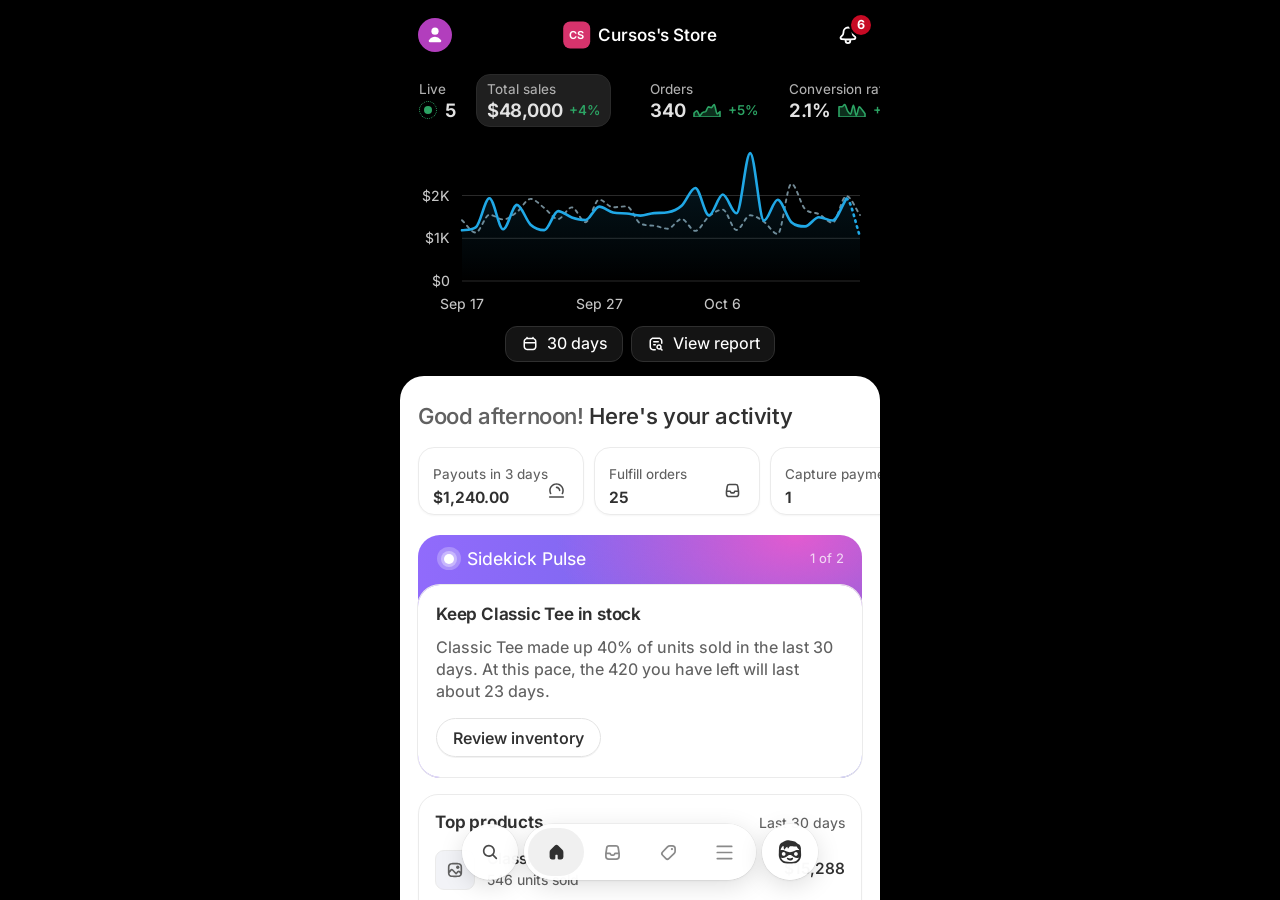
==== ShopifyWeb.bundle/index.html @ 6116a7ec "Add ShopifyWeb.bundle resources" ====
<!DOCTYPE html>
<html lang="en"><head>
<meta charset="utf-8">
<meta name="viewport" content="width=device-width, initial-scale=1, maximum-scale=1, user-scalable=no, viewport-fit=cover">


<meta name="larp-status-bar" content="black-translucent">
<meta name="larp-theme-color" content="#000000">

<meta name="format-detection" content="telephone=no">
<title>Shopify</title>
<link rel="preload" href="./larp-assets/shopify-mobile/fonts/inter-latin.woff2" as="font" type="font/woff2" crossorigin>
<link rel="stylesheet" href="./larp-static/shopify-mobile.css">
<link rel="apple-touch-icon" href="./apple-touch-icon.png"><meta name="theme-color" content="#000000"><meta name="apple-mobile-web-app-capable" content="yes"><meta name="mobile-web-app-capable" content="yes"><meta name="apple-mobile-web-app-status-bar-style" content="black-translucent"><meta name="apple-mobile-web-app-title" content="Shopify"><script>(function(){var N=navigator,W=window,D=document;if(!(N.standalone===true||(W.matchMedia&&matchMedia("(display-mode: standalone)").matches)))return;if(!/iP(hone|od|ad)|Macintosh/.test(N.userAgent)||!("ontouchend" in D))return;var max=innerHeight,tries=0,busy=0,TR=1;function short(){var h=innerHeight;if(h>max)max=h;if(innerWidth>h)return max-h>4;return max-h>4||screen.height-h>(TR?30:75)}function heal(){if(busy||tries>7||!short())return;var b=D.body;if(!b)return;busy=1;tries++;var keep=[],all=b.getElementsByTagName("*");for(var i=0;i<all.length;i++)if(all[i].scrollTop>0)keep.push([all[i],all[i].scrollTop]);var se=D.scrollingElement,sy=se?se.scrollTop:0,prev=b.style.display;b.style.display="none";void b.offsetHeight;b.style.display=prev;for(var j=0;j<keep.length;j++)keep[j][0].scrollTop=keep[j][1];if(se)se.scrollTop=sy;setTimeout(function(){busy=0;if(innerHeight>max)max=innerHeight},400)}function later(ms){setTimeout(heal,ms)}addEventListener("resize",function(){if(innerHeight>max)max=innerHeight});D.addEventListener("focusout",function(e){var t=e.target;if(t&&(t.tagName==="INPUT"||t.tagName==="TEXTAREA"||t.isContentEditable))later(160)});addEventListener("pageshow",function(){later(400)});D.addEventListener("visibilitychange",function(){if(!D.hidden)later(400)});if(D.readyState==="complete")later(600);else addEventListener("load",function(){later(600)})})();</script></head><body>
<div id="app">
  <main id="screens">
    <section class="scr" id="s-home" data-tab="home"></section>
    <section class="scr" id="s-orders" data-tab="orders"></section>
    <section class="scr" id="s-products" data-tab="products"></section>
    <section class="scr" id="s-menu" data-tab="menu"></section>
  </main>
  <nav id="tabbar" aria-label="Tabs">
    <button class="tb-side" data-act="search" aria-label="Search"><i class="ic i-search"></i></button>
    <div class="tb-pill"><span class="tb-ind"></span><button class="tb" data-tab="home" aria-label="Home"><i class="ic i-tab-home"></i></button><button class="tb" data-tab="orders" aria-label="Orders"><i class="ic i-tab-orders"></i></button><button class="tb" data-tab="products" aria-label="Products"><i class="ic i-tab-products"></i></button><button class="tb" data-tab="menu" aria-label="Menu"><i class="ic i-tab-menu"></i></button></div>
    <button class="tb-side" data-act="sidekick" aria-label="Sidekick"><i class="ic i-sidekick"></i></button>
  </nav>
  <div id="layers"></div>
  <div id="banner" aria-live="polite"></div>
  <div id="toast" role="status"></div>
  <div id="splash"><i class="ic i-bag"></i></div>
</div>
<script id="payload" type="application/json">{"st":{"name":"Cursos's Store","ini":"CS","logo":"","cur":"USD","sym":"$","country":"US","loc":"en-US","dec":2,"tag":"USD $","cname":"United States","handle":"cursos-s-store","off":-14400000,"now":1792179109000,"day0":1726545600000,"n":760,"frac":0.6470949074074074,"hist":760,"custTotal":290,"lastN":5325,"payout":124000,"preview":false,"pops":true},"d":{"s":[31657,12097,67217,27380,31196,28194,27726,24563,30523,38134,26594,29352,25865,26903,29489,37279,23045,28481,38440,20000,44528,20667,24651,25049,22559,27444,33554,27242,23021,28043,34287,26834,38846,37265,22769,29458,31397,39672,14568,40681,41408,27299,26452,46025,41546,25119,27097,41337,32822,26468,27368,38504,24599,40065,24757,32124,40838,22924,27934,38403,44664,42185,40834,46488,30557,39034,25482,43370,27959,35608,43279,64405,76600,56754,49489,54462,42760,36140,36409,41214,49211,44928,28975,40169,47757,33868,51028,26523,50349,50073,41157,49694,35465,45918,66081,29031,42475,30168,41057,42909,29160,34147,42604,30217,29704,33501,35598,29213,54651,29375,47150,28077,24091,35856,45609,43705,29451,57704,28902,39901,23205,45724,26127,38425,47538,49795,37714,49251,46656,44660,44393,40329,43829,41909,30278,43724,22651,59449,45460,31359,36821,44533,29449,47317,39139,36858,38909,34588,38725,45041,46723,42191,34875,60811,37026,56364,37243,41553,40931,41581,43094,40164,39599,23325,57998,45872,55562,48559,41584,49315,65030,27811,50543,58627,55245,42973,30188,34745,41550,33678,36977,55028,44419,31498,47453,49032,49589,38212,36833,27306,68242,46761,46022,56083,44467,34321,43075,29717,38599,39243,38789,60489,49578,35268,48000,43548,60556,56157,36292,45427,43968,46665,44171,62280,58648,52476,46619,42984,38231,45396,41796,39605,58496,45946,39071,52920,45372,42600,71198,63780,28046,54409,37973,50307,44389,56403,41543,55938,37118,52773,59459,43890,68260,53651,42778,74503,67852,39851,33104,73448,69256,36350,47903,47603,35981,80356,69091,47598,60774,42146,68014,48949,39551,79070,70609,42841,43562,53170,39186,41001,56719,56061,58260,47492,47186,42253,57642,53879,48238,52171,46049,59658,61239,63363,83593,59867,67353,56812,60726,40798,60070,68451,69527,43124,72918,44755,70895,46433,65349,52438,65649,58388,44275,59357,50567,59345,34701,53016,35406,52610,70234,36723,53968,54202,65461,52799,67061,73201,57944,72739,55944,78971,71778,82381,58647,53678,62108,79620,56140,78720,52846,31069,71401,59807,87641,54003,52831,64018,83829,71190,54922,73146,58181,76573,63082,61281,60948,53555,70390,70425,55264,84916,40812,56422,56053,54785,60460,74911,97549,56970,50378,61290,106410,56276,75128,77123,44511,75750,83439,59804,72912,58612,70716,75872,75848,59945,64392,69389,60392,37385,71268,73923,60235,65072,59323,68481,67203,77595,85747,65711,66724,89096,63532,63039,77745,62771,63793,102178,59805,107949,77834,70091,92397,81446,76217,69500,58758,77524,74384,80084,76377,91462,52499,68385,39931,51577,68280,73643,73253,93469,99310,58085,70447,80583,78303,58494,68054,82121,76943,98808,72153,95916,90233,78099,96320,93319,157503,184836,205980,142938,82668,134562,73633,103820,96186,111779,109790,90934,94547,83868,133054,127357,94612,166982,109484,88877,78572,85845,91677,117958,59844,59714,69584,89877,104612,93384,84446,96203,81331,81953,66358,89879,89325,67425,54717,80902,94415,95489,76375,89419,94430,71903,84961,91151,83350,113103,137312,104394,75409,73895,89728,80730,101105,55738,107866,96099,69244,105382,114444,92619,88083,93917,115020,84686,91662,66485,93699,84231,106858,90722,79422,74781,80890,104896,66638,121742,140522,69830,115577,86683,80003,77613,75329,108518,97741,114114,93385,68195,130530,116531,68118,93324,94468,72612,117186,114530,77148,92159,99654,129794,84588,103658,131789,108053,137501,114893,105603,86788,139906,77551,96052,142256,95138,107838,109629,77942,78664,143189,145176,89616,99473,118038,110033,100512,92214,151393,79846,99435,128409,108004,85221,83058,98837,110132,95601,129814,136286,81391,115436,99976,92185,127438,109672,112710,86540,118466,96087,97039,93252,132714,93630,107368,112089,126211,113164,103972,99197,86247,138065,115865,109170,96283,91686,98234,111884,108752,148818,80420,148416,137010,102020,105199,133280,148582,105328,90138,104958,114063,126132,113220,139408,135563,104995,96203,121150,86529,127409,127410,110837,92390,103247,107722,111538,137435,146119,150915,120916,123349,136961,135258,113737,137013,127166,116555,101254,105448,128967,114384,175493,131664,133220,105012,146935,142375,115148,121983,145880,116356,144054,148940,135879,118988,183156,131044,153354,150046,142685,110622,134862,121399,171475,127984,183017,126809,146207,155152,130878,119663,147848,106679,131375,145258,150942,141352,150963,157504,116629,127119,185917,91751,170843,134309,138870,158865,147110,112239,135633,185968,165140,133563,142361,113159,155122,143920,161174,192056,170628,144794,172274,137464,190416,172470,174675,134392,129300,122445,145040,117111,151472,166987,119298,153767,138649,109923,227492,168244,156619,136212,198840,154407,118527,125315,193805,120878,178089,131801,119187,163629,148828,142804,174054,160257,157997,153051,158944,160925,176135,217701,153433,202282,158355,299214,141215,190180,137454,127845,149353,141629,192515,104598],"g":[29681,11342,63022,25671,29249,26434,25996,23030,28618,35754,24934,27520,24251,25224,27649,34952,21607,26704,36041,18752,41749,19377,23113,23486,21151,25731,31460,25542,21584,26293,32147,25159,36422,34939,21348,27620,29438,37196,13659,38142,38824,25595,24801,43153,38953,23551,25406,38757,30774,24816,25660,36101,23064,37565,23212,30119,38289,21493,26191,36006,41877,39552,38286,43587,28650,36598,23892,40663,26214,33386,40578,60386,71819,53212,46400,51063,40091,33885,34137,38642,46140,42124,27167,37662,44777,31754,47843,24868,47207,46948,38588,46593,33252,43052,61957,27219,39824,28285,38495,40231,27340,32016,39945,28331,27850,31410,33376,27390,51240,27542,44207,26325,22587,33618,42763,40977,27613,54103,27098,37411,21757,42870,24496,36027,44571,46687,35360,46177,43744,41873,41622,37812,41094,39293,28388,40995,21237,55739,42623,29402,34523,41754,27611,44364,36696,34558,36481,32429,36308,42230,43807,39558,32698,57016,34715,52846,34919,38960,38377,38986,40405,37657,37128,21869,54378,43009,52094,45528,38989,46237,60971,26075,47389,54968,51797,40291,28304,32577,38957,31576,34669,51594,41647,29532,44491,45972,46494,35827,34534,25602,63983,43843,43150,52583,41692,32179,40387,27862,36190,36794,36368,56714,46484,33067,45004,40830,56777,52652,34027,42592,41224,43753,41414,58393,54988,49201,43710,40301,35845,42563,39188,37133,54845,43079,36633,49617,42540,39941,66755,59800,26296,51013,35603,47167,41619,52883,38950,52447,34801,49479,55748,41151,64000,50303,40108,69853,63617,37364,31038,68864,64934,34081,44913,44632,33735,75341,64779,44627,56981,39516,63769,45894,37083,74135,66202,40167,40843,49852,36740,38442,53179,52562,54624,44528,44241,39616,54045,50516,45227,48915,43175,55935,57417,59409,78376,56131,63150,53266,56936,38252,56321,64179,65188,40433,68367,41962,66470,43535,61271,49165,61552,54744,41512,55653,47411,55641,32535,49707,33196,49327,65851,34431,50600,50819,61376,49504,62876,68633,54328,68199,52453,74042,67298,77240,54987,50328,58232,74651,52636,73807,49548,29130,66945,56074,82171,50633,49534,60023,78597,66747,51494,68581,54550,71794,59145,57456,57144,50213,65997,66030,51815,79616,38265,52901,52555,51366,56687,70236,91461,53415,47234,57465,99769,52764,70439,72310,41733,71022,78232,56072,68362,54954,66303,71137,71114,56204,60373,65058,56623,35052,66820,69309,56476,61011,55621,64207,63009,72752,80396,61610,62560,83536,59567,59105,72893,58853,59812,95801,56073,101212,72976,65717,86631,76363,71460,65163,55091,72686,69742,75086,71610,85754,49223,64117,37439,48358,64019,69047,68681,87636,93112,54460,66050,75554,73416,54843,63807,76996,72141,92641,67650,89930,84602,73225,90309,87495,147673,173300,193125,134017,77509,126164,69038,97341,90183,104803,102938,85259,88646,78634,124750,119409,88707,156561,102651,83330,73668,80487,85955,110596,56109,55987,65241,84268,98083,87556,79176,90199,76255,76838,62217,84270,83750,63217,51302,75853,88523,89530,71608,83838,88537,67416,79659,85462,78148,106044,128742,97879,70703,69283,84128,75692,94795,52259,101134,90101,64923,98805,107302,86839,82586,88056,107842,79401,85941,62336,87851,78974,100189,85060,74465,70114,75842,98349,62479,114144,131752,65472,108364,81273,75010,72769,70628,101745,91641,106992,87557,63939,122384,109258,63867,87500,88572,68080,109872,107382,72333,86407,93435,121694,79309,97189,123564,101309,128920,107723,99012,81372,131175,72711,90057,133378,89200,101108,102787,73078,73755,134253,136116,84023,93265,110671,103166,94239,86459,141945,74863,93229,120395,101264,79902,77874,92669,103259,89635,121712,127780,76311,108232,93737,86432,119485,102827,105676,81139,111073,90090,90983,87432,124431,87787,100667,105094,118334,106101,97483,93006,80864,129448,108634,102357,90274,85964,92103,104901,101965,139530,75401,139153,128459,95653,98634,124962,139309,98755,84513,98408,106944,118260,106154,130708,127103,98442,90199,113589,81129,119457,119458,103920,86624,96803,100999,104577,128858,137000,141496,113370,115651,128413,126817,106639,128462,119230,109281,94935,98867,120918,107245,164541,123447,124906,98458,137765,133489,107962,114370,136776,109094,135064,139645,127399,111562,171725,122866,143783,140682,133780,103718,126445,113823,160773,119997,171595,118895,137082,145469,122710,112195,138621,100021,123176,136192,141522,132530,141541,147674,109350,119186,174314,86025,160181,125927,130203,148950,137929,105234,127168,174362,154834,125227,133476,106097,145441,134938,151115,180070,159979,135757,161522,128885,178532,161706,163774,126005,121230,114803,135988,109802,142019,156565,111853,144170,129996,103063,213294,157744,146844,127711,186430,144771,111129,117494,181709,113400,170300,124400,111100,150700,142300,132200,168800,147800,146200,142500,151900,147200,163000,211400,145000,192200,148400,278900,129700,175900,130800,121400,139100,132400,176400,96700],"dc":[509,195,1081,440,502,454,446,395,491,613,428,472,416,433,474,600,371,458,618,322,716,332,397,403,363,442,540,438,370,451,552,432,625,600,366,474,505,638,234,654,666,439,426,740,668,404,436,665,528,426,440,619,396,645,398,517,657,369,449,618,719,679,657,748,492,628,410,698,450,573,696,1036,1232,913,796,876,688,581,586,663,792,723,466,646,768,545,821,427,810,806,662,799,571,739,1063,467,683,485,661,690,469,549,685,486,478,539,573,470,879,473,759,452,388,577,734,703,474,928,465,642,373,736,420,618,765,801,607,792,751,718,714,649,705,674,487,703,364,956,731,504,592,716,474,761,630,593,626,556,623,725,752,679,561,978,596,907,599,668,658,669,693,646,637,375,933,738,894,781,669,793,1046,447,813,943,889,691,486,559,668,542,595,885,715,507,763,789,798,615,593,439,1098,752,740,902,715,552,693,478,621,631,624,973,798,567,772,701,974,903,584,731,707,751,711,1002,944,844,750,692,615,730,672,637,941,739,629,851,730,685,1145,1026,451,875,611,809,714,907,668,900,597,849,957,706,1098,863,688,1199,1092,641,533,1182,1114,585,771,766,579,1293,1112,766,978,678,1094,787,636,1272,1136,689,701,855,630,660,912,902,937,764,759,680,927,867,776,839,741,960,985,1019,1345,963,1084,914,977,656,966,1101,1119,694,1173,720,1141,747,1051,844,1056,939,712,955,814,955,558,853,570,846,1130,591,868,872,1053,849,1079,1178,932,1170,900,1270,1155,1325,943,864,999,1281,903,1266,850,500,1149,962,1410,869,850,1030,1349,1145,884,1177,936,1232,1015,986,981,862,1132,1133,889,1366,657,908,902,881,973,1205,1569,917,810,986,1712,905,1209,1241,716,1219,1342,962,1173,943,1138,1221,1220,964,1036,1116,972,601,1147,1189,969,1047,954,1102,1081,1248,1379,1057,1073,1433,1022,1014,1251,1010,1026,1644,962,1737,1252,1128,1486,1310,1226,1118,945,1247,1197,1288,1229,1471,845,1100,642,830,1098,1185,1178,1504,1598,934,1133,1296,1260,941,1095,1321,1238,1590,1161,1543,1452,1256,1550,1501,2534,2974,3314,2300,1330,2165,1185,1670,1547,1798,1766,1463,1521,1349,2141,2049,1522,2686,1761,1430,1264,1381,1475,1898,963,961,1119,1446,1683,1502,1359,1548,1308,1318,1068,1446,1437,1085,880,1302,1519,1536,1229,1439,1519,1157,1367,1466,1341,1820,2209,1679,1213,1189,1444,1299,1627,897,1735,1546,1114,1695,1841,1490,1417,1511,1850,1362,1475,1070,1507,1355,1719,1460,1278,1203,1301,1688,1072,1959,2261,1123,1859,1395,1287,1249,1212,1746,1572,1836,1502,1097,2100,1875,1096,1501,1520,1168,1885,1843,1241,1483,1603,2088,1361,1668,2120,1738,2212,1848,1699,1396,2251,1248,1545,2289,1531,1735,1764,1254,1266,2304,2336,1442,1600,1899,1770,1617,1484,2436,1285,1600,2066,1738,1371,1336,1590,1772,1538,2088,2193,1309,1857,1608,1483,2050,1764,1813,1392,1906,1546,1561,1500,2135,1506,1727,1803,2030,1821,1673,1596,1388,2221,1864,1756,1549,1475,1580,1800,1750,2394,1294,2388,2204,1641,1692,2144,2390,1694,1450,1689,1835,2029,1821,2243,2181,1689,1548,1949,1392,2050,2050,1783,1486,1661,1733,1794,2211,2351,2428,1945,1984,2203,2176,1830,2204,2046,1875,1629,1696,2075,1840,2823,2118,2143,1689,2364,2290,1852,1962,2347,1872,2317,2396,2186,1914,2947,2108,2467,2414,2295,1780,2170,1953,2759,2059,2944,2040,2352,2496,2106,1925,2379,1716,2114,2337,2428,2274,2429,2534,1876,2045,2991,1476,2748,2161,2234,2556,2367,1806,2182,2992,2657,2149,2290,1820,2496,2315,2593,3090,2745,2329,2771,2211,3063,2775,2810,2162,2080,1970,2333,1884,2437,2686,1919,2474,2231,1768,3660,2707,2520,2191,3199,2484,1906,2016,3117,2220,5755,1935,1200,0,6060,470,6670,1010,1010,0,3935,1510,0,9730,4220,6750,2620,2210,0,1935,3590,3450,1290,2610,0,0],"rt":[547,144,1161,322,446,348,518,320,317,361,367,418,486,435,363,528,461,533,669,268,734,314,493,364,462,367,498,280,279,513,488,487,699,722,437,447,600,636,270,413,786,501,426,692,849,427,534,709,335,412,443,750,290,479,487,427,628,248,395,634,560,498,493,831,477,656,325,589,392,382,809,1200,931,710,619,1077,519,627,741,668,632,697,388,737,515,501,559,431,702,970,651,953,654,574,1201,382,862,393,608,491,451,583,798,580,447,342,468,474,872,417,752,474,452,508,770,810,392,987,545,639,425,467,276,581,501,907,695,484,876,812,719,461,622,566,434,754,313,595,529,325,572,619,523,713,506,596,654,370,673,911,543,759,682,1141,758,1144,687,434,590,421,498,780,620,353,1022,568,851,942,835,467,685,570,788,550,884,558,557,667,670,503,437,848,742,500,540,684,583,562,505,424,930,949,531,720,731,473,433,384,781,745,788,1055,535,664,479,839,1185,975,640,606,617,575,650,993,758,654,840,739,404,821,740,772,657,556,461,1007,674,752,746,988,298,611,572,677,860,998,785,879,725,693,970,435,1032,635,719,1268,1189,375,675,1505,931,748,607,596,589,1234,1252,926,1079,678,1298,588,599,831,936,436,484,788,421,643,548,946,851,951,898,804,582,960,612,701,908,1083,605,914,1185,1146,764,1121,972,386,949,1259,1243,797,1058,605,1239,910,851,859,888,554,510,829,506,608,646,878,723,695,1027,423,770,576,1180,660,891,1189,779,1324,845,1008,764,938,571,614,998,1189,720,1125,797,311,1222,1103,1334,536,944,852,1052,880,833,761,611,1514,645,1088,943,842,1072,1057,669,878,411,891,906,682,601,1344,1880,686,1014,1017,1356,880,1236,1244,872,736,1127,1023,1302,999,1417,1431,1460,860,1254,1073,848,662,692,735,649,1045,822,863,911,1231,1322,1108,1115,1285,867,1278,920,1179,856,1625,1024,1486,820,744,956,1259,903,1347,1031,968,910,1378,1063,1460,890,1057,667,858,1406,852,698,1195,1636,677,1375,1468,773,789,877,894,1208,1900,1117,1535,1225,788,1236,1068,2176,2021,2160,1701,1126,1788,909,1112,1766,1815,1936,1063,1479,1261,1772,2346,1392,3274,1585,924,770,1597,1163,1297,753,679,827,1176,1147,1189,1259,1757,1128,1478,965,1835,1791,1102,653,1316,1603,1262,1454,1393,1851,1224,1746,1182,844,1244,1404,1441,819,738,1466,1234,1569,753,1800,1218,1206,1230,1871,1561,844,1233,1581,809,1728,1162,1856,991,1048,1346,1180,917,1026,1632,1257,2088,2708,677,1209,1029,831,1368,1003,1852,1081,1290,1068,1387,1847,2062,746,973,1343,725,1462,2057,1400,1608,1756,1565,1539,1870,2165,1051,2410,1842,1536,1373,2291,1216,1819,2182,1063,1449,2038,1327,1420,2804,2220,1840,1337,2311,1596,1728,1176,1953,1378,1607,1773,1350,1010,1654,1375,1347,1371,2302,2150,872,1144,1011,1693,1607,1488,2068,1766,2171,1315,1563,1822,2291,1386,1098,2178,2588,2052,1190,1499,1428,2469,1698,1246,1110,1212,1387,1580,1199,2236,827,2890,2679,1387,2116,1356,1827,1908,1748,1712,1805,2215,1583,2422,2175,1866,1861,1795,1443,1551,2299,1283,1764,1221,1179,1409,2714,2815,2434,2013,2082,2665,2672,1319,2310,2000,2055,1440,1986,1454,1211,2036,1986,1803,1743,2149,2552,1224,2441,1545,1393,1535,2184,1275,1347,2187,1550,1950,1977,2922,1141,1686,1400,2279,1234,2814,2059,2785,3086,1233,1441,1806,1866,2388,1489,1767,1592,2583,3060,1663,2411,1916,1561,1646,2473,1492,1537,2609,1565,2043,2565,1883,1895,1539,1588,3167,2350,2376,2238,2605,1739,3232,2742,1964,2907,3215,2098,1425,1772,2722,1744,2107,1756,1288,3031,1544,1040,4289,2542,1631,2156,3787,2209,1159,1698,2182,1426,3648,2314,1482,2520,2322,2410,3440,2082,2135,2152,3093,2714,2998,4525,2530,1976,2066,6065,1993,2785,2285,2478,2446,1543,1892,1245],"sh":[179,68,380,155,176,159,157,139,173,216,150,166,146,152,167,211,130,161,217,113,252,117,139,142,128,155,190,154,130,159,194,152,220,211,129,167,178,224,82,230,234,154,150,260,235,142,153,234,186,150,155,218,139,227,140,182,231,130,158,217,253,239,231,263,173,221,144,245,158,201,245,364,433,321,280,308,242,204,206,233,278,254,164,227,270,192,289,150,285,283,233,281,201,260,374,164,240,171,232,243,165,193,241,171,168,189,201,165,309,166,267,159,136,203,258,247,167,326,163,226,131,259,148,217,269,282,213,279,264,253,251,228,248,237,171,247,128,336,257,177,208,252,167,268,221,208,220,196,219,255,264,239,197,344,209,319,211,235,231,235,244,227,224,132,328,259,314,275,235,279,368,157,286,332,312,243,171,196,235,190,209,311,251,178,268,277,280,216,208,154,386,264,260,317,251,194,244,168,218,222,219,342,280,199,271,246,342,318,205,257,249,264,250,352,332,297,264,243,216,257,236,224,331,260,221,299,257,241,403,361,159,308,215,284,251,319,235,316,210,298,336,248,386,303,242,421,384,225,187,415,392,206,271,269,203,454,391,269,344,238,385,277,224,447,399,242,246,301,222,232,321,317,329,269,267,239,326,305,273,295,260,337,346,358,473,339,381,321,343,231,340,387,393,244,412,253,401,263,370,297,371,330,250,336,286,336,196,300,200,297,397,208,305,306,370,299,379,414,328,411,316,447,406,466,332,304,351,450,317,445,299,176,404,338,496,305,299,362,474,403,311,414,329,433,357,347,345,303,398,398,313,480,231,319,317,310,342,424,552,322,285,347,602,318,425,436,252,428,472,338,412,331,400,429,429,339,364,392,342,211,403,418,341,368,335,387,380,439,485,372,377,504,359,356,440,355,361,578,338,610,440,396,522,461,431,393,332,438,421,453,432,517,297,387,226,292,386,416,414,529,562,328,398,456,443,331,385,464,435,559,408,542,510,442,545,528,891,1045,1165,808,467,761,416,587,544,632,621,514,535,474,752,720,535,944,619,503,444,485,518,667,338,338,393,508,592,528,478,544,460,463,375,508,505,381,309,457,534,540,432,506,534,407,480,515,471,640,776,590,426,418,507,457,572,315,610,543,392,596,647,524,498,531,650,479,518,376,530,476,604,513,449,423,457,593,377,688,795,395,654,490,452,439,426,614,553,645,528,386,738,659,385,528,534,411,663,648,436,521,564,734,478,586,745,611,778,650,597,491,791,439,543,804,538,610,620,441,445,810,821,507,562,667,622,568,521,856,452,562,726,611,482,470,559,623,541,734,771,460,653,565,521,721,620,637,489,670,543,549,527,750,529,607,634,714,640,588,561,488,781,655,617,544,518,555,633,615,842,455,839,775,577,595,754,840,596,510,594,645,713,640,788,767,594,544,685,489,720,720,627,522,584,609,631,777,826,853,684,698,774,765,643,775,719,659,573,596,729,647,992,745,753,594,831,805,651,690,825,658,815,842,768,673,1036,741,867,848,807,626,763,686,970,724,1035,717,827,877,740,677,836,603,743,821,854,799,854,891,660,719,1051,519,966,759,785,898,832,635,767,1052,934,755,805,640,877,814,911,1086,965,819,974,777,1077,975,988,760,731,692,820,662,857,944,675,870,784,622,1286,951,886,770,1124,873,670,709,1096,599,599,599,799,1499,0,599,0,599,799,599,0,4495,599,599,799,1797,799,0,1398,2298,0,599,799,1598,2197,0],"tx":[2306,881,4896,1994,2272,2054,2020,1789,2223,2778,1937,2138,1884,1960,2148,2715,1679,2075,2800,1457,3244,1505,1796,1825,1643,1999,2444,1984,1677,2043,2498,1955,2830,2714,1659,2146,2287,2890,1061,2963,3016,1989,1927,3353,3026,1830,1974,3011,2391,1928,1994,2805,1792,2918,1803,2340,2975,1670,2035,2797,3253,3073,2974,3386,2226,2843,1856,3159,2037,2594,3153,4691,5580,4134,3605,3967,3115,2633,2652,3002,3585,3273,2111,2926,3479,2467,3717,1932,3668,3647,2998,3620,2583,3345,4814,2115,3094,2197,2991,3126,2124,2487,3103,2201,2164,2440,2593,2128,3981,2140,3434,2045,1755,2612,3322,3184,2145,4203,2105,2907,1690,3331,1903,2799,3463,3627,2747,3588,3399,3253,3234,2938,3193,3053,2205,3185,1650,4330,3311,2284,2682,3244,2145,3447,2851,2685,2834,2519,2821,3281,3403,3073,2540,4430,2697,4106,2713,3027,2982,3029,3139,2926,2885,1699,4225,3341,4047,3537,3029,3592,4737,2026,3682,4271,4024,3130,2199,2531,3027,2453,2693,4008,3236,2294,3457,3572,3612,2783,2683,1989,4971,3406,3352,4085,3239,2500,3138,2165,2812,2859,2825,4406,3611,2569,3496,3172,4411,4091,2644,3309,3203,3399,3218,4537,4272,3822,3396,3131,2785,3307,3045,2885,4261,3347,2846,3855,3305,3103,5186,4646,2043,3963,2766,3664,3233,4109,3026,4075,2704,3844,4331,3197,4972,3908,3116,5427,4942,2903,2411,5350,5045,2648,3489,3468,2621,5853,5033,3467,4427,3070,4954,3566,2881,5760,5143,3121,3173,3873,2854,2987,4132,4084,4244,3459,3437,3078,4199,3925,3514,3800,3354,4346,4461,4616,6089,4361,4906,4138,4423,2972,4376,4986,5065,3141,5312,3260,5164,3382,4760,3820,4782,4253,3225,4324,3683,4323,2528,3862,2579,3832,5116,2675,3931,3948,4768,3846,4885,5332,4221,5298,4075,5752,5228,6001,4272,3910,4524,5800,4089,5734,3849,2263,5201,4356,6384,3934,3848,4663,6106,5186,4001,5328,4238,5578,4595,4464,4440,3901,5127,5130,4026,6185,2973,4110,4083,3991,4404,5457,7106,4150,3670,4465,7751,4099,5472,5618,3242,5518,6078,4356,5311,4269,5151,5527,5525,4367,4690,5054,4399,2723,5191,5385,4388,4740,4321,4988,4895,5652,6246,4787,4860,6490,4628,4592,5663,4572,4647,7443,4356,7863,5670,5106,6730,5933,5552,5063,4280,5647,5418,5834,5563,6662,3824,4981,2909,3757,4974,5364,5336,6809,7234,4231,5132,5870,5704,4261,4957,5982,5605,7197,5256,6987,6573,5689,7016,6798,11473,13464,15004,10412,6022,9802,5364,7563,7006,8142,7997,6624,6887,6109,9692,9277,6892,12163,7975,6474,5723,6253,6678,8592,4359,4350,5069,6547,7620,6802,6151,7008,5924,5970,4834,6547,6507,4911,3986,5893,6877,6956,5563,6513,6879,5238,6189,6640,6071,8239,10002,7604,5493,5383,6536,5881,7365,4060,7857,7000,5044,7676,8336,6747,6416,6841,8378,6169,6677,4843,6825,6136,7784,6608,5785,5447,5892,7641,4854,8868,10236,5087,8419,6314,5828,5654,5487,7905,7120,8312,6802,4968,9508,8488,4962,6798,6881,5289,8536,8343,5620,6713,7259,9455,6162,7551,9600,7871,10016,8369,7692,6322,10191,5649,6997,10362,6930,7855,7986,5678,5730,10430,10575,6528,7246,8598,8015,7322,6717,11028,5816,7243,9354,7867,6208,6050,7200,8022,6964,9456,9927,5929,8409,7283,6715,9283,7989,8210,6304,8629,6999,7069,6793,9667,6820,7821,8165,9194,8243,7574,7226,6282,10057,8440,7952,7014,6679,7156,8150,7922,10840,5858,10811,9980,7431,7663,9708,10823,7672,6566,7645,8309,9188,8247,10155,9875,7648,7008,8825,6303,9281,9281,8074,6730,7521,7847,8125,10011,10644,10993,8808,8985,9977,9853,8285,9980,9263,8490,7376,7681,9394,8332,12783,9591,9704,7649,10703,10371,8388,8886,10626,8476,10493,10849,9898,8667,13342,9546,11171,10930,10394,8058,9824,8843,12491,9323,13331,9237,10650,11302,9533,8717,10770,7771,9570,10581,10995,10296,10996,11473,8496,9260,13543,6683,12445,9783,10116,11572,10716,8176,9880,13546,12029,9729,10370,8243,11299,10484,11740,13990,12429,10547,12549,10013,13870,12563,12724,9789,9419,8919,10565,8531,11034,12164,8690,11201,10100,8007,16571,12255,11408,9922,14484,11247,8634,9128,14117,9099,12945,8737,8488,11430,12588,10475,11924,12868,12008,9952,10979,10740,12536,15432,11854,15035,11776,22524,10117,13917,10244,9296,10744,10241,13918,7898],"o":[2,1,4,2,2,2,2,2,2,3,2,2,2,2,2,3,2,2,3,2,3,2,2,2,2,2,2,2,2,2,2,2,3,3,2,2,2,3,1,3,3,2,2,3,3,2,2,3,2,2,2,3,2,3,2,2,3,2,2,3,3,3,3,3,2,3,2,3,2,3,3,5,5,5,4,4,3,3,3,3,3,3,2,3,3,3,3,2,4,4,3,4,3,3,4,2,3,2,3,3,2,2,3,2,2,3,3,2,4,2,3,2,2,3,3,3,2,4,2,3,2,3,2,3,3,3,3,3,3,3,3,3,3,3,2,3,2,4,3,2,3,3,2,3,3,3,3,2,3,3,3,3,3,4,3,4,3,3,3,3,3,3,3,2,4,3,4,3,3,4,4,2,4,4,4,3,2,3,3,3,3,4,3,2,3,3,4,3,3,2,5,3,3,4,3,3,3,2,3,3,3,4,3,3,3,3,4,4,3,4,3,3,3,4,4,4,3,3,3,3,3,3,4,3,3,4,3,3,5,5,2,4,3,4,3,4,3,4,3,4,4,3,4,4,3,5,5,3,3,6,4,3,3,3,3,5,5,4,4,3,5,3,3,5,5,3,3,4,3,3,4,4,4,3,4,3,4,4,4,4,3,4,4,4,5,4,4,4,5,3,4,4,5,3,5,4,5,4,5,4,4,4,4,4,3,5,3,4,3,4,5,3,4,4,4,4,4,5,4,5,4,5,5,5,4,4,5,5,4,5,4,3,5,4,6,4,4,4,5,5,4,5,4,5,5,4,4,4,5,5,4,5,3,4,4,4,4,5,6,4,4,4,6,4,5,5,3,5,6,4,5,5,5,5,6,5,5,5,5,3,5,5,4,5,4,5,5,5,6,5,6,6,5,4,5,4,4,7,4,7,5,5,6,6,6,4,4,5,5,5,5,7,4,5,3,5,4,5,5,6,7,5,5,5,6,5,5,5,5,6,5,6,6,6,7,7,10,11,14,10,6,8,7,7,7,7,8,6,8,6,9,9,6,10,8,7,6,6,7,9,5,5,5,6,7,7,6,7,6,5,5,6,6,5,5,6,6,6,6,6,7,6,6,7,6,7,8,7,6,5,6,6,7,5,7,7,5,8,9,7,6,7,8,6,7,5,7,6,6,6,6,5,5,7,5,8,9,5,8,6,6,6,6,7,7,7,6,5,8,9,5,7,7,5,7,8,6,7,7,8,6,8,9,7,9,7,7,5,9,6,6,10,7,7,8,7,6,9,10,7,7,8,7,7,7,9,6,7,8,9,6,8,7,7,7,9,9,6,7,8,7,8,8,8,7,8,8,7,8,9,8,8,8,9,9,7,8,6,9,9,8,8,7,7,7,7,9,7,9,11,8,7,9,9,8,6,10,9,9,9,9,10,7,8,9,6,10,9,7,7,8,9,7,10,11,11,8,8,10,9,8,11,8,8,8,7,9,7,13,9,9,8,11,11,9,10,10,9,10,10,8,9,13,10,10,11,10,8,9,10,12,11,12,10,9,9,10,10,10,8,10,10,10,10,11,10,10,10,14,8,11,9,10,12,9,8,10,14,12,9,11,9,11,10,11,13,11,9,12,10,13,11,12,10,10,9,11,10,12,13,9,10,11,10,15,10,11,9,12,10,9,9,13,10,13,11,8,10,10,10,11,11,12,11,10,14,11,14,11,15,12,18,10,14,10,10,10,12,14,7],"se":[102,86,159,125,92,80,114,79,119,97,102,110,90,80,125,127,98,120,124,127,103,100,115,105,82,90,96,106,89,95,89,107,124,147,93,89,119,121,81,121,116,115,79,147,142,110,104,104,95,112,112,131,105,111,139,91,110,103,122,131,147,158,110,153,109,130,106,120,129,118,153,237,232,271,170,213,147,139,118,129,162,148,127,130,131,129,154,114,203,188,98,196,171,143,157,138,132,122,144,112,100,91,135,87,117,156,131,116,139,131,125,113,127,138,141,114,125,164,117,128,127,126,129,144,121,160,145,155,142,149,160,151,148,121,108,156,105,153,165,127,114,155,143,131,127,169,132,126,143,131,123,147,186,151,181,170,144,166,159,142,135,146,145,128,171,132,206,144,143,185,177,127,190,191,169,164,124,117,149,143,165,156,145,119,132,132,199,128,146,120,213,146,162,178,153,141,120,138,132,141,145,162,136,146,139,165,196,193,132,182,148,157,182,176,174,175,153,158,124,149,156,160,159,154,158,159,154,165,226,205,136,176,168,144,172,193,156,166,178,150,180,144,178,196,143,222,223,193,146,226,177,155,149,159,167,236,234,193,141,178,227,181,175,227,248,152,161,135,157,145,209,156,167,155,203,148,179,185,185,168,170,161,231,169,268,156,209,169,223,160,166,171,225,169,206,238,172,186,246,199,191,179,210,181,152,229,170,189,176,198,217,168,209,178,178,189,176,205,214,230,189,218,226,250,212,180,244,205,177,282,206,132,192,241,250,179,176,184,226,235,200,255,186,256,229,213,165,206,250,244,175,239,148,167,192,211,186,221,277,193,172,223,240,200,236,230,166,244,246,212,230,236,242,284,258,271,277,245,219,157,206,216,226,219,203,215,229,219,285,240,303,238,271,208,185,184,225,270,235,312,256,232,282,266,278,216,177,222,246,220,232,353,209,231,185,219,222,277,208,260,352,291,213,270,251,245,242,217,281,324,243,275,230,273,330,316,521,494,705,510,281,405,333,328,352,375,321,284,397,334,443,483,297,503,350,312,309,273,349,429,280,267,245,237,315,313,327,287,299,270,210,281,246,234,232,301,284,301,289,275,347,313,313,331,297,343,413,311,303,267,252,286,367,236,330,361,220,370,407,314,312,337,365,285,320,254,327,280,320,269,324,233,218,320,224,340,407,275,402,245,252,312,286,325,342,310,324,283,316,489,287,257,347,237,303,327,372,346,324,367,270,407,431,307,419,322,336,272,378,289,286,470,367,300,382,351,316,403,490,390,299,353,291,313,365,468,257,314,408,383,314,349,330,340,303,393,421,311,280,443,343,387,342,352,321,432,359,339,389,401,374,346,385,498,412,358,361,292,419,385,396,358,366,322,321,335,387,385,446,495,422,347,417,474,375,301,425,467,455,413,397,466,332,366,423,275,441,438,318,291,414,385,342,512,471,534,350,378,445,430,378,521,414,359,412,330,464,319,616,377,433,392,518,522,480,421,480,421,503,452,445,403,648,472,445,511,479,409,400,453,562,533,546,436,498,382,524,491,417,429,452,472,451,487,576,440,474,523,578,449,537,448,449,590,423,433,467,651,609,445,600,437,481,511,584,640,483,416,527,541,640,520,571,460,521,403,584,436,631,604,421,546,473,482,743,482,549,475,579,481,411,449,578,471,576,534,384,472,426,476,580,492,647,513,476,591,515,698,503,803,607,836,496,615,517,458,458,602,673,343],"nc":[2,1,3,1,1,1,1,1,2,2,1,1,1,1,1,2,1,1,2,1,2,1,1,1,1,1,1,1,1,1,2,1,2,2,1,1,1,2,1,2,2,1,2,2,2,1,1,2,1,1,1,2,2,2,1,1,2,1,1,2,2,2,2,2,1,2,1,2,1,2,2,4,4,4,3,3,2,2,2,2,2,2,1,2,2,2,2,1,3,3,2,3,2,2,3,2,2,1,2,2,1,2,2,1,1,2,2,1,3,1,2,2,1,2,2,2,2,3,1,2,1,2,1,2,2,2,2,2,2,2,2,2,2,2,1,2,1,3,2,1,2,2,1,2,2,2,2,1,2,2,2,2,2,3,2,3,2,2,2,2,2,2,2,1,3,2,3,2,2,3,3,1,3,3,3,2,2,2,2,2,2,3,2,1,2,2,3,2,2,1,3,2,2,3,2,2,2,1,2,2,2,3,2,2,2,2,3,3,2,3,2,2,2,3,3,3,2,2,2,2,2,2,3,2,2,3,2,2,4,4,1,3,2,3,2,3,2,3,2,3,3,2,3,3,2,3,4,2,2,4,3,2,2,2,2,3,4,3,3,2,4,2,2,4,4,2,2,3,2,2,3,3,3,2,3,2,3,3,3,3,2,3,3,3,4,3,3,3,3,2,3,3,4,2,4,3,4,3,4,3,3,3,3,3,2,4,2,3,2,3,3,2,3,3,3,3,3,4,3,4,3,4,3,4,3,3,4,3,3,4,3,2,3,3,4,3,3,3,3,4,3,4,3,4,3,3,3,3,4,4,3,4,2,3,3,3,3,3,4,3,3,3,4,3,4,4,2,4,4,3,4,4,4,4,4,3,3,3,3,2,4,4,3,4,3,3,4,4,4,4,4,4,3,3,4,3,3,5,3,5,4,4,5,4,4,3,3,4,3,3,4,5,3,4,2,4,3,4,4,4,5,4,3,4,4,3,4,4,4,4,3,4,4,4,5,5,7,8,10,8,4,5,5,5,5,5,5,4,6,4,6,7,5,7,6,5,4,4,5,7,4,3,4,4,5,5,4,5,4,4,4,4,5,4,4,4,4,4,4,5,5,4,5,5,4,5,6,5,4,3,4,5,5,4,5,5,3,6,6,5,4,5,6,5,5,3,5,4,4,4,4,4,3,5,4,6,6,4,6,5,4,4,4,5,5,5,5,4,5,7,3,5,5,4,5,6,4,5,5,5,4,6,7,5,6,5,5,4,7,4,4,7,5,5,6,5,4,6,7,5,5,6,5,5,5,6,4,5,6,7,4,6,5,5,5,7,6,4,5,6,5,6,6,6,5,6,6,5,6,6,5,6,6,7,6,5,6,5,6,6,6,6,5,5,5,5,6,5,6,8,6,5,6,6,6,4,7,7,7,6,6,7,5,6,6,4,7,7,5,5,6,6,5,7,8,8,6,5,7,6,6,8,6,6,6,5,6,5,9,6,7,6,8,8,7,7,7,7,7,8,6,7,9,7,8,8,7,6,6,7,8,8,8,7,7,7,7,7,8,6,7,8,7,8,8,7,8,8,10,5,8,6,7,9,6,6,7,10,9,6,8,6,8,7,8,10,8,6,9,7,9,8,9,7,7,7,8,7,9,9,6,7,8,7,11,7,8,7,9,7,7,6,10,7,10,7,6,7,7,7,8,8,8,8,7,10,8,10,8,11,9,13,7,10,7,7,7,9,10,5],"rc":[0,0,1,1,1,1,1,1,0,1,1,1,1,1,1,1,1,1,1,1,1,1,1,1,1,1,1,1,1,1,0,1,1,1,1,1,1,1,0,1,1,1,0,1,1,1,1,1,1,1,1,1,0,1,1,1,1,1,1,1,1,1,1,1,1,1,1,1,1,1,1,1,1,1,1,1,1,1,1,1,1,1,1,1,1,1,1,1,1,1,1,1,1,1,1,0,1,1,1,1,1,0,1,1,1,1,1,1,1,1,1,0,1,1,1,1,0,1,1,1,1,1,1,1,1,1,1,1,1,1,1,1,1,1,1,1,1,1,1,1,1,1,1,1,1,1,1,1,1,1,1,1,1,1,1,1,1,1,1,1,1,1,1,1,1,1,1,1,1,1,1,1,1,1,1,1,0,1,1,1,1,1,1,1,1,1,1,1,1,1,2,1,1,1,1,1,1,1,1,1,1,1,1,1,1,1,1,1,1,1,1,1,1,1,1,1,1,1,1,1,1,1,1,1,1,1,1,1,1,1,1,1,1,1,1,1,1,1,1,1,1,1,1,1,1,2,1,1,1,2,1,1,1,1,1,2,1,1,1,1,1,1,1,1,1,1,1,1,1,1,1,1,1,1,1,1,1,1,1,1,1,1,1,1,1,1,1,1,2,1,1,1,1,1,1,1,1,1,1,1,1,1,1,1,1,1,1,1,1,1,2,1,1,1,1,1,1,1,1,1,1,1,2,1,1,1,1,2,1,1,1,1,2,1,2,1,1,1,2,1,1,1,1,1,2,1,1,1,1,1,1,1,1,1,1,1,1,2,2,1,1,1,2,1,1,1,1,1,2,1,1,1,1,1,2,2,2,2,2,1,1,1,1,1,1,2,1,1,2,1,2,2,2,1,1,1,1,2,1,2,1,1,1,2,2,1,1,1,2,2,1,2,1,1,1,1,1,1,1,2,2,1,2,1,2,2,1,1,1,2,2,2,2,2,2,2,3,3,4,2,2,3,2,2,2,2,3,2,2,2,3,2,1,3,2,2,2,2,2,2,1,2,1,2,2,2,2,2,2,1,1,2,1,1,1,2,2,2,2,1,2,2,1,2,2,2,2,2,2,2,2,1,2,1,2,2,2,2,3,2,2,2,2,1,2,2,2,2,2,2,2,1,2,2,1,2,3,1,2,1,2,2,2,2,2,2,1,1,3,2,2,2,2,1,2,2,2,2,2,3,2,2,2,2,3,2,2,1,2,2,2,3,2,2,2,2,2,3,3,2,2,2,2,2,2,3,2,2,2,2,2,2,2,2,2,2,3,2,2,2,2,2,2,2,2,2,2,2,2,3,3,2,2,2,3,2,2,1,3,3,2,2,2,2,2,2,3,2,3,3,2,2,3,3,2,2,3,2,2,3,3,3,2,2,3,2,3,2,2,2,2,3,2,3,3,3,2,3,3,3,2,3,2,2,2,2,3,2,4,3,2,2,3,3,2,3,3,2,3,2,2,2,4,3,2,3,3,2,3,3,4,3,4,3,2,2,3,3,2,2,3,2,3,2,3,3,2,2,4,3,3,3,3,3,3,2,3,4,3,3,3,3,3,3,3,3,3,3,3,3,4,3,3,3,3,2,3,3,3,4,3,3,3,3,4,3,3,2,3,3,2,3,3,3,3,4,2,3,3,3,3,3,4,3,3,4,3,4,3,4,3,5,3,4,3,3,3,3,4,2],"u":[8,4,16,8,8,8,8,8,8,12,8,8,8,8,8,12,8,8,12,8,12,8,8,8,8,8,8,8,8,8,8,8,12,12,8,8,8,12,4,12,12,8,8,12,12,8,8,12,8,8,8,12,8,12,8,8,12,8,8,12,12,12,12,12,8,12,8,12,8,12,12,20,20,20,16,16,12,12,12,12,12,12,8,12,12,12,12,8,16,16,12,16,12,12,16,8,12,8,12,12,8,8,12,8,8,12,12,8,16,8,12,8,8,12,12,12,8,16,8,12,8,12,8,12,12,12,12,12,12,12,12,12,12,12,8,12,8,16,12,8,12,12,8,12,12,12,12,8,12,12,12,12,12,16,12,16,12,12,12,12,12,12,12,8,16,12,16,12,12,16,16,8,16,16,16,12,8,12,12,12,12,16,12,8,12,12,16,12,12,8,20,12,12,16,12,12,12,8,12,12,12,16,12,12,12,12,16,16,12,16,12,12,12,16,16,16,12,12,12,12,12,12,16,12,12,16,12,12,20,20,8,16,12,16,12,16,12,16,12,16,16,12,16,16,12,20,20,12,12,24,16,12,12,12,12,20,20,16,16,12,20,12,12,20,20,12,12,16,12,12,16,16,16,12,16,12,16,16,16,16,12,16,16,16,20,16,16,16,20,12,16,16,20,12,20,16,20,16,20,16,16,16,16,16,12,20,12,16,12,16,20,12,16,16,16,16,16,20,16,20,16,20,20,20,16,16,20,20,16,20,16,12,20,16,24,16,16,16,20,20,16,20,16,20,20,16,16,16,20,20,16,20,12,16,16,16,16,20,24,16,16,16,24,16,20,20,12,20,24,16,20,20,20,20,24,20,20,20,20,12,20,20,16,20,16,20,20,20,24,20,24,24,20,16,20,16,16,28,16,28,20,20,24,24,24,16,16,20,20,20,20,28,16,20,12,20,16,20,20,24,28,20,20,20,24,20,20,20,20,24,20,24,24,24,28,28,40,44,56,40,24,32,28,28,28,28,32,24,32,24,36,36,24,40,32,28,24,24,28,36,20,20,20,24,28,28,24,28,24,20,20,24,24,20,20,24,24,24,24,24,28,24,24,28,24,28,32,28,24,20,24,24,28,20,28,28,20,32,36,28,24,28,32,24,28,20,28,24,24,24,24,20,20,28,20,32,36,20,32,24,24,24,24,28,28,28,24,20,32,36,20,28,28,20,28,32,24,28,28,32,24,32,36,28,36,28,28,20,36,24,24,40,28,28,32,28,24,36,40,28,28,32,28,28,28,36,24,28,32,36,24,32,28,28,28,36,36,24,28,32,28,32,32,32,28,32,32,28,32,36,32,32,32,36,36,28,32,24,36,36,32,32,28,28,28,28,36,28,36,44,32,28,36,36,32,24,40,36,36,36,36,40,28,32,36,24,40,36,28,28,32,36,28,40,44,44,32,32,40,36,32,44,32,32,32,28,36,28,52,36,36,32,44,44,36,40,40,36,40,40,32,36,52,40,40,44,40,32,36,40,48,44,48,40,36,36,40,40,40,32,40,40,40,40,44,40,40,40,56,32,44,36,40,48,36,32,40,56,48,36,44,36,44,40,44,52,44,36,48,40,52,44,48,40,40,36,44,40,48,52,36,40,44,40,60,40,44,36,48,40,36,36,52,36,53,39,33,45,42,39,49,44,44,43,47,45,51,64,42,58,47,81,39,55,41,37,44,40,53,30]},"hr":{"y":[[0,0,0,0,0,10999,0,0,5500,10936,8694,0,18881,0,21491,0,31691,9043,0,19774,15992,30635,8879,0],[0,0,0,0,0,1,0,0,1,1,1,0,1,0,2,0,1,1,0,1,1,2,1,0],[12,9,7,5,6,6,12,17,25,30,35,36,38,38,36,37,38,39,44,47,50,47,36,23]],"t":[[0,0,0,0,8121,0,0,0,13806,0,0,13758,52888,16025,0,0,0,0,0,0,0,0,0,0],[0,0,0,0,1,0,0,0,1,0,0,1,3,1,0,0,0,0,0,0,0,0,0,0],[13,9,7,6,5,8,11,18,26,31,36,37,40,39,38,19,0,0,0,0,0,0,0,0]]},"ord":[[5325,1792171947829,4,[[0,2,2800],[2,2,1900],[1,1,5400]],14800,0,"",0,"Free Shipping",1225,0.0825,16025,0,"Paid","Unfulfilled","Online Store","Shopify Payments","visa","5785","San Diego","CA","92100","9822 Lincoln Ave","","",0,"Low",""],[5324,1792169880633,1,[[0,1,2800],[2,1,1900],[1,2,5400]],15500,0,"",0,"Free Shipping",1089,0.07,16589,0,"Paid","Unfulfilled","Online Store","Shopify Payments","mastercard","5186","Tampa","FL","33690","2801 River Rd","","",0,"Low",""],[5323,1792168092882,2,[[0,2,2800],[2,1,1900],[1,1,5400]],12900,0,"",0,"Free Shipping",1325,0.1025,14225,0,"Payment pending","Unfulfilled","Online Store","Shop Pay","visa","0925","Chicago","IL","60610","3057 Maple Ave","","",0,"Low",""],[5322,1792167202397,3,[[2,2,1900],[0,2,2800],[1,2,5400]],20200,0,"",0,"Free Shipping",1874,0.0925,22074,0,"Paid","Unfulfilled","Online Store","Shop Pay","visa","3769","Nashville","TN","37250","1315 Sunset Blvd","","",0,"Low",""],[5321,1792164164024,5,[[1,1,5400],[2,1,1900],[0,2,2800]],12900,0,"",0,"Free Shipping",858,0.06625,13758,0,"Paid","Unfulfilled","Online Store","Shopify Payments","visa","8763","Newark","NJ","07199","1072 Sunset Blvd","","",0,"Low",""],[5320,1792153075223,0,[[2,1,1900],[0,2,2800],[1,1,5400]],12900,0,"",0,"Free Shipping",906,0.07,13806,0,"Authorized","Unfulfilled","TikTok","PayPal","","2882","Tampa","FL","33640","4645 Sunset Blvd","","",0,"Low",""],[5319,1792138921922,2,[[0,2,2800],[2,1,1900]],7500,0,"",0,"Free Shipping",621,0.0825,8121,0,"Paid","Unfulfilled","Online Store","Shop Pay","mastercard","8371","Dallas","TX","75210","3925 Main St","","",0,"Low",""],[5318,1792119135393,13,[[0,1,2800],[1,1,5400]],8200,0,"",0,"Free Shipping",679,0.0825,8879,0,"Paid","Unfulfilled","Shop","Shop Pay","visa","5088","Sacramento","CA","95887","144 Oak St","","",0,"Low",""],[5317,1792114061976,16,[[1,2,5400],[0,1,2800],[2,5,1900]],23100,0,"",0,"Free Shipping",1623,0.07,24723,0,"Paid","Unfulfilled","Online Store","Shop Pay","amex","7797","Tampa","FL","33693","361 Highland Ave","","",0,"Low",""],[5316,1792114012240,9,[[0,1,2800],[2,1,1900]],4700,0,"",799,"Standard Shipping",413,0.075,5912,0,"Paid","Unfulfilled","Shop","Shop Pay","visa","5888","Columbus","OH","43297","4114 Washington St","","",0,"Low",""],[5315,1792111452434,15,[[0,2,2800],[1,1,5400],[2,2,1900]],14800,0,"",0,"Free Shipping",1192,0.0803,15992,0,"Payment pending","Unfulfilled","Online Store","Shopify Payments","mastercard","4178","Minneapolis","MN","55470","5789 Main St","","",0,"Low",""],[5314,1792108052871,3,[[0,2,2800],[1,2,5400],[2,1,1900]],18300,0,"",0,"Free Shipping",1474,0.0803,19774,0,"Paid","Unfulfilled","Online Store","Shopify Payments","visa","2434","Minneapolis","MN","55402","8250 Lakeview Dr","","",0,"Low",""],[5313,1792100985599,7,[[0,1,2800],[1,1,5400]],8200,0,"",0,"Free Shipping",843,0.1025,9043,0,"Paid","Unfulfilled","Online Store","Shopify Payments","visa","1875","Chicago","IL","60667","2850 Cedar Ln","","",0,"Low",""],[5312,1792097686575,1,[[1,4,5400],[0,2,2800],[2,1,1900]],29100,0,"",0,"Free Shipping",2591,0.08875,31691,0,"Paid","Unfulfilled","Online Store","Shopify Payments","visa","5779","New York","NY","10068","7737 Sunset Blvd","","",0,"Low",""],[5311,1792088938710,6,[[1,2,5400],[0,1,2800],[2,2,1900]],17400,0,"",0,"Free Shipping",1441,0.0825,18841,0,"Paid","Unfulfilled","Online Store","Shopify Payments","mastercard","9788","Austin","TX","78751","509 Washington St","","",0,"Low",""],[5310,1792087715446,14,[[2,1,1900]],1900,0,"",599,"Standard Shipping",151,0.06,2650,0,"Paid","Unfulfilled","Online Store","Shopify Payments","visa","7562","Philadelphia","PA","19178","7928 Highland Ave","","",0,"Low",""],[5309,1792081195359,10,[[2,2,1900],[0,3,2800],[1,1,5400]],17600,0,"",0,"Free Shipping",1281,0.0725,18881,0,"Paid","Unfulfilled","Shop","Shop Pay","mastercard","3021","Raleigh","NC","27622","3653 River Rd","","",0,"Low",""],[5308,1792072942961,1,[[0,1,2800],[1,1,5400]],8200,0,"",0,"Free Shipping",494,0.06,8694,0,"Paid","Unfulfilled","Online Store","Shopify Payments","amex","3551","Detroit","MI","48289","7015 Oak St","","",0,"Low",""],[5307,1792070963147,8,[[0,1,2800],[2,1,1900],[1,1,5400]],10100,0,"",0,"Free Shipping",836,0.0825,10936,0,"Paid","Unfulfilled","Google & YouTube","Shop Pay","mastercard","1702","Houston","TX","77070","117 Main St","","",0,"Low",""],[5306,1792067648243,12,[[0,1,2800],[2,1,1900]],4700,0,"",799,"Standard Shipping",1,0,5500,0,"Paid","Unfulfilled","Online Store","Shopify Payments","visa","5986","Portland","OR","97204","6553 Park Ave","","",0,"Low",""],[5305,1792056000377,11,[[0,1,2800],[2,1,1900],[1,1,5400]],10100,0,"",0,"Free Shipping",899,0.08875,10999,0,"Paid","Unfulfilled","Online Store","Shopify Payments","mastercard","3392","Brooklyn","NY","11231","3383 Broadway","","",0,"Low",""],[5304,1792029135516,21,[[0,1,2800],[2,1,1900],[1,1,5400]],10100,0,"",0,"Free Shipping",710,0.07,10810,0,"Paid","Fulfilled","Online Store","Shopify Payments","mastercard","1043","Tampa","FL","33614","3757 Main St","USPS","9400 1087 1639 9307 6485 12",1792145488531,"Low",""],[5303,1792026293859,8,[[2,1,1900],[0,1,2800],[1,1,5400]],10100,0,"",0,"Free Shipping",836,0.0825,10936,0,"Paid","Fulfilled","Online Store","Shopify Payments","visa","7640","San Francisco","CA","94171","4381 Lakeview Dr","USPS","9400 1385 3636 1901 7742 74",1792139864432,"Low",""],[5302,1792025063100,19,[[0,1,2800],[2,1,1900],[1,1,5400]],10100,0,"",0,"Free Shipping",899,0.08875,10999,0,"Paid","Unfulfilled","Online Store","Shopify Payments","visa","6916","New York","NY","10015","9654 Willow Way","","",0,"Low",""],[5301,1792022762188,18,[[2,2,1900],[0,2,2800],[1,1,5400]],14800,0,"",0,"Free Shipping",1040,0.07,15840,0,"Paid","Unfulfilled","Online Store","Shopify Payments","amex","1390","Tampa","FL","33673","1209 Maple Ave","","",0,"Low",""],[5300,1792012121829,9,[[2,2,1900],[0,1,2800],[1,2,5400]],17400,2610,"FRIENDS15",0,"Free Shipping",1225,0.0825,16015,0,"Paid","Unfulfilled","Shop","Shop Pay","visa","1758","Houston","TX","77066","8138 Highland Ave","","",0,"Low",""],[5299,1792012060965,24,[[1,2,5400],[2,1,1900],[0,2,2800]],18300,0,"",0,"Free Shipping",1332,0.0725,19632,0,"Paid","Unfulfilled","Online Store","Shop Pay","mastercard","8834","Raleigh","NC","27632","8538 Cedar Ln","","",0,"Low",""],[5298,1792006596566,23,[[0,1,2800]],2800,0,"",799,"Standard Shipping",298,0.0825,3897,0,"Paid","Fulfilled","Draft Orders","Shop Pay","visa","9043","San Francisco","CA","94171","3044 Lincoln Ave","USPS","9400 1848 2218 8378 5435 87",1792086671373,"Low",""],[5297,1791996222586,20,[[0,2,2800],[2,1,1900],[1,1,5400]],12900,0,"",0,"Free Shipping",1067,0.0825,13967,0,"Paid","Fulfilled","Online Store","Shopify Payments","mastercard","7033","Houston","TX","77025","2318 Willow Way","UPS","1Z667E460461961816",1792115691205,"Low",""],[5296,1791993518652,17,[[0,1,2800],[2,1,1900],[1,1,5400]],10100,0,"",0,"Free Shipping",836,0.0825,10936,0,"Paid","Fulfilled","Online Store","Shopify Payments","visa","5659","Los Angeles","CA","90059","9519 Park Ave","UPS","1Z932E560141149960",1792127532300,"Low",""],[5295,1791993453915,17,[[0,1,2800],[1,1,5400]],8200,0,"",0,"Free Shipping",761,0.0925,8961,0,"Paid","Fulfilled","Online Store","Shopify Payments","mastercard","1449","Nashville","TN","37264","7212 Sunset Blvd","UPS","1Z944E770148371019",1792083233647,"Low",""],[5294,1791981271691,16,[[0,2,2800],[2,1,1900],[1,1,5400]],12900,0,"",0,"Free Shipping",906,0.07,13806,0,"Paid","Fulfilled","Online Store","Shopify Payments","amex","5720","Orlando","FL","32858","2879 River Rd","UPS","1Z627E330973424642",1792095339594,"Low",""],[5293,1791975663138,22,[[0,1,2800],[2,1,1900]],4700,0,"",799,"Standard Shipping",331,0.06,5830,0,"Paid","Fulfilled","Shop","Shop Pay","visa","0198","Detroit","MI","48275","3518 Broadway","UPS","1Z532E390475017792",1792087529299,"Low",""],[5292,1791949702095,25,[[1,1,5400],[0,1,2800],[2,1,1900]],10100,0,"",0,"Free Shipping",836,0.0825,10936,0,"Paid","Fulfilled","Online Store","PayPal","","6430","Austin","TX","78750","5845 River Rd","UPS","1Z984E630750125612",1792035374079,"Low",""],[5291,1791947049531,32,[[0,1,2800],[1,1,5400],[2,1,1900]],10100,0,"",0,"Free Shipping",710,0.07,10810,0,"Paid","Fulfilled","Online Store","PayPal","","7640","Miami","FL","33133","891 Pine St","USPS","9400 1292 5460 4145 1009 73",1792084504651,"Low",""],[5290,1791943848333,29,[[0,1,2800],[1,3,5400],[2,3,1900]],24700,0,"",0,"Free Shipping",2045,0.0825,26745,0,"Paid","Fulfilled","Online Store","Shopify Payments","mastercard","1823","Austin","TX","78763","2941 Broadway","FedEx","922150448430",1792057068299,"Low",""],[5289,1791942079268,30,[[0,1,2800],[1,1,5400]],8200,0,"",0,"Free Shipping",679,0.0825,8879,0,"Paid","Fulfilled","Online Store","Shopify Payments","amex","6423","Los Angeles","CA","90051","6344 Washington St","FedEx","072276523155",1792045427065,"Low",""],[5288,1791917903861,26,[[0,3,2800],[1,1,5400],[2,3,1900]],19500,0,"",0,"Free Shipping",1614,0.0825,21114,0,"Paid","Fulfilled","Facebook","PayPal","","8342","San Francisco","CA","94193","1924 Washington St","FedEx","615568800238",1792033825936,"Low",""],[5287,1791916875909,11,[[0,1,2800],[2,1,1900]],4700,0,"",799,"Standard Shipping",462,0.0838,5961,0,"Paid","Fulfilled","Google & YouTube","Shopify Payments","visa","3195","Las Vegas","NV","89100","6120 Sunset Blvd","UPS","1Z794E420499105452",1792003801020,"Low",""],[5286,1791916498603,31,[[1,1,5400],[0,3,2800],[2,2,1900]],17600,0,"",0,"Free Shipping",1237,0.07,18837,0,"Paid","Fulfilled","Facebook","Shopify Payments","visa","1014","Orlando","FL","32808","7057 Sunset Blvd","USPS","9400 1687 4576 3718 4647 59",1792047557780,"Medium",""],[5285,1791902938750,27,[[0,2,2800],[1,1,5400],[2,1,1900]],12900,1290,"WELCOME10",0,"Free Shipping",961,0.0825,12571,0,"Paid","Fulfilled","Online Store","Shopify Payments","visa","1919","San Francisco","CA","94172","8140 Park Ave","USPS","9400 1990 7536 8393 0107 14",1791998538989,"Low",""],[5284,1791888783527,28,[[1,1,5400],[0,1,2800],[2,3,1900]],13900,0,"",0,"Free Shipping",977,0.07,14877,0,"Paid","Fulfilled","Online Store","Shopify Payments","amex","3512","Orlando","FL","32813","8469 Washington St","FedEx","448254302156",1792036416868,"Low",""],[5283,1791884855599,13,[[1,2,5400],[0,1,2800],[2,2,1900]],17400,0,"",0,"Free Shipping",1223,0.07,18623,0,"Paid","Fulfilled","Online Store","Shopify Payments","mastercard","0781","Tampa","FL","33684","775 River Rd","USPS","9400 1767 1106 2722 3548 91",1791977921605,"Low",""],[5282,1791862820957,40,[[0,2,2800],[1,1,5400],[2,1,1900]],12900,0,"",0,"Free Shipping",906,0.07,13806,0,"Paid","Fulfilled","Instagram","Shopify Payments","visa","2003","Miami","FL","33108","6698 Hillcrest Rd","UPS","1Z664E750869563183",1791952635377,"Low",""],[5281,1791857409088,42,[[2,2,1900],[0,2,2800],[1,2,5400]],20200,0,"",0,"Free Shipping",1742,0.086,21942,0,"Paid","Fulfilled","Online Store","Shopify Payments","visa","3279","Phoenix","AZ","85019","4141 Cedar Ln","FedEx","378616893165",1791952172488,"Low","Can you ship this ASAP? Need it by Friday."],[5280,1791849908186,35,[[0,1,2800],[1,1,5400],[2,2,1900]],12000,0,"",0,"Free Shipping",903,0.075,12903,0,"Paid","Fulfilled","Online Store","Shop Pay","visa","8637","Columbus","OH","43249","634 Washington St","FedEx","292210657470",1791959772368,"Low",""],[5279,1791846806600,34,[[1,1,5400],[0,1,2800],[2,1,1900]],10100,0,"",0,"Free Shipping",710,0.07,10810,0,"Paid","Fulfilled","Online Store","PayPal","","5500","Tampa","FL","33652","2254 Oak St","UPS","1Z120E170838659790",1791988377398,"Low",""],[5278,1791843272304,39,[[0,1,2800],[1,1,5400],[2,2,1900]],12000,0,"",0,"Free Shipping",993,0.0825,12993,0,"Paid","Fulfilled","Online Store","Shop Pay","visa","6606","Austin","TX","78770","5051 Lakeview Dr","UPS","1Z252E290382105911",1791924546818,"Low",""],[5277,1791835039789,41,[[1,1,5400],[0,1,2800]],8200,0,"",0,"Free Shipping",679,0.0825,8879,0,"Paid","Fulfilled","Draft Orders","Shop Pay","amex","9520","San Diego","CA","92105","3683 Sunset Blvd","USPS","9400 1939 6131 2171 8706 87",1791923975556,"Low",""],[5276,1791822376072,37,[[1,1,5400],[0,1,2800],[2,1,1900]],10100,1515,"SAVE15",0,"Free Shipping",711,0.0825,9296,0,"Paid","Fulfilled","Online Store","Shopify Payments","mastercard","1828","San Francisco","CA","94125","1870 Elm St","UPS","1Z953E680438068453",1791914269976,"Low",""],[5275,1791821111569,36,[[0,1,2800]],2800,0,"",599,"Standard Shipping",274,0.0803,3673,0,"Paid","Fulfilled","Online Store","Shop Pay","mastercard","9676","Minneapolis","MN","55485","467 Elm St","USPS","9400 1536 1480 4420 6516 93",1791901124112,"Low",""],[5274,1791815680677,38,[[1,1,5400],[0,2,2800],[2,1,1900]],12900,1935,"SAVE15",0,"Free Shipping",908,0.0825,11873,0,"Paid","Fulfilled","Online Store","Shopify Payments","mastercard","1741","Dallas","TX","75239","4885 Oak St","UPS","1Z182E130377170754",1791900294883,"Low",""],[5273,1791814025573,33,[[0,2,2800],[1,2,5400],[2,2,1900]],20200,0,"",0,"Free Shipping",1470,0.0725,21670,0,"Paid","Fulfilled","Online Store","Shopify Payments","visa","8811","Charlotte","NC","28247","769 River Rd","USPS","9400 1532 4694 1653 7302 03",1791954540914,"Low",""],[5272,1791767072875,46,[[0,2,2800],[2,1,1900],[1,1,5400]],12900,2580,"VIP20",0,"Free Shipping",725,0.07,11045,0,"Paid","Fulfilled","Online Store","Shopify Payments","amex","3056","Orlando","FL","32896","9670 Oak St","USPS","9400 1269 9785 6359 0485 94",1791848950550,"Low",""],[5271,1791756930327,47,[[1,2,5400],[2,2,1900],[0,1,2800]],17400,0,"",0,"Free Shipping",1402,0.0803,18802,0,"Paid","Fulfilled","Online Store","Shopify Payments","visa","9126","Minneapolis","MN","55461","6505 Broadway","UPS","1Z420E400388538622",1791904208044,"Low",""],[5270,1791750985069,2,[[1,2,5400],[0,2,2800],[2,3,1900]],22100,0,"",0,"Free Shipping",1829,0.0825,23929,0,"Paid","Fulfilled","Online Store","Shop Pay","visa","1886","San Diego","CA","92120","1282 Oak St","UPS","1Z409E080165393689",1791855596269,"Low",""],[5269,1791742806562,39,[[0,2,2800],[2,1,1900]],7500,0,"",0,"Free Shipping",621,0.0825,8121,0,"Paid","Fulfilled","Online Store","Shop Pay","amex","5339","Sacramento","CA","95815","777 Lincoln Ave","USPS","9400 1886 0888 2193 1764 53",1791827723078,"Low",""],[5268,1791731827961,24,[[0,2,2800],[2,1,1900],[1,1,5400]],12900,0,"",0,"Free Shipping",1148,0.08875,14048,0,"Paid","Fulfilled","Online Store","Shop Pay","mastercard","9502","Brooklyn","NY","11236","9527 Elm St","USPS","9400 1496 0999 7123 7521 75",1791877404425,"Low",""],[5267,1791731693358,44,[[0,1,2800],[2,1,1900],[1,1,5400]],10100,1010,"SUMMER10",0,"Free Shipping",944,0.1035,10034,0,"Paid","Fulfilled","Online Store","Shop Pay","amex","0461","Seattle","WA","98122","4975 Willow Way","FedEx","786678355755",1791875457064,"Low",""],[5266,1791726232043,15,[[1,1,5400],[0,1,2800],[2,1,1900]],10100,0,"",0,"Free Shipping",634,0.0625,10734,0,"Paid","Fulfilled","Instagram","Shopify Payments","discover","8538","Boston","MA","02106","5450 Hillcrest Rd","USPS","9400 1858 6468 1348 7095 86",1791865639447,"Low",""],[5265,1791724816057,48,[[0,2,2800],[1,1,5400],[2,1,1900]],12900,0,"",0,"Free Shipping",1151,0.089,14051,0,"Paid","Fulfilled","Online Store","Shopify Payments","visa","7297","Atlanta","GA","30387","5003 Pine St","FedEx","424503487634",1791845891520,"Low",""],[5264,1791722996190,43,[[2,1,1900],[0,2,2800],[1,1,5400]],12900,0,"",0,"Free Shipping",1067,0.0825,13967,0,"Paid","Fulfilled","Online Store","Shop Pay","visa","1942","Houston","TX","77084","8753 Cedar Ln","UPS","1Z026E100886373164",1791824529503,"Low",""],[5263,1791696743986,45,[[2,2,1900],[0,1,2800],[1,1,5400]],12000,0,"",0,"Free Shipping",723,0.06,12723,0,"Paid","Fulfilled","Online Store","Shop Pay","visa","6632","Philadelphia","PA","19123","1807 Cedar Ln","UPS","1Z891E440382925477",1791804729504,"Low",""],[5262,1791676899113,0,[[1,1,5400]],5400,0,"",799,"Standard Shipping",435,0.07,6634,0,"Paid","Fulfilled","Online Store","Shopify Payments","visa","3925","Tampa","FL","33607","5036 River Rd","USPS","9400 1814 9790 6432 3427 95",1791760828591,"Low",""],[5261,1791674716638,52,[[2,1,1900],[0,1,2800]],4700,0,"",1499,"Express Shipping",450,0.0725,6649,0,"Paid","Fulfilled","Online Store","Shopify Payments","visa","3782","Charlotte","NC","28278","3563 Elm St","FedEx","899788946268",1791764613208,"Low",""],[5260,1791665287489,49,[[0,3,2800],[1,1,5400],[2,1,1900]],15700,0,"",0,"Free Shipping",946,0.06,16646,0,"Paid","Fulfilled","Shop","Shop Pay","discover","5184","Detroit","MI","48235","155 Park Ave","USPS","9400 1810 3189 6193 0555 57",1791768010629,"Low",""],[5259,1791664648514,50,[[2,1,1900],[0,1,2800],[1,1,5400]],10100,0,"",0,"Free Shipping",836,0.0825,10936,0,"Paid","Fulfilled","Google & YouTube","Shopify Payments","mastercard","0725","San Francisco","CA","94195","4515 Cedar Ln","USPS","9400 1750 6618 8574 1993 19",1791801006290,"Low",""],[5258,1791661382318,51,[[0,2,2800],[2,1,1900],[1,2,5400]],18300,0,"",0,"Free Shipping",1515,0.0825,19815,0,"Paid","Fulfilled","Online Store","Shop Pay","visa","9340","Dallas","TX","75254","6020 Elm St","USPS","9400 1412 0976 3027 3640 24",1791793502934,"Low",""],[5257,1791660397010,6,[[0,2,2800],[2,1,1900],[1,1,5400]],12900,1935,"FRIENDS15",0,"Free Shipping",883,0.0803,11848,0,"Paid","Fulfilled","Shop","Shop Pay","visa","8996","Minneapolis","MN","55408","3437 Pine St","UPS","1Z162E530326929458",1791799947443,"Low",""],[5256,1791655574482,56,[[2,1,1900],[0,1,2800],[1,1,5400]],10100,0,"",0,"Free Shipping",836,0.0825,10936,0,"Paid","Fulfilled","Online Store","Shopify Payments","visa","7533","Austin","TX","78751","2458 Cedar Ln","USPS","9400 1967 4063 3282 9701 72",1791776472380,"Low",""],[5255,1791652806478,23,[[0,2,2800],[2,1,1900],[1,2,5400]],18300,0,"",0,"Free Shipping",1368,0.0745,19668,0,"Paid","Fulfilled","Shop","Shop Pay","visa","1485","Salt Lake City","UT","84184","3636 Oak St","USPS","9400 1056 1737 8220 5178 81",1791740102401,"Low",""],[5254,1791641948647,29,[[1,1,5400],[0,2,2800],[2,3,1900]],16700,0,"",0,"Free Shipping",1257,0.075,17957,0,"Paid","Fulfilled","Online Store","Shop Pay","visa","6723","Columbus","OH","43215","2238 Highland Ave","UPS","1Z051E030984054416",1791768393086,"Low",""],[5253,1791640615049,57,[[2,5,1900],[0,1,2800],[1,1,5400]],17700,0,"",0,"Free Shipping",1819,0.1025,19519,0,"Paid","Fulfilled","Online Store","Shopify Payments","amex","9530","Chicago","IL","60615","3447 Park Ave","USPS","9400 1807 6433 0327 6687 66",1791783971590,"Low",""],[5252,1791637357048,55,[[1,1,5400],[0,1,2800]],8200,0,"",0,"Free Shipping",545,0.06625,8745,0,"Paid","Fulfilled","Online Store","PayPal","","5143","Newark","NJ","07169","940 Sunset Blvd","UPS","1Z748E420638652736",1791760633003,"Low",""],[5251,1791622935747,54,[[0,1,2800],[1,1,5400],[2,1,1900]],10100,0,"",0,"Free Shipping",836,0.0825,10936,0,"Paid","Fulfilled","Online Store","Shopify Payments","visa","8867","Houston","TX","77067","7394 Hillcrest Rd","UPS","1Z742E750921245008",1791720502262,"Low",""],[5250,1791617483192,17,[[0,3,2800],[1,1,5400],[2,2,1900]],17600,0,"",0,"Free Shipping",1519,0.086,19119,0,"Paid","Fulfilled","Online Store","Shopify Payments","visa","9158","Phoenix","AZ","85047","7377 Hillcrest Rd","UPS","1Z428E930670683525",1791760547392,"Low",""],[5249,1791605544614,53,[[1,1,5400],[0,1,2800],[2,1,1900]],10100,0,"",0,"Free Shipping",672,0.06625,10772,0,"Paid","Fulfilled","Online Store","Shopify Payments","discover","9313","Newark","NJ","07125","6028 Broadway","UPS","1Z022E220398683714",1791725906265,"Low",""],[5248,1791596537724,61,[[0,5,2800],[2,1,1900],[1,3,5400]],32100,0,"",0,"Free Shipping",2656,0.0825,34756,0,"Paid","Fulfilled","Online Store","Shopify Payments","mastercard","5854","San Antonio","TX","78297","1332 Pine St","FedEx","507334884850",1791743650684,"Low",""],[5247,1791583424060,34,[[0,4,2800],[2,1,1900],[1,1,5400]],18500,0,"",0,"Free Shipping",1531,0.0825,20031,0,"Paid","Fulfilled","Online Store","Shop Pay","visa","5795","Austin","TX","78775","3478 Sunset Blvd","UPS","1Z929E720891059653",1791673036247,"Low",""],[5246,1791575456085,59,[[0,1,2800],[1,1,5400],[2,1,1900]],10100,0,"",0,"Free Shipping",634,0.0625,10734,0,"Paid","Fulfilled","Online Store","Shopify Payments","mastercard","9790","Boston","MA","02110","2326 Broadway","UPS","1Z724E580300698474",1791711705507,"Low",""],[5245,1791573844269,63,[[2,2,1900],[0,1,2800],[1,2,5400]],17400,0,"",0,"Free Shipping",1441,0.0825,18841,0,"Paid","Fulfilled","Online Store","Shopify Payments","mastercard","3794","Los Angeles","CA","90019","2894 River Rd","USPS","9400 1874 8987 8862 1915 95",1791696888217,"Low",""],[5244,1791573575846,62,[[0,1,2800]],2800,0,"",799,"Standard Shipping",318,0.0881,3917,0,"Paid","Fulfilled","Online Store","Shopify Payments","discover","8782","Denver","CO","80267","5469 Main St","USPS","9400 1854 8820 0338 9472 66",1791684023513,"Low",""],[5243,1791572375535,58,[[1,1,5400],[0,3,2800],[2,1,1900]],15700,0,"",0,"Free Shipping",1142,0.0725,16842,0,"Paid","Fulfilled","Online Store","Shopify Payments","visa","1441","Raleigh","NC","27631","7779 Highland Ave","USPS","9400 1049 5553 9948 1083 73",1791658775523,"Low",""],[5242,1791565315454,26,[[2,1,1900],[0,1,2800]],4700,0,"",599,"Standard Shipping",473,0.089,5772,0,"Paid","Fulfilled","Online Store","Shopify Payments","discover","1115","Atlanta","GA","30373","5407 Lincoln Ave","FedEx","638721264536",1791695279690,"Low",""],[5241,1791557207188,36,[[1,1,5400],[0,1,2800],[2,1,1900]],10100,0,"",0,"Free Shipping",609,0.06,10709,0,"Paid","Fulfilled","Online Store","Shopify Payments","visa","8602","Philadelphia","PA","19142","9253 Hillcrest Rd","USPS","9400 1342 2395 8157 2897 57",1791668556222,"Low",""],[5240,1791544219610,60,[[0,1,2800],[1,1,5400]],8200,0,"",0,"Free Shipping",679,0.0825,8879,0,"Paid","Fulfilled","Facebook","PayPal","","7077","Los Angeles","CA","90064","3418 Hillcrest Rd","USPS","9400 1106 8564 9528 8679 50",1791682598880,"Low",""],[5239,1791532966545,27,[[0,1,2800],[2,1,1900],[1,1,5400]],10100,0,"",0,"Free Shipping",634,0.0625,10734,0,"Paid","Fulfilled","Online Store","Shopify Payments","mastercard","4957","Boston","MA","02169","3573 Main St","FedEx","409671056198",1791630766894,"Low",""],[5238,1791512021710,48,[[2,1,1900],[0,1,2800],[1,1,5400]],10100,0,"",0,"Free Shipping",735,0.0725,10835,0,"Paid","Fulfilled","Online Store","Shopify Payments","visa","1936","Charlotte","NC","28268","1686 Broadway","UPS","1Z299E660476912366",1791638356444,"Low",""],[5237,1791511643968,64,[[0,1,2800],[2,1,1900],[1,1,5400]],10100,0,"",0,"Free Shipping",609,0.06,10709,0,"Paid","Fulfilled","Online Store","Shop Pay","visa","5314","Detroit","MI","48208","5599 Hillcrest Rd","USPS","9400 1510 5416 8594 2569 43",1791617808858,"Low",""],[5236,1791505987156,76,[[1,1,5400],[0,1,2800]],8200,820,"WELCOME10",0,"Free Shipping",552,0.0745,7932,0,"Paid","Fulfilled","Online Store","PayPal","","0585","Salt Lake City","UT","84118","8776 Maple Ave","USPS","9400 1508 9349 8482 1336 44",1791646760466,"Low",""],[5235,1791505599362,69,[[2,1,1900],[0,2,2800],[1,1,5400]],12900,0,"",0,"Free Shipping",906,0.07,13806,0,"Paid","Fulfilled","Online Store","Shopify Payments","mastercard","1563","Orlando","FL","32884","5357 Elm St","UPS","1Z019E540497718376",1791614398685,"Low",""],[5234,1791505078872,58,[[0,2,2800],[2,1,1900],[1,2,5400]],18300,0,"",0,"Free Shipping",1515,0.0825,19815,0,"Paid","Fulfilled","Shop","Shop Pay","visa","5982","San Diego","CA","92112","5212 Oak St","USPS","9400 1047 3850 7626 2714 73",1791583954167,"Low",""],[5233,1791496547863,61,[[2,2,1900],[0,1,2800],[1,1,5400]],12000,0,"",0,"Free Shipping",1113,0.0925,13113,0,"Paid","Fulfilled","Online Store","Shopify Payments","mastercard","5845","Nashville","TN","37287","8913 Lincoln Ave","USPS","9400 1412 5348 0021 5379 10",1791632589080,"Low",""],[5232,1791494237593,68,[[0,3,2800],[2,1,1900],[1,2,5400]],21100,0,"",0,"Free Shipping",1325,0.0625,22425,0,"Paid","Fulfilled","Online Store","Shopify Payments","mastercard","6061","Boston","MA","02144","9466 Main St","USPS","9400 1926 2563 0572 0487 15",1791628567868,"Low","Please gift wrap, it's a birthday present!"],[5231,1791493883329,70,[[0,1,2800],[2,1,1900],[1,2,5400]],15500,0,"",0,"Free Shipping",1283,0.0825,16783,0,"Paid","Fulfilled","Point of Sale","Shop Pay","visa","2352","Austin","TX","78753","1228 Washington St","UPS","1Z361E210132918899",1791574259229,"Low",""],[5230,1791493851388,65,[[0,2,2800],[2,1,1900],[1,1,5400]],12900,0,"",0,"Free Shipping",1338,0.1035,14238,0,"Paid","Fulfilled","Google & YouTube","Shop Pay","visa","5674","Seattle","WA","98191","9237 Willow Way","UPS","1Z900E220641746257",1791636526973,"Low",""],[5229,1791492934793,74,[[0,1,2800],[1,1,5400],[2,3,1900]],13900,1390,"WELCOME10",0,"Free Shipping",1106,0.0881,13616,0,"Paid","Fulfilled","Online Store","PayPal","","8741","Denver","CO","80250","4009 Sunset Blvd","USPS","9400 1670 2077 0736 8704 20",1791606940357,"Low",""],[5228,1791490701419,67,[[0,2,2800],[2,1,1900],[1,2,5400]],18300,0,"",0,"Free Shipping",1629,0.08875,19929,0,"Paid","Fulfilled","Instagram","Shopify Payments","mastercard","8200","Brooklyn","NY","11283","1784 Main St","UPS","1Z749E350364563524",1791612888166,"Low",""],[5227,1791490491673,75,[[0,2,2800],[1,3,5400],[2,1,1900]],23700,0,"",0,"Free Shipping",2044,0.086,25744,0,"Paid","Fulfilled","Shop","Shop Pay","visa","5343","Phoenix","AZ","85084","1268 Highland Ave","UPS","1Z012E500687966648",1791580522216,"Low",""],[5226,1791489905155,66,[[2,1,1900],[0,3,2800],[1,2,5400]],21100,0,"",0,"Free Shipping",1879,0.08875,22979,0,"Paid","Fulfilled","Online Store","Shopify Payments","visa","5749","Brooklyn","NY","11292","395 Maple Ave","USPS","9400 1952 9101 4726 6040 06",1791591108539,"Low",""],[5225,1791480692263,2,[[1,2,5400],[2,2,1900],[0,2,2800]],20200,0,"",0,"Free Shipping",1803,0.089,22003,0,"Paid","Fulfilled","Draft Orders","Shopify Payments","visa","6168","Atlanta","GA","30386","9678 River Rd","FedEx","938641649721",1791581334939,"Low","Leave at the side door please."],[5224,1791478322507,71,[[0,2,2800],[2,1,1900]],7500,0,"",0,"Free Shipping",668,0.08875,8168,0,"Paid","Fulfilled","Shop","Shop Pay","mastercard","4419","Brooklyn","NY","11217","7992 Lincoln Ave","FedEx","731378025280",1791610056368,"Low",""],[5223,1791478174523,55,[[2,1,1900],[0,1,2800],[1,2,5400]],15500,0,"",0,"Free Shipping",1283,0.0825,16783,0,"Paid","Fulfilled","Google & YouTube","Shopify Payments","mastercard","0176","Austin","TX","78797","2571 Oak St","UPS","1Z502E640297068525",1791622811851,"Low",""],[5222,1791457113427,72,[[1,3,5400],[0,2,2800],[2,3,1900]],27500,0,"",0,"Free Shipping",2001,0.0725,29501,0,"Paid","Fulfilled","Online Store","Shopify Payments","discover","2538","Charlotte","NC","28206","534 Broadway","USPS","9400 1424 0491 8875 3706 57",1791565901783,"Low",""],[5221,1791455263676,73,[[1,1,5400],[0,1,2800],[2,1,1900]],10100,0,"",0,"Free Shipping",735,0.0725,10835,0,"Paid","Fulfilled","Instagram","Shop Pay","visa","2905","Charlotte","NC","28280","5947 Elm St","USPS","9400 1701 3835 5746 0104 08",1791571421678,"Low",""],[5220,1791426371842,84,[[2,1,1900],[0,2,2800],[1,2,5400]],18300,0,"",0,"Free Shipping",1378,0.075,19678,0,"Paid","Fulfilled","Online Store","Shop Pay","mastercard","8933","Columbus","OH","43266","3451 Hillcrest Rd","USPS","9400 1805 7837 4955 9172 56",1791504845077,"Low",""],[5219,1791424415082,83,[[1,1,5400],[0,3,2800],[2,2,1900]],17600,0,"",0,"Free Shipping",1171,0.06625,18771,0,"Paid","Fulfilled","TikTok","Shopify Payments","visa","5383","Newark","NJ","07189","4462 Highland Ave","UPS","1Z419E190387304319",1791562519485,"Low",""],[5218,1791421744398,5,[[0,1,2800],[1,1,5400]],8200,820,"SUMMER10",0,"Free Shipping",766,0.1035,8146,0,"Paid","Fulfilled","Online Store","Shopify Payments","visa","2970","Seattle","WA","98120","4378 Washington St","USPS","9400 1929 6342 0571 0002 91",1791504977491,"Low",""],[5217,1791421259333,79,[[0,1,2800],[2,1,1900],[1,1,5400]],10100,0,"",0,"Free Shipping",735,0.0725,10835,0,"Paid","Fulfilled","Online Store","Shopify Payments","mastercard","2374","Charlotte","NC","28252","2553 Lakeview Dr","USPS","9400 1369 0005 1149 2225 40",1791567239046,"Low",""],[5216,1791415566715,77,[[0,3,2800],[2,1,1900],[1,1,5400]],15700,0,"",0,"Free Shipping",1142,0.0725,16842,0,"Paid","Fulfilled","Online Store","Shopify Payments","visa","9516","Raleigh","NC","27610","3975 Pine St","FedEx","414787362111",1791547037729,"Low",""],[5215,1791406847354,82,[[1,2,5400],[0,1,2800],[2,3,1900]],19300,0,"",0,"Free Shipping",1705,0.0881,21005,0,"Paid","Fulfilled","Online Store","Shopify Payments","visa","6277","Denver","CO","80226","3144 Washington St","USPS","9400 1345 3058 9602 4108 21",1791547214039,"Low",""],[5214,1791405625577,85,[[0,2,2800],[2,2,1900],[1,1,5400]],14800,0,"",0,"Free Shipping",1225,0.0825,16025,0,"Paid","Fulfilled","Online Store","Shopify Payments","mastercard","8727","Sacramento","CA","95861","6608 Lakeview Dr","USPS","9400 1564 3205 8262 8418 85",1791515088790,"Low",""],[5213,1791404728445,87,[[0,1,2800],[1,1,5400],[2,2,1900]],12000,1800,"SAVE15",0,"Free Shipping",908,0.08875,11108,0,"Paid","Fulfilled","Online Store","Shop Pay","visa","7740","New York","NY","10034","8881 Lakeview Dr","FedEx","148084065304",1791535253930,"Low",""],[5212,1791403526302,86,[[0,1,2800],[2,1,1900]],4700,0,"",799,"Standard Shipping",345,0.0625,5844,0,"Paid","Fulfilled","Shop","Shop Pay","visa","9905","Boston","MA","02191","6511 Cedar Ln","FedEx","057278018912",1791539949956,"Low",""],[5211,1791402999319,78,[[2,1,1900],[0,1,2800],[1,1,5400]],10100,0,"",0,"Free Shipping",836,0.0825,10936,0,"Paid","Fulfilled","Online Store","Shopify Payments","visa","9732","Houston","TX","77084","6436 Lakeview Dr","UPS","1Z205E070670675364",1791528720350,"Low",""],[5210,1791380314650,80,[[0,2,2800],[2,1,1900]],7500,0,"",0,"Free Shipping",527,0.07,8027,0,"Paid","Fulfilled","Facebook","Shop Pay","visa","1491","Orlando","FL","32824","220 Oak St","USPS","9400 1932 4181 6740 5576 82",1791501620602,"Low",""],[5209,1791364891420,81,[[1,1,5400],[2,1,1900],[0,1,2800]],10100,0,"",0,"Free Shipping",1038,0.1025,11138,0,"Paid","Fulfilled","Online Store","Shopify Payments","visa","3054","Chicago","IL","60664","8754 Pine St","UPS","1Z143E740533364167",1791497135528,"Low",""],[5208,1791344892067,99,[[0,1,2800],[2,1,1900]],4700,0,"",599,"Standard Shipping",438,0.0825,5737,0,"Paid","Fulfilled","Online Store","Shop Pay","mastercard","3001","Dallas","TX","75276","896 Willow Way","UPS","1Z988E070982388993",1791436916946,"Low",""],[5207,1791336502252,89,[[2,3,1900],[0,4,2800],[1,1,5400]],22300,0,"",0,"Free Shipping",2292,0.1025,24592,0,"Paid","Fulfilled","Shop","Shop Pay","visa","5950","Chicago","IL","60643","6080 Pine St","FedEx","847683752098",1791414665775,"Low",""],[5206,1791335802516,92,[[0,2,2800],[1,3,5400],[2,1,1900]],23700,0,"",0,"Free Shipping",2109,0.08875,25809,0,"Paid","Fulfilled","Online Store","Shopify Payments","discover","4702","New York","NY","10088","5851 Main St","USPS","9400 1837 8159 1450 1514 71",1791453003363,"Low",""],[5205,1791331944798,97,[[2,1,1900],[0,2,2800],[1,2,5400]],18300,1830,"SUMMER10",0,"Free Shipping",1364,0.0825,17834,0,"Paid","Fulfilled","Online Store","Shopify Payments","discover","7216","Houston","TX","77088","1517 Main St","FedEx","122401613432",1791410971932,"Low",""],[5204,1791328788341,93,[[0,1,2800]],2800,420,"SAVE15",599,"Standard Shipping",240,0.0803,3219,0,"Paid","Fulfilled","Facebook","Shopify Payments","visa","6678","Minneapolis","MN","55484","8363 Oak St","UPS","1Z622E890706549587",1791439414702,"Low",""],[5203,1791328525470,91,[[1,1,5400],[0,2,2800],[2,2,1900]],14800,0,"",0,"Free Shipping",1318,0.08875,16118,0,"Paid","Fulfilled","Online Store","Shopify Payments","discover","4715","New York","NY","10047","4087 Elm St","FedEx","694204783413",1791433395494,"Low",""],[5202,1791319835591,94,[[1,1,5400]],5400,810,"FRIENDS15",0,"Free Shipping",276,0.06,4866,0,"Paid","Fulfilled","Online Store","Shopify Payments","mastercard","6908","Philadelphia","PA","19194","8160 Washington St","USPS","9400 1672 9763 6401 9982 53",1791451162479,"Low",""],[5201,1791316321981,90,[[2,1,1900],[0,1,2800]],4700,0,"",599,"Standard Shipping",319,0.06,5618,0,"Paid","Fulfilled","Online Store","Apple Pay","apple_pay","3633","Detroit","MI","48202","1471 Washington St","USPS","9400 1617 4216 1229 5102 06",1791411866831,"Medium",""],[5200,1791314534777,63,[[0,2,2800],[1,1,5400]],11000,0,"",0,"Free Shipping",911,0.0825,11911,0,"Paid","Fulfilled","Online Store","Shop Pay","visa","6843","Dallas","TX","75215","9768 Highland Ave","USPS","9400 1302 5792 7515 4467 28",1791448150708,"Low",""],[5199,1791303158490,88,[[2,2,1900],[1,1,5400],[0,1,2800]],12000,2400,"VIP20",0,"Free Shipping",795,0.0825,10395,0,"Paid","Fulfilled","Shop","Shop Pay","visa","3639","Houston","TX","77045","2117 Highland Ave","USPS","9400 1892 1448 4420 6280 40",1791411538353,"Low",""],[5198,1791300527554,96,[[0,2,2800],[2,1,1900],[1,2,5400]],18300,0,"",0,"Free Shipping",1149,0.0625,19449,0,"Paid","Fulfilled","Online Store","Shop Pay","visa","6386","Boston","MA","02141","9604 Elm St","USPS","9400 1490 9697 2013 0614 63",1791443921952,"Low",""],[5197,1791296730730,26,[[1,1,5400],[0,2,2800],[2,1,1900]],12900,1290,"WELCOME10",0,"Free Shipping",700,0.06,12310,0,"Paid","Fulfilled","Shop","Shop Pay","mastercard","4749","Philadelphia","PA","19168","1263 Washington St","USPS","9400 1643 7241 6292 3902 19",1791407707118,"Low",""],[5196,1791290487447,98,[[0,3,2800],[2,1,1900],[1,1,5400]],15700,0,"",0,"Free Shipping",1142,0.0725,16842,0,"Paid","Fulfilled","Instagram","Shop Pay","visa","6294","Raleigh","NC","27687","1339 Pine St","USPS","9400 1797 7314 4995 4707 81",1791421116548,"Low",""],[5195,1791289098013,95,[[0,1,2800],[2,1,1900],[1,1,5400]],10100,0,"",0,"Free Shipping",893,0.0881,10993,0,"Paid","Fulfilled","Facebook","Shopify Payments","mastercard","2032","Denver","CO","80292","5336 Lincoln Ave","USPS","9400 1684 5513 7766 6452 29",1791435173846,"Low",""],[5194,1791274362004,100,[[0,1,2800],[1,2,5400],[2,1,1900]],15500,0,"",0,"Free Shipping",1089,0.07,16589,0,"Paid","Fulfilled","Online Store","Shopify Payments","amex","6444","Miami","FL","33108","4716 Willow Way","UPS","1Z832E460146105485",1791352390556,"Low",""],[5193,1791252492651,103,[[0,1,2800],[1,2,5400],[2,1,1900]],15500,0,"",0,"Free Shipping",1438,0.0925,16938,0,"Paid","Fulfilled","Online Store","Shopify Payments","visa","9838","Nashville","TN","37215","3171 Lincoln Ave","FedEx","615146912229",1791347789530,"Low",""],[5192,1791252185623,101,[[0,2,2800],[1,1,5400],[2,1,1900]],12900,0,"",0,"Free Shipping",1067,0.0825,13967,0,"Paid","Fulfilled","Online Store","Shopify Payments","mastercard","2270","San Francisco","CA","94172","2806 Broadway","FedEx","809148558726",1791334991223,"Low",""],[5191,1791251690001,102,[[1,3,5400],[0,1,2800],[2,1,1900]],20900,0,"",0,"Free Shipping",1861,0.08875,22761,0,"Paid","Fulfilled","TikTok","Shopify Payments","visa","7509","New York","NY","10060","1063 Highland Ave","UPS","1Z726E330857814689",1791356650411,"Low",""],[5190,1791246862187,109,[[0,1,2800],[1,1,5400],[2,1,1900]],10100,0,"",0,"Free Shipping",836,0.0825,10936,0,"Paid","Fulfilled","Online Store","Shopify Payments","amex","2837","San Antonio","TX","78248","9697 Oak St","UPS","1Z342E580423227098",1791340293158,"Low",""],[5189,1791246386381,59,[[0,1,2800]],2800,0,"",799,"Standard Shipping",298,0.0825,3897,0,"Paid","Fulfilled","Online Store","Apple Pay","apple_pay","6090","Sacramento","CA","95832","2927 Pine St","FedEx","209091029797",1791328111817,"Low",""],[5188,1791240624761,106,[[1,1,5400],[2,1,1900],[0,1,2800]],10100,0,"",0,"Free Shipping",849,0.0838,10949,4040,"Partially refunded","Fulfilled","Shop","Shop Pay","discover","5424","Las Vegas","NV","89195","4115 Lincoln Ave","FedEx","307409762413",1791347373162,"Low",""],[5187,1791237720263,107,[[1,1,5400],[0,1,2800],[2,1,1900]],10100,0,"",0,"Free Shipping",735,0.0725,10835,0,"Paid","Fulfilled","Online Store","Shopify Payments","discover","0112","Raleigh","NC","27648","541 Sunset Blvd","USPS","9400 1369 5482 2834 2682 63",1791323042961,"Low",""],[5186,1791233204207,103,[[0,2,2800],[1,1,5400],[2,1,1900]],12900,0,"",0,"Free Shipping",1067,0.0825,13967,0,"Paid","Fulfilled","TikTok","Shop Pay","visa","0966","Sacramento","CA","95887","5271 Main St","USPS","9400 1771 4453 8305 2196 72",1791339632456,"Low",""],[5185,1791223438787,108,[[1,1,5400],[0,3,2800],[2,1,1900]],15700,0,"",0,"Free Shipping",1387,0.0881,17087,0,"Paid","Fulfilled","Facebook","Shop Pay","amex","9109","Denver","CO","80237","4408 Lincoln Ave","USPS","9400 1585 0414 7324 6020 34",1791308383415,"Low",""],[5184,1791221523026,105,[[1,2,5400],[0,3,2800],[2,1,1900]],21100,4220,"VIP20",0,"Free Shipping",1458,0.086,18338,0,"Paid","Fulfilled","Online Store","Shopify Payments","mastercard","3549","Phoenix","AZ","85093","4163 Hillcrest Rd","FedEx","730222576969",1791322986042,"Low",""],[5183,1791216364805,104,[[0,2,2800],[1,1,5400],[2,1,1900]],12900,0,"",0,"Free Shipping",858,0.06625,13758,0,"Paid","Fulfilled","Point of Sale","PayPal","","0412","Newark","NJ","07110","4619 Elm St","UPS","1Z355E580037231868",1791295685896,"Low",""],[5182,1791168987643,113,[[0,1,2800],[2,3,1900],[1,2,5400]],19300,2895,"FRIENDS15",0,"Free Shipping",1416,0.086,17821,0,"Paid","Fulfilled","Online Store","Shopify Payments","amex","3797","Phoenix","AZ","85065","8676 Elm St","UPS","1Z290E430618480773",1791296105504,"Low",""],[5181,1791164796790,112,[[0,1,2800],[2,1,1900],[1,1,5400]],10100,0,"",0,"Free Shipping",836,0.0825,10936,0,"Paid","Fulfilled","Online Store","Shopify Payments","visa","0579","Sacramento","CA","95810","9123 Elm St","USPS","9400 1794 9475 7842 7566 07",1791263819733,"Low",""],[5180,1791164055955,116,[[0,3,2800],[2,1,1900],[1,2,5400]],21100,0,"",0,"Free Shipping",1589,0.075,22689,0,"Paid","Fulfilled","Online Store","Shopify Payments","amex","7204","Columbus","OH","43206","8025 Cedar Ln","USPS","9400 1219 8325 2388 3432 73",1791300394938,"Low",""],[5179,1791159343608,117,[[1,2,5400],[0,1,2800],[2,3,1900]],19300,0,"",0,"Free Shipping",1597,0.0825,20897,0,"Paid","Fulfilled","Online Store","Apple Pay","apple_pay","9986","Austin","TX","78765","6717 Oak St","UPS","1Z954E710877989723",1791265110359,"Low",""],[5178,1791157471285,69,[[1,1,5400],[0,3,2800],[2,2,1900]],17600,3520,"VIP20",0,"Free Shipping",938,0.06625,15018,0,"Paid","Fulfilled","Online Store","Shopify Payments","visa","8910","Newark","NJ","07159","190 Highland Ave","USPS","9400 1517 7172 8712 5144 42",1791258903927,"Low",""],[5177,1791155307011,114,[[0,3,2800],[2,1,1900],[1,1,5400]],15700,0,"",0,"Free Shipping",4,0,15704,0,"Paid","Fulfilled","Online Store","Shopify Payments","mastercard","8123","Portland","OR","97243","7991 Elm St","UPS","1Z700E180588369799",1791246402713,"Low",""],[5176,1791152495699,3,[[2,2,1900],[0,1,2800],[1,1,5400]],12000,0,"",0,"Free Shipping",1068,0.08875,13068,0,"Paid","Fulfilled","Instagram","Shop Pay","visa","2361","Brooklyn","NY","11277","8445 Cedar Ln","UPS","1Z263E020535957055",1791239446403,"Low",""],[5175,1791150549562,87,[[2,2,1900],[0,1,2800],[1,1,5400]],12000,0,"",0,"Free Shipping",993,0.0825,12993,0,"Paid","Fulfilled","Facebook","PayPal","","6997","San Antonio","TX","78290","8047 Elm St","USPS","9400 1250 0072 6059 9954 94",1791257658848,"Low",""],[5174,1791138233621,115,[[0,1,2800],[2,1,1900],[1,3,5400]],20900,0,"",0,"Free Shipping",1730,0.0825,22630,0,"Paid","Fulfilled","Online Store","Shopify Payments","visa","2229","San Antonio","TX","78206","5617 Pine St","UPS","1Z542E410523619243",1791264682985,"Low",""],[5173,1791132786170,110,[[1,1,5400],[0,1,2800]],8200,0,"",0,"Free Shipping",761,0.0925,8961,0,"Paid","Fulfilled","Google & YouTube","Shop Pay","visa","5819","Nashville","TN","37267","1394 Park Ave","UPS","1Z085E880199084088",1791250225184,"Low",""],[5172,1791127872273,24,[[2,1,1900],[0,1,2800],[1,1,5400]],10100,0,"",0,"Free Shipping",761,0.075,10861,0,"Paid","Fulfilled","Online Store","Shopify Payments","amex","2417","Columbus","OH","43255","4954 Main St","FedEx","902593571093",1791246994432,"Low",""],[5171,1791124149417,111,[[2,3,1900],[0,2,2800],[1,2,5400]],22100,3315,"FRIENDS15",0,"Free Shipping",1950,0.1035,20735,0,"Paid","Fulfilled","Online Store","Shopify Payments","visa","9553","Seattle","WA","98197","4125 Hillcrest Rd","USPS","9400 1493 2782 5569 8191 17",1791229830348,"Low",""],[5170,1791118732971,81,[[2,1,1900],[0,1,2800]],4700,0,"",599,"Standard Shipping",457,0.086,5756,0,"Paid","Fulfilled","Online Store","Shop Pay","mastercard","7171","Phoenix","AZ","85063","512 Washington St","UPS","1Z446E550924124865",1791244638497,"Low",""],[5169,1791113621419,65,[[0,2,2800],[2,1,1900],[1,2,5400]],18300,0,"",0,"Free Shipping",1332,0.0725,19632,0,"Paid","Fulfilled","Online Store","Shopify Payments","visa","4054","Raleigh","NC","27638","9377 Broadway","USPS","9400 1079 3866 6922 4184 15",1791196192030,"Low","Can you ship this ASAP? Need it by Friday."],[5168,1791084047910,118,[[0,1,2800]],2800,0,"",599,"Standard Shipping",281,0.0825,3680,0,"Paid","Fulfilled","Online Store","Shopify Payments","visa","1991","San Diego","CA","92110","2350 Highland Ave","USPS","9400 1507 3704 8449 9621 93",1791163430271,"Low",""],[5167,1791083196148,121,[[1,1,5400],[0,1,2800],[2,1,1900]],10100,0,"",0,"Free Shipping",609,0.06,10709,0,"Paid","Fulfilled","Online Store","Shopify Payments","visa","9556","Detroit","MI","48253","3409 Main St","USPS","9400 1742 8987 1045 2653 25",1791174724198,"Low",""],[5166,1791082488481,123,[[0,3,2800],[1,2,5400],[2,3,1900]],24900,0,"",0,"Free Shipping",2559,0.1025,27459,0,"Paid","Fulfilled","Online Store","Shopify Payments","mastercard","0890","Chicago","IL","60670","5323 Willow Way","USPS","9400 1537 0944 4067 1082 25",1791160921477,"Low",""],[5165,1791068074053,126,[[0,1,2800],[1,1,5400],[2,1,1900]],10100,0,"",0,"Free Shipping",937,0.0925,11037,0,"Paid","Fulfilled","Shop","Shop Pay","visa","9473","Nashville","TN","37223","4499 Park Ave","UPS","1Z551E370557015816",1791191179259,"Low",""],[5164,1791067325043,125,[[0,3,2800],[1,2,5400],[2,2,1900]],23000,0,"",0,"Free Shipping",1673,0.0725,24673,0,"Paid","Fulfilled","Google & YouTube","Shopify Payments","visa","8035","Raleigh","NC","27692","545 Pine St","USPS","9400 1473 3603 0148 8202 17",1791189602354,"Low",""],[5163,1791066833181,120,[[1,1,5400],[0,1,2800],[2,2,1900]],12000,0,"",0,"Free Shipping",843,0.07,12843,0,"Paid","Fulfilled","Instagram","Shopify Payments","visa","6244","Miami","FL","33111","6811 Main St","FedEx","753844204324",1791194831129,"Low",""],[5162,1791059854449,119,[[1,1,5400],[2,2,1900],[0,1,2800]],12000,0,"",0,"Free Shipping",723,0.06,12723,0,"Paid","Fulfilled","Online Store","Shopify Payments","mastercard","6527","Philadelphia","PA","19159","6493 Park Ave","UPS","1Z311E950733844119",1791161489624,"Low",""],[5161,1791038543396,16,[[0,2,2800],[1,1,5400],[2,1,1900]],12900,0,"",0,"Free Shipping",858,0.06625,13758,0,"Paid","Fulfilled","Draft Orders","Shopify Payments","visa","1500","Newark","NJ","07172","8245 Broadway","UPS","1Z373E440431255859",1791146272348,"Low",""],[5160,1791036238099,124,[[1,1,5400],[0,2,2800],[2,1,1900]],12900,0,"",0,"Free Shipping",1067,0.0825,13967,0,"Paid","Fulfilled","Online Store","Shopify Payments","mastercard","3781","Houston","TX","77021","6568 Sunset Blvd","FedEx","045407187684",1791149698822,"Low",""],[5159,1791021020102,122,[[0,2,2800],[1,1,5400],[2,2,1900]],14800,0,"",0,"Free Shipping",985,0.06625,15785,0,"Paid","Fulfilled","Online Store","Shopify Payments","mastercard","5182","Newark","NJ","07165","9604 Main St","USPS","9400 1042 9078 9178 4290 85",1791151675528,"Low",""],[5158,1791017824770,104,[[1,3,5400],[0,2,2800],[2,3,1900]],27500,0,"",0,"Free Shipping",2001,0.0725,29501,0,"Paid","Fulfilled","Online Store","Shopify Payments","visa","8412","Raleigh","NC","27618","5939 Maple Ave","UPS","1Z887E640182736899",1791161230126,"Low",""],[5157,1790996547523,137,[[0,2,2800],[1,1,5400],[2,3,1900]],16700,0,"",0,"Free Shipping",1006,0.06,17706,0,"Paid","Fulfilled","Shop","Shop Pay","visa","0129","Detroit","MI","48287","4761 Main St","USPS","9400 1005 3440 9986 5577 74",1791085543721,"Low",""],[5156,1790996516173,129,[[1,1,5400]],5400,0,"",599,"Standard Shipping",361,0.06,6360,0,"Paid","Fulfilled","Online Store","Shop Pay","amex","9003","Detroit","MI","48275","8017 Sunset Blvd","FedEx","956956197582",1791136895854,"Low",""],[5155,1790995325509,131,[[2,1,1900],[0,1,2800]],4700,0,"",1499,"Express Shipping",435,0.07,6634,0,"Paid","Fulfilled","Online Store","Shopify Payments","mastercard","5803","Orlando","FL","32866","4966 Pine St","UPS","1Z382E670674399035",1791094923876,"Low",""],[5154,1790994045475,114,[[1,2,5400],[0,3,2800],[2,1,1900]],21100,0,"",0,"Free Shipping",1747,0.0825,22847,0,"Paid","Fulfilled","Online Store","Apple Pay","apple_pay","5836","Los Angeles","CA","90046","6274 Hillcrest Rd","USPS","9400 1202 9166 0050 2457 63",1791132360203,"Low",""],[5153,1790982885419,43,[[1,1,5400],[0,1,2800]],8200,1230,"SAVE15",799,"Standard Shipping",798,0.1025,8567,0,"Paid","Fulfilled","Online Store","Shopify Payments","mastercard","4277","Chicago","IL","60621","2695 Lakeview Dr","UPS","1Z427E480103495395",1791127893893,"Low",""],[5152,1790979966066,133,[[2,1,1900],[0,3,2800],[1,1,5400]],15700,0,"",0,"Free Shipping",1299,0.0825,16999,0,"Paid","Fulfilled","Online Store","Shop Pay","visa","9339","Sacramento","CA","95834","5574 Park Ave","USPS","9400 1526 0257 2173 4159 81",1791073100593,"Medium",""],[5151,1790975303848,132,[[2,1,1900],[1,1,5400],[0,1,2800]],10100,0,"",0,"Free Shipping",836,0.0825,10936,0,"Paid","Fulfilled","Online Store","Shopify Payments","amex","5431","San Diego","CA","92110","9841 Park Ave","USPS","9400 1508 9399 9829 2745 09",1791117764712,"Low",""],[5150,1790970988054,127,[[0,1,2800],[1,1,5400]],8200,0,"",0,"Free Shipping",545,0.06625,8745,0,"Paid","Fulfilled","Online Store","Shopify Payments","mastercard","1922","Newark","NJ","07111","6365 Pine St","UPS","1Z074E340185593820",1791056260950,"Low",""],[5149,1790969475918,128,[[0,1,2800],[2,1,1900]],4700,0,"",799,"Standard Shipping",443,0.0803,5942,0,"Paid","Fulfilled","Instagram","Apple Pay","apple_pay","0310","Minneapolis","MN","55406","4809 Oak St","USPS","9400 1331 0437 3611 8230 91",1791111406288,"Low",""],[5148,1790965440182,136,[[2,1,1900]],1900,0,"",799,"Standard Shipping",278,0.1025,2977,0,"Paid","Fulfilled","Online Store","Shopify Payments","amex","7157","Chicago","IL","60689","5546 Willow Way","USPS","9400 1163 6358 2769 7888 23",1791109250411,"Low",""],[5147,1790963006126,61,[[0,1,2800],[1,2,5400],[2,2,1900]],17400,0,"",0,"Free Shipping",1789,0.1025,19189,0,"Paid","Fulfilled","Online Store","Shopify Payments","amex","2615","Chicago","IL","60606","7325 River Rd","USPS","9400 1492 7507 3490 0555 88",1791111338471,"Low",""],[5146,1790951613525,135,[[0,1,2800]],2800,280,"WELCOME10",0,"Free Shipping",159,0.0625,2679,0,"Paid","Fulfilled","Online Store","Shop Pay","visa","5226","Boston","MA","02146","7681 Oak St","FedEx","879969748587",1791099698670,"Low",""],[5145,1790940208443,134,[[2,2,1900],[0,1,2800],[1,2,5400]],17400,0,"",0,"Free Shipping",5,0,17405,0,"Paid","Fulfilled","Point of Sale","Shopify Payments","visa","2908","Portland","OR","97240","9064 Lincoln Ave","USPS","9400 1660 4506 9619 3640 76",1791022451614,"Low",""],[5144,1790934001330,130,[[0,2,2800],[2,1,1900],[1,1,5400]],12900,0,"",0,"Free Shipping",1039,0.0803,13939,0,"Paid","Fulfilled","Online Store","Shopify Payments","mastercard","9677","Minneapolis","MN","55455","6322 Park Ave","FedEx","275507251240",1791028652732,"Low",""],[5143,1790904390524,141,[[0,1,2800],[1,3,5400],[2,1,1900]],20900,0,"",0,"Free Shipping",1469,0.07,22369,0,"Paid","Fulfilled","Shop","Shop Pay","mastercard","4618","Orlando","FL","32818","2417 Broadway","UPS","1Z143E740271979081",1791004057643,"Low",""],[5142,1790901846789,138,[[1,1,5400],[0,1,2800],[2,1,1900]],10100,1010,"WELCOME10",0,"Free Shipping",548,0.06,9638,0,"Paid","Fulfilled","Online Store","PayPal","","8495","Philadelphia","PA","19155","1831 Washington St","USPS","9400 1298 1342 9434 4478 66",1791045078363,"Low","Can you ship this ASAP? Need it by Friday."],[5141,1790889424471,140,[[0,3,2800],[1,1,5400],[2,1,1900]],15700,0,"",0,"Free Shipping",1299,0.0825,16999,0,"Paid","Fulfilled","Online Store","Shop Pay","mastercard","1786","San Antonio","TX","78262","635 Sunset Blvd","UPS","1Z401E820242131075",1790983738598,"Low",""],[5140,1790880054783,140,[[0,3,2800],[1,1,5400],[2,3,1900]],19500,2925,"FRIENDS15",0,"Free Shipping",1248,0.075,17823,0,"Paid","Fulfilled","Online Store","Shopify Payments","visa","9576","Columbus","OH","43236","3219 Sunset Blvd","UPS","1Z161E380606638002",1791023858513,"Low",""],[5139,1790877103049,144,[[0,4,2800],[1,1,5400],[2,1,1900]],18500,0,"",0,"Free Shipping",1531,0.0825,20031,0,"Paid","Fulfilled","Online Store","Shopify Payments","mastercard","4399","Austin","TX","78703","8085 Park Ave","USPS","9400 1610 2237 8326 1726 33",1790977317813,"Low",""],[5138,1790870982782,143,[[1,1,5400],[0,1,2800],[2,2,1900]],12000,0,"",0,"Free Shipping",843,0.07,12843,0,"Paid","Fulfilled","Online Store","Shopify Payments","visa","5091","Tampa","FL","33625","6897 Pine St","USPS","9400 1789 6682 2646 3203 13",1790969331018,"Low",""],[5137,1790868595574,145,[[1,1,5400],[0,1,2800],[2,1,1900]],10100,0,"",0,"Free Shipping",710,0.07,10810,0,"Paid","Fulfilled","Google & YouTube","PayPal","","0637","Tampa","FL","33619","2680 Main St","UPS","1Z884E460270058679",1791004103817,"Low",""],[5136,1790859789346,139,[[0,1,2800],[1,1,5400],[2,1,1900]],10100,0,"",0,"Free Shipping",836,0.0825,10936,0,"Paid","Fulfilled","Online Store","Shopify Payments","visa","7064","Austin","TX","78773","3047 Maple Ave","UPS","1Z435E850517906743",1790954717631,"Low",""],[5135,1790858981005,55,[[1,2,5400],[0,2,2800],[2,2,1900]],20200,0,"",0,"Free Shipping",1510,0.0745,21710,0,"Paid","Fulfilled","Online Store","Shopify Payments","visa","1229","Salt Lake City","UT","84188","3334 River Rd","USPS","9400 1596 2143 1601 5445 61",1790965577578,"Medium",""],[5134,1790827517640,142,[[0,2,2800],[1,1,5400],[2,2,1900]],14800,0,"",0,"Free Shipping",985,0.06625,15785,0,"Paid","Fulfilled","Online Store","Shopify Payments","visa","7493","Newark","NJ","07121","2128 Broadway","USPS","9400 1721 2667 7492 0193 61",1790919194469,"Low",""],[5133,1790818517308,150,[[1,1,5400],[0,2,2800],[2,1,1900]],12900,0,"",0,"Free Shipping",3,0,12903,0,"Paid","Fulfilled","Google & YouTube","Shopify Payments","amex","5651","Portland","OR","97237","3287 Oak St","USPS","9400 1306 6774 0116 3009 67",1790964689445,"Low",""],[5132,1790800618210,22,[[0,1,2800]],2800,0,"",0,"Free Shipping",187,0.06625,2987,0,"Paid","Fulfilled","TikTok","Shopify Payments","amex","9854","Newark","NJ","07151","6601 Maple Ave","UPS","1Z743E620968635023",1790935664059,"Low",""],[5131,1790788502757,110,[[2,1,1900],[1,1,5400]],7300,0,"",599,"Standard Shipping",2,0,7901,0,"Paid","Fulfilled","Online Store","Shop Pay","visa","7812","Portland","OR","97288","2705 Washington St","FedEx","070573328145",1790900681915,"Low",""],[5130,1790785885490,151,[[0,1,2800],[1,2,5400],[2,1,1900]],15500,0,"",0,"Free Shipping",1283,0.0825,16783,0,"Paid","Fulfilled","Online Store","Shopify Payments","mastercard","1985","Los Angeles","CA","90074","8363 Sunset Blvd","UPS","1Z857E180963362860",1790877459178,"Low",""],[5129,1790784950780,152,[[0,2,2800],[1,1,5400]],11000,0,"",0,"Free Shipping",925,0.0838,11925,0,"Paid","Fulfilled","Online Store","Shopify Payments","visa","1867","Las Vegas","NV","89136","3437 Main St","USPS","9400 1895 9144 2224 2176 79",1790880332198,"Low",""],[5128,1790783159475,147,[[1,2,5400],[0,2,2800],[2,2,1900]],20200,0,"",0,"Free Shipping",1672,0.0825,21872,0,"Paid","Fulfilled","Online Store","Apple Pay","apple_pay","8864","Austin","TX","78794","8361 Broadway","USPS","9400 1971 7967 0304 0771 41",1790908547035,"Low",""],[5127,1790782715965,149,[[0,2,2800],[1,2,5400],[2,1,1900]],18300,0,"",0,"Free Shipping",1515,0.0825,19815,0,"Paid","Fulfilled","Online Store","Shopify Payments","visa","6578","Sacramento","CA","95890","6919 River Rd","FedEx","446368840990",1790915305899,"Low",""],[5126,1790774680075,75,[[0,2,2800],[2,1,1900]],7500,0,"",0,"Free Shipping",565,0.075,8065,0,"Paid","Fulfilled","Online Store","Apple Pay","apple_pay","7457","Columbus","OH","43216","5100 Main St","FedEx","025361707693",1790912664594,"Low",""],[5125,1790769690510,146,[[1,2,5400],[2,2,1900],[0,2,2800]],20200,0,"",0,"Free Shipping",1672,0.0825,21872,0,"Paid","Fulfilled","Facebook","Shopify Payments","mastercard","3677","Sacramento","CA","95803","7185 Main St","USPS","9400 1447 0613 8710 9842 69",1790907729369,"Medium",""],[5124,1790763174373,100,[[1,1,5400],[0,2,2800],[2,2,1900]],14800,0,"",0,"Free Shipping",1225,0.0825,16025,0,"Paid","Fulfilled","Online Store","Shopify Payments","amex","3971","Sacramento","CA","95889","1254 Park Ave","USPS","9400 1174 6121 9966 7032 95",1790875267584,"Low",""],[5123,1790745555027,148,[[0,1,2800],[1,1,5400],[2,2,1900]],12000,0,"",0,"Free Shipping",903,0.075,12903,0,"Paid","Fulfilled","Online Store","Shop Pay","visa","0866","Columbus","OH","43233","363 River Rd","USPS","9400 1272 3695 7426 5905 62",1790885025836,"Low",""],[5122,1790737281195,162,[[0,1,2800],[1,1,5400],[2,1,1900]],10100,0,"",0,"Free Shipping",899,0.08875,10999,0,"Paid","Fulfilled","Online Store","Shopify Payments","visa","7494","New York","NY","10081","6103 Park Ave","UPS","1Z652E640739477456",1790836348381,"Low",""],[5121,1790734814554,159,[[2,1,1900],[0,1,2800]],4700,0,"",799,"Standard Shipping",345,0.0625,5844,0,"Paid","Fulfilled","Online Store","Shopify Payments","mastercard","9719","Boston","MA","02137","5295 Main St","USPS","9400 1381 0557 5229 7597 59",1790868129992,"Low",""],[5120,1790732368565,158,[[2,1,1900],[1,1,5400],[0,1,2800]],10100,0,"",0,"Free Shipping",902,0.089,11002,0,"Paid","Fulfilled","Online Store","Shopify Payments","amex","6143","Atlanta","GA","30360","4245 Lakeview Dr","USPS","9400 1384 2712 1494 7452 40",1790860329081,"Low",""],[5119,1790729626201,156,[[0,1,2800],[1,1,5400],[2,1,1900]],10100,1010,"SUMMER10",0,"Free Shipping",804,0.0881,9894,0,"Paid","Fulfilled","Instagram","Shopify Payments","visa","3625","Denver","CO","80261","6233 Cedar Ln","FedEx","921260727873",1790873968821,"Low",""],[5118,1790727965577,118,[[1,2,5400],[0,2,2800],[2,1,1900]],18300,0,"",0,"Free Shipping",1515,0.0825,19815,0,"Paid","Fulfilled","Online Store","Shopify Payments","visa","8689","Sacramento","CA","95817","8797 Main St","UPS","1Z741E200042147507",1790868899120,"Low",""],[5117,1790722361312,157,[[0,2,2800],[1,1,5400]],11000,0,"",0,"Free Shipping",773,0.07,11773,0,"Paid","Fulfilled","Online Store","Shop Pay","visa","2157","Miami","FL","33186","8949 Sunset Blvd","USPS","9400 1380 9862 8571 2194 77",1790852382137,"Low",""],[5116,1790721826619,153,[[1,1,5400],[2,1,1900],[0,1,2800]],10100,0,"",0,"Free Shipping",836,0.0825,10936,0,"Paid","Fulfilled","Online Store","Shop Pay","visa","7126","Dallas","TX","75208","1194 Park Ave","USPS","9400 1201 8753 9743 4034 22",1790798595686,"Medium",""],[5115,1790712942122,155,[[1,2,5400],[0,2,2800],[2,1,1900]],18300,0,"",0,"Free Shipping",1515,0.0825,19815,0,"Paid","Fulfilled","Online Store","Shopify Payments","visa","8265","Los Angeles","CA","90080","6218 Park Ave","UPS","1Z355E910233715091",1790792802206,"Low",""],[5114,1790687010219,42,[[0,2,2800],[1,1,5400]],11000,0,"",0,"Free Shipping",911,0.0825,11911,0,"Paid","Fulfilled","Online Store","Shopify Payments","visa","9074","Austin","TX","78785","657 Elm St","UPS","1Z764E280180609244",1790797154555,"Medium",""],[5113,1790686953105,154,[[1,1,5400],[0,2,2800],[2,2,1900]],14800,0,"",0,"Free Shipping",1040,0.07,15840,0,"Paid","Fulfilled","Online Store","Shopify Payments","mastercard","8145","Tampa","FL","33670","8533 Pine St","USPS","9400 1348 9418 4369 7031 43",1790795657348,"Low",""],[5112,1790664061347,161,[[1,1,5400],[0,1,2800],[2,2,1900]],12000,0,"",0,"Free Shipping",1071,0.089,13071,0,"Paid","Fulfilled","Online Store","Shopify Payments","mastercard","0379","Atlanta","GA","30312","8816 River Rd","USPS","9400 1086 4112 5888 0356 56",1790803480826,"Low",""],[5111,1790660348730,160,[[1,1,5400],[2,1,1900],[0,3,2800]],15700,0,"",0,"Free Shipping",1397,0.08875,17097,0,"Paid","Fulfilled","Facebook","Shopify Payments","visa","0768","New York","NY","10098","727 Pine St","UPS","1Z748E920655385630",1790744318898,"Low",""],[5110,1790654066993,166,[[1,1,5400],[0,1,2800]],8200,0,"",0,"Free Shipping",732,0.089,8932,0,"Paid","Fulfilled","Shop","Shop Pay","amex","7813","Atlanta","GA","30374","999 Cedar Ln","FedEx","162943448687",1790740434711,"Low",""],[5109,1790645804302,133,[[0,1,2800],[2,1,1900],[1,1,5400]],10100,0,"",0,"Free Shipping",849,0.0838,10949,0,"Paid","Fulfilled","Online Store","Shopify Payments","mastercard","5743","Las Vegas","NV","89151","920 Lakeview Dr","UPS","1Z282E690293774523",1790757020690,"Low",""],[5108,1790637995449,90,[[2,4,1900],[0,1,2800],[1,3,5400]],26600,0,"",0,"Free Shipping",2202,0.0825,28802,0,"Paid","Fulfilled","Online Store","Shopify Payments","mastercard","9834","Los Angeles","CA","90004","6579 Highland Ave","UPS","1Z679E700470736732",1790722228833,"High",""],[5107,1790632043324,170,[[2,1,1900],[0,1,2800],[1,2,5400]],15500,0,"",0,"Free Shipping",1370,0.0881,16870,0,"Paid","Fulfilled","Online Store","Shopify Payments","mastercard","2522","Denver","CO","80229","785 Broadway","UPS","1Z249E800511006530",1790768884925,"Low",""],[5106,1790631159679,169,[[0,3,2800],[2,1,1900],[1,2,5400]],21100,0,"",0,"Free Shipping",1774,0.0838,22874,0,"Paid","Fulfilled","Online Store","Shopify Payments","visa","7356","Las Vegas","NV","89123","7911 Park Ave","USPS","9400 1623 2834 5843 3823 00",1790753433799,"Low",""],[5105,1790631081219,163,[[2,1,1900],[1,2,5400],[0,1,2800]],15500,0,"",0,"Free Shipping",1283,0.0825,16783,0,"Paid","Fulfilled","Online Store","Shopify Payments","amex","8633","Houston","TX","77080","6803 Washington St","USPS","9400 1824 3426 3540 6235 85",1790764304198,"Low",""],[5104,1790624589841,167,[[2,3,1900],[1,1,5400],[0,1,2800]],13900,0,"",0,"Free Shipping",1429,0.1025,15329,0,"Paid","Fulfilled","Online Store","Shopify Payments","amex","5468","Chicago","IL","60660","3701 Highland Ave","USPS","9400 1624 3306 6968 8967 94",1790719126000,"Low","Can you ship this ASAP? Need it by Friday."],[5103,1790616869678,92,[[0,1,2800],[2,1,1900],[1,1,5400]],10100,0,"",0,"Free Shipping",1038,0.1025,11138,0,"Paid","Fulfilled","Draft Orders","Shopify Payments","mastercard","9993","Chicago","IL","60668","7257 Washington St","UPS","1Z281E770663414170",1790756309553,"Low",""],[5102,1790614835052,168,[[2,1,1900],[0,1,2800],[1,1,5400]],10100,1010,"SUMMER10",0,"Free Shipping",753,0.0825,9843,0,"Paid","Fulfilled","Facebook","Shopify Payments","visa","1881","Sacramento","CA","95894","1620 Oak St","USPS","9400 1933 1716 8121 2051 45",1790705007357,"Low",""],[5101,1790608412494,165,[[1,1,5400],[2,2,1900],[0,1,2800]],12000,0,"",0,"Free Shipping",993,0.0825,12993,0,"Paid","Fulfilled","Online Store","Shopify Payments","visa","9481","San Antonio","TX","78282","1856 Highland Ave","USPS","9400 1812 5932 7024 8813 48",1790755366208,"Medium",""],[5100,1790608001721,164,[[2,1,1900],[0,1,2800]],4700,0,"",599,"Standard Shipping",445,0.0838,5744,0,"Paid","Fulfilled","Online Store","Shopify Payments","amex","8793","Las Vegas","NV","89192","5647 Pine St","USPS","9400 1858 1831 3539 5805 03",1790726027500,"Low",""],[5099,1790565945739,175,[[0,1,2800],[2,1,1900],[1,1,5400]],10100,0,"",0,"Free Shipping",710,0.07,10810,10810,"Refunded","Fulfilled","Shop","Shop Pay","mastercard","1233","Miami","FL","33143","3301 Willow Way","UPS","1Z954E560477842640",1790675833913,"Low",""],[5098,1790562008659,59,[[0,1,2800],[2,1,1900],[1,3,5400]],20900,2090,"SUMMER10",0,"Free Shipping",1624,0.086,20434,0,"Paid","Fulfilled","Online Store","Shopify Payments","visa","8238","Phoenix","AZ","85024","9875 Park Ave","FedEx","164987466431",1790705605189,"Low",""],[5097,1790558686933,173,[[0,2,2800],[2,2,1900],[1,1,5400]],14800,1480,"WELCOME10",0,"Free Shipping",1150,0.086,14470,0,"Paid","Fulfilled","Online Store","Shopify Payments","mastercard","9706","Phoenix","AZ","85029","1817 Washington St","FedEx","419416069535",1790691266739,"Low",""],[5096,1790556289196,174,[[2,1,1900],[0,1,2800],[1,2,5400]],15500,3100,"VIP20",0,"Free Shipping",1105,0.08875,13505,0,"Paid","Fulfilled","Online Store","Shopify Payments","visa","1315","Brooklyn","NY","11232","2089 Elm St","USPS","9400 1351 3836 5982 9991 95",1790650987757,"Low",""],[5095,1790554969170,177,[[1,3,5400],[2,2,1900],[0,3,2800]],28400,0,"",0,"Free Shipping",1782,0.0625,30182,0,"Paid","Fulfilled","Online Store","Shopify Payments","visa","8537","Boston","MA","02144","5838 Oak St","UPS","1Z844E500359282698",1790662389998,"High",""],[5094,1790550989102,71,[[1,1,5400],[0,2,2800],[2,1,1900]],12900,0,"",0,"Free Shipping",1151,0.089,14051,0,"Paid","Fulfilled","Online Store","Shopify Payments","mastercard","7009","Atlanta","GA","30344","2735 Washington St","USPS","9400 1108 9609 4343 7288 52",1790697126199,"Low",""],[5093,1790544122772,171,[[0,2,2800],[2,1,1900],[1,2,5400]],18300,0,"",0,"Free Shipping",1103,0.06,19403,0,"Paid","Fulfilled","Online Store","Shopify Payments","amex","7794","Detroit","MI","48239","5921 Willow Way","USPS","9400 1870 5603 0741 3515 04",1790678281481,"High",""],[5092,1790541407943,178,[[1,1,5400],[0,1,2800],[2,1,1900]],10100,0,"",0,"Free Shipping",710,0.07,10810,0,"Paid","Fulfilled","Online Store","Shopify Payments","visa","0634","Tampa","FL","33662","8875 Sunset Blvd","USPS","9400 1842 5143 7372 1655 72",1790668105837,"Low",""],[5091,1790540967111,176,[[0,2,2800],[2,1,1900]],7500,0,"",0,"Free Shipping",499,0.06625,7999,0,"Paid","Fulfilled","Online Store","Shopify Payments","mastercard","4803","Newark","NJ","07173","4437 Elm St","FedEx","209839184587",1790624762255,"Low","Is it possible to add a gift receipt?"],[5090,1790502375634,173,[[0,1,2800],[1,1,5400],[2,2,1900]],12000,0,"",0,"Free Shipping",873,0.0725,12873,0,"Paid","Fulfilled","Facebook","Shopify Payments","amex","8253","Raleigh","NC","27698","3829 Lincoln Ave","UPS","1Z619E400300877573",1790597054164,"Low",""],[5089,1790500316199,172,[[2,1,1900],[0,2,2800],[1,2,5400]],18300,0,"",0,"Free Shipping",1217,0.06625,19517,0,"Paid","Fulfilled","Online Store","Shopify Payments","visa","5755","Newark","NJ","07106","8161 Lakeview Dr","USPS","9400 1183 1602 4789 4708 31",1790592061458,"Low",""],[5088,1790480843790,183,[[0,1,2800],[2,2,1900],[1,2,5400]],17400,0,"",0,"Free Shipping",1441,0.0825,18841,0,"Paid","Fulfilled","Online Store","Shopify Payments","visa","4400","Houston","TX","77093","3122 Highland Ave","UPS","1Z721E170925159704",1790570656260,"Low",""],[5087,1790471999729,108,[[0,1,2800],[1,1,5400]],8200,0,"",0,"Free Shipping",576,0.07,8776,0,"Paid","Fulfilled","Online Store","Shop Pay","visa","3190","Miami","FL","33129","3432 Broadway","USPS","9400 1398 4262 7967 8319 97",1790558859271,"Low",""],[5086,1790470239666,180,[[0,1,2800],[1,1,5400]],8200,0,"",0,"Free Shipping",689,0.0838,8889,0,"Paid","Fulfilled","Online Store","Shopify Payments","amex","6425","Las Vegas","NV","89174","4468 Pine St","FedEx","481140588211",1790566224424,"Low",""],[5085,1790467038652,26,[[0,3,2800],[1,1,5400],[2,1,1900]],15700,0,"",0,"Free Shipping",1142,0.0725,16842,0,"Paid","Fulfilled","Online Store","Shop Pay","visa","5662","Raleigh","NC","27693","1275 Main St","USPS","9400 1812 8385 5845 0182 90",1790602283754,"Low",""],[5084,1790467030969,156,[[0,1,2800],[2,1,1900]],4700,470,"WELCOME10",599,"Standard Shipping",351,0.0725,5180,0,"Paid","Fulfilled","TikTok","Shop Pay","visa","1008","Charlotte","NC","28289","9829 Main St","USPS","9400 1480 5274 2242 6261 92",1790609422183,"Low",""],[5083,1790465234363,179,[[1,2,5400],[0,1,2800],[2,2,1900]],17400,0,"",0,"Free Shipping",1093,0.0625,18493,0,"Paid","Fulfilled","Online Store","Shop Pay","amex","9719","Boston","MA","02131","5416 Broadway","FedEx","970530212283",1790581450877,"Low",""],[5082,1790458571706,184,[[0,2,2800],[2,1,1900],[1,2,5400]],18300,0,"",0,"Free Shipping",1515,0.0825,19815,0,"Paid","Fulfilled","Online Store","PayPal","","3175","San Francisco","CA","94186","5030 Hillcrest Rd","USPS","9400 1534 2745 2552 1623 75",1790578126118,"Low",""],[5081,1790453271446,182,[[1,1,5400],[0,2,2800],[2,2,1900]],14800,0,"",0,"Free Shipping",1107,0.0745,15907,0,"Paid","Fulfilled","Online Store","Shopify Payments","visa","6904","Salt Lake City","UT","84189","7652 Highland Ave","UPS","1Z400E970225272503",1790545792360,"Low",""],[5080,1790448887118,141,[[2,2,1900],[0,1,2800],[1,2,5400]],17400,0,"",0,"Free Shipping",1806,0.1035,19206,0,"Paid","Fulfilled","Online Store","Shopify Payments","mastercard","1773","Seattle","WA","98105","5825 Pine St","UPS","1Z418E020410802581",1790532446714,"Low",""],[5079,1790437276603,181,[[2,1,1900],[0,1,2800],[1,1,5400]],10100,0,"",0,"Free Shipping",755,0.0745,10855,0,"Paid","Fulfilled","Online Store","PayPal","","3064","Salt Lake City","UT","84102","8410 Broadway","USPS","9400 1495 5229 9373 1956 44",1790554251610,"Low",""],[5078,1790387713432,188,[[0,1,2800],[2,3,1900],[1,3,5400]],24700,2470,"WELCOME10",0,"Free Shipping",2308,0.1035,24538,0,"Paid","Fulfilled","Online Store","Shopify Payments","mastercard","9622","Seattle","WA","98112","3717 Washington St","FedEx","240686521335",1790466592829,"Low",""],[5077,1790387678208,64,[[0,1,2800],[2,1,1900],[1,1,5400]],10100,0,"",0,"Free Shipping",899,0.08875,10999,0,"Paid","Fulfilled","Online Store","Shopify Payments","mastercard","7866","New York","NY","10070","9879 Main St","USPS","9400 1737 4801 6927 0072 37",1790467156364,"Low",""],[5076,1790385589994,90,[[2,1,1900],[0,1,2800],[1,1,5400]],10100,1010,"WELCOME10",0,"Free Shipping",753,0.0825,9843,0,"Paid","Fulfilled","Online Store","Shop Pay","visa","8088","San Francisco","CA","94196","2071 Maple Ave","UPS","1Z178E010705032931",1790504141371,"Low",""],[5075,1790385544303,187,[[0,2,2800],[2,1,1900],[1,1,5400]],12900,0,"",0,"Free Shipping",1139,0.0881,14039,0,"Paid","Fulfilled","Facebook","Shopify Payments","amex","8809","Denver","CO","80223","870 Lincoln Ave","FedEx","273115235533",1790479524138,"Low",""],[5074,1790377801870,185,[[0,2,2800],[2,2,1900],[1,1,5400]],14800,0,"",0,"Free Shipping",1225,0.0825,16025,0,"Paid","Fulfilled","Online Store","PayPal","","7258","San Francisco","CA","94164","2392 Washington St","UPS","1Z340E840222670382",1790470217462,"Low",""],[5073,1790374819508,152,[[0,2,2800],[2,1,1900],[1,1,5400]],12900,2580,"VIP20",0,"Free Shipping",854,0.0825,11174,0,"Paid","Fulfilled","Online Store","Shop Pay","visa","4738","San Diego","CA","92175","2600 Elm St","USPS","9400 1930 8153 8385 1335 51",1790521737827,"Low","Leave at the side door please."],[5072,1790364693778,148,[[0,2,2800],[2,1,1900],[1,1,5400]],12900,0,"",0,"Free Shipping",1067,0.0825,13967,0,"Paid","Fulfilled","Online Store","Shopify Payments","amex","9357","San Antonio","TX","78260","3290 Lakeview Dr","USPS","9400 1959 3238 8934 7418 27",1790487905495,"Medium",""],[5071,1790353987127,141,[[2,1,1900],[0,2,2800],[1,2,5400]],18300,0,"",0,"Free Shipping",1899,0.1035,20199,0,"Paid","Fulfilled","Online Store","Shopify Payments","mastercard","8377","Seattle","WA","98160","594 Willow Way","USPS","9400 1232 3592 3766 6807 71",1790438901469,"Low",""],[5070,1790348738100,189,[[2,1,1900],[0,1,2800],[1,2,5400]],15500,0,"",0,"Free Shipping",1608,0.1035,17108,0,"Paid","Fulfilled","Instagram","PayPal","","7759","Seattle","WA","98158","1258 Broadway","USPS","9400 1473 8692 9365 2103 50",1790485524386,"Low",""],[5069,1790346535256,186,[[2,1,1900],[0,1,2800],[1,1,5400]],10100,0,"",0,"Free Shipping",836,0.0825,10936,0,"Paid","Fulfilled","Online Store","Shopify Payments","mastercard","8073","Austin","TX","78757","1518 Pine St","UPS","1Z439E310955528585",1790468599475,"Low",""],[5068,1790305509599,136,[[1,2,5400],[0,1,2800],[2,2,1900]],17400,0,"",0,"Free Shipping",1267,0.0725,18667,0,"Paid","Fulfilled","Online Store","Shop Pay","visa","9314","Raleigh","NC","27601","7648 Broadway","UPS","1Z160E630507116114",1790384648678,"Low",""],[5067,1790296275343,191,[[0,1,2800],[1,1,5400],[2,1,1900]],10100,0,"",0,"Free Shipping",1048,0.1035,11148,0,"Paid","Fulfilled","Online Store","Shopify Payments","discover","9455","Seattle","WA","98102","587 River Rd","USPS","9400 1798 8319 7574 3373 06",1790410676396,"Low",""],[5066,1790293351998,14,[[0,2,2800],[2,3,1900],[1,4,5400]],32900,0,"",0,"Free Shipping",2460,0.0745,35360,0,"Paid","Fulfilled","Online Store","Shopify Payments","visa","9749","Salt Lake City","UT","84188","279 Main St","USPS","9400 1999 5077 3065 3867 19",1790370402153,"Low",""],[5065,1790282497952,192,[[0,5,2800],[1,1,5400],[2,3,1900]],25100,0,"",0,"Free Shipping",1764,0.07,26864,0,"Paid","Fulfilled","Online Store","Shop Pay","visa","9294","Miami","FL","33197","7786 Broadway","USPS","9400 1024 0281 1345 8061 30",1790415130796,"Low",""],[5064,1790278890248,190,[[0,1,2800],[2,1,1900]],4700,0,"",0,"Free Shipping",419,0.089,5119,0,"Paid","Fulfilled","Online Store","Shopify Payments","mastercard","5422","Atlanta","GA","30390","1171 Washington St","UPS","1Z844E090240926766",1790412744320,"Low",""],[5063,1790278871898,196,[[1,2,5400],[0,3,2800],[2,1,1900]],21100,0,"",0,"Free Shipping",1272,0.06,22372,0,"Paid","Fulfilled","TikTok","PayPal","","1124","Philadelphia","PA","19154","937 Lincoln Ave","UPS","1Z761E760918121923",1790393069866,"Low",""],[5062,1790274568289,195,[[1,3,5400],[2,1,1900],[0,2,2800]],23700,0,"",0,"Free Shipping",1961,0.0825,25661,0,"Paid","Fulfilled","Online Store","Shopify Payments","visa","5358","San Diego","CA","92123","5469 Broadway","USPS","9400 1957 5222 0981 0262 49",1790375662536,"Low",""],[5061,1790270013380,193,[[1,1,5400],[0,1,2800]],8200,0,"",0,"Free Shipping",494,0.06,8694,0,"Paid","Fulfilled","Online Store","Shopify Payments","visa","6835","Philadelphia","PA","19166","4555 Main St","FedEx","865948525406",1790380735852,"Low",""],[5060,1790267261802,194,[[2,1,1900],[0,1,2800]],4700,0,"",0,"Free Shipping",389,0.0825,5089,0,"Paid","Fulfilled","Online Store","Shopify Payments","mastercard","5895","Sacramento","CA","95877","6722 Maple Ave","UPS","1Z639E180727212755",1790397917244,"Low",""],[5059,1790259855594,154,[[0,1,2800]],2800,0,"",1499,"Express Shipping",356,0.0825,4655,0,"Paid","Fulfilled","Shop","Shop Pay","visa","6734","San Antonio","TX","78278","856 Maple Ave","USPS","9400 1961 7967 5612 8152 02",1790354316637,"Low",""],[5058,1790221752239,197,[[1,1,5400],[2,2,1900],[0,1,2800]],12000,0,"",0,"Free Shipping",1068,0.08875,13068,0,"Paid","Fulfilled","Online Store","Shop Pay","mastercard","9332","Brooklyn","NY","11249","6880 Park Ave","FedEx","347543296064",1790350248054,"Low",""],[5057,1790209805199,201,[[1,4,5400],[0,2,2800],[2,1,1900]],29100,0,"",0,"Free Shipping",1936,0.06625,31036,0,"Paid","Fulfilled","Online Store","Shopify Payments","visa","5458","Newark","NJ","07133","8595 Hillcrest Rd","USPS","9400 1405 4677 8297 2476 29",1790350224899,"Medium",""],[5056,1790208780095,46,[[2,1,1900],[0,1,2800]],4700,0,"",799,"Standard Shipping",386,0.07,5885,0,"Paid","Fulfilled","TikTok","Shopify Payments","amex","9466","Tampa","FL","33648","7575 Pine St","UPS","1Z451E020452845155",1790320161684,"Low",""],[5055,1790204456292,198,[[1,1,5400],[0,2,2800],[2,2,1900]],14800,0,"",0,"Free Shipping",1277,0.086,16077,0,"Paid","Fulfilled","TikTok","Shopify Payments","visa","4612","Phoenix","AZ","85033","4619 Broadway","USPS","9400 1113 2510 4625 2026 58",1790339911419,"Low",""],[5054,1790184131271,200,[[2,1,1900],[0,1,2800],[1,1,5400]],10100,0,"",0,"Free Shipping",634,0.0625,10734,0,"Paid","Fulfilled","Online Store","Shopify Payments","visa","2621","Boston","MA","02183","9589 River Rd","FedEx","360360980255",1790288615180,"Low","Please gift wrap, it's a birthday present!"],[5053,1790169914351,203,[[0,2,2800],[1,2,5400],[2,2,1900]],20200,0,"",0,"Free Shipping",1798,0.08875,21998,0,"Paid","Fulfilled","Online Store","Shop Pay","mastercard","5428","New York","NY","10094","1441 Pine St","USPS","9400 1517 3816 7928 5625 40",1790250791414,"Low",""],[5052,1790162125722,202,[[1,1,5400],[0,1,2800],[2,2,1900]],12000,1200,"WELCOME10",0,"Free Shipping",813,0.075,11613,0,"Paid","Fulfilled","Online Store","Shopify Payments","amex","1054","Columbus","OH","43219","4297 River Rd","FedEx","524390893061",1790242608636,"Medium",""],[5051,1790157463684,199,[[1,1,5400],[0,1,2800]],8200,0,"",0,"Free Shipping",576,0.07,8776,0,"Paid","Fulfilled","Online Store","Shopify Payments","mastercard","6594","Tampa","FL","33618","5292 Sunset Blvd","USPS","9400 1688 5333 6149 1400 02",1790305398988,"High",""],[5050,1790131920844,205,[[0,2,2800],[2,1,1900],[1,1,5400]],12900,0,"",0,"Free Shipping",1151,0.089,14051,0,"Paid","Fulfilled","Online Store","Shop Pay","visa","8972","Atlanta","GA","30318","2357 Elm St","USPS","9400 1000 5053 6189 2720 73",1790276118515,"Low",""],[5049,1790126782293,208,[[0,2,2800],[2,1,1900]],7500,0,"",0,"Free Shipping",631,0.0838,8131,0,"Paid","Fulfilled","Online Store","Shopify Payments","visa","6122","Las Vegas","NV","89156","3375 Highland Ave","USPS","9400 1165 9165 0613 3531 88",1790221638935,"Low",""],[5048,1790125331819,206,[[0,2,2800],[2,1,1900],[1,1,5400]],12900,0,"",0,"Free Shipping",1067,0.0825,13967,0,"Paid","Fulfilled","Online Store","Shopify Payments","visa","9832","Los Angeles","CA","90008","2744 Broadway","USPS","9400 1836 4724 9099 8030 73",1790271525478,"Low",""],[5047,1790124876468,204,[[0,1,2800],[1,1,5400]],8200,0,"",0,"Free Shipping",679,0.0825,8879,0,"Paid","Fulfilled","Online Store","PayPal","","3646","San Antonio","TX","78275","3442 Hillcrest Rd","UPS","1Z853E460893718951",1790234819020,"Low",""],[5046,1790121601415,207,[[0,3,2800],[2,2,1900],[1,1,5400]],17600,0,"",0,"Free Shipping",5,0,17605,0,"Paid","Fulfilled","Online Store","Shopify Payments","mastercard","1925","Portland","OR","97243","5204 Lakeview Dr","UPS","1Z859E490103392455",1790231908336,"Low","Is it possible to add a gift receipt?"],[5045,1790109830819,210,[[0,2,2800],[1,1,5400]],11000,0,"",0,"Free Shipping",1142,0.1035,12142,0,"Paid","Fulfilled","Online Store","Shopify Payments","visa","9545","Seattle","WA","98189","5952 Cedar Ln","UPS","1Z767E280443070297",1790228061567,"Low",""],[5044,1790102168816,209,[[1,1,5400],[2,1,1900]],7300,0,"",599,"Standard Shipping",654,0.0825,8553,0,"Paid","Fulfilled","Google & YouTube","Shopify Payments","visa","2453","Los Angeles","CA","90048","787 Highland Ave","UPS","1Z804E740887811607",1790190787142,"Low",""],[5043,1790095809987,211,[[2,1,1900],[1,1,5400],[0,1,2800]],10100,0,"",0,"Free Shipping",836,0.0825,10936,0,"Paid","Fulfilled","Online Store","Shop Pay","mastercard","4332","Sacramento","CA","95818","8366 Sunset Blvd","UPS","1Z140E740142178190",1790200741863,"Low",""],[5042,1790091358694,75,[[2,2,1900],[0,1,2800],[1,1,5400]],12000,0,"",0,"Free Shipping",1068,0.08875,13068,0,"Paid","Fulfilled","Point of Sale","Shopify Payments","visa","3014","New York","NY","10088","3587 Maple Ave","UPS","1Z594E390743499284",1790215197578,"Low",""],[5041,1790083810784,212,[[2,1,1900],[0,2,2800],[1,1,5400]],12900,1935,"SAVE15",0,"Free Shipping",661,0.06,11626,0,"Paid","Fulfilled","Online Store","Shopify Payments","visa","8553","Detroit","MI","48299","7029 Lincoln Ave","USPS","9400 1177 2359 1234 0487 77",1790186383563,"Low",""],[5040,1790072629571,202,[[2,2,1900],[0,1,2800],[1,1,5400]],12000,0,"",0,"Free Shipping",843,0.07,12843,0,"Paid","Fulfilled","Shop","Shop Pay","visa","5691","Orlando","FL","32874","2875 Willow Way","USPS","9400 1845 3542 0745 8928 43",1790180109583,"Low","Can you ship this ASAP? Need it by Friday."],[5039,1790042010861,74,[[0,1,2800],[2,1,1900],[1,1,5400]],10100,1010,"WELCOME10",0,"Free Shipping",753,0.0825,9843,0,"Paid","Fulfilled","Google & YouTube","Shopify Payments","visa","3831","Sacramento","CA","95816","7815 Willow Way","USPS","9400 1737 5876 8103 5000 77",1790163119571,"Low",""],[5038,1790041735471,219,[[0,2,2800],[2,1,1900],[1,1,5400]],12900,0,"",0,"Free Shipping",1325,0.1025,14225,0,"Paid","Fulfilled","Online Store","Shopify Payments","visa","0817","Chicago","IL","60692","7176 Oak St","USPS","9400 1774 5209 7313 3047 64",1790154932185,"Low",""],[5037,1790038292664,221,[[0,1,2800],[2,1,1900],[1,1,5400]],10100,1010,"WELCOME10",0,"Free Shipping",685,0.075,9775,0,"Paid","Fulfilled","Online Store","Shopify Payments","visa","6501","Columbus","OH","43222","6651 Oak St","UPS","1Z794E920099463127",1790172410403,"Low",""],[5036,1790032880865,180,[[2,1,1900],[0,1,2800],[1,1,5400]],10100,0,"",0,"Free Shipping",893,0.0881,10993,0,"Paid","Fulfilled","Online Store","Shopify Payments","visa","9985","Denver","CO","80214","9414 Willow Way","USPS","9400 1084 7504 2642 4787 77",1790166163437,"Low",""],[5035,1790029759626,216,[[0,1,2800],[2,3,1900],[1,2,5400]],19300,0,"",0,"Free Shipping",1404,0.0725,20704,0,"Paid","Fulfilled","Shop","Shop Pay","visa","2402","Charlotte","NC","28238","1079 Lincoln Ave","USPS","9400 1533 4293 8040 6920 23",1790123403939,"Low",""],[5034,1790028238090,218,[[2,2,1900],[0,2,2800],[1,1,5400]],14800,2220,"FRIENDS15",0,"Free Shipping",1042,0.0825,13622,0,"Paid","Fulfilled","Online Store","Shopify Payments","mastercard","6423","San Francisco","CA","94100","4079 Elm St","USPS","9400 1387 0894 3233 5560 54",1790147083273,"Low",""],[5033,1790020517319,215,[[2,1,1900],[0,2,2800],[1,1,5400]],12900,0,"",0,"Free Shipping",1148,0.08875,14048,0,"Paid","Fulfilled","Online Store","Apple Pay","apple_pay","5097","New York","NY","10086","7808 Sunset Blvd","FedEx","242967851654",1790106518859,"Medium",""],[5032,1790017493406,220,[[2,1,1900],[0,1,2800],[1,1,5400]],10100,1515,"FRIENDS15",0,"Free Shipping",604,0.07,9189,0,"Paid","Fulfilled","Online Store","Shop Pay","visa","7773","Orlando","FL","32885","8174 Washington St","USPS","9400 1858 3227 4424 9905 26",1790144276411,"Low",""],[5031,1790002419536,217,[[0,1,2800]],2800,0,"",599,"Standard Shipping",281,0.0825,3680,0,"Paid","Fulfilled","Google & YouTube","Shopify Payments","visa","2160","San Antonio","TX","78268","9146 River Rd","UPS","1Z079E060139396840",1790091368057,"Low","Can you ship this ASAP? Need it by Friday."],[5030,1789981383732,214,[[0,2,2800],[2,3,1900],[1,1,5400]],16700,0,"",0,"Free Shipping",1257,0.075,17957,0,"Paid","Fulfilled","Shop","Shop Pay","visa","6638","Columbus","OH","43249","5884 Main St","UPS","1Z832E490388230623",1790126953369,"Low",""],[5029,1789979109948,213,[[0,1,2800],[2,3,1900],[1,2,5400]],19300,0,"",0,"Free Shipping",1356,0.07,20656,0,"Paid","Fulfilled","Online Store","Shopify Payments","mastercard","9589","Orlando","FL","32817","7330 Washington St","USPS","9400 1447 5798 0441 3385 35",1790104847579,"Low",""],[5028,1789973892083,39,[[1,3,5400],[2,1,1900],[0,2,2800]],23700,0,"",0,"Free Shipping",1576,0.06625,25276,0,"Paid","Fulfilled","Shop","Shop Pay","amex","8194","Newark","NJ","07125","3267 Broadway","USPS","9400 1963 3406 3266 0233 15",1790109881622,"Low",""],[5027,1789967795405,17,[[0,2,2800],[2,1,1900]],7500,0,"",0,"Free Shipping",621,0.0825,8121,0,"Paid","Fulfilled","Online Store","Shopify Payments","amex","2677","San Francisco","CA","94136","4982 Broadway","UPS","1Z420E830786335864",1790081498088,"Low",""],[5026,1789951495398,225,[[0,2,2800],[1,1,5400]],11000,0,"",0,"Free Shipping",729,0.06625,11729,0,"Paid","Fulfilled","Online Store","Shopify Payments","discover","3338","Newark","NJ","07155","6367 Hillcrest Rd","USPS","9400 1552 4445 4895 3735 37",1790065534012,"Low",""],[5025,1789949615845,226,[[2,1,1900],[1,1,5400],[0,1,2800]],10100,0,"",0,"Free Shipping",899,0.089,10999,0,"Paid","Fulfilled","Online Store","Shopify Payments","mastercard","7888","Atlanta","GA","30351","939 Hillcrest Rd","USPS","9400 1388 0147 3046 5946 28",1790085974395,"Low",""],[5024,1789949065735,223,[[0,2,2800],[1,1,5400],[2,1,1900]],12900,0,"",0,"Free Shipping",906,0.07,13806,13806,"Refunded","Unfulfilled","Online Store","Shopify Payments","mastercard","6505","Tampa","FL","33628","6982 Highland Ave","","",0,"Low",""],[5023,1789936721978,224,[[1,1,5400],[0,2,2800],[2,2,1900]],14800,2220,"SAVE15",0,"Free Shipping",1293,0.1025,13873,0,"Paid","Fulfilled","Online Store","PayPal","","7799","Chicago","IL","60690","2031 Sunset Blvd","FedEx","411324983599",1790020865412,"Low",""],[5022,1789935031473,80,[[1,1,5400],[0,2,2800],[2,2,1900]],14800,0,"",0,"Free Shipping",1225,0.0825,16025,0,"Paid","Fulfilled","Online Store","Shop Pay","visa","3293","Sacramento","CA","95834","6279 Willow Way","USPS","9400 1578 8710 6460 6819 40",1790017008562,"Low",""],[5021,1789933923651,228,[[2,1,1900],[0,1,2800]],4700,0,"",599,"Standard Shipping",543,0.1025,5842,0,"Paid","Fulfilled","Online Store","Shopify Payments","visa","6975","Chicago","IL","60644","3476 Willow Way","USPS","9400 1882 0069 9621 1467 85",1790055383410,"Low",""],[5020,1789922610496,118,[[0,2,2800],[1,1,5400],[2,1,1900]],12900,0,"",0,"Free Shipping",1067,0.0825,13967,0,"Paid","Fulfilled","Online Store","Shopify Payments","mastercard","4327","Los Angeles","CA","90025","8873 Park Ave","USPS","9400 1932 4778 8321 7047 07",1790048193057,"Low","Is it possible to add a gift receipt?"],[5019,1789917710839,79,[[0,1,2800],[1,1,5400],[2,2,1900]],12000,0,"",0,"Free Shipping",896,0.0745,12896,0,"Paid","Fulfilled","Online Store","Shopify Payments","visa","1089","Salt Lake City","UT","84180","8487 Highland Ave","USPS","9400 1042 2613 5475 1300 13",1790028520231,"Low",""],[5018,1789905305468,227,[[2,1,1900],[0,1,2800],[1,1,5400]],10100,0,"",0,"Free Shipping",669,0.06625,10769,0,"Paid","Fulfilled","Shop","Shop Pay","mastercard","0295","Newark","NJ","07137","9888 Highland Ave","FedEx","517966987592",1789987658427,"Low",""],[5017,1789898054343,222,[[1,1,5400],[0,1,2800],[2,1,1900]],10100,0,"",0,"Free Shipping",872,0.086,10972,0,"Paid","Fulfilled","Online Store","Shopify Payments","mastercard","4476","Phoenix","AZ","85028","5026 Sunset Blvd","FedEx","668689063919",1789980273016,"Low",""]],"cus":[["Lily Brooks","lily_brooks@gmail.com","+1 275-821-5011","Boston","MA",1780174190699,6,88568,1,["VIP","Newsletter"]],["Olivia Smith","oliviasmith@gmail.com","+1 648-972-9307","Raleigh","NC",1748263375813,4,73908,0,["VIP"]],["Andre Walker","andre824@live.com","+1 823-144-1741","Los Angeles","CA",1761452585164,5,81890,0,["VIP"]],["Omar Moore","omarmoore14@gmail.com","+1 362-096-2114","Tampa","FL",1772144153309,4,67842,1,["VIP"]],["Liam Rodriguez","liamrodriguez@gmail.com","+1 741-291-8722","Newark","NJ",1792171360482,1,16025,1,[]],["Kenji Lopez","kenjilopez@gmail.com","+1 704-605-3498","Raleigh","NC",1784557057779,6,90474,1,["VIP"]],["Ava Williams","avawilliams66@gmail.com","+1 814-250-4850","Salt Lake City","UT",1772504592868,4,63860,0,["VIP"]],["Sofia Novak","sofia482@gmail.com","+1 548-605-0111","Charlotte","NC",1792100519540,1,9043,1,["Newsletter"]],["Lucas Martin","lucas.martin@gmail.com","+1 881-785-6129","Minneapolis","MN",1750370343034,3,38818,1,[]],["Andre Thompson","andre.thompson@outlook.com","+1 296-442-2019","Boston","MA",1738813120219,4,53435,0,["VIP"]],["Emma Jones","emmajones75@gmail.com","+1 650-893-0059","Dallas","TX",1756313767631,3,52513,0,[]],["Wei Smith","wei.smith@icloud.com","+1 587-653-6478","Denver","CO",1776129972367,6,86838,0,["VIP"]],["Priya Bauer","priyabauer47@gmail.com","+1 693-770-6367","Salt Lake City","UT",1792067387012,1,5500,0,[]],["Ava Okafor","ava723@gmail.com","+1 551-027-2856","Detroit","MI",1790926080602,4,56072,1,["VIP"]],["Mia Costa","mia761@gmail.com","+1 593-255-4356","Austin","TX",1751907555308,6,98560,0,["VIP"]],["Harper Fischer","harperfischer@gmail.com","+1 783-905-5389","Miami","FL",1738913193172,3,44692,1,["Newsletter"]],["Liam Patel","liam895@gmail.com","+1 550-340-5055","Nashville","TN",1780910554514,4,67287,1,["VIP"]],["Jordan Taylor","jordan.taylor@gmail.com","+1 430-994-8266","Los Angeles","CA",1776675142290,8,109378,1,["VIP"]],["Mina Reyes","mina_reyes@gmail.com","+1 513-334-9586","Nashville","TN",1792022682529,1,15840,1,["Newsletter"]],["Andre Williams","andre_williams@hotmail.com","+1 970-726-7150","Charlotte","NC",1779342561453,4,43248,0,["VIP"]],["Jordan Miller","jordanmiller@outlook.com","+1 878-099-9254","Miami","FL",1791995784492,1,13967,1,[]],["Kevin Park","kpark62@gmail.com","+1 631-997-0183","San Francisco","CA",1792028595835,1,10810,1,[]],["Jackson Moore","jacksonmoore@gmail.com","+1 721-580-1114","Orlando","FL",1772901526154,4,42307,1,["VIP"]],["Andre Martin","andre893@gmail.com","+1 760-916-4158","San Antonio","TX",1771190872415,4,43546,1,["VIP"]],["Olivia Moore","olivia879@gmail.com","+1 752-393-4377","Brooklyn","NY",1780433149384,7,113012,0,["VIP"]],["Nathan Harris","nathanharris@gmail.com","+1 427-261-7979","New York","NY",1791949562205,1,10936,0,[]],["Elijah Brown","elijah.brown@gmail.com","+1 983-752-7563","Minneapolis","MN",1780443534404,8,113307,0,["VIP"]],["Amelia Hughes","amelia34@gmail.com","+1 211-341-5907","Denver","CO",1778063266381,6,71705,0,["VIP"]],["Jackson Wilson","jacksonwilson32@gmail.com","+1 299-132-5778","New York","NY",1791888193948,1,14877,1,[]],["Sofia Mitchell","sofiamitchell@hotmail.com","+1 671-676-8323","Atlanta","GA",1764767104150,5,85664,0,["VIP"]],["Jordan Hughes","jordan.hughes@gmail.com","+1 765-570-6405","Brooklyn","NY",1791941900670,1,8879,0,[]],["Jordan Clark","jordanclark95@gmail.com","+1 208-709-5219","Detroit","MI",1791916365450,1,18837,1,["Newsletter"]],["Giulia Jackson","giulia.jackson@gmail.com","+1 930-263-0235","Miami","FL",1791946698852,1,10810,0,[]],["Ava Brooks","avabrooks@gmail.com","+1 606-358-3513","Miami","FL",1755331402571,5,74536,1,["VIP"]],["Sofia Rodriguez","sofiarodriguez30@gmail.com","+1 724-535-4709","Minneapolis","MN",1754357271066,6,79841,0,["VIP"]],["Ella Taylor","ella_taylor@gmail.com","+1 925-937-4405","Newark","NJ",1791849385768,1,12903,1,[]],["Diego Martinez","diegomartinez@gmail.com","+1 251-091-3258","Minneapolis","MN",1778057386127,5,55343,1,["VIP"]],["Evelyn Novak","evelynnovak@gmail.com","+1 300-330-2515","Las Vegas","NV",1791822149895,1,9296,1,[]],["Jackson Williams","jacksonwilliams83@gmail.com","+1 943-726-5095","Miami","FL",1791815304728,1,11873,1,[]],["Daniel Adams","danieladams39@yahoo.com","+1 868-762-7362","Salt Lake City","UT",1736983114597,7,89060,0,["VIP"]],["Omar Brooks","obrooks899@gmail.com","+1 236-547-7717","Tampa","FL",1791862263832,1,13806,1,[]],["Abigail Hall","abigailhall@icloud.com","+1 502-718-6593","Charlotte","NC",1791834547012,1,8879,1,["Newsletter"]],["Hannah Brooks","hannah.brooks@gmail.com","+1 315-282-0629","Philadelphia","PA",1757422616390,5,78539,1,["VIP"]],["Marcus Johnson","marcus.johnson@gmail.com","+1 309-687-6402","Los Angeles","CA",1760384831206,3,36675,0,[]],["Aiden Clark","aiden.clark@gmail.com","+1 550-072-5248","Brooklyn","NY",1791731664903,1,10034,1,[]],["Kenji Brooks","kenjibrooks@yahoo.com","+1 507-963-5876","New York","NY",1791696311873,1,12723,1,[]],["Wei Hill","wei.hill@gmail.com","+1 393-313-9379","Philadelphia","PA",1778794697139,5,53182,1,["VIP"]],["Aiden Bauer","aidenbauer38@gmail.com","+1 911-236-5371","Columbus","OH",1791756920923,1,18802,0,[]],["Mia Baker","miabaker14@icloud.com","+1 614-071-4142","Atlanta","GA",1763784951251,4,47307,1,["VIP"]],["Camila Miller","camilamiller@gmail.com","+1 434-045-9516","Las Vegas","NV",1774188029175,2,34139,0,[]],["Luca Williams","luca669@gmail.com","+1 605-740-9240","Raleigh","NC",1791664226366,1,10936,1,[]],["Darius Kim","dariuskim@gmail.com","+1 865-244-5707","Atlanta","GA",1791660848247,1,19815,1,[]],["Liam Kim","lkim247@live.com","+1 620-088-9683","Orlando","FL",1791674252722,1,6649,1,[]],["Jordan Bennett","jordanbennett@gmail.com","+1 955-532-2961","Tampa","FL",1791605104485,1,10772,1,[]],["Arjun Kim","arjun.kim@gmail.com","+1 509-449-9629","San Antonio","TX",1791622483261,1,10936,1,["Newsletter"]],["Yuki Thomas","yukithomas40@gmail.com","+1 411-952-1495","Salt Lake City","UT",1755272991001,6,86034,0,["VIP"]],["Zoe Okafor","zoeokafor32@gmail.com","+1 333-528-7939","Sacramento","CA",1777554115942,3,38122,1,[]],["Sophia Walker","sophiawalker@icloud.com","+1 277-258-7012","Seattle","WA",1791640548042,1,19519,1,["Newsletter"]],["Evelyn Jackson","evelynjackson@gmail.com","+1 542-160-4224","Minneapolis","MN",1778861581829,4,61574,1,["VIP","Newsletter"]],["Mia Jones","miajones13@yahoo.com","+1 552-917-5664","Las Vegas","NV",1742762887434,4,50418,0,["VIP"]],["Jiho Hill","jiho331@gmail.com","+1 843-559-0318","New York","NY",1791543922737,1,8879,1,[]],["Leo Wright","leo_wright@gmail.com","+1 531-303-7349","Salt Lake City","UT",1760192134295,4,82727,1,["VIP","Newsletter"]],["Luca Costa","luca_costa@gmail.com","+1 266-468-4132","Minneapolis","MN",1791573407169,1,3917,0,[]],["Liam Chen","liamchen@gmail.com","+1 567-181-9012","Charlotte","NC",1745920187866,3,44394,0,[]],["Daniel Young","dyoung24@gmail.com","+1 480-964-8760","Newark","NJ",1750897246078,6,89893,1,["VIP"]],["Grace Thomas","gracethomas50@gmail.com","+1 467-690-1394","Orlando","FL",1745218590382,6,99957,1,["VIP"]],["Jessica Taylor","jessica462@live.com","+1 307-794-8647","Brooklyn","NY",1791489589393,1,22979,1,[]],["Sophia Jones","sophia.jones@hotmail.com","+1 288-105-0895","Chicago","IL",1791490670417,1,19929,1,[]],["Yuki Davis","yuki262@outlook.com","+1 724-243-1377","Charlotte","NC",1791493650732,1,22425,0,[]],["Sophia Moore","sophia758@gmail.com","+1 802-590-1025","San Antonio","TX",1763375739115,6,84543,1,["VIP","Newsletter"]],["Diego Wilson","dwilson421@icloud.com","+1 955-608-3227","Boston","MA",1791493521234,1,16783,1,[]],["Megan Singh","megan_singh@gmail.com","+1 895-241-6701","Houston","TX",1765766160657,4,45449,1,["VIP"]],["Jiho Khan","jihokhan@gmail.com","+1 616-528-8967","Detroit","MI",1791456716331,1,29501,1,["Newsletter"]],["Daniel Brooks","dbrooks837@outlook.com","+1 904-587-8669","Las Vegas","NV",1791454956493,1,10835,1,["Newsletter"]],["Luca Thomas","lucathomas@gmail.com","+1 452-626-2999","Brooklyn","NY",1768197461289,4,59678,0,["VIP"]],["Diego Young","diegoyoung@gmail.com","+1 517-153-1492","Miami","FL",1781987407714,4,64725,1,["VIP"]],["Priya Park","priyapark@gmail.com","+1 979-430-0345","Orlando","FL",1791505432571,1,7932,1,[]],["Jiho Nelson","jihonelson88@gmail.com","+1 291-094-6399","San Diego","CA",1791415292224,1,16842,1,[]],["Priya Nguyen","priya847@outlook.com","+1 849-072-4492","Las Vegas","NV",1770776995615,2,21736,0,[]],["Jiho Fischer","jiho.fischer@icloud.com","+1 744-618-3580","Denver","CO",1771338128821,5,67681,1,["VIP","Newsletter"]],["Emma Walker","emmawalker@icloud.com","+1 305-775-6887","Miami","FL",1754949847281,5,64245,0,["VIP"]],["Brianna Harris","brianna_harris@gmail.com","+1 645-945-0990","Las Vegas","NV",1782685479989,6,71930,1,["VIP"]],["Liam Davis","liam890@gmail.com","+1 232-336-8814","Columbus","OH",1791406256004,1,21005,0,[]],["Priya Muller","pmuller707@gmail.com","+1 842-540-9837","Los Angeles","CA",1791424185729,1,18771,0,[]],["Amelia Johnson","ameliajohnson30@yahoo.com","+1 590-179-9896","Boston","MA",1791426330384,1,19678,1,["Newsletter"]],["Amelia Chen","amelia.chen@aol.com","+1 452-382-9044","Columbus","OH",1791405054587,1,16025,1,[]],["Kenji Hughes","kenji_hughes@gmail.com","+1 438-527-6153","Raleigh","NC",1791403482134,1,5844,0,[]],["Tyler Taylor","tyler.taylor@icloud.com","+1 592-999-6991","Portland","OR",1768181647964,4,49151,0,["VIP"]],["Ryan Chen","ryan_chen@gmail.com","+1 275-304-0746","Philadelphia","PA",1791303016328,1,10395,1,[]],["Layla Bennett","lbennett281@gmail.com","+1 478-764-8234","San Francisco","CA",1791336422891,1,24592,0,[]],["Elijah Mitchell","elijahmitchell@gmail.com","+1 762-299-9214","Detroit","MI",1774428436085,4,56727,1,["VIP","Newsletter"]],["Megan Walker","meganwalker36@gmail.com","+1 699-948-7108","Tampa","FL",1791328215981,1,16118,1,[]],["Harper Wilson","harperwilson50@outlook.com","+1 554-633-4547","Denver","CO",1784872378282,4,62688,1,["VIP","Newsletter"]],["Zoe Rossi","zrossi323@gmail.com","+1 891-968-2748","Portland","OR",1791328345046,1,3219,1,[]],["Leo Wilson","leowilson@gmail.com","+1 686-143-0357","Charlotte","NC",1791319642574,1,4866,0,[]],["Lucas Anderson","lucas601@gmail.com","+1 366-079-5530","San Antonio","TX",1791288739807,1,10993,1,["Newsletter"]],["Megan Johnson","megan620@gmail.com","+1 464-734-8854","San Diego","CA",1791300338839,1,19449,1,[]],["Megan Williams","meganwilliams@icloud.com","+1 648-386-1428","Phoenix","AZ",1791331400579,1,17834,1,[]],["Luca Brown","lucabrown@yahoo.com","+1 447-444-1873","New York","NY",1791290086717,1,16842,0,[]],["Noah Hill","noah.hill@gmail.com","+1 909-708-3713","Las Vegas","NV",1791344703445,1,5737,1,["Newsletter"]],["Liam Fischer","liam.fischer@hotmail.com","+1 473-046-3522","Las Vegas","NV",1757489728976,3,47234,1,["Newsletter"]],["Kenji Johnson","kenjijohnson@icloud.com","+1 232-233-2014","Orlando","FL",1746017517314,2,26493,0,[]],["Nathan Young","nathanyoung@gmail.com","+1 705-061-3883","Sacramento","CA",1791251509342,1,22761,0,[]],["Imani Hughes","imani323@gmail.com","+1 689-523-1505","Seattle","WA",1768647931810,6,70643,1,["VIP"]],["Leo Lee","leolee@gmail.com","+1 438-358-4784","Las Vegas","NV",1749635632313,4,64683,0,["VIP"]],["Evelyn Taylor","evelyntaylor31@icloud.com","+1 424-177-2220","Atlanta","GA",1791221089510,1,18338,1,[]],["Camila Green","camila_green@gmail.com","+1 825-963-5559","Columbus","OH",1791240601548,1,6909,1,["Newsletter"]],["Harper White","harper_white@icloud.com","+1 326-240-1943","Phoenix","AZ",1791237581538,1,10835,0,[]],["Aiden Clark","aiden.clark@live.com","+1 800-232-1595","Brooklyn","NY",1766560212864,4,56231,1,["VIP"]],["Harper Okafor","harper707@gmail.com","+1 567-194-2660","Nashville","TN",1791246309391,1,10936,1,[]],["Mina Young","mina.young@yahoo.com","+1 913-588-5857","Austin","TX",1786753506483,6,86783,0,["VIP"]],["Mina Singh","mina466@gmail.com","+1 372-328-0468","Detroit","MI",1791123800938,1,20735,1,[]],["Omar Miller","omar.miller@icloud.com","+1 209-710-5156","Orlando","FL",1748819366494,3,32879,1,["Newsletter"]],["Kevin Park","kevinpark59@gmail.com","+1 868-272-9162","Houston","TX",1791168986126,1,17821,0,[]],["Lily Smith","lilysmith@gmail.com","+1 872-471-9127","Orlando","FL",1763126216034,5,78687,1,["VIP"]],["Liam Hughes","liam.hughes@icloud.com","+1 816-744-5635","San Francisco","CA",1791138023635,1,22630,1,[]],["Brianna Lopez","briannalopez@gmail.com","+1 693-875-9234","San Antonio","TX",1791163841591,1,22689,1,[]],["Chloe Hughes","chloehughes@gmail.com","+1 571-422-7126","Sacramento","CA",1791158897287,1,20897,1,["Newsletter"]],["Olivia Young","oyoung366@gmail.com","+1 707-928-9634","Miami","FL",1767847714306,4,48668,1,["VIP"]],["Omar Lopez","omarlopez@hotmail.com","+1 598-976-5699","Phoenix","AZ",1791059323246,1,12723,0,[]],["Camila Muller","camilamuller45@yahoo.com","+1 596-233-4098","Tampa","FL",1791066243876,1,12843,1,[]],["James Lewis","jameslewis@gmail.com","+1 832-681-3099","Minneapolis","MN",1791083045085,1,10709,0,[]],["Evelyn Kim","evelynkim@gmail.com","+1 514-856-7462","Tampa","FL",1791020444486,1,15785,1,[]],["Leo King","leoking@gmail.com","+1 799-813-9694","Portland","OR",1791082235165,1,27459,1,[]],["Luca Lee","llee380@gmail.com","+1 255-723-1428","Philadelphia","PA",1791036111358,1,13967,0,[]],["Liam Hall","liamhall41@gmail.com","+1 304-021-6480","Detroit","MI",1791067128302,1,24673,1,[]],["Noah Hall","noah.hall@gmail.com","+1 326-106-0952","New York","NY",1791067828503,1,11037,1,["Newsletter"]],["Leo Okafor","leo.okafor@gmail.com","+1 725-724-7607","Chicago","IL",1747367223996,5,69395,0,["VIP"]],["Daniel Williams","dwilliams868@icloud.com","+1 311-655-2892","Charlotte","NC",1790969200154,1,5942,1,[]],["Leo Martinez","leo.martinez@gmail.com","+1 553-989-9440","Detroit","MI",1790995943992,1,6360,1,[]],["Hannah Scott","hannahscott@icloud.com","+1 244-362-6335","Minneapolis","MN",1790933799112,1,13939,0,[]],["Leo Reyes","leo_reyes@outlook.com","+1 953-530-9055","Houston","TX",1790994747897,1,6634,0,[]],["Giulia Chen","giuliachen@icloud.com","+1 854-762-4436","Raleigh","NC",1790974944769,1,10936,1,["Newsletter"]],["Caleb Kim","calebkim33@icloud.com","+1 553-964-0295","Raleigh","NC",1768963880693,6,73090,1,["VIP","Newsletter"]],["Kevin Wilson","kwilson445@live.com","+1 849-409-6966","Austin","TX",1790939649584,1,17405,1,["Newsletter"]],["Daniel Reyes","daniel39@gmail.com","+1 226-675-3942","Portland","OR",1790951472478,1,2679,0,[]],["Liam Jackson","liam.jackson@icloud.com","+1 775-933-4495","Miami","FL",1755451357728,6,80227,0,["VIP"]],["Priya Patel","priyapatel76@yahoo.com","+1 693-521-4741","Denver","CO",1790996484871,1,17706,0,[]],["Jackson Walker","jackson.walker@hotmail.com","+1 558-410-9379","Raleigh","NC",1790901707669,1,9638,1,[]],["Kayla Rodriguez","kayla.rodriguez@gmail.com","+1 921-319-8388","Philadelphia","PA",1790859565077,1,10936,0,[]],["Daniel Miller","danielmiller66@outlook.com","+1 242-856-7990","Portland","OR",1769920277520,4,68154,1,["VIP"]],["Ella Khan","ekhan246@gmail.com","+1 852-176-2998","Los Angeles","CA",1740349588132,6,92353,0,["VIP"]],["Elijah Khan","elijahkhan83@icloud.com","+1 243-045-1274","Salt Lake City","UT",1790827040594,1,15785,1,["Newsletter"]],["Olivia Lewis","olivialewis@gmail.com","+1 294-685-4384","Minneapolis","MN",1790870845286,1,12843,1,[]],["Hannah Thomas","hannah210@gmail.com","+1 874-420-6284","Dallas","TX",1790876820308,1,20031,0,[]],["Ryan Bauer","ryanbauer34@gmail.com","+1 458-512-3869","Raleigh","NC",1790868189839,1,10810,1,[]],["Mateo Smith","mateo_smith@outlook.com","+1 626-629-3681","San Antonio","TX",1790769493873,1,21872,0,[]],["Luca Thomas","lucathomas@gmail.com","+1 983-582-3682","Atlanta","GA",1790782774909,1,21872,1,[]],["Ava Anderson","ava_anderson@gmail.com","+1 825-300-3469","Austin","TX",1768366539796,6,95485,1,["VIP"]],["Zoe Lewis","zlewis605@gmail.com","+1 838-525-1267","Miami","FL",1790782326587,1,19815,1,[]],["Ava Clark","avaclark1@gmail.com","+1 521-445-1488","Tampa","FL",1790818238296,1,12903,0,[]],["Jiho Thomas","jihothomas86@outlook.com","+1 772-789-8325","Austin","TX",1790785811025,1,16783,1,["Newsletter"]],["Ashley Singh","ashley.singh@icloud.com","+1 335-354-6294","Boston","MA",1773130169868,3,36888,0,[]],["Kayla Foster","kayla907@yahoo.com","+1 208-009-2935","Columbus","OH",1790721702445,1,10936,0,[]],["Darius Williams","dariuswilliams76@gmail.com","+1 700-933-8069","Atlanta","GA",1758219887373,4,56859,0,["VIP"]],["Layla Hall","layla384@yahoo.com","+1 937-865-6491","Boston","MA",1790712446123,1,19815,1,["Newsletter"]],["Ryan Rodriguez","ryanrodriguez@yahoo.com","+1 579-841-4854","Miami","FL",1752714687919,3,27039,1,[]],["Kevin Thompson","kevin_thompson@yahoo.com","+1 336-241-4484","Portland","OR",1790721813001,1,11773,1,["Newsletter"]],["Kayla King","kayla_king@gmail.com","+1 503-834-9398","Los Angeles","CA",1790732304530,1,11002,1,[]],["Leo Patel","leopatel54@live.com","+1 553-003-1552","Orlando","FL",1790734517341,1,5844,1,[]],["Jackson Garcia","jackson.garcia@gmail.com","+1 636-176-8231","Atlanta","GA",1790659946433,1,17097,1,["Newsletter"]],["Ava Davis","avadavis@gmail.com","+1 450-503-2855","Minneapolis","MN",1790663858120,1,13071,1,[]],["Evelyn Martin","evelyn.martin@gmail.com","+1 713-378-7688","San Francisco","CA",1790737188694,1,10999,0,[]],["Lily Nelson","lilynelson@gmail.com","+1 433-483-6182","Charlotte","NC",1790630524121,1,16783,1,[]],["Nora Smith","nora88@gmail.com","+1 423-975-7945","Boston","MA",1790607993801,1,5744,0,[]],["Hannah Williams","hannahwilliams13@outlook.com","+1 696-641-1692","Boston","MA",1790607941981,1,12993,1,[]],["Elijah Lewis","elijahlewis@gmail.com","+1 523-305-8031","San Antonio","TX",1790653949177,1,8932,1,[]],["Megan Costa","megan_costa@gmail.com","+1 512-758-5872","Portland","OR",1790624006775,1,15329,1,["Newsletter"]],["Wei Lewis","weilewis@gmail.com","+1 405-510-5834","Los Angeles","CA",1790614546107,1,9843,0,[]],["Nora Walker","nora.walker@gmail.com","+1 869-220-2156","Detroit","MI",1790630828026,1,22874,1,[]],["Arjun Lee","arjun_lee@gmail.com","+1 653-275-4139","Dallas","TX",1790631943831,1,16870,0,[]],["Jessica Kim","jessica.kim@yahoo.com","+1 838-491-9230","San Diego","CA",1790543786550,1,19403,1,["Newsletter"]],["Lily Hughes","lilyhughes50@icloud.com","+1 906-447-9693","San Francisco","CA",1790500244603,1,19517,0,[]],["Ella Moore","ella_moore@hotmail.com","+1 381-331-0758","Columbus","OH",1756841797066,4,62089,0,["VIP"]],["Andre White","andrewhite@gmail.com","+1 559-522-8407","Orlando","FL",1790556232309,1,13505,1,["Newsletter"]],["Mia Green","miagreen49@gmail.com","+1 563-803-8512","Denver","CO",1790565927226,1,0,1,[]],["Diego Foster","diegofoster84@gmail.com","+1 471-514-1416","Austin","TX",1790540953345,1,7999,1,["Newsletter"]],["Harper Nelson","harper.nelson@gmail.com","+1 729-566-4637","Los Angeles","CA",1790554942154,1,30182,1,[]],["Grace Novak","grace575@gmail.com","+1 617-642-2680","Tampa","FL",1790541407509,1,10810,1,[]],["Ryan Park","ryanpark75@gmail.com","+1 566-799-9956","Miami","FL",1790464949074,1,18493,1,[]],["Yuki Novak","yukinovak57@hotmail.com","+1 756-338-5735","Phoenix","AZ",1774268488356,5,56790,1,["VIP"]],["Noah Costa","noahcosta@aol.com","+1 583-640-6126","Houston","TX",1790436764401,1,10855,1,[]],["Brianna Miller","brianna152@gmail.com","+1 221-510-8604","Austin","TX",1790452684474,1,15907,1,[]],["Jessica Okafor","jessica249@outlook.com","+1 372-586-8286","San Antonio","TX",1790480763529,1,18841,0,[]],["Kevin Hernandez","kevin825@yahoo.com","+1 533-841-7891","Dallas","TX",1781198002176,4,50222,1,["VIP","Newsletter"]],["Jessica Garcia","jessica_garcia@gmail.com","+1 921-935-4224","San Diego","CA",1790377416281,1,16025,0,[]],["Leo Wright","leowright96@gmail.com","+1 649-049-5328","San Francisco","CA",1790346015009,1,10936,0,[]],["Olivia Davis","odavis546@gmail.com","+1 706-381-4821","Miami","FL",1790384957211,1,14039,1,["Newsletter"]],["Jackson Rodriguez","jacksonrodriguez21@gmail.com","+1 336-994-5087","Charlotte","NC",1790387309535,1,24538,1,[]],["James Moore","jamesmoore83@gmail.com","+1 838-790-6564","Boston","MA",1790348393678,1,17108,1,[]],["Isaac Hernandez","isaachernandez11@hotmail.com","+1 399-040-8258","Newark","NJ",1749158094590,2,21634,1,["Newsletter"]],["Arjun Hughes","arjunhughes88@gmail.com","+1 606-003-8245","Orlando","FL",1790296182834,1,11148,0,[]],["Aiden Scott","aidenscott78@gmail.com","+1 460-334-4717","Raleigh","NC",1790282387727,1,26864,0,[]],["Taylor Thomas","taylorthomas35@yahoo.com","+1 983-606-6436","Las Vegas","NV",1790269982026,1,8694,1,[]],["Hannah Jackson","hannah.jackson@gmail.com","+1 395-192-1602","Los Angeles","CA",1790267239082,1,5089,0,[]],["Nora Brown","nora307@aol.com","+1 572-866-3549","Columbus","OH",1786500362850,4,65555,1,["VIP","Newsletter"]],["Sofia Mitchell","sofiamitchell@gmail.com","+1 302-926-3985","Dallas","TX",1790278603867,1,22372,1,[]],["Abigail Muller","amuller572@icloud.com","+1 720-132-4699","Atlanta","GA",1790221536980,1,13068,1,[]],["Jiho Lewis","jiholewis@gmail.com","+1 660-765-5739","Los Angeles","CA",1790204071051,1,16077,1,[]],["Isaac Rossi","isaacrossi@gmail.com","+1 789-633-1746","New York","NY",1790157104865,1,8776,1,[]],["Diego Garcia","diego.garcia@gmail.com","+1 320-522-6809","Newark","NJ",1790184089594,1,10734,1,[]],["Jackson Lewis","jacksonlewis@gmail.com","+1 892-125-8192","San Francisco","CA",1790209498959,1,31036,1,["Newsletter"]],["Taylor Hughes","taylorhughes@gmail.com","+1 744-422-5634","Atlanta","GA",1784035469921,5,75206,0,["VIP"]],["Ryan Williams","ryanwilliams@gmail.com","+1 343-824-1099","Los Angeles","CA",1790169627920,1,21998,1,[]],["Luca Nguyen","luca.nguyen@gmail.com","+1 554-844-2944","Phoenix","AZ",1790124692589,1,8879,0,[]],["Grace Wright","grace_wright@gmail.com","+1 735-254-2414","Seattle","WA",1790131642331,1,14051,1,[]],["Taylor Davis","tdavis502@live.com","+1 488-626-2794","Newark","NJ",1790125255853,1,13967,0,[]],["Ava Hernandez","ava.hernandez@gmail.com","+1 944-491-5639","Salt Lake City","UT",1790121129418,1,17605,1,[]],["Felix Wilson","felix93@gmail.com","+1 331-677-2917","Seattle","WA",1790126674509,1,8131,1,["Newsletter"]],["Felix Williams","felixwilliams@gmail.com","+1 592-682-7366","Sacramento","CA",1790101710679,1,8553,0,[]],["Jessica Brooks","jessica197@gmail.com","+1 398-752-7417","Columbus","OH",1790109675573,1,12142,0,[]],["Olivia Bauer","oliviabauer19@gmail.com","+1 593-216-0842","Raleigh","NC",1790095306585,1,10936,1,[]],["Caleb Taylor","ctaylor75@icloud.com","+1 272-446-1016","New York","NY",1790083712344,1,11626,0,[]],["Isaac Harris","isaacharris@gmail.com","+1 339-707-3019","Detroit","MI",1789978831893,1,20656,1,[]],["Amelia Taylor","amelia108@gmail.com","+1 728-415-5851","Chicago","IL",1789980857402,1,17957,1,["Newsletter"]],["Ryan Thomas","ryan.thomas@outlook.com","+1 927-626-5439","Portland","OR",1790019932358,1,14048,1,[]],["Lily Wright","lily.wright@live.com","+1 913-033-5988","Tampa","FL",1790029519227,1,20704,0,[]],["Tyler Martin","tylermartin77@outlook.com","+1 965-935-3337","Los Angeles","CA",1790002393956,1,3680,1,[]],["Kayla Young","kaylayoung25@hotmail.com","+1 694-069-6102","Austin","TX",1790027897434,1,13622,1,["Newsletter"]],["Abigail Scott","abigailscott@gmail.com","+1 336-939-3950","Atlanta","GA",1790041362797,1,14225,1,[]],["Omar Thomas","othomas767@gmail.com","+1 516-097-2701","Raleigh","NC",1790017000672,1,9189,1,["Newsletter"]],["Wei Campbell","wcampbell698@gmail.com","+1 840-362-3809","Columbus","OH",1790037788581,1,9775,1,[]],["Jiho Clark","jihoclark61@hotmail.com","+1 737-916-9260","Philadelphia","PA",1789897875804,1,10972,0,[]],["Harper Brooks","harperbrooks@hotmail.com","+1 667-461-5508","Austin","TX",1789948835261,1,0,1,["Newsletter"]],["Caleb Garcia","calebgarcia@icloud.com","+1 724-114-7978","San Francisco","CA",1789936691923,1,13873,1,[]],["Taylor Williams","taylorwilliams66@gmail.com","+1 691-494-8977","Detroit","MI",1789950996200,1,11729,1,[]],["Diego King","dking17@gmail.com","+1 477-572-2560","Brooklyn","NY",1789949400358,1,10999,0,[]],["Yuki Costa","yuki183@gmail.com","+1 760-735-1087","San Diego","CA",1789904754093,1,10769,1,[]],["Noah Jackson","noah.jackson@hotmail.com","+1 856-145-5815","Austin","TX",1789933888770,1,5842,1,[]]],"pro":[["Classic Tee",2800,0,420,4,["S","M","L","XL"],"T-Shirts","Cursos's Store","CLA-1179","Active",546,1743912000000,233],["Everyday Hoodie",5400,0,180,4,["S","M","L","XL"],"Hoodies","Cursos's Store","EVE-3322","Active",410,1745553600000,122],["Canvas Tote",1900,2499,260,2,["Natural","Black"],"Bags","Cursos's Store","CAN-1775","Active",410,1729224000000,161]],"pay":[[1792429200000,124000,"Scheduled",9,3844,127844],[1792170000000,136106,"In transit",12,3980,140086],[1792083600000,142803,"Paid",10,4104,146907],[1791997200000,121825,"Paid",10,3542,125367],[1791910800000,131371,"Paid",10,3798,135169],[1791824400000,602456,"Paid",42,17310,619766],[1791565200000,151886,"Paid",12,4403,156289],[1791478800000,194673,"Paid",15,5633,200306],[1791392400000,146667,"Paid",11,4236,150903],[1791306000000,207234,"Paid",14,5942,213176],[1791219600000,473538,"Paid",35,13661,487199],[1790960400000,146664,"Paid",11,4235,150899],[1790874000000,151470,"Paid",12,4392,155862],[1790787600000,153750,"Paid",11,4425,158175],[1790701200000,165864,"Paid",11,4750,170614],[1790614800000,435506,"Paid",30,12503,448009],[1790355600000,114417,"Paid",8,3288,117705],[1790269200000,125810,"Paid",11,3677,129487],[1790182800000,169537,"Paid",13,4904,174441],[1790096400000,116064,"Paid",10,3388,119452],[1790010000000,420480,"Paid",31,12128,432608],[1789750800000,147956,"Paid",10,4242,152198],[1789664400000,189638,"Paid",12,5415,195053],[1789578000000,130314,"Paid",9,3742,134056],[1789491600000,150646,"Paid",11,4342,154988],[1789405200000,483851,"Paid",35,13937,497788],[1789146000000,133230,"Paid",11,3875,137105],[1789059600000,146532,"Paid",10,4204,150736],[1788973200000,114687,"Paid",9,3323,118010],[1788886800000,160567,"Paid",13,4664,165231],[1788800400000,395535,"Paid",33,11515,407050],[1788541200000,117280,"Paid",9,3393,120673],[1788454800000,124267,"Paid",10,3608,127875],[1788368400000,128571,"Paid",10,3723,132294],[1788282000000,166661,"Paid",12,4799,171460],[1788195600000,478959,"Paid",34,13778,492737],[1787936400000,164306,"Paid",12,4736,169042],[1787850000000,139078,"Paid",9,3977,143055],[1787763600000,163341,"Paid",11,4682,168023],[1787677200000,184513,"Paid",13,5305,189818]],"live":{"visitors":5,"carts":1,"checkingOut":0,"purchased":7}}</script>
<script>/* checker.shopifyLarp.payload.bootstrap */(function(){var el=document.getElementById("payload");function ok(t){try{var p=JSON.parse(t||"{}");return !!(p&&p.st&&p.d)}catch(e){return false}}try{var bx=new XMLHttpRequest();bx.open("GET","./shopify-larp-base.json",false);bx.send(null);if((bx.status===200||bx.status===0)&&ok(bx.responseText))sessionStorage.setItem("checker.shopifyLarp.baseRaw",bx.responseText)}catch(e){}function take(store){try{var r=store.getItem("checker.shopifyLarp.payload");if(r&&ok(r)){el.textContent=r;return true}}catch(e){}return false}if(take(sessionStorage))return;try{if(ok(window.__LARP_SAVED_PAYLOAD__)){el.textContent=window.__LARP_SAVED_PAYLOAD__;return}}catch(e){}if(take(localStorage))return;if(el&&ok(el.textContent))return;try{var raw=sessionStorage.getItem("checker.shopifyLarp.baseRaw");if(raw&&ok(raw))el.textContent=raw}catch(e){}})();</script>
<script src="./larp-assets/shopify-mobile/app.js"></script>

</body></html>
---- ShopifyWeb.bundle/larp-static/shopify-mobile.css ----
/* Shopify app (2025 design). Sizes are points on a ~393-440pt phone. */
@font-face{font-family:"Inter";font-style:normal;font-weight:100 900;font-display:swap;src:url(../larp-assets/shopify-mobile/fonts/inter-latin.woff2) format("woff2");unicode-range:U+0000-00FF,U+0131,U+0152-0153,U+02BB-02BC,U+02C6,U+02DA,U+02DC,U+0304,U+0308,U+0329,U+2000-206F,U+20AC,U+2122,U+2191,U+2193,U+2212,U+2215,U+FEFF,U+FFFD}
@font-face{font-family:"Inter";font-style:normal;font-weight:100 900;font-display:swap;src:url(../larp-assets/shopify-mobile/fonts/inter-latin-ext.woff2) format("woff2");unicode-range:U+0100-02BA,U+02BD-02C5,U+02C7-02CC,U+02CE-02D7,U+02DD-02FF,U+0304,U+0308,U+0329,U+1D00-1DBF,U+1E00-1E9F,U+1EF2-1EFF,U+2020,U+20A0-20AB,U+20AD-20C0,U+2113,U+2C60-2C7F,U+A720-A7FF}
:root{
  --top:env(safe-area-inset-top,0px);--bot:env(safe-area-inset-bottom,0px);
  --tx:#303030;--tx2:#616161;--tx3:#8a8a8a;--bd:#e3e3e3;--bd2:#ebebeb;--bg:#f1f1f1;--bg2:#f7f7f7;--sf:#fff;
  --blue:#20a8e6;--g:clamp(16px,4.1vw,18px);--green:#2ca464;--red:#e51c00;--crit:#c70a24;
  --ease:cubic-bezier(.32,.72,0,1);
}
*{box-sizing:border-box;-webkit-tap-highlight-color:transparent}
html,body{margin:0;height:100%;background:#000;overscroll-behavior:none}
body{font-family:"Inter",-apple-system,BlinkMacSystemFont,"San Francisco","Segoe UI",Roboto,"Helvetica Neue",sans-serif;font-size:15px;line-height:1.35;color:var(--tx);-webkit-font-smoothing:antialiased;-moz-osx-font-smoothing:grayscale;font-feature-settings:"calt","cv05";-webkit-text-size-adjust:100%;font-weight:450}
button{font:inherit;color:inherit;background:none;border:0;padding:0;margin:0;cursor:pointer;text-align:inherit}
input{font:inherit;color:inherit}
b{font-weight:650}
[hidden]{display:none!important}
#app{position:fixed;inset:0;max-width:480px;margin:0 auto;overflow:hidden;background:#000}
#screens{position:absolute;inset:0;transition:transform .5s var(--ease),filter .5s var(--ease)}
#screens.pushed,.page.pushed{transform:translateX(-30%);filter:brightness(.82)}
.scr{position:absolute;inset:0;overflow-y:auto;overflow-x:hidden;opacity:0;visibility:hidden;transition:opacity .16s ease,visibility 0s .16s;-webkit-overflow-scrolling:touch;overscroll-behavior-y:contain;scrollbar-width:none}
.scr::-webkit-scrollbar,.mets::-webkit-scrollbar,.acts::-webkit-scrollbar,.chips::-webkit-scrollbar,.pl-track::-webkit-scrollbar,.pg-b::-webkit-scrollbar{display:none}
.scr.on{opacity:1;visibility:visible;transition:opacity .16s ease}
.fl{flex:1}

/* Icons are Polaris SVGs used as masks, so they take the text color. */
.ic{display:inline-block;flex:none;width:20px;height:20px;background:currentColor;-webkit-mask:var(--i) center/contain no-repeat;mask:var(--i) center/contain no-repeat}

/* ICONS:START (generated by the session's icons.js from @shopify/polaris-icons 9.3.1) */
:root{--i-home-on:url("data:image/svg+xml,%3Csvg xmlns='http://www.w3.org/2000/svg' viewBox='0 0 20 20'%3E%3Cpath d='M14 16h-2a1 1 0 0 1-1-1v-2.5a.5.5 0 0 0-.5-.5h-1a.5.5 0 0 0-.5.5v2.5a1 1 0 0 1-1 1h-2a2 2 0 0 1-2-2v-4.257a3 3 0 0 1 .879-2.122l3.707-3.707a2 2 0 0 1 2.828 0l3.707 3.707a3 3 0 0 1 .879 2.122v4.257a2 2 0 0 1-2 2Z'/%3E%3C/svg%3E");--i-orders-on:url("data:image/svg+xml,%3Csvg xmlns='http://www.w3.org/2000/svg' viewBox='0 0 20 20'%3E%3Cpath fill-rule='evenodd' d='M4.255 5.847a2.75 2.75 0 0 1 2.72-2.347h6.05a2.75 2.75 0 0 1 2.72 2.347l.66 4.46c.063.425.095.853.095 1.282v1.661a3.25 3.25 0 0 1-3.25 3.25h-6.5a3.25 3.25 0 0 1-3.25-3.25v-1.66c0-.43.032-.858.094-1.283l.661-4.46Zm2.72-.847a1.25 1.25 0 0 0-1.236 1.067l-.583 3.933h2.484a1.25 1.25 0 0 1 1.185.855l.159.474a.25.25 0 0 0 .237.171h1.558a.25.25 0 0 0 .237-.17l.159-.475a1.25 1.25 0 0 1 1.185-.855h2.484l-.583-3.933a1.25 1.25 0 0 0-1.236-1.067h-6.05Z'/%3E%3C/svg%3E");--i-products-on:url("data:image/svg+xml,%3Csvg xmlns='http://www.w3.org/2000/svg' viewBox='0 0 20 20'%3E%3Cpath fill-rule='evenodd' d='M8.575 4.649a3.75 3.75 0 0 1 2.7-1.149h1.975a3.25 3.25 0 0 1 3.25 3.25v2.187a3.25 3.25 0 0 1-.996 2.34l-4.747 4.572a2.5 2.5 0 0 1-3.502-.033l-2.898-2.898a2.75 2.75 0 0 1-.036-3.852l4.254-4.417Zm4.425 3.351a1 1 0 1 0 0-2 1 1 0 0 0 0 2Z'/%3E%3C/svg%3E")}
.i-search{--i:url("data:image/svg+xml,%3Csvg xmlns='http://www.w3.org/2000/svg' viewBox='0 0 20 20'%3E%3Cpath fill-rule='evenodd' d='M12.323 13.383a5.5 5.5 0 1 1 1.06-1.06l2.897 2.897a.75.75 0 1 1-1.06 1.06l-2.897-2.897Zm.677-4.383a4 4 0 1 1-8 0 4 4 0 0 1 8 0Z'/%3E%3C/svg%3E")}
.i-tab-home{--i:url("data:image/svg+xml,%3Csvg xmlns='http://www.w3.org/2000/svg' viewBox='0 0 20 20'%3E%3Cpath fill-rule='evenodd' d='M8.344 3.692a2.25 2.25 0 0 1 3.312 0l3.854 4.19a3.75 3.75 0 0 1 .99 2.538v3.33a2.75 2.75 0 0 1-2.75 2.75h-1.75a1.5 1.5 0 0 1-1.5-1.5v-2h-1v2a1.5 1.5 0 0 1-1.5 1.5h-1.75a2.75 2.75 0 0 1-2.75-2.75v-3.33c0-.94.353-1.847.99-2.539l3.854-4.189Zm2.208 1.016a.75.75 0 0 0-1.104 0l-3.854 4.189a2.25 2.25 0 0 0-.594 1.523v3.33c0 .69.56 1.25 1.25 1.25h1.75v-2a1.5 1.5 0 0 1 1.5-1.5h1a1.5 1.5 0 0 1 1.5 1.5v2h1.75c.69 0 1.25-.56 1.25-1.25v-3.33a2.25 2.25 0 0 0-.594-1.523l-3.854-4.19Z'/%3E%3C/svg%3E")}
.i-tab-orders{--i:url("data:image/svg+xml,%3Csvg xmlns='http://www.w3.org/2000/svg' viewBox='0 0 20 20'%3E%3Cpath fill-rule='evenodd' d='M6.976 3.5a2.75 2.75 0 0 0-2.72 2.347l-.662 4.46a8.75 8.75 0 0 0-.094 1.282v1.661a3.25 3.25 0 0 0 3.25 3.25h6.5a3.25 3.25 0 0 0 3.25-3.25v-1.66c0-.43-.032-.858-.095-1.283l-.66-4.46a2.75 2.75 0 0 0-2.72-2.347h-6.05Zm-1.237 2.567a1.25 1.25 0 0 1 1.237-1.067h6.048c.62 0 1.146.454 1.237 1.067l.583 3.933h-2.484a1.25 1.25 0 0 0-1.185.855l-.159.474a.25.25 0 0 1-.237.171h-1.558a.25.25 0 0 1-.237-.17l-.159-.475a1.25 1.25 0 0 0-1.185-.855h-2.484l.583-3.933Zm-.738 5.433-.001.09v1.66c0 .966.784 1.75 1.75 1.75h6.5a1.75 1.75 0 0 0 1.75-1.75v-1.75h-2.46l-.1.303a1.75 1.75 0 0 1-1.66 1.197h-1.56a1.75 1.75 0 0 1-1.66-1.197l-.1-.303h-2.46Z'/%3E%3C/svg%3E")}
.i-tab-products{--i:url("data:image/svg+xml,%3Csvg xmlns='http://www.w3.org/2000/svg' viewBox='0 0 20 20'%3E%3Cpath d='M13 8a1 1 0 1 0 0-2 1 1 0 0 0 0 2Z'/%3E%3Cpath fill-rule='evenodd' d='M11.276 3.5a3.75 3.75 0 0 0-2.701 1.149l-4.254 4.417a2.75 2.75 0 0 0 .036 3.852l2.898 2.898a2.5 2.5 0 0 0 3.502.033l4.747-4.571a3.25 3.25 0 0 0 .996-2.341v-2.187a3.25 3.25 0 0 0-3.25-3.25h-1.974Zm-1.62 2.19a2.25 2.25 0 0 1 1.62-.69h1.974c.966 0 1.75.784 1.75 1.75v2.187c0 .475-.194.93-.536 1.26l-4.747 4.572a1 1 0 0 1-1.401-.014l-2.898-2.898a1.25 1.25 0 0 1-.016-1.75l4.253-4.418Z'/%3E%3C/svg%3E")}
.i-tab-menu{--i:url("data:image/svg+xml,%3Csvg xmlns='http://www.w3.org/2000/svg' viewBox='0 0 20 20'%3E%3Cpath fill-rule='evenodd' d='M3 4.75a.75.75 0 0 1 .75-.75h12.5a.75.75 0 0 1 0 1.5h-12.5a.75.75 0 0 1-.75-.75Z'/%3E%3Cpath fill-rule='evenodd' d='M3 10a.75.75 0 0 1 .75-.75h12.5a.75.75 0 0 1 0 1.5h-12.5a.75.75 0 0 1-.75-.75Z'/%3E%3Cpath fill-rule='evenodd' d='M3 15.25a.75.75 0 0 1 .75-.75h12.5a.75.75 0 0 1 0 1.5h-12.5a.75.75 0 0 1-.75-.75Z'/%3E%3C/svg%3E")}
.i-sidekick{--i:url("data:image/svg+xml,%3Csvg xmlns='http://www.w3.org/2000/svg' viewBox='0 0 20 20'%3E%3Cpath d='m10.943 14.05-.002.002c-.73.351-1.465.231-2.204-.105-.252-.114-.532-.083-.713.077-.093.082-.158.2-.162.339-.005.138.052.268.146.377.479.552 1.198.91 1.954.923.827.035 1.596-.417 2.027-1.07.077-.116.117-.249.096-.383-.02-.136-.1-.243-.202-.31-.198-.13-.473-.117-.7.02-.08.05-.16.094-.24.13Z'/%3E%3Cpath fill-rule='evenodd' d='M2.893 5.951c-.06.196-.204.817-.204 1.655-.126.729-.078 1.454-.126 2.712l-.06 1.56c-.096 2.547 1.752 5.313 4.276 5.663 1.938.269 3.904.278 5.844.028l.218-.028c.24-.03.383-.049.509-.072 2.335-.424 4.042-3.002 4.074-5.375.002-.127-.003-.271-.012-.513l-.05-1.288c-.027-.722-.048-1.283-.097-1.75l.006-.142c.03-.65.023-.743-.05-1.17-.097-.566-.317-1.16-.506-1.518-.274-.521-.719-1.054-1.407-1.054l-.187-.193c-1.495-1.55-2.192-1.895-5.407-2.209-1.825-.057-2.68.23-3.804.78-1.071.523-2.162 1.245-2.551 1.778-.277.378-.376.838-.466 1.136Zm9.726.323c.711.067 1.364.129 1.883.05 0 0 .283.783.976 1.479.08.08.154.152.224.22.153.15.285.277.392.407.017.123.031.258.044.412-.204-.098-.44-.168-.71-.201-1.064-.076-1.896.336-2.747.758-.818.405-1.654.82-2.73.82-1.075 0-1.911-.415-2.729-.82-.851-.422-1.683-.834-2.746-.758-.26.032-.488.098-.686.189.035-.411.083-.694.165-.943.226-.687.638-1.284 1.178-1.735.071-.03.146-.055.223-.079l.413.015c-.05 1.316.268 2.192.46 2.247.156.044.378-.256.672-.654.105-.142.22-.297.344-.453.147-.186.511-.456 1.002-.738.092.668.28 1.08.408 1.116.157.045.379-.256.672-.653.106-.143.22-.298.344-.454.097-.12.222-.233.379-.334h.089c.275 0 .577.003.893.005.54.004 1.078.055 1.587.104Zm-8.657 7.426c.514 1.351 1.617 2.514 2.975 2.702 1.837.255 3.7.264 5.54.027l.197-.026c.266-.034.47-.065.47-.065 1.27-.23 2.299-1.356 2.8-2.64-.213.124-.463.226-.755.3-.685.17-1.63-.077-2.678-.626-.364-.19-.643-.414-.904-.623-.475-.382-.89-.716-1.655-.716s-1.181.334-1.656.716c-.261.21-.54.433-.904.623-1.048.55-1.992.797-2.678.625-.29-.072-.54-.174-.752-.297Zm1.835-1.137c.687 0 1.244-.557 1.244-1.245 0-.687-.557-1.244-1.244-1.244-.688 0-1.245.557-1.245 1.244 0 .688.557 1.245 1.245 1.245Zm6.9-1.245c0 .688.558 1.245 1.245 1.245s1.244-.557 1.244-1.245c0-.687-.557-1.244-1.244-1.244-.688 0-1.245.557-1.245 1.244Z'/%3E%3C/svg%3E")}
.i-bell{--i:url("data:image/svg+xml,%3Csvg xmlns='http://www.w3.org/2000/svg' viewBox='0 0 20 20'%3E%3Cpath fill-rule='evenodd' d='m7.252 14.424-2.446-.281c-1.855-.213-2.38-2.659-.778-3.616l.065-.038a2.887 2.887 0 0 0 1.407-2.48v-.509a4.5 4.5 0 0 1 9 0v.51c0 1.016.535 1.958 1.408 2.479l.065.038c1.602.957 1.076 3.403-.778 3.616l-2.543.292v.365a2.7 2.7 0 0 1-5.4 0v-.376Zm3.9.076h-2.4v.3a1.2 1.2 0 0 0 2.4 0v-.3Zm-3.152-1.5h4l3.024-.348a.452.452 0 0 0 .18-.837l-.065-.038a4.414 4.414 0 0 1-.747-.562 4.387 4.387 0 0 1-1.392-3.205v-.51a3 3 0 0 0-6 0v.51a4.387 4.387 0 0 1-2.138 3.767l-.065.038a.452.452 0 0 0 .18.838l3.023.347Z'/%3E%3C/svg%3E")}
.i-person{--i:url("data:image/svg+xml,%3Csvg xmlns='http://www.w3.org/2000/svg' viewBox='0 0 20 20'%3E%3Cpath d='M10 9.75a3.25 3.25 0 1 0 0-6.5 3.25 3.25 0 0 0 0 6.5Z'/%3E%3Cpath d='M10 11.5c-1.968 0-3.815.95-4.959 2.552l-.561.786a1.05 1.05 0 0 0 .855 1.662h9.33a1.05 1.05 0 0 0 .855-1.662l-.561-.786a6.094 6.094 0 0 0-4.959-2.552Z'/%3E%3C/svg%3E")}
.i-chev-down{--i:url("data:image/svg+xml,%3Csvg xmlns='http://www.w3.org/2000/svg' viewBox='0 0 20 20'%3E%3Cpath fill-rule='evenodd' d='M5.72 8.47a.75.75 0 0 1 1.06 0l3.47 3.47 3.47-3.47a.75.75 0 1 1 1.06 1.06l-4 4a.75.75 0 0 1-1.06 0l-4-4a.75.75 0 0 1 0-1.06Z'/%3E%3C/svg%3E")}
.i-chev-right{--i:url("data:image/svg+xml,%3Csvg xmlns='http://www.w3.org/2000/svg' viewBox='0 0 20 20'%3E%3Cpath fill-rule='evenodd' d='M7.72 14.53a.75.75 0 0 1 0-1.06l3.47-3.47-3.47-3.47a.75.75 0 0 1 1.06-1.06l4 4a.75.75 0 0 1 0 1.06l-4 4a.75.75 0 0 1-1.06 0Z'/%3E%3C/svg%3E")}
.i-chev-left{--i:url("data:image/svg+xml,%3Csvg xmlns='http://www.w3.org/2000/svg' viewBox='0 0 20 20'%3E%3Cpath fill-rule='evenodd' d='M11.764 5.204a.75.75 0 0 1 .032 1.06l-3.516 3.736 3.516 3.736a.75.75 0 1 1-1.092 1.028l-4-4.25a.75.75 0 0 1 0-1.028l4-4.25a.75.75 0 0 1 1.06-.032Z'/%3E%3C/svg%3E")}
.i-plus-circle{--i:url("data:image/svg+xml,%3Csvg xmlns='http://www.w3.org/2000/svg' viewBox='0 0 20 20'%3E%3Cpath d='M6.25 10a.75.75 0 0 1 .75-.75h2.25v-2.25a.75.75 0 0 1 1.5 0v2.25h2.25a.75.75 0 0 1 0 1.5h-2.25v2.25a.75.75 0 0 1-1.5 0v-2.25h-2.25a.75.75 0 0 1-.75-.75Z'/%3E%3Cpath fill-rule='evenodd' d='M10 17a7 7 0 1 0 0-14 7 7 0 0 0 0 14Zm0-1.5a5.5 5.5 0 1 0 0-11 5.5 5.5 0 0 0 0 11Z'/%3E%3C/svg%3E")}
.i-plus{--i:url("data:image/svg+xml,%3Csvg xmlns='http://www.w3.org/2000/svg' viewBox='0 0 20 20'%3E%3Cpath d='M10.75 5.75c0-.414-.336-.75-.75-.75s-.75.336-.75.75v3.5h-3.5c-.414 0-.75.336-.75.75s.336.75.75.75h3.5v3.5c0 .414.336.75.75.75s.75-.336.75-.75v-3.5h3.5c.414 0 .75-.336.75-.75s-.336-.75-.75-.75h-3.5v-3.5Z'/%3E%3C/svg%3E")}
.i-more{--i:url("data:image/svg+xml,%3Csvg xmlns='http://www.w3.org/2000/svg' viewBox='0 0 20 20'%3E%3Cpath d='M6 10a1.5 1.5 0 1 1-3 0 1.5 1.5 0 0 1 3 0Z'/%3E%3Cpath d='M11.5 10a1.5 1.5 0 1 1-3 0 1.5 1.5 0 0 1 3 0Z'/%3E%3Cpath d='M17 10a1.5 1.5 0 1 1-3 0 1.5 1.5 0 0 1 3 0Z'/%3E%3C/svg%3E")}
.i-location{--i:url("data:image/svg+xml,%3Csvg xmlns='http://www.w3.org/2000/svg' viewBox='0 0 20 20'%3E%3Cpath fill-rule='evenodd' d='M10 11a2.5 2.5 0 1 0 0-5 2.5 2.5 0 0 0 0 5Zm0-1.5a1 1 0 1 0 0-2 1 1 0 0 0 0 2Z'/%3E%3Cpath fill-rule='evenodd' d='M8.827 16h-3.077a.75.75 0 0 0 0 1.5h8.5a.75.75 0 0 0 0-1.5h-3.077l.07-.061a17.427 17.427 0 0 0 1.707-1.758c1.224-1.46 2.55-3.574 2.55-5.954 0-3.167-2.328-5.477-5.5-5.477s-5.5 2.31-5.5 5.477c0 2.38 1.326 4.495 2.55 5.954a17.426 17.426 0 0 0 1.777 1.819Zm1.173-11.75c-2.35 0-4 1.646-4 3.977 0 1.846 1.049 3.618 2.2 4.99a15.919 15.919 0 0 0 1.8 1.816 15.92 15.92 0 0 0 1.8-1.817c1.151-1.371 2.2-3.143 2.2-4.99 0-2.33-1.65-3.976-4-3.976Z'/%3E%3C/svg%3E")}
.i-sort{--i:url("data:image/svg+xml,%3Csvg xmlns='http://www.w3.org/2000/svg' viewBox='0 0 20 20'%3E%3Cpath d='M7.75 6.06v7.69a.75.75 0 0 1-1.5 0v-7.69l-1.72 1.72a.75.75 0 0 1-1.06-1.06l3-3a.75.75 0 0 1 1.06 0l3 3a.75.75 0 1 1-1.06 1.06l-1.72-1.72Z'/%3E%3Cpath d='M13.75 6.25a.75.75 0 0 0-1.5 0v7.69l-1.72-1.72a.75.75 0 1 0-1.06 1.06l3 3a.75.75 0 0 0 1.06 0l3-3a.75.75 0 1 0-1.06-1.06l-1.72 1.72v-7.69Z'/%3E%3C/svg%3E")}
.i-filter{--i:url("data:image/svg+xml,%3Csvg xmlns='http://www.w3.org/2000/svg' viewBox='0 0 20 20'%3E%3Cpath d='M3 6a.75.75 0 0 1 .75-.75h12.5a.75.75 0 0 1 0 1.5h-12.5a.75.75 0 0 1-.75-.75Z'/%3E%3Cpath d='M6.75 14a.75.75 0 0 1 .75-.75h5a.75.75 0 0 1 0 1.5h-5a.75.75 0 0 1-.75-.75Z'/%3E%3Cpath d='M5.5 9.25a.75.75 0 0 0 0 1.5h9a.75.75 0 0 0 0-1.5h-9Z'/%3E%3C/svg%3E")}
.i-payout{--i:url("data:image/svg+xml,%3Csvg xmlns='http://www.w3.org/2000/svg' viewBox='0 0 20 20'%3E%3Cpath d='M10 4.5c-3.038 0-5.5 2.462-5.5 5.5 0 .915.223 1.777.617 2.534.191.368.048.82-.32 1.012-.367.19-.82.048-1.01-.32-.503-.966-.787-2.064-.787-3.226 0-3.866 3.134-7 7-7s7 3.134 7 7c0 1.162-.284 2.26-.786 3.226-.192.368-.644.51-1.012.32-.367-.191-.51-.644-.32-1.012.395-.757.618-1.619.618-2.534 0-3.038-2.462-5.5-5.5-5.5Z'/%3E%3Cpath d='M16.5 15.5c.414 0 .75.336.75.75s-.336.75-.75.75h-13c-.414 0-.75-.336-.75-.75s.336-.75.75-.75h13Z'/%3E%3Cpath d='M10 6.25c-.414 0-.75.336-.75.75s.336.75.75.75c1.243 0 2.25 1.007 2.25 2.25 0 .414.336.75.75.75s.75-.336.75-.75c0-2.071-1.679-3.75-3.75-3.75Z'/%3E%3C/svg%3E")}
.i-capture{--i:url("data:image/svg+xml,%3Csvg xmlns='http://www.w3.org/2000/svg' viewBox='0 0 20 20'%3E%3Cpath fill-rule='evenodd' d='M10.75 3.25a.75.75 0 0 0-1.5 0v2.097l-.756-.661a.75.75 0 1 0-.988 1.128l2 1.75a.75.75 0 0 0 .988 0l2-1.75a.75.75 0 0 0-.988-1.128l-.756.661v-2.097Zm1.682 4.781a2.27 2.27 0 0 1 4.115 1.917l-1.528 3.333a4.75 4.75 0 0 1-2.194 2.27l-2.24 1.12a.75.75 0 0 1-.67-1.342l2.24-1.12a3.25 3.25 0 0 0 1.5-1.553l1.528-3.333a.77.77 0 0 0-1.396-.65l-1.002 2.116a3.75 3.75 0 0 1-1.656 1.72c-.195.119-.41.21-.641.267l-1.806.452-.013.003-.987.247a.75.75 0 0 1-.364-1.456l2.624-.656c.155-.038.303-.093.444-.162a.827.827 0 0 0-.557-1.506l-.822.095a4.25 4.25 0 0 0-3.733 3.715l-.28 2.331a.75.75 0 1 1-1.489-.178l.28-2.331a5.75 5.75 0 0 1 5.05-5.027l.822-.095a2.325 2.325 0 0 1 2.206 1.025l.569-1.202Z'/%3E%3C/svg%3E")}
.i-inventory{--i:url("data:image/svg+xml,%3Csvg xmlns='http://www.w3.org/2000/svg' viewBox='0 0 20 20'%3E%3Cpath d='M11.265 2.952a2.25 2.25 0 0 0-2.53 0l-4.094 2.783a3.75 3.75 0 0 0-1.641 3.101v7.413a.75.75 0 0 0 1.5 0v-7.413c0-.745.369-1.441.985-1.86l4.093-2.784a.75.75 0 0 1 .844 0l4.093 2.784a2.25 2.25 0 0 1 .985 1.86v7.413a.75.75 0 0 0 1.5 0v-7.413a3.75 3.75 0 0 0-1.641-3.1l-4.094-2.784Z'/%3E%3Cpath fill-rule='evenodd' d='M10 16.968a1 1 0 0 1-.25.031h-3a1 1 0 0 1-1-1v-3.5a1 1 0 0 1 1-1h.75v-3a1 1 0 0 1 1-1h3a1 1 0 0 1 1 1v3h.75a1 1 0 0 1 1 1v3.5a1 1 0 0 1-1 1h-3a1 1 0 0 1-.25-.031Zm.75-3.969v2.5h2v-2.5h-2Zm-1.5 2.5v-2.5h-2v2.5h2Zm1.75-4v-2.5h-2v2.5h2Z'/%3E%3C/svg%3E")}
.i-image{--i:url("data:image/svg+xml,%3Csvg xmlns='http://www.w3.org/2000/svg' viewBox='0 0 20 20'%3E%3Cpath d='M12.5 9a1.5 1.5 0 1 0 0-3 1.5 1.5 0 0 0 0 3Z'/%3E%3Cpath fill-rule='evenodd' d='M9.018 3.5h1.964c.813 0 1.469 0 2 .043.546.045 1.026.14 1.47.366a3.75 3.75 0 0 1 1.64 1.639c.226.444.32.924.365 1.47.043.531.043 1.187.043 2v1.964c0 .813 0 1.469-.043 2-.045.546-.14 1.026-.366 1.47a3.75 3.75 0 0 1-1.639 1.64c-.444.226-.924.32-1.47.365-.531.043-1.187.043-2 .043h-1.964c-.813 0-1.469 0-2-.043-.546-.045-1.026-.14-1.47-.366a3.75 3.75 0 0 1-1.64-1.639c-.226-.444-.32-.924-.365-1.47-.043-.531-.043-1.187-.043-2v-1.964c0-.813 0-1.469.043-2 .045-.546.14-1.026.366-1.47a3.75 3.75 0 0 1 1.639-1.64c.444-.226.924-.32 1.47-.365.531-.043 1.187-.043 2-.043Zm-1.877 1.538c-.454.037-.715.107-.912.207a2.25 2.25 0 0 0-.984.984c-.1.197-.17.458-.207.912-.037.462-.038 1.057-.038 1.909v1.428l.723-.867a1.75 1.75 0 0 1 2.582-.117l2.695 2.695 1.18-1.18a1.75 1.75 0 0 1 2.604.145l.216.27v-2.374c0-.852 0-1.447-.038-1.91-.037-.453-.107-.714-.207-.911a2.25 2.25 0 0 0-.984-.984c-.197-.1-.458-.17-.912-.207-.462-.037-1.056-.038-1.909-.038h-1.9c-.852 0-1.447 0-1.91.038Zm-2.103 7.821a7.12 7.12 0 0 1-.006-.08.746.746 0 0 0 .044-.049l1.8-2.159a.25.25 0 0 1 .368-.016l3.226 3.225a.75.75 0 0 0 1.06 0l1.71-1.71a.25.25 0 0 1 .372.021l1.213 1.516c-.021.06-.045.114-.07.165-.216.423-.56.767-.984.983-.197.1-.458.17-.912.207-.462.037-1.056.038-1.909.038h-1.9c-.852 0-1.447 0-1.91-.038-.453-.037-.714-.107-.911-.207a2.25 2.25 0 0 1-.984-.984c-.1-.197-.17-.458-.207-.912Z'/%3E%3C/svg%3E")}
.i-print{--i:url("data:image/svg+xml,%3Csvg xmlns='http://www.w3.org/2000/svg' viewBox='0 0 20 20'%3E%3Cpath d='M8 13.75a.5.5 0 0 1 .5-.5h2a.5.5 0 0 1 0 1h-2a.5.5 0 0 1-.5-.5Z'/%3E%3Cpath d='M8.5 11.25a.5.5 0 0 0 0 1h3a.5.5 0 0 0 0-1h-3Z'/%3E%3Cpath fill-rule='evenodd' d='m14.997 6 .001.08a1.6 1.6 0 0 1 .41.138 2 2 0 0 1 .874.874c.218.428.218.988.218 2.108v.6c0 1.12 0 1.68-.218 2.108a2 2 0 0 1-.874.874c-.237.121-.516.175-.908.199v.46c0 .244 0 .509-.019.738-.02.26-.073.602-.254.956a2.5 2.5 0 0 1-1.092 1.092c-.354.18-.697.233-.956.254-.23.02-.494.02-.739.019h-2.88c-.245 0-.51 0-.739-.019a2.518 2.518 0 0 1-.956-.254 2.5 2.5 0 0 1-1.093-1.092 2.518 2.518 0 0 1-.253-.956c-.02-.23-.02-.494-.019-.739v-.46c-.392-.023-.67-.077-.908-.198a2 2 0 0 1-.874-.874c-.218-.428-.218-.988-.218-2.108v-.6c0-1.12 0-1.68.218-2.108a2 2 0 0 1 .874-.874 1.6 1.6 0 0 1 .41-.139v-.079c.01-.675.049-1.08.216-1.408a2 2 0 0 1 .874-.874c.428-.218.988-.218 2.108-.218h3.6c1.12 0 1.68 0 2.108.218a2 2 0 0 1 .874.874c.167.328.206.733.215 1.408Zm-6.797-1h3.6c.585 0 .933.001 1.191.022.158.013.224.03.242.036a.5.5 0 0 1 .21.209c.005.018.022.084.035.242.01.133.016.29.019.491h-6.994c.003-.201.008-.358.02-.491.012-.158.03-.224.035-.242a.5.5 0 0 1 .209-.21c.018-.005.084-.022.242-.035.258-.02.606-.022 1.191-.022Zm-1.5 2.5h6.6c.585 0 .933.001 1.191.022.158.013.224.03.242.036a.5.5 0 0 1 .21.209c.005.018.022.084.035.242.02.258.022.606.022 1.191v.6c0 .585-.001.933-.022 1.191-.013.158-.03.224-.036.242a.5.5 0 0 1-.209.21 1.23 1.23 0 0 1-.233.034v-.591c0-.053 0-.165-.008-.272a1.753 1.753 0 0 0-.183-.658 1.75 1.75 0 0 0-.764-.765 1.752 1.752 0 0 0-.659-.183c-.106-.008-.22-.008-.272-.008h-5.227c-.054 0-.167 0-.273.008a1.752 1.752 0 0 0-.658.183 1.75 1.75 0 0 0-.765.765c-.14.273-.172.523-.183.658-.008.106-.008.22-.008.272v.591a1.23 1.23 0 0 1-.233-.035.5.5 0 0 1-.21-.209 1.255 1.255 0 0 1-.035-.242c-.02-.258-.022-.606-.022-1.191v-.6c0-.585.001-.933.022-1.191.013-.158.03-.224.036-.242a.5.5 0 0 1 .209-.21c.018-.005.084-.022.242-.035.258-.02.606-.022 1.191-.022Zm6.538-2.44-.003-.002.003.001Zm.203.202v.003-.003Zm-6.882 0v.003-.003Zm.203-.203h.003-.003Zm.265 5.577c-.027.054-.027.124-.027.264v2.5c0 .56 0 .84.109 1.054a1 1 0 0 0 .437.437c.214.109.494.109 1.054.109h2.8c.56 0 .84 0 1.054-.109a1 1 0 0 0 .437-.437c.109-.214.109-.494.109-1.054v-2.5c0-.14 0-.21-.027-.264a.251.251 0 0 0-.11-.109c-.053-.027-.123-.027-.263-.027h-5.2c-.14 0-.21 0-.264.027a.25.25 0 0 0-.109.11Zm7.711-3.077Zm.203.203v.003-.003Zm0 3.476v-.003a.012.012 0 0 1 0 .003Zm-.203.203h-.003.003Zm-9.476 0h.003-.003Zm-.203-.203v-.003.003Zm0-3.476v.003-.003Zm.203-.203Z'/%3E%3C/svg%3E")}
.i-email{--i:url("data:image/svg+xml,%3Csvg xmlns='http://www.w3.org/2000/svg' viewBox='0 0 20 20'%3E%3Cpath fill-rule='evenodd' d='M5.75 4.5c-1.519 0-2.75 1.231-2.75 2.75v5.5c0 1.519 1.231 2.75 2.75 2.75h8.5c1.519 0 2.75-1.231 2.75-2.75v-5.5c0-1.519-1.231-2.75-2.75-2.75h-8.5Zm-1.25 2.75c0-.69.56-1.25 1.25-1.25h8.5c.69 0 1.25.56 1.25 1.25v5.5c0 .69-.56 1.25-1.25 1.25h-8.5c-.69 0-1.25-.56-1.25-1.25v-5.5Zm2.067.32c-.375-.175-.821-.013-.997.363-.175.375-.013.821.363.997l3.538 1.651c.335.156.723.156 1.058 0l3.538-1.651c.376-.176.538-.622.363-.997-.175-.376-.622-.538-.997-.363l-3.433 1.602-3.433-1.602Z'/%3E%3C/svg%3E")}
.i-phone{--i:url("data:image/svg+xml,%3Csvg xmlns='http://www.w3.org/2000/svg' viewBox='0 0 20 20'%3E%3Cpath fill-rule='evenodd' d='M6.75 4.5c-1.283 0-2.213 1.025-2.044 2.127.384 2.498 1.296 4.459 2.707 5.89 1.41 1.43 3.373 2.389 5.96 2.786 1.101.17 2.126-.76 2.126-2.044v-.727a.25.25 0 0 0-.187-.242l-1.9-.498a.25.25 0 0 0-.182.022l-1.067.576c-.69.373-1.638.492-2.422-.056a8.678 8.678 0 0 1-2.071-2.09c-.542-.787-.423-1.735-.045-2.428l.57-1.047a.252.252 0 0 0 .022-.182l-.498-1.9a.25.25 0 0 0-.242-.187h-.726Zm-3.526 2.355c-.334-2.174 1.497-3.856 3.527-3.855h.726a1.75 1.75 0 0 1 1.693 1.306l.498 1.9c.113.43.058.885-.153 1.276l-.001.002-.572 1.05c-.191.351-.169.668-.036.86a7.184 7.184 0 0 0 1.694 1.71c.187.13.498.156.85-.034l1.067-.576a1.75 1.75 0 0 1 1.276-.153l1.9.498a1.75 1.75 0 0 1 1.306 1.693v.727c0 2.03-1.68 3.86-3.854 3.527-2.838-.436-5.12-1.511-6.8-3.216-1.68-1.703-2.701-3.978-3.121-6.715Z'/%3E%3C/svg%3E")}
.i-clipboard{--i:url("data:image/svg+xml,%3Csvg xmlns='http://www.w3.org/2000/svg' viewBox='0 0 20 20'%3E%3Cpath fill-rule='evenodd' d='M6.515 4.75a2 2 0 0 1 1.985-1.75h3a2 2 0 0 1 1.985 1.75h.265a2.25 2.25 0 0 1 2.25 2.25v7.75a2.25 2.25 0 0 1-2.25 2.25h-7.5a2.25 2.25 0 0 1-2.25-2.25v-7.75a2.25 2.25 0 0 1 2.25-2.25h.265Zm1.985-.25h3a.5.5 0 0 1 .5.5v1a.5.5 0 0 1-.5.5h-3a.5.5 0 0 1-.5-.5v-1a.5.5 0 0 1 .5-.5Zm-1.987 1.73.002.02h-.265a.75.75 0 0 0-.75.75v7.75c0 .414.336.75.75.75h7.5a.75.75 0 0 0 .75-.75v-7.75a.75.75 0 0 0-.75-.75h-.265a2 2 0 0 1-1.985 1.75h-3a2 2 0 0 1-1.987-1.77Z'/%3E%3C/svg%3E")}
.i-note{--i:url("data:image/svg+xml,%3Csvg xmlns='http://www.w3.org/2000/svg' viewBox='0 0 20 20'%3E%3Cpath d='M6.55 7.25a.7.7 0 0 1 .7-.7h5.5a.7.7 0 0 1 0 1.4h-5.5a.7.7 0 0 1-.7-.7Z'/%3E%3Cpath d='M7 9.05a.7.7 0 0 0 0 1.4h2.25a.7.7 0 1 0 0-1.4h-2.25Z'/%3E%3Cpath fill-rule='evenodd' d='M3.5 6.25a2.75 2.75 0 0 1 2.75-2.75h7.5a2.75 2.75 0 0 1 2.75 2.75v5.5a.75.75 0 0 1-.22.53l-4 4a.75.75 0 0 1-.53.22h-5.5a2.75 2.75 0 0 1-2.75-2.75v-7.5Zm2.75-1.25c-.69 0-1.25.56-1.25 1.25v7.5c0 .69.56 1.25 1.25 1.25h4.75v-2.25c0-.966.784-1.75 1.75-1.75h2.25v-4.75c0-.69-.56-1.25-1.25-1.25h-7.5Zm7.69 7.5h-1.19a.25.25 0 0 0-.25.25v1.19l1.44-1.44Z'/%3E%3C/svg%3E")}
.i-check{--i:url("data:image/svg+xml,%3Csvg xmlns='http://www.w3.org/2000/svg' viewBox='0 0 20 20'%3E%3Cpath fill-rule='evenodd' d='M15.78 5.97a.75.75 0 0 1 0 1.06l-6.5 6.5a.75.75 0 0 1-1.06 0l-3.25-3.25a.75.75 0 1 1 1.06-1.06l2.72 2.72 5.97-5.97a.75.75 0 0 1 1.06 0Z'/%3E%3C/svg%3E")}
.i-x{--i:url("data:image/svg+xml,%3Csvg xmlns='http://www.w3.org/2000/svg' viewBox='0 0 20 20'%3E%3Cpath d='M13.97 15.03a.75.75 0 1 0 1.06-1.06l-3.97-3.97 3.97-3.97a.75.75 0 0 0-1.06-1.06l-3.97 3.97-3.97-3.97a.75.75 0 0 0-1.06 1.06l3.97 3.97-3.97 3.97a.75.75 0 1 0 1.06 1.06l3.97-3.97 3.97 3.97Z'/%3E%3C/svg%3E")}
.i-analytics{--i:url("data:image/svg+xml,%3Csvg xmlns='http://www.w3.org/2000/svg' viewBox='0 0 20 20'%3E%3Cpath fill-rule='evenodd' d='M9.952 3.5h.096c.182 0 .371 0 .543.034a1.75 1.75 0 0 1 1.375 1.375c.035.172.034.361.034.543v9.096c0 .182 0 .371-.034.543a1.75 1.75 0 0 1-1.375 1.376 2.825 2.825 0 0 1-.543.033h-.096c-.182 0-.371 0-.543-.034a1.75 1.75 0 0 1-1.375-1.375 2.824 2.824 0 0 1-.034-.543v-9.096c0-.182 0-.371.034-.543a1.75 1.75 0 0 1 1.375-1.375c.172-.035.361-.034.543-.034Zm-.253 1.505a.25.25 0 0 0-.194.194 8.217 8.217 0 0 0-.005.3v9.001a8.221 8.221 0 0 0 .005.3.25.25 0 0 0 .194.195l.053.003c.055.002.127.002.248.002s.193 0 .248-.002l.053-.003a.25.25 0 0 0 .194-.194l.003-.053a8.05 8.05 0 0 0 .002-.248v-9a8.046 8.046 0 0 0-.005-.3.25.25 0 0 0-.194-.195 8.217 8.217 0 0 0-.3-.005 8.216 8.216 0 0 0-.302.005Z'/%3E%3Cpath fill-rule='evenodd' d='M5.452 9h.096c.182 0 .371 0 .543.034a1.75 1.75 0 0 1 1.375 1.375c.035.172.034.361.034.543v3.596c0 .182 0 .371-.034.543a1.75 1.75 0 0 1-1.375 1.376 2.825 2.825 0 0 1-.543.033h-.096c-.182 0-.371 0-.543-.034a1.75 1.75 0 0 1-1.375-1.375 2.824 2.824 0 0 1-.034-.543v-3.596c0-.182 0-.371.034-.543a1.75 1.75 0 0 1 1.375-1.375c.172-.035.361-.034.543-.034Zm-.253 1.505a.25.25 0 0 0-.194.194 8.217 8.217 0 0 0-.005.3v3.501a8.221 8.221 0 0 0 .005.3.25.25 0 0 0 .194.195l.053.003c.055.002.127.002.248.002s.193 0 .248-.002l.053-.003a.25.25 0 0 0 .194-.194l.003-.053c.002-.054.002-.127.002-.248v-3.5a8.208 8.208 0 0 0-.005-.3.25.25 0 0 0-.194-.195 8.045 8.045 0 0 0-.3-.005 8.045 8.045 0 0 0-.302.005Z'/%3E%3Cpath fill-rule='evenodd' d='M14.5 6h-.048c-.182 0-.371 0-.543.034a1.75 1.75 0 0 0-1.375 1.375 2.825 2.825 0 0 0-.034.543v6.596c0 .182 0 .371.034.543a1.75 1.75 0 0 0 1.375 1.376c.172.034.361.033.543.033h.096c.182 0 .371 0 .543-.034a1.75 1.75 0 0 0 1.375-1.375c.035-.172.034-.36.034-.543v-6.596c0-.182 0-.371-.034-.543a1.75 1.75 0 0 0-1.375-1.375c-.172-.035-.361-.034-.543-.034h-.048Zm-.495 1.7a.25.25 0 0 1 .194-.195 8.221 8.221 0 0 1 .3-.005 8.217 8.217 0 0 1 .302.005.25.25 0 0 1 .194.194l.003.053c.002.055.002.127.002.248v6.5a8.05 8.05 0 0 1-.005.3.25.25 0 0 1-.194.195l-.053.003a8.046 8.046 0 0 1-.248.002c-.121 0-.193 0-.248-.002l-.053-.003a.25.25 0 0 1-.194-.194l-.003-.053a8.05 8.05 0 0 1-.002-.248v-6.5c0-.121 0-.193.002-.248l.003-.053v.002-.002Z'/%3E%3C/svg%3E")}
.i-marketing{--i:url("data:image/svg+xml,%3Csvg xmlns='http://www.w3.org/2000/svg' viewBox='0 0 20 20'%3E%3Cpath d='M4.75 10a5.25 5.25 0 0 1 10.5 0 .75.75 0 0 0 1.5 0 6.75 6.75 0 1 0-6.75 6.75.75.75 0 0 0 0-1.5 5.25 5.25 0 0 1-5.25-5.25Z'/%3E%3Cpath d='M11.537 9.805a.75.75 0 0 0 1.486-.208 3 3 0 1 0-3.492 3.372.75.75 0 0 0 .26-1.478 1.5 1.5 0 1 1 1.746-1.686Z'/%3E%3Cpath d='M11.611 10.973a.5.5 0 0 0-.638.638l2.121 6.01a.5.5 0 0 0 .871.135l1.172-1.558 1.038 1.037a.5.5 0 0 0 .707 0l.353-.353a.5.5 0 0 0 0-.707l-1.037-1.038 1.558-1.172a.5.5 0 0 0-.135-.87l-6.01-2.122Z'/%3E%3C/svg%3E")}
.i-discount{--i:url("data:image/svg+xml,%3Csvg xmlns='http://www.w3.org/2000/svg' viewBox='0 0 20 20'%3E%3Cpath d='M12.78 8.28a.75.75 0 0 0-1.06-1.06l-4.5 4.5a.75.75 0 1 0 1.06 1.06l4.5-4.5Z'/%3E%3Cpath d='M9 8a1 1 0 1 1-2 0 1 1 0 0 1 2 0Z'/%3E%3Cpath d='M12 13a1 1 0 1 0 0-2 1 1 0 0 0 0 2Z'/%3E%3Cpath fill-rule='evenodd' d='M12.094 3.514c-.822-1.79-3.366-1.79-4.188 0a.804.804 0 0 1-1.011.42c-1.848-.686-3.647 1.113-2.962 2.96a.804.804 0 0 1-.419 1.012c-1.79.822-1.79 3.366 0 4.188a.805.805 0 0 1 .42 1.011c-.686 1.848 1.113 3.647 2.96 2.962a.805.805 0 0 1 1.012.419c.822 1.79 3.366 1.79 4.188 0a.805.805 0 0 1 1.011-.42c1.848.686 3.647-1.113 2.962-2.96a.805.805 0 0 1 .419-1.012c1.79-.822 1.79-3.366 0-4.188a.805.805 0 0 1-.42-1.011c.686-1.848-1.113-3.647-2.96-2.962a.805.805 0 0 1-1.012-.419Zm-2.825.626a.804.804 0 0 1 1.462 0 2.304 2.304 0 0 0 2.896 1.2.804.804 0 0 1 1.034 1.034 2.304 2.304 0 0 0 1.199 2.895.804.804 0 0 1 0 1.462 2.304 2.304 0 0 0-1.2 2.896.805.805 0 0 1-1.034 1.034 2.304 2.304 0 0 0-2.895 1.199.804.804 0 0 1-1.462 0 2.304 2.304 0 0 0-2.896-1.2.804.804 0 0 1-1.033-1.034 2.305 2.305 0 0 0-1.2-2.895.804.804 0 0 1 0-1.462 2.304 2.304 0 0 0 1.2-2.896.804.804 0 0 1 1.033-1.033 2.304 2.304 0 0 0 2.896-1.2Z'/%3E%3C/svg%3E")}
.i-content{--i:url("data:image/svg+xml,%3Csvg xmlns='http://www.w3.org/2000/svg' viewBox='0 0 20 20'%3E%3Cpath d='M12 8a1 1 0 1 0 0-2 1 1 0 0 0 0 2Z'/%3E%3Cpath fill-rule='evenodd' d='M7.42 3.5h5.16c.535 0 .98 0 1.345.03.38.03.736.098 1.073.27a2.75 2.75 0 0 1 1.202 1.202c.172.337.24.693.27 1.073.03.365.03.81.03 1.345v1.91c0 .535 0 .98-.03 1.345-.03.38-.098.736-.27 1.073a2.751 2.751 0 0 1-1.201 1.202c-.338.172-.694.24-1.074.27-.365.03-.81.03-1.345.03h-5.16c-.535 0-.98 0-1.345-.03-.38-.03-.736-.098-1.073-.27a2.75 2.75 0 0 1-1.202-1.201c-.172-.338-.24-.694-.27-1.074-.03-.365-.03-.81-.03-1.345v-1.91c0-.535 0-.98.03-1.345.03-.38.098-.736.27-1.073a2.75 2.75 0 0 1 1.202-1.202c.337-.172.693-.24 1.073-.27.365-.03.81-.03 1.345-.03Zm-1.223 1.525c-.287.023-.424.065-.514.111a1.25 1.25 0 0 0-.547.547c-.046.09-.088.227-.111.514-.024.296-.025.68-.025 1.253v1.548l.908-1.073a1.75 1.75 0 0 1 2.68.01l2.412 2.894 1.086-1.304a1.75 1.75 0 0 1 2.778.116l.135.192.001-.533v-1.85c0-.572 0-.957-.025-1.253-.023-.287-.065-.424-.111-.514a1.25 1.25 0 0 0-.546-.547c-.091-.046-.228-.088-.515-.111-.296-.024-.68-.025-1.253-.025h-5.1c-.572 0-.957 0-1.253.025Zm-.514 6.589a1.25 1.25 0 0 1-.516-.49l1.886-2.23a.25.25 0 0 1 .383.001l2.38 2.855h-2.366c-.572 0-.957 0-1.253-.025-.287-.023-.424-.065-.514-.111Zm6.867.136h-.365l1.054-1.265a.25.25 0 0 1 .397.017l.751 1.073a1.274 1.274 0 0 1-.07.039c-.09.046-.227.088-.514.111-.296.024-.68.025-1.253.025Z'/%3E%3Cpath d='M4 15.75a.75.75 0 0 1 .75-.75h5.5a.75.75 0 0 1 0 1.5h-5.5a.75.75 0 0 1-.75-.75Z'/%3E%3Cpath d='M12.75 15a.75.75 0 0 0 0 1.5h2.5a.75.75 0 0 0 0-1.5h-2.5Z'/%3E%3C/svg%3E")}
.i-store{--i:url("data:image/svg+xml,%3Csvg xmlns='http://www.w3.org/2000/svg' viewBox='0 0 20 20'%3E%3Cpath fill-rule='evenodd' d='M12.278 3a2.75 2.75 0 0 1 2.162 1.051l2.087 2.656c.073.093.136.193.19.298l.079.159c.662 1.324.103 2.824-1.052 3.488a.75.75 0 0 1 .006.098v.75a2.75 2.75 0 0 1-2.75 2.75h-.5v1.25h.75a.75.75 0 0 1 0 1.5h-6.5a.75.75 0 0 1 0-1.5h.75v-1.25h-.5a2.75 2.75 0 0 1-2.75-2.75v-.75c0-.033.002-.066.006-.098-1.155-.664-1.714-2.164-1.051-3.488l.079-.159a1.75 1.75 0 0 1 .189-.298l2.087-2.656a2.75 2.75 0 0 1 2.162-1.051h4.556Zm-6.528 7.994v.506c0 .69.56 1.25 1.25 1.25h6c.69 0 1.25-.56 1.25-1.25v-.506a2.651 2.651 0 0 1-1.955-1.066 2.99 2.99 0 0 1-4.59 0 2.651 2.651 0 0 1-1.955 1.066Zm2.602-3.192a.747.747 0 0 0-.855-.258.747.747 0 0 0-.418.37l-.474.95a1.15 1.15 0 1 1-2.059-1.03l.08-.158a.25.25 0 0 1 .026-.042l2.087-2.656c.237-.302.6-.478.983-.478h4.556c.383 0 .746.176.983.478l2.087 2.656c.01.013.019.027.027.042l.079.159a1.15 1.15 0 0 1-2.059 1.029l-.474-.95a.746.746 0 0 0-1.006-.335.747.747 0 0 0-.394.496l-.074.295a1.491 1.491 0 0 1-2.894 0l-.074-.295a.75.75 0 0 0-.127-.273Zm.648 6.448v1.25h2v-1.25h-2Z'/%3E%3C/svg%3E")}
.i-apps{--i:url("data:image/svg+xml,%3Csvg xmlns='http://www.w3.org/2000/svg' viewBox='0 0 20 20'%3E%3Cpath fill-rule='evenodd' d='M3.5 5.75a2.25 2.25 0 0 1 2.25-2.25h2.75a1 1 0 0 1 1 1v4a1 1 0 0 1-1 1h-4a1 1 0 0 1-1-1v-2.75Zm2.25-.75a.75.75 0 0 0-.75.75v2.25h3v-3h-2.25Z'/%3E%3Cpath fill-rule='evenodd' d='M3.5 14.25a2.25 2.25 0 0 0 2.25 2.25h2.75a1 1 0 0 0 1-1v-4a1 1 0 0 0-1-1h-4a1 1 0 0 0-1 1v2.75Zm2.25.75a.75.75 0 0 1-.75-.75v-2.25h3v3h-2.25Z'/%3E%3Cpath fill-rule='evenodd' d='M14.25 16.5a2.25 2.25 0 0 0 2.25-2.25v-2.75a1 1 0 0 0-1-1h-4a1 1 0 0 0-1 1v4a1 1 0 0 0 1 1h2.75Zm.75-2.25a.75.75 0 0 1-.75.75h-2.25v-3h3v2.25Z'/%3E%3Cpath d='M13.5 3.5a.75.75 0 0 1 .75.75v1.5h1.5a.75.75 0 0 1 0 1.5h-1.5v1.5a.75.75 0 0 1-1.5 0v-1.5h-1.5a.75.75 0 0 1 0-1.5h1.5v-1.5a.75.75 0 0 1 .75-.75Z'/%3E%3C/svg%3E")}
.i-settings{--i:url("data:image/svg+xml,%3Csvg xmlns='http://www.w3.org/2000/svg' viewBox='0 0 20 20'%3E%3Cpath fill-rule='evenodd' d='M12.5 10a2.5 2.5 0 1 1-5 0 2.5 2.5 0 0 1 5 0Zm-1.5 0a1 1 0 1 1-2 0 1 1 0 0 1 2 0Z'/%3E%3Cpath fill-rule='evenodd' d='M9.377 2.5c-.926 0-1.676.75-1.676 1.676v.688c0 .056-.043.17-.198.251-.153.08-.303.168-.448.262-.147.097-.268.076-.318.048l-.6-.346a1.676 1.676 0 0 0-2.29.613l-.622 1.08a1.676 1.676 0 0 0 .613 2.289l.648.374c.048.028.124.12.119.29a5.484 5.484 0 0 0 .005.465c.009.175-.07.27-.119.299l-.653.377a1.676 1.676 0 0 0-.613 2.29l.623 1.08a1.676 1.676 0 0 0 2.29.613l.7-.405c.048-.028.166-.048.312.043.115.071.233.139.353.202.155.08.198.195.198.251v.811c0 .926.75 1.676 1.676 1.676h1.246c.926 0 1.676-.75 1.676-1.676v-.81c0-.057.042-.171.197-.252.121-.063.239-.13.354-.202.146-.091.264-.07.312-.043l.7.405a1.676 1.676 0 0 0 2.29-.614l.623-1.08a1.676 1.676 0 0 0-.613-2.289l-.653-.377c-.05-.029-.128-.123-.119-.3a5.494 5.494 0 0 0 .005-.463c-.005-.171.07-.263.12-.291l.647-.374a1.676 1.676 0 0 0 .613-2.29l-.623-1.079a1.676 1.676 0 0 0-2.29-.613l-.6.346c-.049.028-.17.048-.318-.048a5.4 5.4 0 0 0-.448-.262c-.155-.081-.197-.195-.197-.251v-.688c0-.926-.75-1.676-1.676-1.676h-1.246Zm-.176 1.676c0-.097.078-.176.176-.176h1.246c.097 0 .176.079.176.176v.688c0 .728.462 1.298 1.003 1.58.11.058.219.122.323.19.517.337 1.25.458 1.888.09l.6-.346a.176.176 0 0 1 .24.064l.623 1.08a.176.176 0 0 1-.064.24l-.648.374c-.623.36-.888 1.034-.868 1.638a4.184 4.184 0 0 1-.004.337c-.032.615.23 1.31.867 1.677l.653.377a.176.176 0 0 1 .064.24l-.623 1.08a.176.176 0 0 1-.24.065l-.701-.405c-.624-.36-1.341-.251-1.855.069a3.91 3.91 0 0 1-.255.145c-.54.283-1.003.853-1.003 1.581v.811a.176.176 0 0 1-.176.176h-1.246a.176.176 0 0 1-.176-.176v-.81c0-.73-.462-1.3-1.003-1.582a3.873 3.873 0 0 1-.255-.146c-.514-.32-1.23-.428-1.855-.068l-.7.405a.176.176 0 0 1-.241-.065l-.623-1.08a.176.176 0 0 1 .064-.24l.653-.377c.637-.368.899-1.062.867-1.677a3.97 3.97 0 0 1-.004-.337c.02-.604-.245-1.278-.868-1.638l-.648-.374a.176.176 0 0 1-.064-.24l.623-1.08a.176.176 0 0 1 .24-.064l.6.346c.638.368 1.37.247 1.888-.09a3.85 3.85 0 0 1 .323-.19c.54-.282 1.003-.852 1.003-1.58v-.688Z'/%3E%3C/svg%3E")}
.i-globe{--i:url("data:image/svg+xml,%3Csvg xmlns='http://www.w3.org/2000/svg' viewBox='0 0 20 20'%3E%3Cpath fill-rule='evenodd' d='M3 10a7 7 0 1 1 14 0 7 7 0 0 1-14 0Zm7-5.5a5.497 5.497 0 0 0-4.737 2.703l2 1.999c.472.472.737 1.113.737 1.78v.518a.5.5 0 0 0 .5.5 2 2 0 0 1 2 2v1.478a5.504 5.504 0 0 0 4.52-3.228h-1.02a.75.75 0 0 1-.75-.75v-.5a.75.75 0 0 0-.75-.75h-2.5a1.755 1.755 0 0 1-1.07-3.144l.463-.356a.393.393 0 0 0 .152-.312v-.04c0-.885.62-1.624 1.449-1.808a5.531 5.531 0 0 0-.994-.09Zm2.875.81a1.85 1.85 0 0 1-1.477.735.352.352 0 0 0-.353.353v.04c0 .587-.271 1.14-.736 1.499l-.462.356a.256.256 0 0 0 .153.457h2.5a2.25 2.25 0 0 1 2.236 2h.713a5.497 5.497 0 0 0-2.574-5.44Zm-8.375 4.69c0-.443.052-.875.152-1.288l1.55 1.55c.19.191.298.45.298.72v.518a2 2 0 0 0 2 2 .5.5 0 0 1 .5.5v1.41a5.502 5.502 0 0 1-4.5-5.41Z'/%3E%3C/svg%3E")}
.i-help{--i:url("data:image/svg+xml,%3Csvg xmlns='http://www.w3.org/2000/svg' viewBox='0 0 20 20'%3E%3Cpath fill-rule='evenodd' d='M10 7.25c-.69 0-1.25.56-1.25 1.25a.75.75 0 0 1-1.5 0 2.75 2.75 0 1 1 3.758 2.56.61.61 0 0 0-.226.147.154.154 0 0 0-.032.046.75.75 0 0 1-1.5-.003c0-.865.696-1.385 1.208-1.586a1.25 1.25 0 0 0-.458-2.414Z'/%3E%3Cpath d='M10 14.5a1 1 0 1 0 0-2 1 1 0 0 0 0 2Z'/%3E%3Cpath fill-rule='evenodd' d='M10 17a7 7 0 1 0 0-14 7 7 0 0 0 0 14Zm0-1.5a5.5 5.5 0 1 0 0-11 5.5 5.5 0 0 0 0 11Z'/%3E%3C/svg%3E")}
.i-pos{--i:url("data:image/svg+xml,%3Csvg xmlns='http://www.w3.org/2000/svg' viewBox='0 0 20 20'%3E%3Cpath d='M9.5 13.5a.75.75 0 0 0 0 1.5h1a.75.75 0 0 0 0-1.5h-1Z'/%3E%3Cpath fill-rule='evenodd' d='M4.604 4.907a1.75 1.75 0 0 1 1.716-1.407h7.36a1.75 1.75 0 0 1 1.716 1.407l.6 3a1.75 1.75 0 0 1-1.716 2.093h-1.272l.688 1.722.011.028h1.293c.966 0 1.75.784 1.75 1.75v1.5a1.75 1.75 0 0 1-1.75 1.75h-10a1.75 1.75 0 0 1-1.75-1.75v-1.5c0-.966.784-1.75 1.75-1.75h1.293a.728.728 0 0 1 .01-.028l.69-1.722h-1.273a1.75 1.75 0 0 1-1.716-2.093l.6-3Zm7.488 6.843h-4.184l.7-1.75h2.784l.7 1.75Zm-5.772-6.75a.25.25 0 0 0-.245.201l-.6 3a.25.25 0 0 0 .245.299h8.56a.25.25 0 0 0 .245-.299l-.6-3a.25.25 0 0 0-.245-.201h-7.36Zm-1.32 8.25a.25.25 0 0 0-.25.25v1.5c0 .138.112.25.25.25h10a.25.25 0 0 0 .25-.25v-1.5a.25.25 0 0 0-.25-.25h-10Z'/%3E%3C/svg%3E")}
.i-shop{--i:url("data:image/svg+xml,%3Csvg xmlns='http://www.w3.org/2000/svg' viewBox='0 0 20 20'%3E%3Cpath fill-rule='evenodd' d='M13.257 3h-6.514a1.25 1.25 0 0 0-.983.478l-2.386 3.037a1.75 1.75 0 0 0-.374 1.08v.655a2.75 2.75 0 0 0 1.5 2.45v4.55c0 .966.784 1.75 1.75 1.75h7.5a1.75 1.75 0 0 0 1.75-1.75v-4.55a2.75 2.75 0 0 0 1.5-2.45v-.481c0-.504-.17-.994-.48-1.39l-2.28-2.901a1.25 1.25 0 0 0-.983-.478Zm-.257 12.5h.75a.25.25 0 0 0 .25-.25v-4.25a2.742 2.742 0 0 1-2-.863 2.742 2.742 0 0 1-2 .863 2.742 2.742 0 0 1-2-.863 2.742 2.742 0 0 1-2 .863v4.25c0 .138.112.25.25.25h3.75v-2.5a1 1 0 0 1 1-1h1a1 1 0 0 1 1 1v2.5Zm-7-6h-.25c-.69 0-1.25-.56-1.25-1.25v-.654a.25.25 0 0 1 .053-.155l2.312-2.941h6.27l2.205 2.805a.75.75 0 0 1 .16.464v.481c0 .69-.56 1.25-1.25 1.25h-.25c-.69 0-1.25-.56-1.25-1.25v-.5a.75.75 0 0 0-1.5 0v.5a1.25 1.25 0 1 1-2.5 0v-.5a.75.75 0 0 0-1.5 0v.5c0 .69-.56 1.25-1.25 1.25Z'/%3E%3C/svg%3E")}
.i-truck{--i:url("data:image/svg+xml,%3Csvg xmlns='http://www.w3.org/2000/svg' viewBox='0 0 20 20'%3E%3Cpath fill-rule='evenodd' d='M4 5.25a.75.75 0 0 1 .75-.75h6.991a2.75 2.75 0 0 1 2.645 1.995l.427 1.494a.25.25 0 0 0 .18.173l1.681.421a1.75 1.75 0 0 1 1.326 1.698v1.219a1.75 1.75 0 0 1-1.032 1.597 2.5 2.5 0 1 1-4.955.153h-3.025a2.5 2.5 0 1 1-4.78-.75h-.458a.75.75 0 0 1 0-1.5h2.5c.03 0 .06.002.088.005a2.493 2.493 0 0 1 1.947.745h4.43a2.493 2.493 0 0 1 1.785-.75c.698 0 1.33.286 1.783.748a.25.25 0 0 0 .217-.248v-1.22a.25.25 0 0 0-.19-.242l-1.682-.42a1.75 1.75 0 0 1-1.258-1.217l-.427-1.494a1.25 1.25 0 0 0-1.202-.907h-6.991a.75.75 0 0 1-.75-.75Zm2.5 9.25a1 1 0 1 0 0-2 1 1 0 0 0 0 2Zm8 0a1 1 0 1 0 0-2 1 1 0 0 0 0 2Z'/%3E%3Cpath d='M3.25 8a.75.75 0 0 0 0 1.5h5a.75.75 0 0 0 0-1.5h-5Z'/%3E%3C/svg%3E")}
.i-cart{--i:url("data:image/svg+xml,%3Csvg xmlns='http://www.w3.org/2000/svg' viewBox='0 0 20 20'%3E%3Cpath fill-rule='evenodd' d='M2.5 3.75a.75.75 0 0 1 .75-.75h1.612a1.75 1.75 0 0 1 1.732 1.5h9.656a.75.75 0 0 1 .748.808l-.358 4.653a2.75 2.75 0 0 1-2.742 2.539h-6.351l.093.78a.25.25 0 0 0 .248.22h6.362a.75.75 0 0 1 0 1.5h-6.362a1.75 1.75 0 0 1-1.738-1.543l-1.04-8.737a.25.25 0 0 0-.248-.22h-1.612a.75.75 0 0 1-.75-.75Zm4.868 7.25h6.53a1.25 1.25 0 0 0 1.246-1.154l.296-3.846h-8.667l.595 5Z'/%3E%3Cpath d='M10 17a1 1 0 1 1-2 0 1 1 0 0 1 2 0Z'/%3E%3Cpath d='M15 17a1 1 0 1 1-2 0 1 1 0 0 1 2 0Z'/%3E%3C/svg%3E")}
.i-clock{--i:url("data:image/svg+xml,%3Csvg xmlns='http://www.w3.org/2000/svg' viewBox='0 0 20 20'%3E%3Cpath d='M10.75 6a.75.75 0 0 0-1.5 0v4c0 .199.079.39.22.53l2 2a.75.75 0 1 0 1.06-1.06l-1.78-1.78v-3.69Z'/%3E%3Cpath fill-rule='evenodd' d='M17 10a7 7 0 1 1-14 0 7 7 0 0 1 14 0Zm-1.5 0a5.5 5.5 0 1 1-11 0 5.5 5.5 0 0 1 11 0Z'/%3E%3C/svg%3E")}
.i-calendar{--i:url("data:image/svg+xml,%3Csvg xmlns='http://www.w3.org/2000/svg' viewBox='0 0 20 20'%3E%3Cpath fill-rule='evenodd' d='M7.75 3.5a.75.75 0 0 0-1.5 0v.407a3.075 3.075 0 0 0-.702.252 3.75 3.75 0 0 0-1.64 1.639c-.226.444-.32.924-.365 1.47-.043.531-.043 1.187-.043 2v1.464c0 .813 0 1.469.043 2 .045.546.14 1.026.366 1.47a3.75 3.75 0 0 0 1.639 1.64c.444.226.924.32 1.47.365.531.043 1.187.043 2 .043h3.383c.323 0 .542 0 .735-.02a3.75 3.75 0 0 0 3.344-3.344c.02-.193.02-.412.02-.735v-2.883c0-.813 0-1.469-.043-2-.045-.546-.14-1.026-.366-1.47a3.75 3.75 0 0 0-1.639-1.64 3.076 3.076 0 0 0-.702-.251v-.407a.75.75 0 0 0-1.5 0v.259c-.373-.009-.794-.009-1.268-.009h-1.964c-.474 0-.895 0-1.268.009v-.259Zm-1.521 1.995c.197-.1.458-.17.912-.207.462-.037 1.057-.038 1.909-.038h1.9c.853 0 1.447 0 1.91.038.453.037.714.107.912.207.423.216.767.56.983.984.1.197.17.458.207.912.014.18.024.38.029.609h-9.982c.006-.228.015-.429.03-.61.036-.453.106-.714.206-.911a2.25 2.25 0 0 1 .984-.984Zm-1.229 4.005v1.2c0 .853 0 1.447.038 1.91.037.453.107.714.207.912.216.423.56.767.984.983.197.1.458.17.912.207.462.037 1.057.038 1.909.038h3.306c.385 0 .52-.001.626-.012a2.25 2.25 0 0 0 2.006-2.006c.011-.106.012-.241.012-.626v-2.606h-10Z'/%3E%3C/svg%3E")}
.i-mic{--i:url("data:image/svg+xml,%3Csvg xmlns='http://www.w3.org/2000/svg' viewBox='0 0 20 20'%3E%3Cpath fill-rule='evenodd' d='M10 3a3.25 3.25 0 0 0-3.25 3.25v2a3.25 3.25 0 0 0 6.5 0v-2a3.25 3.25 0 0 0-3.25-3.25Zm1.75 5.25a1.75 1.75 0 1 1-3.5 0v-2a1.75 1.75 0 1 1 3.5 0v2Z'/%3E%3Cpath d='M5.5 8a.75.75 0 0 0-1.5 0v.25c0 3.06 2.29 5.585 5.25 5.954v1.546h-1.25a.75.75 0 0 0 0 1.5h4a.75.75 0 0 0 0-1.5h-1.25v-1.546a6.001 6.001 0 0 0 5.25-5.954v-.25a.75.75 0 0 0-1.5 0v.25a4.5 4.5 0 1 1-9 0v-.25Z'/%3E%3C/svg%3E")}
.i-share{--i:url("data:image/svg+xml,%3Csvg xmlns='http://www.w3.org/2000/svg' viewBox='0 0 20 20'%3E%3Cpath d='M10.75 12.75a.75.75 0 0 1-1.5 0v-6.69l-1.22 1.22a.75.75 0 0 1-1.06-1.06l2.5-2.5a.75.75 0 0 1 1.06 0l2.5 2.5a.75.75 0 0 1-1.06 1.06l-1.22-1.22v6.69Z'/%3E%3Cpath d='M16.5 10.25a2.25 2.25 0 0 0-2.25-2.25h-.07a.75.75 0 0 0 0 1.5h.07a.75.75 0 0 1 .75.75v4a.75.75 0 0 1-.75.75h-8.5a.75.75 0 0 1-.75-.75v-4a.75.75 0 0 1 .75-.75h.07a.75.75 0 0 0 0-1.5h-.07a2.25 2.25 0 0 0-2.25 2.25v4a2.25 2.25 0 0 0 2.25 2.25h8.5a2.25 2.25 0 0 0 2.25-2.25v-4Z'/%3E%3C/svg%3E")}
.i-edit{--i:url("data:image/svg+xml,%3Csvg xmlns='http://www.w3.org/2000/svg' viewBox='0 0 20 20'%3E%3Cpath fill-rule='evenodd' d='M15.655 4.344a2.695 2.695 0 0 0-3.81 0l-.599.599-.009-.009-1.06 1.06.008.01-5.88 5.88a2.75 2.75 0 0 0-.805 1.944v1.922a.75.75 0 0 0 .75.75h1.922a2.75 2.75 0 0 0 1.944-.806l7.54-7.539a2.695 2.695 0 0 0 0-3.81Zm-4.409 2.72-5.88 5.88a1.25 1.25 0 0 0-.366.884v1.172h1.172c.331 0 .65-.132.883-.366l5.88-5.88-1.689-1.69Zm2.75.629.599-.599a1.195 1.195 0 1 0-1.69-1.689l-.598.599 1.69 1.689Z'/%3E%3C/svg%3E")}
.i-exit{--i:url("data:image/svg+xml,%3Csvg xmlns='http://www.w3.org/2000/svg' viewBox='0 0 20 20'%3E%3Cpath d='M9.75 3c-1.243 0-2.25 1.007-2.25 2.25 0 .414.336.75.75.75s.75-.336.75-.75.336-.75.75-.75h3.5c.69 0 1.25.56 1.25 1.25v8.5c0 .69-.56 1.25-1.25 1.25h-3.5c-.414 0-.75-.336-.75-.75s-.336-.75-.75-.75-.75.336-.75.75c0 1.243 1.007 2.25 2.25 2.25h3.5c1.519 0 2.75-1.231 2.75-2.75v-8.5c0-1.519-1.231-2.75-2.75-2.75h-3.5Z'/%3E%3Cpath d='M12.25 10.75c.414 0 .75-.336.75-.75s-.336-.75-.75-.75h-5.69l.97-.97c.293-.293.293-.767 0-1.06-.293-.293-.767-.293-1.06 0l-2.25 2.25c-.141.14-.22.331-.22.53s.079.39.22.53l2.25 2.25c.293.293.767.293 1.06 0 .293-.293.293-.767 0-1.06l-.97-.97h5.69Z'/%3E%3C/svg%3E")}
.i-barcode{--i:url("data:image/svg+xml,%3Csvg xmlns='http://www.w3.org/2000/svg' viewBox='0 0 20 20'%3E%3Cpath d='M4.5 6.25a.75.75 0 0 1 .75-.75h.487a.75.75 0 1 0 0-1.5h-.487a2.25 2.25 0 0 0-2.25 2.25v.5a.75.75 0 0 0 1.5 0v-.5Z'/%3E%3Cpath d='M4.5 13.76c0 .414.336.75.75.75h.5a.75.75 0 0 1 0 1.5h-.5a2.25 2.25 0 0 1-2.25-2.25v-.5a.75.75 0 0 1 1.5 0v.5Z'/%3E%3Cpath d='M14.75 5.5a.75.75 0 0 1 .75.75v.5a.75.75 0 0 0 1.5 0v-.5a2.25 2.25 0 0 0-2.25-2.25h-.5a.75.75 0 0 0 0 1.5h.5Z'/%3E%3Cpath d='M15.5 13.76a.75.75 0 0 1-.75.75h-.5a.75.75 0 0 0 0 1.5h.5a2.25 2.25 0 0 0 2.25-2.25v-.5a.75.75 0 0 0-1.5 0v.5Z'/%3E%3Cpath d='M6 7.5a.5.5 0 0 1 1 0v5a.5.5 0 0 1-1 0v-5Z'/%3E%3Cpath d='M10.5 7a.5.5 0 0 0-.5.5v5a.5.5 0 0 0 1 0v-5a.5.5 0 0 0-.5-.5Z'/%3E%3Cpath d='M8 7.625a.625.625 0 1 1 1.25 0v4.75a.625.625 0 1 1-1.25 0v-4.75Z'/%3E%3Cpath d='M13 7a1 1 0 0 0-1 1v4a1 1 0 1 0 2 0v-4a1 1 0 0 0-1-1Z'/%3E%3C/svg%3E")}
.i-report{--i:url("data:image/svg+xml,%3Csvg xmlns='http://www.w3.org/2000/svg' viewBox='0 0 20 20'%3E%3Cpath d='M9.018 3.5h1.964c.813 0 1.469 0 2 .043.546.045 1.026.14 1.47.366a3.75 3.75 0 0 1 1.64 1.639c.226.444.32.924.365 1.47.043.531.043 1.187.043 2v.232a.75.75 0 0 1-1.5 0v-.2c0-.852 0-1.447-.038-1.91-.037-.453-.107-.714-.207-.911a2.25 2.25 0 0 0-.984-.984c-.197-.1-.458-.17-.912-.207-.462-.037-1.056-.038-1.909-.038h-1.9c-.852 0-1.447 0-1.91.038-.453.037-.714.107-.911.207a2.25 2.25 0 0 0-.984.984c-.1.197-.17.458-.207.912-.037.462-.038 1.057-.038 1.909v1.9c0 .853 0 1.447.038 1.91.037.453.107.714.207.912.216.423.56.767.984.983.197.1.458.17.912.207.462.037 1.057.038 1.909.038h.2a.75.75 0 0 1 0 1.5h-.232c-.813 0-1.469 0-2-.043-.546-.045-1.026-.14-1.47-.366a3.75 3.75 0 0 1-1.64-1.639c-.226-.444-.32-.924-.365-1.47-.043-.531-.043-1.187-.043-2v-1.964c0-.813 0-1.469.043-2 .045-.546.14-1.026.366-1.47a3.75 3.75 0 0 1 1.639-1.64c.444-.226.924-.32 1.47-.365.531-.043 1.187-.043 2-.043Z'/%3E%3Cpath fill-rule='evenodd' d='M10.25 13a2.75 2.75 0 1 1 5.152 1.34l1.128 1.13a.75.75 0 1 1-1.06 1.06l-1.13-1.129a2.75 2.75 0 0 1-4.09-2.402Zm2.75-1.25a1.25 1.25 0 1 0 0 2.5 1.25 1.25 0 0 0 0-2.5Z'/%3E%3Cpath d='M7 7.75a.75.75 0 0 1 .75-.75h4.5a.75.75 0 0 1 0 1.5h-4.5a.75.75 0 0 1-.75-.75Z'/%3E%3Cpath d='M7.75 10a.75.75 0 0 0 0 1.5h1.5a.75.75 0 0 0 0-1.5h-1.5Z'/%3E%3C/svg%3E")}
.i-recent{--i:url("data:image/svg+xml,%3Csvg xmlns='http://www.w3.org/2000/svg' viewBox='0 0 20 20'%3E%3Cpath d='M9.75 6.5a.75.75 0 0 0-1.5 0v2.5c0 .284.16.544.415.67l1.5.75a.75.75 0 1 0 .67-1.34l-1.085-.544v-2.036Z'/%3E%3Cpath fill-rule='evenodd' d='M9 14.5c1.248 0 2.4-.416 3.323-1.117l2.897 2.897a.75.75 0 1 0 1.06-1.06l-2.897-2.897a5.5 5.5 0 1 0-4.383 2.177Zm0-1.5a4 4 0 1 0 0-8 4 4 0 0 0 0 8Z'/%3E%3C/svg%3E")}
.i-arrow-up{--i:url("data:image/svg+xml,%3Csvg xmlns='http://www.w3.org/2000/svg' viewBox='0 0 20 20'%3E%3Cpath fill-rule='evenodd' d='M10 16.5a.75.75 0 0 1-.75-.75v-9.69l-2.72 2.72a.75.75 0 1 1-1.06-1.06l4-4a.75.75 0 0 1 1.06 0l4 4a.75.75 0 1 1-1.06 1.06l-2.72-2.72v9.69a.75.75 0 0 1-.75.75Z'/%3E%3C/svg%3E")}
.i-compose{--i:url("data:image/svg+xml,%3Csvg xmlns='http://www.w3.org/2000/svg' viewBox='0 0 20 20'%3E%3Cpath d='M14.666 3.603a.5.5 0 0 1 .707 0l1.06 1.061a.5.5 0 0 1 0 .707l-.957.957-1.767-1.767.957-.958Z'/%3E%3Cpath d='m13.002 5.268 1.767 1.767-3.83 3.831a2 2 0 0 1-1.348.585l-.772.025a.25.25 0 0 1-.258-.258l.025-.772a2 2 0 0 1 .585-1.348l3.83-3.83Z'/%3E%3Cpath d='M5 7.25a2.25 2.25 0 0 1 2.25-2.25h1.83a.75.75 0 1 0 0-1.5h-1.83a3.75 3.75 0 0 0-3.75 3.75v5.5a3.75 3.75 0 0 0 3.75 3.75h5.5a3.75 3.75 0 0 0 3.75-3.75v-1.83a.75.75 0 0 0-1.5 0v1.83a2.25 2.25 0 0 1-2.25 2.25h-5.5a2.25 2.25 0 0 1-2.25-2.25v-5.5Z'/%3E%3C/svg%3E")}
.i-thumb-up{--i:url("data:image/svg+xml,%3Csvg xmlns='http://www.w3.org/2000/svg' viewBox='0 0 20 20'%3E%3Cpath fill-rule='evenodd' d='M12.539 14.57a9.25 9.25 0 0 1-4.074-.838l-.307-.141a3.751 3.751 0 0 0-1.158-.32v-5.222a1.5 1.5 0 0 0 .15-.099 6.489 6.489 0 0 0 2.475-3.95 1.41 1.41 0 0 1 1.378 1.557l-.133 1.26a1.75 1.75 0 0 0 1.74 1.933h1.595c.758 0 1.342.67 1.239 1.42l-.338 2.449a2.25 2.25 0 0 1-2.176 1.942l-.391.01Zm-7.039-6.32h-1v5h1v-5Zm2.34 6.845a10.75 10.75 0 0 0 4.735.975l.391-.01a3.75 3.75 0 0 0 3.626-3.236l.337-2.448a2.75 2.75 0 0 0-2.724-3.126h-1.594a.25.25 0 0 1-.249-.276l.133-1.26a2.91 2.91 0 0 0-2.894-3.214h-.364c-.5 0-.928.357-1.017.849l-.055.303a4.989 4.989 0 0 1-1.915 3.098h-2c-.69 0-1.25.56-1.25 1.25v5.5c0 .69.56 1.25 1.25 1.25h2.345c.324 0 .644.07.938.205l.307.14Z'/%3E%3C/svg%3E")}
.i-thumb-down{--i:url("data:image/svg+xml,%3Csvg xmlns='http://www.w3.org/2000/svg' viewBox='0 0 20 20'%3E%3Cpath fill-rule='evenodd' d='M12.16 4.904a10.75 10.75 0 0 0-4.735-.974l-.391.01a3.75 3.75 0 0 0-3.626 3.236l-.337 2.448a2.75 2.75 0 0 0 2.724 3.126h1.594a.25.25 0 0 1 .249.276l-.133 1.26a2.91 2.91 0 0 0 2.894 3.214h.364c.5 0 .928-.358 1.017-.85l.055-.302a4.989 4.989 0 0 1 1.915-3.098h2c.69 0 1.25-.56 1.25-1.25v-5.5c0-.69-.56-1.25-1.25-1.25h-2.345a2.25 2.25 0 0 1-.938-.205l-.307-.14Zm-4.699.525a9.25 9.25 0 0 1 4.074.839l.307.14a3.75 3.75 0 0 0 1.158.32v5.223c-.052.03-.102.062-.15.098a6.49 6.49 0 0 0-2.475 3.95 1.41 1.41 0 0 1-1.378-1.557l.133-1.26a1.75 1.75 0 0 0-1.74-1.932h-1.595a1.25 1.25 0 0 1-1.238-1.421l.337-2.448a2.25 2.25 0 0 1 2.176-1.942l.391-.01Zm7.039 6.32h1v-5h-1v5Z'/%3E%3C/svg%3E")}
.i-person-o{--i:url("data:image/svg+xml,%3Csvg xmlns='http://www.w3.org/2000/svg' viewBox='0 0 20 20'%3E%3Cpath fill-rule='evenodd' d='M10 3a3.5 3.5 0 1 0 0 7 3.5 3.5 0 0 0 0-7Zm-2 3.5a2 2 0 1 1 4 0 2 2 0 0 1-4 0Z'/%3E%3Cpath fill-rule='evenodd' d='M15.484 14.227a6.274 6.274 0 0 0-10.968 0l-.437.786a1.338 1.338 0 0 0 1.17 1.987h9.502a1.338 1.338 0 0 0 1.17-1.987l-.437-.786Zm-9.657.728a4.773 4.773 0 0 1 8.346 0l.302.545h-8.95l.302-.545Z'/%3E%3C/svg%3E")}
.i-cash{--i:url("data:image/svg+xml,%3Csvg xmlns='http://www.w3.org/2000/svg' viewBox='0 0 20 20'%3E%3Cpath d='M9.5 6.5a.75.75 0 0 1 1.5 0v.25h.75a.75.75 0 0 1 0 1.5h-2.25a.5.5 0 0 0 0 1h1a2 2 0 1 1 0 4v.25a.75.75 0 0 1-1.5 0v-.25h-.75a.75.75 0 0 1 0-1.5h2.25a.5.5 0 0 0 0-1h-1a2 2 0 1 1 0-4v-.25Z'/%3E%3Cpath fill-rule='evenodd' d='M17 10a7 7 0 1 1-14 0 7 7 0 0 1 14 0Zm-1.5 0a5.5 5.5 0 1 1-11 0 5.5 5.5 0 0 1 11 0Z'/%3E%3C/svg%3E")}
.i-finance{--i:url("data:image/svg+xml,%3Csvg xmlns='http://www.w3.org/2000/svg' viewBox='0 0 20 20'%3E%3Cpath fill-rule='evenodd' d='m15.066 7.322-.808-2.25-.417-.999c-.45-1.077-1.651-1.63-2.763-1.274l-4.76 1.527c-1.25.401-1.892 1.784-1.393 2.998-.964.254-1.675 1.132-1.675 2.176v5c0 1.243 1.007 2.25 2.25 2.25h9c1.243 0 2.25-1.007 2.25-2.25v-5c0-1.047-.715-1.927-1.684-2.178Zm-8.754-.568c-.166-.405.048-.866.465-1l4.759-1.526c.37-.12.77.065.921.424l.094.225-6.198 1.976-.04-.099Zm7.135.496-.35-.973-3.052.973h3.402Zm-8.697 2.25c0-.414.336-.75.75-.75h9c.414 0 .75.336.75.75v5c0 .414-.336.75-.75.75h-9c-.414 0-.75-.336-.75-.75v-5Z'/%3E%3C/svg%3E")}
.i-channels{--i:url("data:image/svg+xml,%3Csvg xmlns='http://www.w3.org/2000/svg' viewBox='0 0 20 20'%3E%3Cpath fill-rule='evenodd' d='M6.25 3.5a1 1 0 0 0-1 1v2a1 1 0 0 0 1 1h.25v1.5h-.25a2.75 2.75 0 0 0-2.75 2.75v2a2.75 2.75 0 0 0 2.75 2.75h2a2.75 2.75 0 0 0 2.75-2.75v-.25h1.5v.25a1 1 0 0 0 1 1h2a1 1 0 0 0 1-1v-2a1 1 0 0 0-1-1h-2a1 1 0 0 0-1 1v.25h-1.5v-.25c0-.487-.127-.944-.348-1.34l2.909-2.91h1.939a1 1 0 0 0 1-1v-2a1 1 0 0 0-1-1h-2a1 1 0 0 0-1 1v1.94l-2.91 2.908a2.738 2.738 0 0 0-1.34-.348h-.25v-1.5h.25a1 1 0 0 0 1-1v-2a1 1 0 0 0-1-1h-2Zm.5 1.5v1h1v-1h-1Zm-.5 5.5c-.69 0-1.25.56-1.25 1.25v2c0 .69.56 1.25 1.25 1.25h2c.69 0 1.25-.56 1.25-1.25v-2c0-.69-.56-1.25-1.25-1.25h-2Zm7.75-4.5v-1h1v1h-1Zm0 6.25v1h1v-1h-1Z'/%3E%3C/svg%3E")}
.i-d-home{--i:url("data:image/svg+xml,%3Csvg xmlns='http://www.w3.org/2000/svg' viewBox='0 0 20 20'%3E%3Cpath d='M14 16h-2a1 1 0 0 1-1-1v-2.5a.5.5 0 0 0-.5-.5h-1a.5.5 0 0 0-.5.5v2.5a1 1 0 0 1-1 1h-2a2 2 0 0 1-2-2v-4.257a3 3 0 0 1 .879-2.122l3.707-3.707a2 2 0 0 1 2.828 0l3.707 3.707a3 3 0 0 1 .879 2.122v4.257a2 2 0 0 1-2 2Z'/%3E%3C/svg%3E")}
.i-d-orders{--i:url("data:image/svg+xml,%3Csvg xmlns='http://www.w3.org/2000/svg' viewBox='0 0 20 20'%3E%3Cpath fill-rule='evenodd' d='M4.255 5.847a2.75 2.75 0 0 1 2.72-2.347h6.05a2.75 2.75 0 0 1 2.72 2.347l.66 4.46c.063.425.095.853.095 1.282v1.661a3.25 3.25 0 0 1-3.25 3.25h-6.5a3.25 3.25 0 0 1-3.25-3.25v-1.66c0-.43.032-.858.094-1.283l.661-4.46Zm2.72-.847a1.25 1.25 0 0 0-1.236 1.067l-.583 3.933h2.484a1.25 1.25 0 0 1 1.185.855l.159.474a.25.25 0 0 0 .237.171h1.558a.25.25 0 0 0 .237-.17l.159-.475a1.25 1.25 0 0 1 1.185-.855h2.484l-.583-3.933a1.25 1.25 0 0 0-1.236-1.067h-6.05Z'/%3E%3C/svg%3E")}
.i-d-products{--i:url("data:image/svg+xml,%3Csvg xmlns='http://www.w3.org/2000/svg' viewBox='0 0 20 20'%3E%3Cpath fill-rule='evenodd' d='M8.575 4.649a3.75 3.75 0 0 1 2.7-1.149h1.975a3.25 3.25 0 0 1 3.25 3.25v2.187a3.25 3.25 0 0 1-.996 2.34l-4.747 4.572a2.5 2.5 0 0 1-3.502-.033l-2.898-2.898a2.75 2.75 0 0 1-.036-3.852l4.254-4.417Zm4.425 3.351a1 1 0 1 0 0-2 1 1 0 0 0 0 2Z'/%3E%3C/svg%3E")}
.i-d-customers{--i:url("data:image/svg+xml,%3Csvg xmlns='http://www.w3.org/2000/svg' viewBox='0 0 20 20'%3E%3Cpath d='M10 9.75a3.25 3.25 0 1 0 0-6.5 3.25 3.25 0 0 0 0 6.5Z'/%3E%3Cpath d='M10 11.5c-1.968 0-3.815.95-4.959 2.552l-.561.786a1.05 1.05 0 0 0 .855 1.662h9.33a1.05 1.05 0 0 0 .855-1.662l-.561-.786a6.094 6.094 0 0 0-4.959-2.552Z'/%3E%3C/svg%3E")}
.i-d-growth{--i:url("data:image/svg+xml,%3Csvg xmlns='http://www.w3.org/2000/svg' viewBox='0 0 20 20'%3E%3Cpath d='M4.5 11.5a5.5 5.5 0 0 1 7.434-5.15l.456-.981a1.5 1.5 0 0 1 .234-.36 7 7 0 0 0-8.766 9.852.75.75 0 0 0 1.315-.722 5.472 5.472 0 0 1-.673-2.639Z'/%3E%3Cpath d='m15.084 6.689-.695 1.496a5.475 5.475 0 0 1 1.111 3.315c0 .958-.244 1.857-.673 2.64a.75.75 0 1 0 1.315.72 6.972 6.972 0 0 0 .858-3.36 6.976 6.976 0 0 0-1.916-4.811Z'/%3E%3Cpath fill-rule='evenodd' d='M10 16a2 2 0 0 0 1.485-3.34l2.945-6.344a.75.75 0 1 0-1.36-.632l-2.935 6.32a2 2 0 1 0-.135 3.995Zm0-1.5a.5.5 0 1 0 0-1 .5.5 0 0 0 0 1Z'/%3E%3C/svg%3E")}
.i-d-discounts{--i:url("data:image/svg+xml,%3Csvg xmlns='http://www.w3.org/2000/svg' viewBox='0 0 20 20'%3E%3Cpath fill-rule='evenodd' d='M11.527 3.327c-.6-1.306-2.455-1.306-3.054 0a1.68 1.68 0 0 1-2.112.874c-1.347-.5-2.66.813-2.16 2.16a1.68 1.68 0 0 1-.874 2.112c-1.306.6-1.306 2.455 0 3.054a1.68 1.68 0 0 1 .874 2.112c-.5 1.347.813 2.659 2.16 2.16a1.68 1.68 0 0 1 2.112.874c.6 1.306 2.455 1.306 3.054 0a1.68 1.68 0 0 1 2.112-.874c1.347.499 2.66-.813 2.16-2.16a1.68 1.68 0 0 1 .874-2.112c1.306-.6 1.306-2.455 0-3.054a1.68 1.68 0 0 1-.874-2.112c.5-1.347-.813-2.66-2.16-2.16a1.68 1.68 0 0 1-2.112-.874Zm-2.527 4.923a1 1 0 1 1-2 0 1 1 0 0 1 2 0Zm3.53.53-4 4a.75.75 0 1 1-1.06-1.06l4-4a.75.75 0 1 1 1.06 1.06Zm.47 3.47a1 1 0 1 1-2 0 1 1 0 0 1 2 0Z'/%3E%3C/svg%3E")}
.i-d-content{--i:url("data:image/svg+xml,%3Csvg xmlns='http://www.w3.org/2000/svg' viewBox='0 0 20 20'%3E%3Cpath d='M12 8a1 1 0 1 0 0-2 1 1 0 0 0 0 2Z'/%3E%3Cpath fill-rule='evenodd' d='M7.42 3.5h5.16c.535 0 .98 0 1.345.03.38.03.736.098 1.073.27a2.75 2.75 0 0 1 1.202 1.202c.172.337.24.693.27 1.073.03.365.03.81.03 1.345v1.91c0 .535 0 .98-.03 1.345-.03.38-.098.736-.27 1.073a2.751 2.751 0 0 1-1.201 1.202c-.338.172-.694.24-1.074.27a6.052 6.052 0 0 1-.288.017.744.744 0 0 1-.137.013h-6.08c-.535 0-.98 0-1.345-.03-.38-.03-.736-.098-1.073-.27a2.75 2.75 0 0 1-1.047-.934.75.75 0 0 1-.176-.31c-.157-.324-.22-.667-.25-1.031-.029-.365-.029-.81-.029-1.345v-1.91c0-.535 0-.98.03-1.345.03-.38.098-.736.27-1.073a2.75 2.75 0 0 1 1.202-1.202c.337-.172.693-.24 1.073-.27.365-.03.81-.03 1.345-.03Zm7.58 5.8-.001.533-.135-.192a1.75 1.75 0 0 0-2.778-.116l-1.086 1.303-2.411-2.893a1.75 1.75 0 0 0-2.68-.01l-.909 1.073v-1.548c0-.572 0-.957.025-1.253.023-.287.065-.424.111-.514a1.25 1.25 0 0 1 .547-.547c.09-.046.227-.088.514-.111.296-.024.68-.025 1.253-.025h5.1c.572 0 .957 0 1.252.025.288.023.425.065.516.111.235.12.426.311.546.547.046.09.088.227.111.514.024.296.025.68.025 1.253v1.85Z'/%3E%3Cpath d='M4 15.75a.75.75 0 0 1 .75-.75h5.5a.75.75 0 0 1 0 1.5h-5.5a.75.75 0 0 1-.75-.75Z'/%3E%3Cpath d='M12.75 15a.75.75 0 0 0 0 1.5h2.5a.75.75 0 0 0 0-1.5h-2.5Z'/%3E%3C/svg%3E")}
.i-d-markets{--i:url("data:image/svg+xml,%3Csvg xmlns='http://www.w3.org/2000/svg' viewBox='0 0 20 20'%3E%3Cpath fill-rule='evenodd' d='M3 10a7 7 0 1 1 14 0 7 7 0 0 1-14 0Zm2.019-2.335 1.89 1.89c.378.379.591.892.591 1.427v.518a1 1 0 0 0 1 1 1.5 1.5 0 0 1 1.5 1.5v1.5a5.502 5.502 0 0 0 5.216-3.75h-1.216a.25.25 0 0 1-.25-.25v-.5c0-.69-.56-1.25-1.25-1.25h-2.5a1.255 1.255 0 0 1-.764-2.248l.462-.357a.89.89 0 0 0 .347-.707v-.04c0-.747.606-1.353 1.353-1.353h.057c.193 0 .37-.069.509-.184a5.5 5.5 0 0 0-6.945 2.804Z'/%3E%3C/svg%3E")}
.i-d-finance{--i:url("data:image/svg+xml,%3Csvg xmlns='http://www.w3.org/2000/svg' viewBox='0 0 20 20'%3E%3Cpath fill-rule='evenodd' d='m15.066 7.322-.808-2.25-.417-.999c-.45-1.077-1.651-1.63-2.763-1.274l-4.76 1.527c-1.25.401-1.892 1.784-1.393 2.998-.964.254-1.675 1.132-1.675 2.176v5c0 1.243 1.007 2.25 2.25 2.25h9c1.243 0 2.25-1.007 2.25-2.25v-5c0-1.047-.715-1.927-1.684-2.178Zm-8.754-.568c-.166-.405.048-.866.465-1l4.759-1.526c.37-.12.77.065.921.424l.094.225-6.198 1.976-.04-.099Zm7.135.496-.35-.973-3.052.973h3.402Z'/%3E%3C/svg%3E")}
.i-d-analytics{--i:url("data:image/svg+xml,%3Csvg xmlns='http://www.w3.org/2000/svg' viewBox='0 0 20 20'%3E%3Cpath d='M9.971 4c-.204 0-.344 0-.465.024a1.25 1.25 0 0 0-.982.982c-.024.121-.024.26-.024.465v9.058c0 .204 0 .344.024.465.099.496.486.883.982.982a2.5 2.5 0 0 0 .465.024h.058c.204 0 .344 0 .465-.024a1.25 1.25 0 0 0 .982-.982 2.5 2.5 0 0 0 .024-.465v-9.058c0-.204 0-.344-.024-.465a1.25 1.25 0 0 0-.982-.982 2.504 2.504 0 0 0-.465-.024h-.058Z'/%3E%3Cpath d='M5.471 9.5c-.204 0-.344 0-.465.024a1.25 1.25 0 0 0-.982.982c-.024.121-.024.26-.024.465v3.558c0 .204 0 .344.024.465.099.496.486.883.982.982a2.5 2.5 0 0 0 .465.024h.058c.204 0 .344 0 .465-.024a1.25 1.25 0 0 0 .982-.982c.024-.121.024-.26.024-.465v-3.558c0-.204 0-.344-.024-.465a1.25 1.25 0 0 0-.982-.982 2.503 2.503 0 0 0-.465-.024h-.058Z'/%3E%3Cpath d='M14.471 6.5c-.204 0-.344 0-.465.024a1.25 1.25 0 0 0-.982.982c-.024.121-.024.26-.024.465v6.558c0 .204 0 .344.024.465.099.496.486.883.982.982.121.024.26.024.465.024h.058c.204 0 .344 0 .465-.024a1.25 1.25 0 0 0 .982-.982c.024-.121.024-.26.024-.465v-6.558c0-.204 0-.344-.024-.465a1.25 1.25 0 0 0-.982-.982 2.504 2.504 0 0 0-.465-.024h-.058Z'/%3E%3C/svg%3E")}
.i-d-store{--i:url("data:image/svg+xml,%3Csvg xmlns='http://www.w3.org/2000/svg' viewBox='0 0 20 20'%3E%3Cpath d='M12.278 3a2.75 2.75 0 0 1 2.162 1.051l2.16 2.75.01.013c.736 1.03.238 2.396-.831 2.811h-1.17c-.475 0-.915-.244-1.166-.646l-.663-1.06a.624.624 0 0 0-1.137.184l-.075.298a1.616 1.616 0 0 1-3.136 0l-.075-.298a.628.628 0 0 0-.637-.477.624.624 0 0 0-.5.293l-.662 1.06a1.375 1.375 0 0 1-1.166.646h-1.17c-1.07-.415-1.568-1.781-.832-2.81l.01-.015 2.16-2.749a2.75 2.75 0 0 1 2.162-1.051h4.556Z'/%3E%3Cpath fill-rule='evenodd' d='M4.5 10.875v4.375c0 .966.784 1.75 1.75 1.75h7.5a1.75 1.75 0 0 0 1.75-1.75v-4.375h-.892a2.625 2.625 0 0 1-2.226-1.234l-.012-.02a2.866 2.866 0 0 1-4.74 0l-.012.02a2.625 2.625 0 0 1-2.226 1.234h-.892Zm8.5 2.475a1 1 0 0 0-1-1h-1a1 1 0 0 0-1 1v2.4c0 .138.112.25.25.25h2.5a.25.25 0 0 0 .25-.25v-2.4Z'/%3E%3C/svg%3E")}
.i-d-pos{--i:url("data:image/svg+xml,%3Csvg xmlns='http://www.w3.org/2000/svg' viewBox='0 0 20 20'%3E%3Cpath d='M9.5 13.5a.75.75 0 0 0 0 1.5h1a.75.75 0 0 0 0-1.5h-1Z'/%3E%3Cpath fill-rule='evenodd' d='M4.604 4.907a1.75 1.75 0 0 1 1.716-1.407h7.36a1.75 1.75 0 0 1 1.716 1.407l.6 3a1.75 1.75 0 0 1-1.716 2.093h-1.272l.688 1.722.011.028h1.293c.966 0 1.75.784 1.75 1.75v1.5a1.75 1.75 0 0 1-1.75 1.75h-10a1.75 1.75 0 0 1-1.75-1.75v-1.5c0-.966.784-1.75 1.75-1.75h1.293a.728.728 0 0 1 .01-.028l.69-1.722h-1.273a1.75 1.75 0 0 1-1.716-2.093l.6-3Zm7.488 6.843h-4.184l.7-1.75h2.784l.7 1.75Zm-5.772-6.75a.25.25 0 0 0-.245.201l-.6 3a.25.25 0 0 0 .245.299h8.56a.25.25 0 0 0 .245-.299l-.6-3a.25.25 0 0 0-.245-.201h-7.36Zm-1.32 8.25a.25.25 0 0 0-.25.25v1.5c0 .138.112.25.25.25h10a.25.25 0 0 0 .25-.25v-1.5a.25.25 0 0 0-.25-.25h-10Z'/%3E%3C/svg%3E")}
.i-d-shop{--i:url("data:image/svg+xml,%3Csvg xmlns='http://www.w3.org/2000/svg' viewBox='0 0 20 20'%3E%3Cpath fill-rule='evenodd' d='M13.257 3h-6.514a1.25 1.25 0 0 0-.983.478l-2.386 3.037a1.75 1.75 0 0 0-.374 1.08v.655a2.75 2.75 0 0 0 1.5 2.45v4.55c0 .966.784 1.75 1.75 1.75h7.5a1.75 1.75 0 0 0 1.75-1.75v-4.55a2.75 2.75 0 0 0 1.5-2.45v-.481c0-.504-.17-.994-.48-1.39l-2.28-2.901a1.25 1.25 0 0 0-.983-.478Zm-.257 12.5h.75a.25.25 0 0 0 .25-.25v-4.25a2.742 2.742 0 0 1-2-.863 2.742 2.742 0 0 1-2 .863 2.742 2.742 0 0 1-2-.863 2.742 2.742 0 0 1-2 .863v4.25c0 .138.112.25.25.25h3.75v-2.5a1 1 0 0 1 1-1h1a1 1 0 0 1 1 1v2.5Zm-7-6h-.25c-.69 0-1.25-.56-1.25-1.25v-.654a.25.25 0 0 1 .053-.155l2.312-2.941h6.27l2.205 2.805a.75.75 0 0 1 .16.464v.481c0 .69-.56 1.25-1.25 1.25h-.25c-.69 0-1.25-.56-1.25-1.25v-.5a.75.75 0 0 0-1.5 0v.5a1.25 1.25 0 1 1-2.5 0v-.5a.75.75 0 0 0-1.5 0v.5c0 .69-.56 1.25-1.25 1.25Z'/%3E%3C/svg%3E")}
.i-d-social{--i:url("data:image/svg+xml,%3Csvg xmlns='http://www.w3.org/2000/svg' viewBox='0 0 20 20'%3E%3Cpath fill-rule='evenodd' d='M6.25 3.5a1 1 0 0 0-1 1v2a1 1 0 0 0 1 1h.25v1.5h-.25a2.75 2.75 0 0 0-2.75 2.75v2a2.75 2.75 0 0 0 2.75 2.75h2a2.75 2.75 0 0 0 2.75-2.75v-.25h1.5v.25a1 1 0 0 0 1 1h2a1 1 0 0 0 1-1v-2a1 1 0 0 0-1-1h-2a1 1 0 0 0-1 1v.25h-1.5v-.25c0-.487-.127-.944-.348-1.34l2.909-2.91h1.939a1 1 0 0 0 1-1v-2a1 1 0 0 0-1-1h-2a1 1 0 0 0-1 1v1.94l-2.91 2.908a2.738 2.738 0 0 0-1.34-.348h-.25v-1.5h.25a1 1 0 0 0 1-1v-2a1 1 0 0 0-1-1h-2Zm.5 1.5v1h1v-1h-1Zm-.5 5.5c-.69 0-1.25.56-1.25 1.25v2c0 .69.56 1.25 1.25 1.25h2c.69 0 1.25-.56 1.25-1.25v-2c0-.69-.56-1.25-1.25-1.25h-2Zm7.75-4.5v-1h1v1h-1Zm0 6.25v1h1v-1h-1Z'/%3E%3C/svg%3E")}
.i-d-inbox{--i:url("data:image/svg+xml,%3Csvg xmlns='http://www.w3.org/2000/svg' viewBox='0 0 20 20'%3E%3Cpath fill-rule='evenodd' d='M7 15v-2.291a3 3 0 0 1-2.5-2.959v-1.25a3 3 0 0 1 3-3h5a3 3 0 0 1 3 3v1.25a3 3 0 0 1-3 3h-2.461l-3.039 2.25Zm3.534-.75h1.966a4.5 4.5 0 0 0 4.5-4.5v-1.25a4.5 4.5 0 0 0-4.5-4.5h-5a4.5 4.5 0 0 0-4.5 4.5v1.25a4.498 4.498 0 0 0 2.5 4.032v1.218a1.5 1.5 0 0 0 2.393 1.206l2.64-1.956Zm-4.534-6.5a.75.75 0 0 1 .75-.75h5.5a.75.75 0 0 1 0 1.5h-5.5a.75.75 0 0 1-.75-.75Zm.75 2a.75.75 0 0 0 0 1.5h3.5a.75.75 0 0 0 0-1.5h-3.5Z'/%3E%3C/svg%3E")}
.i-tap{--i:url("data:image/svg+xml,%3Csvg xmlns='http://www.w3.org/2000/svg' viewBox='0 0 20 20'%3E%3Cpath d='M10 4.25c-1.795 0-3.25 1.455-3.25 3.25 0 .414-.336.75-.75.75s-.75-.336-.75-.75c0-2.623 2.127-4.75 4.75-4.75s4.75 2.127 4.75 4.75c0 .414-.336.75-.75.75s-.75-.336-.75-.75c0-1.795-1.455-3.25-3.25-3.25Z'/%3E%3Cpath fill-rule='evenodd' d='M5.25 17c-.414 0-.75-.336-.75-.75v-5c0-1.243 1.007-2.25 2.25-2.25h6.5c1.243 0 2.25 1.007 2.25 2.25v5c0 .414-.336.75-.75.75h-9.5Zm2.75-1.5h-2v-4.25c0-.414.336-.75.75-.75h1.25v5Zm2-5h3.25c.414 0 .75.336.75.75v4.25h-4v-5Z'/%3E%3Cpath d='M9.25 7.5c0-.414.336-.75.75-.75s.75.336.75.75.336.75.75.75.75-.336.75-.75c0-1.243-1.007-2.25-2.25-2.25s-2.25 1.007-2.25 2.25c0 .414.336.75.75.75s.75-.336.75-.75Z'/%3E%3C/svg%3E")}
.i-view{--i:url("data:image/svg+xml,%3Csvg xmlns='http://www.w3.org/2000/svg' viewBox='0 0 20 20'%3E%3Cpath fill-rule='evenodd' d='M13 10a3 3 0 1 1-6 0 3 3 0 0 1 6 0Zm-1.5 0a1.5 1.5 0 1 1-3 0 1.5 1.5 0 0 1 3 0Z'/%3E%3Cpath fill-rule='evenodd' d='M10 4c-2.476 0-4.348 1.23-5.577 2.532a9.266 9.266 0 0 0-1.4 1.922 5.98 5.98 0 0 0-.37.818c-.082.227-.153.488-.153.728s.071.501.152.728c.088.246.213.524.371.818.317.587.784 1.27 1.4 1.922 1.229 1.302 3.1 2.532 5.577 2.532 2.476 0 4.348-1.23 5.577-2.532a9.265 9.265 0 0 0 1.4-1.922 5.98 5.98 0 0 0 .37-.818c.082-.227.153-.488.153-.728s-.071-.501-.152-.728a5.984 5.984 0 0 0-.371-.818 9.269 9.269 0 0 0-1.4-1.922c-1.229-1.302-3.1-2.532-5.577-2.532Zm-5.999 6.002v-.004c.004-.02.017-.09.064-.223a4.5 4.5 0 0 1 .278-.608 7.768 7.768 0 0 1 1.17-1.605c1.042-1.104 2.545-2.062 4.487-2.062 1.942 0 3.445.958 4.486 2.062a7.77 7.77 0 0 1 1.17 1.605c.13.24.221.447.279.608.047.132.06.203.064.223v.004c-.004.02-.017.09-.064.223a4.503 4.503 0 0 1-.278.608 7.768 7.768 0 0 1-1.17 1.605c-1.042 1.104-2.545 2.062-4.487 2.062-1.942 0-3.445-.958-4.486-2.062a7.766 7.766 0 0 1-1.17-1.605 4.5 4.5 0 0 1-.279-.608c-.047-.132-.06-.203-.064-.223Z'/%3E%3C/svg%3E")}
.i-bag{--i:url("data:image/svg+xml,%3Csvg viewBox='0 0 24 24' xmlns='http://www.w3.org/2000/svg'%3E%3Cpath d='M15.337 23.979l7.216-1.561s-2.604-17.613-2.625-17.73c-.018-.116-.114-.192-.211-.192s-1.929-.136-1.929-.136-1.275-1.274-1.439-1.411c-.045-.037-.075-.057-.121-.074l-.914 21.104h.023zM11.71 11.305s-.81-.424-1.774-.424c-1.447 0-1.504.906-1.504 1.141 0 1.232 3.24 1.715 3.24 4.629 0 2.295-1.44 3.76-3.406 3.76-2.354 0-3.54-1.465-3.54-1.465l.646-2.086s1.245 1.066 2.28 1.066c.675 0 .975-.545.975-.932 0-1.619-2.654-1.694-2.654-4.359-.034-2.237 1.571-4.416 4.827-4.416 1.257 0 1.875.361 1.875.361l-.945 2.715-.02.01zM11.17.83c.136 0 .271.038.405.135-.984.465-2.064 1.639-2.508 3.992-.656.213-1.293.405-1.889.578C7.697 3.75 8.951.84 11.17.84V.83zm1.235 2.949v.135c-.754.232-1.583.484-2.394.736.466-1.777 1.333-2.645 2.085-2.971.193.501.309 1.176.309 2.1zm.539-2.234c.694.074 1.141.867 1.429 1.755-.349.114-.735.231-1.158.366v-.252c0-.752-.096-1.371-.271-1.871v.002zm2.992 1.289c-.02 0-.06.021-.078.021s-.289.075-.714.21c-.423-1.233-1.176-2.37-2.508-2.37h-.115C12.135.209 11.669 0 11.265 0 8.159 0 6.675 3.877 6.21 5.846c-1.194.365-2.063.636-2.16.674-.675.213-.694.232-.772.87-.075.462-1.83 14.063-1.83 14.063L15.009 24l.927-21.166z'/%3E%3C/svg%3E")}
.ic.i-bag-color{background:url("data:image/svg+xml,%3Csvg viewBox='0 0 24 24' xmlns='http://www.w3.org/2000/svg'%3E%3Cpath fill='%2395BF47' d='M15.337 23.979l7.216-1.561s-2.604-17.613-2.625-17.73c-.018-.116-.114-.192-.211-.192s-1.929-.136-1.929-.136-1.275-1.274-1.439-1.411c-.045-.037-.075-.057-.121-.074l-.914 21.104h.023zM11.71 11.305s-.81-.424-1.774-.424c-1.447 0-1.504.906-1.504 1.141 0 1.232 3.24 1.715 3.24 4.629 0 2.295-1.44 3.76-3.406 3.76-2.354 0-3.54-1.465-3.54-1.465l.646-2.086s1.245 1.066 2.28 1.066c.675 0 .975-.545.975-.932 0-1.619-2.654-1.694-2.654-4.359-.034-2.237 1.571-4.416 4.827-4.416 1.257 0 1.875.361 1.875.361l-.945 2.715-.02.01zM11.17.83c.136 0 .271.038.405.135-.984.465-2.064 1.639-2.508 3.992-.656.213-1.293.405-1.889.578C7.697 3.75 8.951.84 11.17.84V.83zm1.235 2.949v.135c-.754.232-1.583.484-2.394.736.466-1.777 1.333-2.645 2.085-2.971.193.501.309 1.176.309 2.1zm.539-2.234c.694.074 1.141.867 1.429 1.755-.349.114-.735.231-1.158.366v-.252c0-.752-.096-1.371-.271-1.871v.002zm2.992 1.289c-.02 0-.06.021-.078.021s-.289.075-.714.21c-.423-1.233-1.176-2.37-2.508-2.37h-.115C12.135.209 11.669 0 11.265 0 8.159 0 6.675 3.877 6.21 5.846c-1.194.365-2.063.636-2.16.674-.675.213-.694.232-.772.87-.075.462-1.83 14.063-1.83 14.063L15.009 24l.927-21.166z'/%3E%3C/svg%3E") center/contain no-repeat;-webkit-mask:none;mask:none}
/* ICONS:END */




/* в”Ђв”Ђ Splash в”Ђв”Ђ */
#splash{position:absolute;inset:0;z-index:90;background:#000;display:flex;align-items:center;justify-content:center;transition:opacity .4s ease}
#splash .ic{width:64px;height:64px;color:#95bf47}
#splash.out{opacity:0}

/* в”Ђв”Ђ Tab bar в”Ђв”Ђ */
#tabbar{position:absolute;left:0;right:0;bottom:max(20px,calc(var(--bot) + 2px));z-index:40;display:flex;justify-content:center;gap:6px;pointer-events:none;transition:transform .45s var(--ease),opacity .3s}
#tabbar.hide{transform:translateY(140%);opacity:0}
#tabbar>*{pointer-events:auto}
.tb-side,.tb-pill{background:rgba(255,255,255,.94);-webkit-backdrop-filter:saturate(180%) blur(20px);backdrop-filter:saturate(180%) blur(20px);box-shadow:0 0 0 .5px rgba(0,0,0,.07),0 6px 24px rgba(0,0,0,.13),0 1px 3px rgba(0,0,0,.06)}
.tb-side{width:56px;height:56px;border-radius:50%;display:flex;align-items:center;justify-content:center;color:#4a4a4a;transition:transform .2s}
.tb-side:active{transform:scale(.92)}
.tb-side .ic{width:22px;height:22px}
.tb-side .i-sidekick{width:30px;height:30px;color:#303030}
.tb-pill{position:relative;height:56px;border-radius:28px;padding:4px;display:flex}
.tb-ind{position:absolute;left:0;top:4px;width:56px;height:48px;border-radius:24px;background:#f0f0f0;transition:transform .42s cubic-bezier(.34,1.3,.5,1)}
.tb{position:relative;width:56px;height:48px;display:flex;align-items:center;justify-content:center;color:#8a8a8a;transition:color .2s}
.tb .ic{width:23px;height:23px;transition:transform .25s}
.tb:active .ic{transform:scale(.88)}
.tb.on{color:#303030}
.tb[data-tab=home].on .ic{--i:var(--i-home-on)}
.tb[data-tab=orders].on .ic{--i:var(--i-orders-on)}
.tb[data-tab=products].on .ic{--i:var(--i-products-on)}

/* в”Ђв”Ђ Home в”Ђв”Ђ */
#s-home{background:linear-gradient(#000 0,#000 60%,#fff 60%)}
.hm-top{position:relative;background:#000;color:#e3e3e3;padding-top:var(--top)}
.hm-hd{display:flex;align-items:center;height:56px;margin-top:7px;padding:0 var(--g);position:relative}
.av{width:34px;height:34px;border-radius:50%;background:#b23ebd;color:#fff;display:flex;align-items:center;justify-content:center;flex:none}
.av .ic{width:22px;height:22px}
.av.lg{width:64px;height:64px}
.av.lg .ic{width:36px;height:36px}
.store{position:absolute;left:50%;top:50%;transform:translate(-50%,-50%);display:flex;align-items:center;gap:8px;max-width:58%;color:#fff}
.store b{font-size:17px;font-weight:550;white-space:nowrap;overflow:hidden;text-overflow:ellipsis;letter-spacing:-.1px}
.logo{flex:none;width:27px;height:27px;border-radius:7px;background:#b2c9db;color:#1c2833;font-size:11px;font-weight:700;display:flex;align-items:center;justify-content:center;overflow:hidden;letter-spacing:-.2px}
.logo img{width:100%;height:100%;object-fit:cover}
.logo.ini{color:#fff;font-weight:650}
.logo.big{width:40px;height:40px;border-radius:10px;font-size:14px}
.bell{margin-left:auto;position:relative;width:40px;height:40px;display:flex;align-items:center;justify-content:center;color:#fff;margin-right:-6px}
.bell .ic{width:24px;height:24px}
.nb{position:absolute;top:0;right:-3px;min-width:20px;height:20px;padding:0 6px;border-radius:10px;background:var(--crit);color:#fff;font-size:12.5px;font-weight:700;display:flex;align-items:center;justify-content:center;box-shadow:0 0 0 2px #000;animation:pop .35s cubic-bezier(.34,1.56,.64,1)}
@keyframes pop{0%{transform:scale(.4)}100%{transform:scale(1)}}
.mets{display:flex;gap:9px;overflow-x:auto;padding:11px 8px 4px}
.met{flex:none;padding:6px 10px 5px;border-radius:14px;border:1px solid transparent;text-align:left;transition:background .25s,border-color .25s}
.met>span{display:block;font-size:13.5px;line-height:17px;color:#b0b0b0;white-space:nowrap}
.met>b{display:flex;align-items:center;gap:7px;margin-top:1px;font-size:18.5px;line-height:22px;font-weight:650;color:#e3e3e3;white-space:nowrap;letter-spacing:-.2px}
.met.on{background:#1f1f1f;border-color:#2a2a2a;margin-right:19px}
.met.live b{gap:8px}
.met em,.an-v em{font-style:normal;font-size:13.5px;font-weight:550;letter-spacing:0}
em.up{color:#2ca464}
em.dn{color:#8a8a8a}
em.flat{color:#8a8a8a}
.an-v em.up{color:#29845a}
.an-v em.dn{color:#616161}
.spk path{stroke-width:1.6;stroke-linecap:round;stroke-linejoin:round}
.spk.up path{stroke:#2ca464;fill:rgba(44,164,100,.28)}
.spk.dn path{stroke:#6b6b6b;fill:rgba(107,107,107,.25)}
.spk.fl path{stroke:#5c5c5c;stroke-width:3.5;fill:none}
.met.bump .mv{animation:bump .7s ease}
@keyframes bump{0%{color:#e3e3e3}20%{color:#36d27a;transform:translateY(-1px)}100%{color:#e3e3e3}}
.radar{position:relative;width:18px;height:18px;border-radius:50%;border:1.6px dotted #2ca464;display:inline-flex;align-items:center;justify-content:center;animation:spin 6s linear infinite}
.radar>i{width:8px;height:8px;border-radius:50%;background:#2ca464;animation:breathe 2s ease-in-out infinite}
@keyframes spin{to{transform:rotate(360deg)}}
@keyframes breathe{50%{transform:scale(.7);opacity:.7}}
.met.live b.tick span{animation:bump .4s}
.hchart{position:relative;height:172px;margin:11px var(--g) 0;touch-action:pan-y;user-select:none;-webkit-user-select:none}
.hchart svg{display:block;overflow:visible}
.hchart .gl{stroke:#2a2a2a;stroke-width:1}
.hchart .yl,.hchart .xl{fill:#c6c6c6;font-size:14px;font-weight:450;font-family:inherit}
.hchart .ln.tail,.an-ch .ln.tail{stroke-dasharray:1.5 4.5}
.hchart .ln{fill:none;stroke:var(--blue);stroke-width:2.6;stroke-linecap:round;stroke-linejoin:round}

.hchart .pv{fill:none;stroke:#738a95;stroke-width:1.9;stroke-dasharray:3 4.5;stroke-linecap:round;opacity:.85}
.hair{stroke:#6b6b6b;stroke-width:1;opacity:0}
.cdot{fill:var(--blue);stroke:#000;stroke-width:2.5;opacity:0}
.scrub .hair{opacity:1}
.tip{position:absolute;left:0;top:calc(var(--top) + 60px);z-index:3;width:210px;padding:9px 11px;border-radius:12px;background:#1f1f1f;border:1px solid #333;font-size:13px;color:#e3e3e3;opacity:0;pointer-events:none;transition:opacity .15s}
.tip.on{opacity:1}
.tip>div{display:flex;align-items:center;gap:7px}
.tip>div+div{margin-top:4px;color:#b0b0b0}
.tip span{flex:1;white-space:nowrap;overflow:hidden;text-overflow:ellipsis}
.tip b{font-weight:600}
.sw{width:10px;height:3px;border-radius:2px;flex:none}
.sw.cur{background:var(--blue)}
.sw.prv{background:repeating-linear-gradient(90deg,#8a8a8a 0 3px,transparent 3px 5px)}
.hpills{display:flex;justify-content:center;gap:8px;margin-top:12px;transition:margin .3s}
.hpill{display:inline-flex;align-items:center;gap:7px;height:36px;padding:0 14px;border-radius:12px;background:#141414;border:1px solid #2f2f2f;color:#fff;font-size:16px;font-weight:450}
.hpill .ic{width:20px;height:20px}
.hpill:active{background:#222}
.hchart{transition:height .35s var(--ease),opacity .25s,margin .35s var(--ease)}
.hm-top.fold .hchart{height:0!important;opacity:0;margin-top:0}
.rng{display:inline-flex;align-items:center;gap:4px;margin:6px 0 0 16px;padding:6px 10px 6px 12px;border-radius:999px;background:#1a1a1a;color:#c6c6c6;font-size:13.5px;font-weight:550}
.rng .ic{width:16px;height:16px}
.rng.lt{background:var(--bg);color:var(--tx);margin:0 0 12px}
.ptr{position:absolute;left:50%;top:calc(var(--top) + 6px);width:26px;height:26px;margin-left:-13px;opacity:0;z-index:2;pointer-events:none}
.ptr i{position:absolute;inset:0;border-radius:50%;border:2.5px solid rgba(255,255,255,.25);border-top-color:#fff}
.ptr.spin i{animation:spin .7s linear infinite}

.hm-sheet{position:relative;background:#fff;border-radius:24px 24px 0 0;margin-top:14px;padding:27px 0 0;min-height:60vh}
.greet{margin:0 var(--g);font-size:min(22px,5.15vw);line-height:1.25;font-weight:550;color:var(--tx);letter-spacing:-.35px}
.greet span{color:var(--tx2)}
.acts{display:flex;gap:10px;overflow-x:auto;padding:16px var(--g) 4px;scroll-snap-type:x mandatory;scroll-padding:0 var(--g)}
.act{position:relative;flex:none;width:166px;height:68.5px;padding:13px 14px 0;border-radius:16px;border:1px solid var(--bd2);background:#fff;box-shadow:0 1px 2px rgba(0,0,0,.04);scroll-snap-align:start;transition:transform .15s}
.act:active{transform:scale(.97)}
.act span{display:block;font-size:13.5px;line-height:17px;color:var(--tx2);white-space:nowrap}
.act b{display:block;margin-top:5px;font-size:15.5px;line-height:20px;font-weight:650;letter-spacing:-.1px}
.act .ic{position:absolute;right:16px;bottom:13px;width:21px;height:21px;color:#4a4a4a}
.pulse{margin:16px var(--g) 0;border-radius:22px;background:radial-gradient(120% 140% at 85% 0%,#e25bd0 0%,rgba(226,91,208,0) 45%),linear-gradient(100deg,#916bfc,#6a64e0);padding-bottom:1px}
.pl-h{display:flex;align-items:center;gap:6.5px;height:50px;padding:0 18px 3px 19px;color:#fff;font-size:17.5px;font-weight:450}
.pl-n{margin-left:auto;font-size:13px;opacity:.75}
.pl-dot{position:relative;width:23.5px;height:23.5px;border-radius:50%;background:rgba(255,255,255,.25);display:inline-flex;align-items:center;justify-content:center}
.pl-dot>i{width:10px;height:10px;border-radius:50%;background:#fff;box-shadow:0 0 0 3px rgba(255,255,255,.35);animation:breathe 2.4s ease-in-out infinite}
.pl-track{display:flex;overflow-x:auto;scroll-snap-type:x mandatory;border-radius:22px;background:#fff;box-shadow:0 0 0 1px var(--bd2)}
.pl-card{flex:none;width:100%;scroll-snap-align:start;padding:18px 18px 20px}
.pl-card h3{margin:0;font-size:17px;font-weight:650;letter-spacing:-.2px}
.pl-card p{margin:10px 0 16px;font-size:16px;line-height:1.38;color:var(--tx2)}
.pl-btn{display:inline-block;padding:7.5px 16px;line-height:22px;border-radius:999px;border:1px solid var(--bd);font-size:16px;font-weight:550;box-shadow:0 1px 0 rgba(0,0,0,.05)}
.pl-btn:active{background:var(--bg)}
.card{margin:16px var(--g) 0;border-radius:20px;border:1px solid var(--bd2);background:#fff;padding:16px;box-shadow:0 1px 2px rgba(0,0,0,.03)}
.card h3{margin:0;font-size:17px;font-weight:650;letter-spacing:-.2px}
.card-h{display:flex;align-items:baseline;justify-content:space-between;margin-bottom:6px}
.card-h span{font-size:14px;color:var(--tx2)}
.tp-r{display:flex;align-items:center;gap:12px;width:100%;padding:9px 0}
.tp-r div{flex:1;min-width:0}
.tp-r b{display:block;font-size:15.5px;font-weight:550;white-space:nowrap;overflow:hidden;text-overflow:ellipsis}
.tp-r span{font-size:14px;color:var(--tx2)}
.tp-r em{font-style:normal;font-size:15.5px;font-weight:550}
.lv{display:flex;align-items:center;gap:12px;cursor:pointer}
.lv-l{flex:1}
.lv p{margin:4px 0 0;color:var(--tx2);font-size:15px}
.globe .gd{animation:ping 2.2s ease-out infinite}
.globe .gd.d2{animation-delay:.7s}
.globe .gd.d3{animation-delay:1.4s}
@keyframes ping{0%{opacity:1}70%{opacity:.25}100%{opacity:1}}
.spacer{height:calc(110px + var(--bot))}

/* Product thumbnails: the admin's image placeholder. */
.th{flex:none;width:44px;height:44px;border-radius:9px;border:1px solid var(--bd2);background:hsl(var(--h,200) 25% 96%);display:inline-flex;align-items:center;justify-content:center;color:hsl(var(--h,200) 12% 62%)}
.th .ic{width:22px;height:22px}
.tp-r .th{width:40px;height:40px}
.li .th{width:52px;height:52px;border-radius:10px}

/* в”Ђв”Ђ Tab screens with a black title bar в”Ђв”Ђ */
.tab-top{background:#000;color:#fff;padding-top:var(--top)}
.th-hd{display:flex;align-items:center;height:70px;padding:0 5px 0 var(--g);gap:0}
.tt{display:flex;align-items:center;gap:3px;font-size:25px;font-weight:700;letter-spacing:-.5px;color:#fff;min-width:0}
.tt .ic{width:20px;height:20px;margin-top:4px}
.store-tt{font-size:20px;gap:10px;letter-spacing:-.3px;white-space:nowrap;overflow:hidden}
.store-tt span{overflow:hidden;text-overflow:ellipsis}
.hb{width:44px;height:44px;display:flex;align-items:center;justify-content:center;color:#fff}
.hb .ic{width:25px;height:25px}
.hb.txt{width:auto;padding:0 12px;font-size:17px;font-weight:550}
.sheet-body{background:#fff;border-radius:24px 24px 0 0;min-height:calc(100% - var(--top) - 70px);padding:18px 0 calc(110px + var(--bot))}
.scr[data-tab=orders],.scr[data-tab=products],.scr[data-tab=menu]{background:linear-gradient(#000 0,#000 40%,#fff 40%)}
.sbar{display:flex;gap:9.5px;padding:0 var(--g)}
.sfield{flex:1;display:flex;align-items:center;gap:9px;height:45px;padding:0 13px;border-radius:12px;background:#f0f0f0;color:#8a8a8a;min-width:0}
.sfield .ic{width:20px;height:20px}
.sfield input{flex:1;min-width:0;border:0;outline:0;background:none;font-size:16.5px;color:var(--tx);-webkit-appearance:none}
.sfield input::placeholder{color:#b5b5b5}
.sfield input::-webkit-search-cancel-button{display:none}
.sfield.in{margin:0 16px 12px}
.sfield.big{height:48px}
.cb{position:relative;width:44.5px;height:44.5px;border-radius:50%;background:#f0f0f0;display:flex;align-items:center;justify-content:center;color:#4a4a4a;flex:none}
.cb .ic{width:21px;height:21px}
.cb.dot::after{content:"";position:absolute;top:0;right:1px;width:11px;height:11px;border-radius:50%;background:#4a4a4a;box-shadow:0 0 0 2px #fff}
.chips{display:flex;gap:3.5px;overflow-x:auto;padding:12px var(--g) 8px}
.chip{flex:none;height:35px;padding:0 18px;border-radius:999px;font-size:15px;font-weight:500;color:var(--tx);transition:background .2s}
.chip.on{background:#f0f0f0}
.dgrp{height:35.5px;display:flex;align-items:center;padding:0 var(--g);background:#f5f5f5;color:var(--tx2);font-size:14px;font-weight:500}
.orow{display:block;width:100%;padding:15px var(--g) 15px;position:relative}
.orow+.orow::before{content:"";position:absolute;left:var(--g);right:0;top:0;height:1px;background:var(--bd2)}
.orow:active{background:#f7f7f7}
.orow.fresh{animation:fresh 2.4s ease}
@keyframes fresh{0%{background:#e8f7ee;transform:translateY(-8px);opacity:0}15%{transform:none;opacity:1}100%{background:#fff}}
.or1{display:flex;justify-content:space-between;align-items:baseline;font-size:17px;line-height:21px}
.or1 b:first-child{font-weight:650;letter-spacing:-.2px}
.or1 b:last-child{font-weight:450;font-size:16.5px}
.or2{margin-top:7px;font-size:15px;line-height:20px;color:var(--tx);white-space:nowrap;overflow:hidden;text-overflow:ellipsis}
.or3{display:flex;align-items:center;gap:5px;margin-top:5px}
.or3 .ic.on{color:#4a4a4a;width:20px;height:20px}
.or4{margin-top:6px;font-size:13.5px;line-height:18px;color:var(--tx)}
.bdg{display:inline-flex;align-items:center;height:22.5px;padding:0 8.5px;border-radius:8px;font-size:13.5px;font-weight:550;white-space:nowrap}
.bdg.ok{background:#affebf;color:#014b40}
.bdg.att{background:#ffeb78;color:#4f4700}
.bdg.neu{background:#e3e3e3;color:#303030}
.bdg.warn{background:#ffd6a4;color:#5e4200}
.bdg.info{background:#e0f0ff;color:#00527c}
.empty{display:flex;flex-direction:column;align-items:center;gap:6px;padding:60px 24px;color:var(--tx2);text-align:center}
.empty .ic{width:36px;height:36px;color:#b5b5b5}
.empty b{color:var(--tx);font-size:17px}
.prow{display:flex;align-items:center;gap:12px;width:100%;padding:12px 16px;position:relative}
.prow+.prow::before{content:"";position:absolute;left:72px;right:0;top:0;height:1px;background:var(--bd2)}
.prow:active{background:#f7f7f7}
.pr-t{flex:1;min-width:0}
.pr-t b{display:block;font-size:17px;font-weight:550;white-space:nowrap;overflow:hidden;text-overflow:ellipsis}
.pr-t span{display:block;margin-top:3px;font-size:15px;color:var(--tx2)}
.neg{color:#8e1f0b}

/* в”Ђв”Ђ Menu в”Ђв”Ђ */
.menu{padding-top:8px}
.mgroup{margin:8px 16px 0;border-radius:16px;background:#fff;border:1px solid var(--bd2);overflow:hidden}
.mrow{display:flex;align-items:center;gap:14px;width:100%;height:54px;padding:0 6px 0 14px;position:relative;font-size:17px;cursor:pointer}
.mitem+.mitem>.mrow::before{content:"";position:absolute;left:50px;right:0;top:0;height:1px;background:var(--bd2)}
.mx{width:44px;height:44px;display:flex;align-items:center;justify-content:center;color:#8a8a8a}
.mx .ic{width:18px;height:18px;transition:transform .3s var(--ease)}
.mitem.open .mx .ic{transform:rotate(180deg)}
.msub{height:0;overflow:hidden;transition:height .32s var(--ease)}
.mrow.sub{height:46px;padding-left:50px;font-size:16px;color:var(--tx)}
.qsale{display:flex;align-items:center;gap:12px;width:calc(100% - 2*var(--g));margin:6px var(--g) 4px;height:54px;padding:0 14px;border-radius:16px;background:#303030;color:#fff;font-size:17px;font-weight:550}
.qsale span{flex:1}
.qsale .ic{width:22px;height:22px}
.qsale .chev{width:18px;height:18px;opacity:.6}
.mh-add{width:32px;height:32px;display:flex;align-items:center;justify-content:center;color:#4a4a4a}
.mrow.sub+.mrow.sub::before{content:"";position:absolute;left:50px;right:0;top:0;height:1px;background:var(--bd2)}
.mrow .ic{width:22px;height:22px;color:#4a4a4a}
.mrow span{flex:1}
.mrow .chev{width:18px;height:18px;color:#b5b5b5;margin-right:10px}
.mrow:active{background:#f7f7f7}
.mh{display:flex;align-items:center;justify-content:space-between;margin:22px var(--g) 4px;font-size:15px;color:var(--tx2);font-weight:550}
.ver{text-align:center;color:#b5b5b5;font-size:13px;margin:22px 0 0}

/* в”Ђв”Ђ Menu drawer в”Ђв”Ђ */
#drawer{position:absolute;inset:0;z-index:70;pointer-events:auto}
.dr-bg{position:absolute;inset:0;background:rgba(0,0,0,.86);-webkit-backdrop-filter:blur(26px) saturate(140%);backdrop-filter:blur(26px) saturate(140%);opacity:0;transition:opacity .32s ease}
#drawer.on .dr-bg{opacity:1}
.dr-list{position:absolute;inset:0;overflow-y:auto;padding:calc(var(--top) + 18px) 10px calc(120px + var(--bot));scrollbar-width:none}
.dr-list::-webkit-scrollbar{display:none}
.dr-item,.dr-head,.dr-add{opacity:0;transform:translateY(10px);transition:opacity .3s ease var(--d,0ms),transform .4s var(--ease) var(--d,0ms)}
#drawer.on .dr-item,#drawer.on .dr-head,#drawer.on .dr-add{opacity:1;transform:none}
.dr-row{display:flex;align-items:center;gap:14px;height:46px;padding:0 6px 0 14px;border-radius:14px;color:#fff;font-size:19px;font-weight:600;letter-spacing:-.2px;cursor:pointer}
.dr-row .ic{width:22px;height:22px}
.dr-row span{flex:1}
.dr-item.cur>.dr-row{background:#1f1f1f}
.dr-row:active{background:#262626}
.dr-x{width:42px;height:42px;display:flex;align-items:center;justify-content:center;color:#b5b5b5}
.dr-x .ic{width:18px;height:18px;transition:transform .3s var(--ease)}
.dr-item.open .dr-x .ic{transform:rotate(180deg)}
.dr-sub{height:0;overflow:hidden;transition:height .32s var(--ease)}
.dr-srow{display:flex;align-items:center;gap:10px;width:100%;height:44px;padding-left:50px;color:#b5b5b5;font-size:18px;font-weight:450}
.dr-srow.scan .ic{width:20px;height:20px;margin-left:-2px}
.dr-head{display:flex;align-items:center;gap:4px;margin:18px 0 4px 14px;color:#b5b5b5;font-size:18px;font-weight:500}
.dr-head .ic{width:16px;height:16px}
.dr-add{display:flex;align-items:center;gap:10px;height:42px;padding-left:14px;color:#b5b5b5;font-size:16px;font-weight:500}
.dr-add .ic{width:20px;height:20px}
.dr-bot{position:absolute;left:0;right:0;bottom:max(20px,calc(var(--bot) + 2px));display:flex;justify-content:center;align-items:center;gap:10px;opacity:0;transform:translateY(16px) scale(.96);transition:opacity .3s ease .08s,transform .45s var(--ease) .08s}
#drawer.on .dr-bot{opacity:1;transform:none}
.dr-c{width:50px;height:50px;border-radius:50%;background:#262626;color:#e3e3e3;display:flex;align-items:center;justify-content:center;box-shadow:0 0 0 .5px rgba(255,255,255,.08)}
.dr-c .ic{width:20px;height:20px}
.dr-qs{display:flex;align-items:center;gap:9px;height:50px;padding:0 22px 0 18px;border-radius:25px;background:linear-gradient(180deg,#2a52e8,#1534b3);color:#fff;font-size:18px;font-weight:550;box-shadow:inset 0 1px 0 rgba(255,255,255,.18)}
.dr-qs .ic{width:22px;height:22px}
#drawer:not(.on) .dr-bg{pointer-events:none}
#s-menu.grey{background:linear-gradient(#000 0,#000 40%,#f1f1f1 40%)}

/* Store popover */
.spop{position:absolute;inset:0;z-index:75}
.sp-scrim{position:absolute;inset:0;background:rgba(0,0,0,.35);opacity:0;transition:opacity .25s}
.spop.on .sp-scrim{opacity:1}
.sp-card{position:absolute;left:10px;right:10px;top:calc(var(--top) + 8px);border-radius:20px;background:#fff;padding:8px;box-shadow:0 18px 50px rgba(0,0,0,.3);transform:translateY(-12px) scale(.97);transform-origin:50% 0;opacity:0;transition:transform .35s var(--ease),opacity .2s}
.spop.on .sp-card{transform:none;opacity:1}
.sp-r{display:flex;align-items:center;gap:14px;width:100%;min-height:48px;padding:6px 12px;border-radius:12px;font-size:17px}
.sp-r.on{background:#f1f1f1}
.sp-r .ic{width:22px;height:22px;color:#4a4a4a;margin:0 9px}
.sp-r b{display:block;font-weight:550}
.sp-r>div span{font-size:14px;color:var(--tx2)}

/* в”Ђв”Ђ Pages в”Ђв”Ђ */
#layers{position:absolute;inset:0;z-index:50;pointer-events:none}
.page{position:absolute;inset:0;background:#fff;pointer-events:auto;transform:translateX(100%);transition:transform .5s var(--ease),filter .5s var(--ease);box-shadow:-10px 0 30px rgba(0,0,0,.12);display:flex;flex-direction:column}
.page.on{transform:none}
.page.modal{transform:translateY(100%);box-shadow:0 -10px 30px rgba(0,0,0,.15);border-radius:14px 14px 0 0}
.page.modal.on{transform:none}
.pg-nav{flex:none;display:flex;align-items:center;gap:8px;padding:calc(var(--top) + 6px) 16px 6px;min-height:calc(var(--top) + 58px);background:#fff;position:relative;z-index:2}
.pg-nav.titled .pg-t{flex:1;margin:0;font-size:17px;font-weight:650;text-align:center;white-space:nowrap;overflow:hidden;text-overflow:ellipsis;display:flex;align-items:center;justify-content:center;gap:4px}
.pg-t .ic{width:16px;height:16px}
.nb-c{width:40px;height:40px;border-radius:50%;background:#f1f1f1;display:flex;align-items:center;justify-content:center;color:var(--tx);flex:none;transition:transform .15s}
.nb-c:active{transform:scale(.92)}
.nb-c .ic{width:20px;height:20px}
.pg-b{flex:1;overflow-y:auto;overflow-x:hidden;-webkit-overflow-scrolling:touch;padding-bottom:calc(120px + var(--bot));overscroll-behavior-y:contain}
.page.dark{background:#000;color:#e3e3e3}
.page.dark .pg-nav{background:#000}
.page.dark .nb-c{background:#1f1f1f;color:#e3e3e3}
.oh{padding:6px 16px 14px}
.oh-t{display:flex;align-items:center;flex-wrap:wrap;gap:8px}
.oh h1{margin:0 4px 0 0;font-size:30px;font-weight:700;letter-spacing:-.6px}
.oh-s{margin:6px 0 0;color:var(--tx2);font-size:15.5px}
.sec{border-top:8px solid #f3f3f3;padding:16px}
.sec-h{display:flex;align-items:center;gap:8px;margin-bottom:10px}
.sec-h h3{margin:0;font-size:17px;font-weight:550;color:var(--tx)}
.sec-h .ic.sm{width:20px;height:20px;color:#4a4a4a}
.sec-sub{font-size:15px;color:#4f4700;margin:-2px 0 6px}
.li{display:flex;align-items:center;gap:14px;padding:10px 0}
.li-t{flex:1;min-width:0}
.li-t b{display:block;font-size:17px;font-weight:550;letter-spacing:-.15px}
.li-t span{display:block;margin-top:2px;font-size:16px;color:var(--tx2)}
.li-t em{display:block;margin-top:2px;font-style:normal;font-size:15px;color:var(--tx2)}
.li-q{font-size:17px;font-weight:550}
.btn-p{display:flex;align-items:center;justify-content:center;width:100%;height:46px;margin-top:12px;border-radius:12px;background:#303030;color:#fff;font-size:17px;font-weight:550;transition:transform .15s,opacity .2s,background .15s}
.btn-p:active{transform:scale(.985);background:#1a1a1a}
.btn-p.busy{opacity:.75;pointer-events:none}
.btn-p.busy::after{content:"";width:18px;height:18px;margin-left:10px;border-radius:50%;border:2px solid rgba(255,255,255,.35);border-top-color:#fff;animation:spin .7s linear infinite}
.btn-s{display:flex;align-items:center;justify-content:center;width:100%;height:46px;margin-top:12px;border-radius:12px;border:1px solid var(--bd);font-size:17px;font-weight:550}
.btn-o{flex:1;display:flex;align-items:center;justify-content:center;gap:8px;height:46px;border-radius:12px;border:1px solid var(--bd);font-size:16px;font-weight:550;box-shadow:0 1px 0 rgba(0,0,0,.04)}
.btn-o .ic{width:20px;height:20px;color:#4a4a4a}
.two{display:flex;gap:10px}
.addr{display:flex;align-items:center;margin-top:14px}
.addr>div{flex:1}
.lbl{font-size:14px;color:var(--tx2)}
.addr p{margin:4px 0 0;font-size:17px;line-height:1.55}
.cp{width:36px;height:36px;display:flex;align-items:center;justify-content:center;color:#8a8a8a}
.kv>div{display:flex;align-items:baseline;gap:10px;padding:5px 0;font-size:16px}
.kv>div>span:first-child{min-width:92px}
.kv>div>span:nth-child(2){flex:1;color:var(--tx2);font-size:15px}
.kv>div>b{font-weight:450}
.kv .tot{font-weight:650}
.kv .tot b,.kv .tot span{font-weight:650}
.kv.sep{border-top:1px solid var(--bd2);margin-top:8px;padding-top:6px}
.strike{text-decoration:line-through;color:var(--tx2)}
.crow{display:flex;align-items:center;gap:12px;width:100%;padding:10px 0}
.crow>div{flex:1;min-width:0}
.crow b{display:block;font-size:16.5px;font-weight:550}
.crow span{font-size:14.5px;color:var(--tx2)}
.crow em{font-style:normal;font-size:15.5px}
.crow .chev{width:18px;height:18px;color:#b5b5b5}
.cav{flex:none;width:40px;height:40px;border-radius:50%;background:#e3e3e3;color:#303030;font-size:14px;font-weight:650;display:flex;align-items:center;justify-content:center}
.cav.lg{width:72px;height:72px;font-size:24px;margin:0 auto}
.customers .crow{padding:10px var(--g);position:relative}
.customers .crow+.crow::before{content:"";position:absolute;left:68px;right:0;top:0;height:1px;background:var(--bd2)}
.ch-n{padding:14px var(--g) 6px;color:var(--tx2);font-size:15px}
.muted{color:var(--tx2);font-size:15.5px;margin:0}
.cs>div{display:flex;align-items:center;gap:10px;padding:5px 0;font-size:15.5px}
.cs .ic{color:#4a4a4a}
.risk{display:flex;align-items:center;gap:12px;font-size:15.5px}
.rb{display:flex;gap:3px}
.rb i{width:30px;height:6px;border-radius:3px;background:#e3e3e3}
.r-low .rb i:first-child{background:#29845a}
.r-medium .rb i:nth-child(-n+2){background:#e8b200}
.r-high .rb i{background:#e22c38}
.risk b{font-weight:550}
.tl{position:relative;padding-left:22px}
.tl::before{content:"";position:absolute;left:5px;top:8px;bottom:8px;width:2px;background:#e3e3e3}
.tle{position:relative;padding:6px 0 10px;font-size:15px}
.tle>i{position:absolute;left:-22px;top:10px;width:12px;height:12px;border-radius:50%;background:#b5b5b5;box-shadow:0 0 0 3px #fff}
.tle span{display:block}
.tle em{display:block;font-style:normal;color:var(--tx2);font-size:13.5px;margin-top:2px}
.trk{display:flex;align-items:center;gap:12px;margin-top:10px;padding:12px;border-radius:12px;background:var(--bg2)}
.trk>div{flex:1}
.trk b{display:block;font-size:15.5px;font-weight:550}
.trk span{font-size:14px;color:var(--tx2)}
.lnk{color:#005bd3;font-weight:550;font-size:15.5px}
.pimg{margin:0 16px 4px;height:240px;border-radius:16px;background:var(--bg2);border:1px solid var(--bd2);display:flex;align-items:center;justify-content:center;color:#b5b5b5}
.pimg .ic{width:48px;height:48px}
.pt{margin:0 0 8px;font-size:24px;font-weight:700;letter-spacing:-.4px}
.product .sec:first-of-type{border-top:0}
.cnt{margin-left:auto;font-size:14px;color:var(--tx2)}
.vr{display:flex;align-items:center;gap:12px;padding:8px 0}
.vr div{flex:1}
.vr b{display:block;font-weight:550;font-size:16px}
.vr span{font-size:14px;color:var(--tx2)}
.vr em{font-style:normal}
.chs{display:flex;flex-wrap:wrap;gap:8px}
.chs span{display:inline-flex;align-items:center;gap:6px;padding:6px 10px;border-radius:999px;background:var(--bg);font-size:14.5px}
.chs .ic{width:16px;height:16px}
.cust-h{text-align:center;padding:4px 16px 16px}
.cust-h h1{margin:10px 0 2px;font-size:24px;font-weight:700}
.cust-h p{margin:2px 0;color:var(--tx2)}
.stats3{display:flex;margin:0 16px 16px;border-radius:14px;border:1px solid var(--bd2)}
.stats3>div{flex:1;padding:12px;border-left:1px solid var(--bd2)}
.stats3>div:first-child{border-left:0}
.stats3 span{display:block;font-size:13px;color:var(--tx2)}
.stats3 b{display:block;margin-top:4px;font-size:16px}
.customer .orow{padding-left:0;padding-right:0}
.kvl{margin:2px 0 6px;font-size:16px;color:#005bd3}
.tags{display:flex;gap:6px;flex-wrap:wrap}
.tags span{padding:3px 9px;border-radius:8px;background:#e3e3e3;font-size:14px;font-weight:550}

/* Analytics (в‰Ў tab) */
.sheet-body.an{background:#f1f1f1;padding:0 0 calc(110px + var(--bot));overflow:hidden}
.an-pills{display:flex;gap:6px;overflow-x:auto;padding:14px var(--g) 12px;background:#fff;scrollbar-width:none}
.an-pills::-webkit-scrollbar{display:none}
.anp{flex:none;display:flex;align-items:center;gap:6px;height:32px;padding:0 10px;border-radius:9px;background:#f1f1f1;font-size:15px;font-weight:500}
.anp .ic{width:18px;height:18px;color:#4a4a4a}
.an-c{background:#fff;padding:16px var(--g) 14px;margin-top:8px;position:relative}
.an-c.sm{padding-bottom:16px}
.an-t{display:inline-block;font-size:16px;font-weight:550;color:var(--tx);text-decoration:underline dotted #b5b5b5;text-decoration-thickness:1.5px;text-underline-offset:4px;margin-bottom:8px}
.an-v{display:flex;align-items:baseline;gap:8px}
.an-v b{font-size:17px;font-weight:650;letter-spacing:-.2px}
.an-c[data-big] .an-v b{font-size:22px;letter-spacing:-.4px}
.an-v .muted{font-size:15px}
.an-sp{position:absolute;right:var(--g);bottom:16px}
.an-ch{height:170px;margin-top:10px;position:relative}
.an-ch .gl{stroke:#ebebeb}
.an-ch .yl,.an-ch .xl{fill:#616161;font-size:12.5px;font-family:inherit}
.an-ch .ln{fill:none;stroke:#0096de;stroke-width:2.2;stroke-linecap:round;stroke-linejoin:round}
.an-ch .ar{opacity:.55}
.an-ch .pv{fill:none;stroke:#8ecdf0;stroke-width:1.8;stroke-dasharray:2.5 4;stroke-linecap:round}
.an-ch .cdot{stroke:#fff}
.an-lg{display:flex;justify-content:center;gap:18px;margin-top:6px;font-size:13px;color:var(--tx2)}
.an-lg i{display:inline-block;width:8px;height:8px;border-radius:50%;margin-right:6px}
.an-lg i.cur{background:#0096de}
.an-lg i.prv{background:#8ecdf0}
.brk>div{display:grid;grid-template-columns:1fr auto 52px;align-items:center;gap:10px;padding:7px 0;font-size:15.5px}
.brk .lk{color:#005bd3}
.brk b{font-weight:450;text-align:right}
.brk>div.b .lk,.brk>div.b b{font-weight:650}
.brk em{text-align:right}
.an-v em.flat,.brk em.flat{color:#b5b5b5}
.bar-r{display:grid;grid-template-columns:1fr 90px auto;align-items:center;gap:10px;padding:7px 0;font-size:15px}
.bar-r span{white-space:nowrap;overflow:hidden;text-overflow:ellipsis}
.bar-r i{height:8px;border-radius:4px;background:linear-gradient(90deg,#0096de var(--w),#e5f4fb var(--w))}
.bar-r b{font-weight:550;text-align:right;min-width:48px}
.an-c .bar-r:not(:has(i)){grid-template-columns:1fr auto}
.donut{display:flex;align-items:center;gap:22px}
.donut .dn-v{font-size:17px;font-weight:650;fill:#303030;font-family:inherit}
.donut .dn-l{font-size:11.5px;fill:#616161;font-family:inherit}
.donut>div{display:flex;flex-direction:column;gap:8px;flex:1}
.donut span{display:flex;align-items:center;gap:8px;font-size:15px}
.donut span i{width:10px;height:10px;border-radius:3px}
.donut span b{margin-left:auto;font-weight:550}
.lvc{cursor:pointer}

/* Live View */
.liveview .pg-b{padding:0 16px calc(40px + var(--bot))}
.lv-top{position:relative;display:flex;flex-direction:column;align-items:center;padding:8px 0 18px}
.lv-globe{width:100%;display:flex;justify-content:center}
.lv-now{text-align:center;margin-top:-6px}
.lv-now span{font-size:15px;color:var(--tx2)}
.lv-now b{display:block;font-size:40px;font-weight:650;letter-spacing:-1px;color:var(--tx);font-variant-numeric:tabular-nums}
.lv-grid{display:grid;grid-template-columns:1fr 1fr;gap:10px;margin-bottom:12px}
.lv-grid>div,.liveview .an-c{background:#fff;border:1px solid var(--bd2);border-radius:16px;padding:14px;box-shadow:0 1px 2px rgba(0,0,0,.03)}
.liveview .pg-b{background:#f7f7f7}
.lv-grid span,.beh span{display:block;font-size:14px;color:var(--tx2)}
.lv-grid b,.beh b{display:block;margin-top:4px;font-size:20px;font-weight:650;color:var(--tx)}

.beh{display:grid;grid-template-columns:repeat(3,1fr);gap:8px}
.liveview .bar-r i{background:linear-gradient(90deg,#0094d5 var(--w),#e5f4fb var(--w))}

/* Payouts */
.po-next{margin:4px var(--g) 12px;padding:16px;border-radius:16px;background:var(--bg2);border:1px solid var(--bd2)}
.po-next span{font-size:14px;color:var(--tx2)}
.po-next b{display:block;font-size:28px;font-weight:700;letter-spacing:-.5px;margin:4px 0}
.po-next em{font-style:normal;color:var(--tx2);font-size:14.5px}
.payouts .sec,.sec.po{border-top:0}
.po-r{display:flex;align-items:center;width:100%;padding:12px 0;border-bottom:1px solid var(--bd2)}
.po-r>div:first-child{flex:1}
.po-r b{display:block;font-size:16px;font-weight:550}
.po-r span{font-size:14px;color:var(--tx2)}
.po-a{display:flex;flex-direction:column;align-items:flex-end;gap:4px}
.po-d{text-align:center;padding:12px 16px 20px}
.po-d span{color:var(--tx2)}
.po-d h1{margin:6px 0 10px;font-size:34px;font-weight:700;letter-spacing:-.8px}

/* Notifications and banner */
.notifs .pg-b{padding-top:4px}
.nrow{display:flex;gap:12px;width:100%;padding:12px 16px;border-bottom:1px solid var(--bd2)}
.nrow>div{flex:1;min-width:0}
.nrow.unr{background:#f8f7ff}
.nrow.unr .nr1 b::after{content:"";display:inline-block;width:8px;height:8px;border-radius:50%;background:#005bd3;margin-left:7px;vertical-align:2px}
.napp{flex:none;width:38px;height:38px;border-radius:9px;background:#fff;box-shadow:0 0 0 1px rgba(0,0,0,.06);display:flex;align-items:center;justify-content:center}
.napp .ic{width:26px;height:26px}
.nr1{display:flex;align-items:baseline;justify-content:space-between;gap:8px}
.nr1 b{font-size:15.5px;font-weight:650}
.nr1 em{font-style:normal;font-size:13.5px;color:#8a8a8a;white-space:nowrap}
.nrow span,.bn span{display:block;margin-top:2px;font-size:15px;line-height:1.3}
#banner{position:absolute;left:8px;right:8px;top:calc(var(--top) + 6px);z-index:80;pointer-events:none}
.bn{position:absolute;left:0;right:0;top:0;display:flex;gap:11px;width:100%;padding:12px 14px;border-radius:22px;background:rgba(246,246,246,.86);-webkit-backdrop-filter:saturate(180%) blur(24px);backdrop-filter:saturate(180%) blur(24px);box-shadow:0 10px 40px rgba(0,0,0,.28),0 0 0 .5px rgba(0,0,0,.08);color:#000;text-align:left;pointer-events:auto;transform:translateY(calc(-100% - var(--top) - 20px)) scale(.96);opacity:.6;transition:transform .55s cubic-bezier(.2,1.25,.4,1),opacity .3s}
.bn.on{transform:none;opacity:1}
.bn.out{transform:translateY(calc(-100% - var(--top) - 20px)) scale(.98);opacity:0;transition:transform .4s cubic-bezier(.5,0,.75,0),opacity .4s}
.bn>div{flex:1;min-width:0}
.bn .napp{width:38px;height:38px;box-shadow:none}
.bn .nr1 b{font-size:15px;font-weight:600}
.bn .nr1 em{font-size:13px;color:rgba(0,0,0,.45)}
.bn span{font-size:15px}

/* Search */
.search .pg-nav{padding-bottom:0}
.srow{display:flex;align-items:center;gap:12px;width:100%;padding:12px 16px;font-size:16.5px}
.srow .ic{color:#8a8a8a}

/* Sidekick */
.sidekick .pg-b{padding-bottom:0;display:flex;flex-direction:column;background:linear-gradient(180deg,#f8f7ff 0%,#fff 45%)}
.sk{flex:1;display:flex;flex-direction:column;padding:0 var(--g)}
.sk-hi{text-align:center;padding:64px 12px 10px}
.sk-g{margin:14px 0 0;font-size:20px;color:var(--tx2);font-weight:500}
.sk-new{display:inline-flex;align-items:center;gap:7px;margin-top:20px;padding:7px 14px;border-radius:999px;background:#f1f1f1;font-size:15.5px;font-weight:500}
.sk-new i{width:7px;height:7px;border-radius:50%;background:#8051ff}
.sk-hi.gone,.sk-sug.gone{display:none}
.sk-mascot{display:inline-block;width:52px;height:52px;filter:drop-shadow(0 10px 22px rgba(110,63,243,.28));animation:orb 4s ease-in-out infinite}
.sk-mascot svg,.sk-av svg{display:block;width:100%;height:100%}
.sk-hi h1{margin:2px 0 0;font-size:20px;font-weight:650;letter-spacing:-.3px;line-height:1.3}
@keyframes orb{50%{transform:translateY(-3px) rotate(-3deg)}}
.sk-log{display:flex;flex-direction:column;gap:12px;padding:14px 0}
.sk-u{align-self:flex-end;max-width:80%;padding:10px 14px;border-radius:18px;background:#f1f1f1;color:var(--tx);font-size:16px;line-height:1.35}
.sk-a{align-self:flex-start;max-width:94%;font-size:16.5px;line-height:1.5;white-space:pre-wrap}
.sk-a.typing{display:flex;gap:5px;padding:10px 0}
.sk-a.typing i{width:8px;height:8px;border-radius:50%;background:#8051ff;animation:breathe 1s infinite}
.sk-a.typing i:nth-child(2){animation-delay:.15s}
.sk-a.typing i:nth-child(3){animation-delay:.3s}
.sk-fb{display:flex;gap:4px;margin-top:-6px}
.sk-fb button{width:32px;height:32px;display:flex;align-items:center;justify-content:center;color:#8a8a8a;border-radius:8px}
.sk-fb .ic{width:18px;height:18px}
.sk-sug{display:flex;flex-direction:column;gap:8px;margin-top:auto;padding-bottom:10px}
.sk-s{padding:12px 14px;border-radius:14px;border:1px solid var(--bd);background:#fff;font-size:16px;font-weight:500;text-align:left}
.sk-s:active{background:#f7f7f7}
.sk{padding-bottom:calc(10px + var(--bot))!important}
.sk-bar{position:sticky;bottom:calc(10px + var(--bot));display:flex;align-items:center;gap:6px;padding:6px 6px 6px 18px;min-height:56px;border-radius:999px;background:#fff;box-shadow:0 0 0 1px var(--bd),0 8px 24px rgba(0,0,0,.08);margin-top:8px}
.sk-av{width:34px;height:34px;flex:none}
.sk-bar input{flex:1;border:0;outline:0;font-size:16.5px;background:none;min-width:0}
.sk-bar input::placeholder{color:#8a8a8a}
.sk-plus{width:36px;height:36px;display:flex;align-items:center;justify-content:center;color:#4a4a4a}
.sk-go{width:38px;height:38px;border-radius:50%;display:flex;align-items:center;justify-content:center;color:#303030;transition:background .2s,color .2s}
.sk-go.send{background:#303030;color:#fff}
.sk-go .ic{width:20px;height:20px}
.wave{display:flex;align-items:center;gap:2.5px;height:18px}
.wave i{width:3px;border-radius:2px;background:currentColor;animation:wv 1.1s ease-in-out infinite}
.wave i:nth-child(1){height:7px}.wave i:nth-child(2){height:14px;animation-delay:.15s}.wave i:nth-child(3){height:10px;animation-delay:.3s}.wave i:nth-child(4){height:5px;animation-delay:.45s}
@keyframes wv{50%{transform:scaleY(.55)}}

/* Quick sale */
.qs{display:flex;flex-direction:column;align-items:center;padding:24px var(--g) 0}
.qs-amt{font-size:56px;font-weight:650;letter-spacing:-1.5px;font-variant-numeric:tabular-nums;margin-top:20px}
.qs-amt.pop{animation:qpop .18s ease}
@keyframes qpop{50%{transform:scale(1.04)}}
.qs-s{color:var(--tx2);margin:4px 0 22px}
.qs-pad{display:grid;grid-template-columns:repeat(3,1fr);gap:8px;width:100%;margin-bottom:6px}
.qs-pad button{height:58px;border-radius:14px;font-size:24px;font-weight:500;text-align:center}
.qs-pad button:active{background:#f1f1f1}

/* Search */
.search .srch{padding-top:4px}
.search .chips{padding-bottom:6px}
.slinks{display:flex;flex-direction:column;gap:12px;padding:22px var(--g)}

/* Coming-soon pages */
.soon{display:flex;flex-direction:column;align-items:center;text-align:center;gap:8px;padding:90px 30px;color:var(--tx2)}
.soon .ic{width:44px;height:44px;color:#b5b5b5}
.soon b{color:var(--tx);font-size:19px}

/* в”Ђв”Ђ Sheets в”Ђв”Ђ */
.sh-wrap{position:absolute;inset:0;pointer-events:auto}
.sh-scrim{position:absolute;inset:0;background:rgba(0,0,0,.4);opacity:0;transition:opacity .35s}
.sh-wrap.on .sh-scrim{opacity:1}
.sh{position:absolute;left:0;right:0;bottom:0;max-height:88%;display:flex;flex-direction:column;background:#fff;border-radius:22px 22px 0 0;transform:translateY(100%);transition:transform .5s var(--ease);padding-bottom:calc(var(--bot) + 10px)}
.sh-wrap.on .sh{transform:none}
.sh.tall{min-height:70%}
.sh-grab{width:36px;height:5px;border-radius:3px;background:#d4d4d4;margin:7px auto 2px}
.sh-h{display:flex;align-items:center;padding:6px 16px 8px}
.sh-h h2{flex:1;margin:0;font-size:19px;font-weight:650;letter-spacing:-.3px}
.sh-x{width:32px;height:32px;border-radius:50%;background:#f1f1f1;display:flex;align-items:center;justify-content:center}
.sh-x .ic{width:16px;height:16px}
.sh-b{overflow-y:auto;padding:0 16px}
.opt{display:flex;align-items:center;width:100%;height:52px;font-size:17px;border-bottom:1px solid var(--bd2)}
.opt:last-child{border-bottom:0}
.opt span{flex:1}
.opt .ck{width:20px;height:20px;color:#303030}
.ff .fld{display:block;margin-top:14px}
.fld span{display:block;font-size:14px;color:var(--tx2);margin-bottom:6px}
.fld input,.sel{display:flex;align-items:center;width:100%;height:46px;padding:0 12px;border-radius:12px;border:1px solid #8a8a8a;font-size:16.5px;outline:0;background:#fff}
.sel{border-color:var(--bd);justify-content:space-between}
.fld input:focus{border-color:#005bd3;box-shadow:0 0 0 1px #005bd3}
.tg{display:flex;align-items:center;gap:10px;margin:16px 0 4px;font-size:15.5px}
.tg input{display:none}
.tg span{width:20px;height:20px;border-radius:6px;background:#303030;position:relative;flex:none}
.tg span::after{content:"";position:absolute;left:6.5px;top:3px;width:5px;height:10px;border:solid #fff;border-width:0 2px 2px 0;transform:rotate(45deg)}
.cap p{font-size:16.5px;margin:4px 0 6px}
.stores{padding-bottom:6px}
.st-r{display:flex;align-items:center;gap:12px;padding:10px 0}
.st-r div{flex:1}
.st-r b{display:block;font-size:17px;font-weight:550}
.st-r span{font-size:14px;color:var(--tx2)}
.st-r .ck{color:#303030}
.st-add{display:flex;align-items:center;gap:12px;width:100%;height:50px;font-size:16.5px;font-weight:550}
.acct{display:flex;flex-direction:column;align-items:center;gap:4px;padding-bottom:6px}
.acct b{margin-top:8px;font-size:19px}
.acct .mgroup{align-self:stretch;margin:16px 0 0}

/* в”Ђв”Ђ Toast в”Ђв”Ђ */
#toast{position:absolute;left:50%;bottom:calc(max(20px,var(--bot) + 2px) + 72px);z-index:95;transform:translate(-50%,20px);padding:11px 16px;border-radius:12px;background:#303030;color:#fff;font-size:15px;font-weight:550;opacity:0;pointer-events:none;transition:opacity .25s,transform .35s var(--ease);white-space:nowrap;max-width:90%;overflow:hidden;text-overflow:ellipsis}
#toast.on{opacity:1;transform:translate(-50%,0)}

@media (prefers-reduced-motion:reduce){*{animation-duration:.01ms!important;transition-duration:.01ms!important}}

/* IPA / WKWebView: fill the real screen. Home sheet stays white to the bottom edge. */
html.checker-native,html.checker-native body{
  width:100%;height:100%;min-height:100%;min-height:-webkit-fill-available;margin:0;padding:0;background:#000;
}
html.checker-native #app,html.checker-native #screens{
  position:fixed!important;inset:0!important;width:100%!important;height:100%!important;max-width:none!important;margin:0!important;transform:none!important;
}
html.checker-native .scr{inset:0;height:100%;min-height:100%;overscroll-behavior:none}
html.checker-native #s-home{display:block;height:auto;min-height:100%;background:#000!important;overscroll-behavior:none}
html.checker-native .pg-b{overscroll-behavior:none}
html.checker-native .hm-top{display:block;height:auto;background:#000}
html.checker-native .hm-hd{position:relative;top:auto}
html.checker-native .hm-sheet{display:block;min-height:0;background:#fff;margin-top:14px;padding-bottom:calc(88px + var(--bot,0px))!important}
html.checker-native #tabbar{bottom:calc(var(--bot,0px) + 8px)!important}
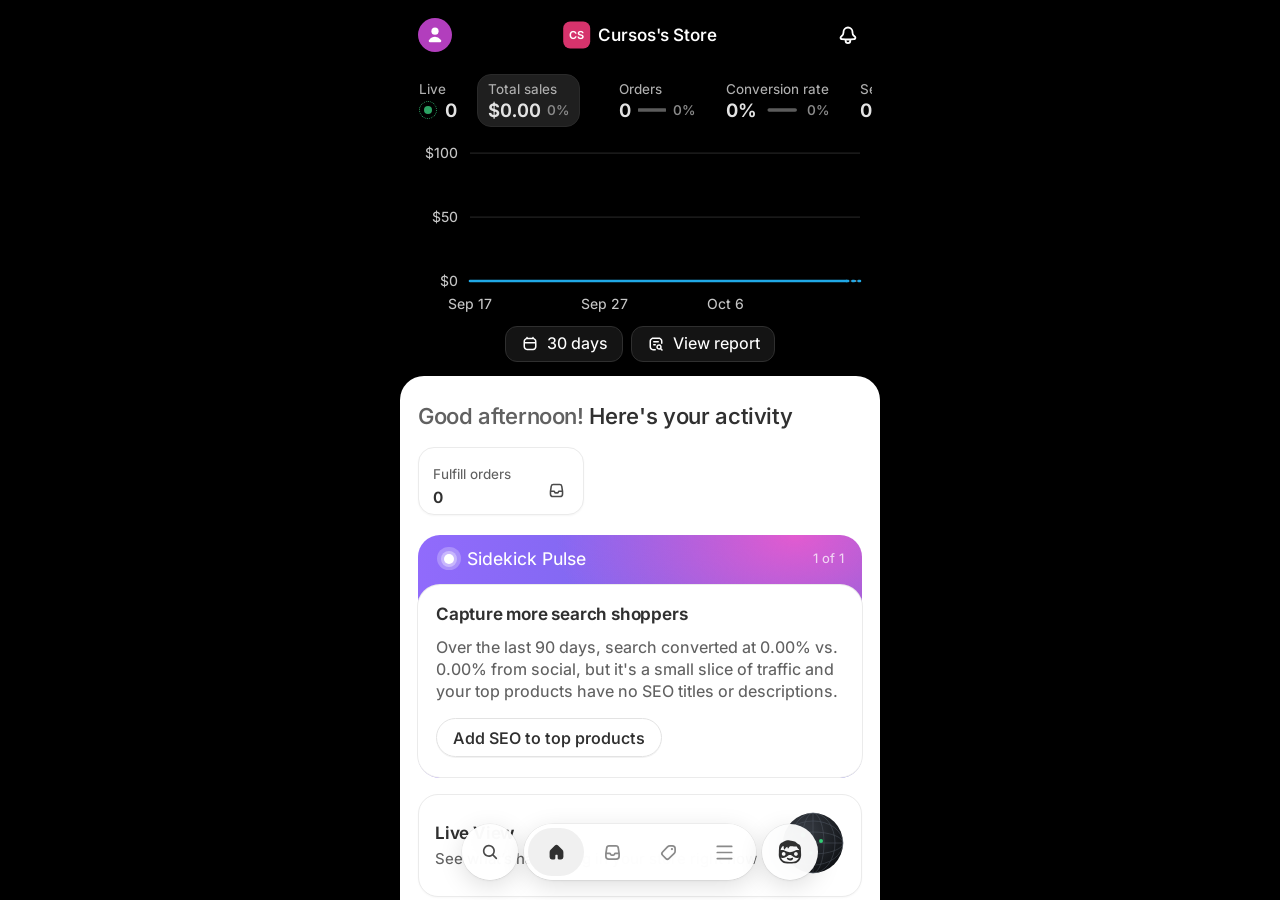
==== commit 588e26d0: "Update index.html" ====
--- a/ShopifyWeb.bundle/index.html
+++ b/ShopifyWeb.bundle/index.html
@@ -27,7 +27,7 @@
   <div id="layers"></div>
   <div id="banner" aria-live="polite"></div>
   <div id="toast" role="status"></div>
-  <div id="splash"><i class="ic i-bag"></i></div>
+  <div id="splash"><img src="[data-uri]" alt="" draggable="false"></div>
 </div>
 <script id="payload" type="application/json">{"st":{"name":"Cursos's Store","ini":"CS","logo":"","cur":"USD","sym":"$","country":"US","loc":"en-US","dec":2,"tag":"USD $","cname":"United States","handle":"cursos-s-store","off":-14400000,"now":1792179109000,"day0":1726545600000,"n":760,"frac":0.6470949074074074,"hist":760,"custTotal":290,"lastN":5325,"payout":124000,"preview":false,"pops":true},"d":{"s":[31657,12097,67217,27380,31196,28194,27726,24563,30523,38134,26594,29352,25865,26903,29489,37279,23045,28481,38440,20000,44528,20667,24651,25049,22559,27444,33554,27242,23021,28043,34287,26834,38846,37265,22769,29458,31397,39672,14568,40681,41408,27299,26452,46025,41546,25119,27097,41337,32822,26468,27368,38504,24599,40065,24757,32124,40838,22924,27934,38403,44664,42185,40834,46488,30557,39034,25482,43370,27959,35608,43279,64405,76600,56754,49489,54462,42760,36140,36409,41214,49211,44928,28975,40169,47757,33868,51028,26523,50349,50073,41157,49694,35465,45918,66081,29031,42475,30168,41057,42909,29160,34147,42604,30217,29704,33501,35598,29213,54651,29375,47150,28077,24091,35856,45609,43705,29451,57704,28902,39901,23205,45724,26127,38425,47538,49795,37714,49251,46656,44660,44393,40329,43829,41909,30278,43724,22651,59449,45460,31359,36821,44533,29449,47317,39139,36858,38909,34588,38725,45041,46723,42191,34875,60811,37026,56364,37243,41553,40931,41581,43094,40164,39599,23325,57998,45872,55562,48559,41584,49315,65030,27811,50543,58627,55245,42973,30188,34745,41550,33678,36977,55028,44419,31498,47453,49032,49589,38212,36833,27306,68242,46761,46022,56083,44467,34321,43075,29717,38599,39243,38789,60489,49578,35268,48000,43548,60556,56157,36292,45427,43968,46665,44171,62280,58648,52476,46619,42984,38231,45396,41796,39605,58496,45946,39071,52920,45372,42600,71198,63780,28046,54409,37973,50307,44389,56403,41543,55938,37118,52773,59459,43890,68260,53651,42778,74503,67852,39851,33104,73448,69256,36350,47903,47603,35981,80356,69091,47598,60774,42146,68014,48949,39551,79070,70609,42841,43562,53170,39186,41001,56719,56061,58260,47492,47186,42253,57642,53879,48238,52171,46049,59658,61239,63363,83593,59867,67353,56812,60726,40798,60070,68451,69527,43124,72918,44755,70895,46433,65349,52438,65649,58388,44275,59357,50567,59345,34701,53016,35406,52610,70234,36723,53968,54202,65461,52799,67061,73201,57944,72739,55944,78971,71778,82381,58647,53678,62108,79620,56140,78720,52846,31069,71401,59807,87641,54003,52831,64018,83829,71190,54922,73146,58181,76573,63082,61281,60948,53555,70390,70425,55264,84916,40812,56422,56053,54785,60460,74911,97549,56970,50378,61290,106410,56276,75128,77123,44511,75750,83439,59804,72912,58612,70716,75872,75848,59945,64392,69389,60392,37385,71268,73923,60235,65072,59323,68481,67203,77595,85747,65711,66724,89096,63532,63039,77745,62771,63793,102178,59805,107949,77834,70091,92397,81446,76217,69500,58758,77524,74384,80084,76377,91462,52499,68385,39931,51577,68280,73643,73253,93469,99310,58085,70447,80583,78303,58494,68054,82121,76943,98808,72153,95916,90233,78099,96320,93319,157503,184836,205980,142938,82668,134562,73633,103820,96186,111779,109790,90934,94547,83868,133054,127357,94612,166982,109484,88877,78572,85845,91677,117958,59844,59714,69584,89877,104612,93384,84446,96203,81331,81953,66358,89879,89325,67425,54717,80902,94415,95489,76375,89419,94430,71903,84961,91151,83350,113103,137312,104394,75409,73895,89728,80730,101105,55738,107866,96099,69244,105382,114444,92619,88083,93917,115020,84686,91662,66485,93699,84231,106858,90722,79422,74781,80890,104896,66638,121742,140522,69830,115577,86683,80003,77613,75329,108518,97741,114114,93385,68195,130530,116531,68118,93324,94468,72612,117186,114530,77148,92159,99654,129794,84588,103658,131789,108053,137501,114893,105603,86788,139906,77551,96052,142256,95138,107838,109629,77942,78664,143189,145176,89616,99473,118038,110033,100512,92214,151393,79846,99435,128409,108004,85221,83058,98837,110132,95601,129814,136286,81391,115436,99976,92185,127438,109672,112710,86540,118466,96087,97039,93252,132714,93630,107368,112089,126211,113164,103972,99197,86247,138065,115865,109170,96283,91686,98234,111884,108752,148818,80420,148416,137010,102020,105199,133280,148582,105328,90138,104958,114063,126132,113220,139408,135563,104995,96203,121150,86529,127409,127410,110837,92390,103247,107722,111538,137435,146119,150915,120916,123349,136961,135258,113737,137013,127166,116555,101254,105448,128967,114384,175493,131664,133220,105012,146935,142375,115148,121983,145880,116356,144054,148940,135879,118988,183156,131044,153354,150046,142685,110622,134862,121399,171475,127984,183017,126809,146207,155152,130878,119663,147848,106679,131375,145258,150942,141352,150963,157504,116629,127119,185917,91751,170843,134309,138870,158865,147110,112239,135633,185968,165140,133563,142361,113159,155122,143920,161174,192056,170628,144794,172274,137464,190416,172470,174675,134392,129300,122445,145040,117111,151472,166987,119298,153767,138649,109923,227492,168244,156619,136212,198840,154407,118527,125315,193805,120878,178089,131801,119187,163629,148828,142804,174054,160257,157997,153051,158944,160925,176135,217701,153433,202282,158355,299214,141215,190180,137454,127845,149353,141629,192515,104598],"g":[29681,11342,63022,25671,29249,26434,25996,23030,28618,35754,24934,27520,24251,25224,27649,34952,21607,26704,36041,18752,41749,19377,23113,23486,21151,25731,31460,25542,21584,26293,32147,25159,36422,34939,21348,27620,29438,37196,13659,38142,38824,25595,24801,43153,38953,23551,25406,38757,30774,24816,25660,36101,23064,37565,23212,30119,38289,21493,26191,36006,41877,39552,38286,43587,28650,36598,23892,40663,26214,33386,40578,60386,71819,53212,46400,51063,40091,33885,34137,38642,46140,42124,27167,37662,44777,31754,47843,24868,47207,46948,38588,46593,33252,43052,61957,27219,39824,28285,38495,40231,27340,32016,39945,28331,27850,31410,33376,27390,51240,27542,44207,26325,22587,33618,42763,40977,27613,54103,27098,37411,21757,42870,24496,36027,44571,46687,35360,46177,43744,41873,41622,37812,41094,39293,28388,40995,21237,55739,42623,29402,34523,41754,27611,44364,36696,34558,36481,32429,36308,42230,43807,39558,32698,57016,34715,52846,34919,38960,38377,38986,40405,37657,37128,21869,54378,43009,52094,45528,38989,46237,60971,26075,47389,54968,51797,40291,28304,32577,38957,31576,34669,51594,41647,29532,44491,45972,46494,35827,34534,25602,63983,43843,43150,52583,41692,32179,40387,27862,36190,36794,36368,56714,46484,33067,45004,40830,56777,52652,34027,42592,41224,43753,41414,58393,54988,49201,43710,40301,35845,42563,39188,37133,54845,43079,36633,49617,42540,39941,66755,59800,26296,51013,35603,47167,41619,52883,38950,52447,34801,49479,55748,41151,64000,50303,40108,69853,63617,37364,31038,68864,64934,34081,44913,44632,33735,75341,64779,44627,56981,39516,63769,45894,37083,74135,66202,40167,40843,49852,36740,38442,53179,52562,54624,44528,44241,39616,54045,50516,45227,48915,43175,55935,57417,59409,78376,56131,63150,53266,56936,38252,56321,64179,65188,40433,68367,41962,66470,43535,61271,49165,61552,54744,41512,55653,47411,55641,32535,49707,33196,49327,65851,34431,50600,50819,61376,49504,62876,68633,54328,68199,52453,74042,67298,77240,54987,50328,58232,74651,52636,73807,49548,29130,66945,56074,82171,50633,49534,60023,78597,66747,51494,68581,54550,71794,59145,57456,57144,50213,65997,66030,51815,79616,38265,52901,52555,51366,56687,70236,91461,53415,47234,57465,99769,52764,70439,72310,41733,71022,78232,56072,68362,54954,66303,71137,71114,56204,60373,65058,56623,35052,66820,69309,56476,61011,55621,64207,63009,72752,80396,61610,62560,83536,59567,59105,72893,58853,59812,95801,56073,101212,72976,65717,86631,76363,71460,65163,55091,72686,69742,75086,71610,85754,49223,64117,37439,48358,64019,69047,68681,87636,93112,54460,66050,75554,73416,54843,63807,76996,72141,92641,67650,89930,84602,73225,90309,87495,147673,173300,193125,134017,77509,126164,69038,97341,90183,104803,102938,85259,88646,78634,124750,119409,88707,156561,102651,83330,73668,80487,85955,110596,56109,55987,65241,84268,98083,87556,79176,90199,76255,76838,62217,84270,83750,63217,51302,75853,88523,89530,71608,83838,88537,67416,79659,85462,78148,106044,128742,97879,70703,69283,84128,75692,94795,52259,101134,90101,64923,98805,107302,86839,82586,88056,107842,79401,85941,62336,87851,78974,100189,85060,74465,70114,75842,98349,62479,114144,131752,65472,108364,81273,75010,72769,70628,101745,91641,106992,87557,63939,122384,109258,63867,87500,88572,68080,109872,107382,72333,86407,93435,121694,79309,97189,123564,101309,128920,107723,99012,81372,131175,72711,90057,133378,89200,101108,102787,73078,73755,134253,136116,84023,93265,110671,103166,94239,86459,141945,74863,93229,120395,101264,79902,77874,92669,103259,89635,121712,127780,76311,108232,93737,86432,119485,102827,105676,81139,111073,90090,90983,87432,124431,87787,100667,105094,118334,106101,97483,93006,80864,129448,108634,102357,90274,85964,92103,104901,101965,139530,75401,139153,128459,95653,98634,124962,139309,98755,84513,98408,106944,118260,106154,130708,127103,98442,90199,113589,81129,119457,119458,103920,86624,96803,100999,104577,128858,137000,141496,113370,115651,128413,126817,106639,128462,119230,109281,94935,98867,120918,107245,164541,123447,124906,98458,137765,133489,107962,114370,136776,109094,135064,139645,127399,111562,171725,122866,143783,140682,133780,103718,126445,113823,160773,119997,171595,118895,137082,145469,122710,112195,138621,100021,123176,136192,141522,132530,141541,147674,109350,119186,174314,86025,160181,125927,130203,148950,137929,105234,127168,174362,154834,125227,133476,106097,145441,134938,151115,180070,159979,135757,161522,128885,178532,161706,163774,126005,121230,114803,135988,109802,142019,156565,111853,144170,129996,103063,213294,157744,146844,127711,186430,144771,111129,117494,181709,113400,170300,124400,111100,150700,142300,132200,168800,147800,146200,142500,151900,147200,163000,211400,145000,192200,148400,278900,129700,175900,130800,121400,139100,132400,176400,96700],"dc":[509,195,1081,440,502,454,446,395,491,613,428,472,416,433,474,600,371,458,618,322,716,332,397,403,363,442,540,438,370,451,552,432,625,600,366,474,505,638,234,654,666,439,426,740,668,404,436,665,528,426,440,619,396,645,398,517,657,369,449,618,719,679,657,748,492,628,410,698,450,573,696,1036,1232,913,796,876,688,581,586,663,792,723,466,646,768,545,821,427,810,806,662,799,571,739,1063,467,683,485,661,690,469,549,685,486,478,539,573,470,879,473,759,452,388,577,734,703,474,928,465,642,373,736,420,618,765,801,607,792,751,718,714,649,705,674,487,703,364,956,731,504,592,716,474,761,630,593,626,556,623,725,752,679,561,978,596,907,599,668,658,669,693,646,637,375,933,738,894,781,669,793,1046,447,813,943,889,691,486,559,668,542,595,885,715,507,763,789,798,615,593,439,1098,752,740,902,715,552,693,478,621,631,624,973,798,567,772,701,974,903,584,731,707,751,711,1002,944,844,750,692,615,730,672,637,941,739,629,851,730,685,1145,1026,451,875,611,809,714,907,668,900,597,849,957,706,1098,863,688,1199,1092,641,533,1182,1114,585,771,766,579,1293,1112,766,978,678,1094,787,636,1272,1136,689,701,855,630,660,912,902,937,764,759,680,927,867,776,839,741,960,985,1019,1345,963,1084,914,977,656,966,1101,1119,694,1173,720,1141,747,1051,844,1056,939,712,955,814,955,558,853,570,846,1130,591,868,872,1053,849,1079,1178,932,1170,900,1270,1155,1325,943,864,999,1281,903,1266,850,500,1149,962,1410,869,850,1030,1349,1145,884,1177,936,1232,1015,986,981,862,1132,1133,889,1366,657,908,902,881,973,1205,1569,917,810,986,1712,905,1209,1241,716,1219,1342,962,1173,943,1138,1221,1220,964,1036,1116,972,601,1147,1189,969,1047,954,1102,1081,1248,1379,1057,1073,1433,1022,1014,1251,1010,1026,1644,962,1737,1252,1128,1486,1310,1226,1118,945,1247,1197,1288,1229,1471,845,1100,642,830,1098,1185,1178,1504,1598,934,1133,1296,1260,941,1095,1321,1238,1590,1161,1543,1452,1256,1550,1501,2534,2974,3314,2300,1330,2165,1185,1670,1547,1798,1766,1463,1521,1349,2141,2049,1522,2686,1761,1430,1264,1381,1475,1898,963,961,1119,1446,1683,1502,1359,1548,1308,1318,1068,1446,1437,1085,880,1302,1519,1536,1229,1439,1519,1157,1367,1466,1341,1820,2209,1679,1213,1189,1444,1299,1627,897,1735,1546,1114,1695,1841,1490,1417,1511,1850,1362,1475,1070,1507,1355,1719,1460,1278,1203,1301,1688,1072,1959,2261,1123,1859,1395,1287,1249,1212,1746,1572,1836,1502,1097,2100,1875,1096,1501,1520,1168,1885,1843,1241,1483,1603,2088,1361,1668,2120,1738,2212,1848,1699,1396,2251,1248,1545,2289,1531,1735,1764,1254,1266,2304,2336,1442,1600,1899,1770,1617,1484,2436,1285,1600,2066,1738,1371,1336,1590,1772,1538,2088,2193,1309,1857,1608,1483,2050,1764,1813,1392,1906,1546,1561,1500,2135,1506,1727,1803,2030,1821,1673,1596,1388,2221,1864,1756,1549,1475,1580,1800,1750,2394,1294,2388,2204,1641,1692,2144,2390,1694,1450,1689,1835,2029,1821,2243,2181,1689,1548,1949,1392,2050,2050,1783,1486,1661,1733,1794,2211,2351,2428,1945,1984,2203,2176,1830,2204,2046,1875,1629,1696,2075,1840,2823,2118,2143,1689,2364,2290,1852,1962,2347,1872,2317,2396,2186,1914,2947,2108,2467,2414,2295,1780,2170,1953,2759,2059,2944,2040,2352,2496,2106,1925,2379,1716,2114,2337,2428,2274,2429,2534,1876,2045,2991,1476,2748,2161,2234,2556,2367,1806,2182,2992,2657,2149,2290,1820,2496,2315,2593,3090,2745,2329,2771,2211,3063,2775,2810,2162,2080,1970,2333,1884,2437,2686,1919,2474,2231,1768,3660,2707,2520,2191,3199,2484,1906,2016,3117,2220,5755,1935,1200,0,6060,470,6670,1010,1010,0,3935,1510,0,9730,4220,6750,2620,2210,0,1935,3590,3450,1290,2610,0,0],"rt":[547,144,1161,322,446,348,518,320,317,361,367,418,486,435,363,528,461,533,669,268,734,314,493,364,462,367,498,280,279,513,488,487,699,722,437,447,600,636,270,413,786,501,426,692,849,427,534,709,335,412,443,750,290,479,487,427,628,248,395,634,560,498,493,831,477,656,325,589,392,382,809,1200,931,710,619,1077,519,627,741,668,632,697,388,737,515,501,559,431,702,970,651,953,654,574,1201,382,862,393,608,491,451,583,798,580,447,342,468,474,872,417,752,474,452,508,770,810,392,987,545,639,425,467,276,581,501,907,695,484,876,812,719,461,622,566,434,754,313,595,529,325,572,619,523,713,506,596,654,370,673,911,543,759,682,1141,758,1144,687,434,590,421,498,780,620,353,1022,568,851,942,835,467,685,570,788,550,884,558,557,667,670,503,437,848,742,500,540,684,583,562,505,424,930,949,531,720,731,473,433,384,781,745,788,1055,535,664,479,839,1185,975,640,606,617,575,650,993,758,654,840,739,404,821,740,772,657,556,461,1007,674,752,746,988,298,611,572,677,860,998,785,879,725,693,970,435,1032,635,719,1268,1189,375,675,1505,931,748,607,596,589,1234,1252,926,1079,678,1298,588,599,831,936,436,484,788,421,643,548,946,851,951,898,804,582,960,612,701,908,1083,605,914,1185,1146,764,1121,972,386,949,1259,1243,797,1058,605,1239,910,851,859,888,554,510,829,506,608,646,878,723,695,1027,423,770,576,1180,660,891,1189,779,1324,845,1008,764,938,571,614,998,1189,720,1125,797,311,1222,1103,1334,536,944,852,1052,880,833,761,611,1514,645,1088,943,842,1072,1057,669,878,411,891,906,682,601,1344,1880,686,1014,1017,1356,880,1236,1244,872,736,1127,1023,1302,999,1417,1431,1460,860,1254,1073,848,662,692,735,649,1045,822,863,911,1231,1322,1108,1115,1285,867,1278,920,1179,856,1625,1024,1486,820,744,956,1259,903,1347,1031,968,910,1378,1063,1460,890,1057,667,858,1406,852,698,1195,1636,677,1375,1468,773,789,877,894,1208,1900,1117,1535,1225,788,1236,1068,2176,2021,2160,1701,1126,1788,909,1112,1766,1815,1936,1063,1479,1261,1772,2346,1392,3274,1585,924,770,1597,1163,1297,753,679,827,1176,1147,1189,1259,1757,1128,1478,965,1835,1791,1102,653,1316,1603,1262,1454,1393,1851,1224,1746,1182,844,1244,1404,1441,819,738,1466,1234,1569,753,1800,1218,1206,1230,1871,1561,844,1233,1581,809,1728,1162,1856,991,1048,1346,1180,917,1026,1632,1257,2088,2708,677,1209,1029,831,1368,1003,1852,1081,1290,1068,1387,1847,2062,746,973,1343,725,1462,2057,1400,1608,1756,1565,1539,1870,2165,1051,2410,1842,1536,1373,2291,1216,1819,2182,1063,1449,2038,1327,1420,2804,2220,1840,1337,2311,1596,1728,1176,1953,1378,1607,1773,1350,1010,1654,1375,1347,1371,2302,2150,872,1144,1011,1693,1607,1488,2068,1766,2171,1315,1563,1822,2291,1386,1098,2178,2588,2052,1190,1499,1428,2469,1698,1246,1110,1212,1387,1580,1199,2236,827,2890,2679,1387,2116,1356,1827,1908,1748,1712,1805,2215,1583,2422,2175,1866,1861,1795,1443,1551,2299,1283,1764,1221,1179,1409,2714,2815,2434,2013,2082,2665,2672,1319,2310,2000,2055,1440,1986,1454,1211,2036,1986,1803,1743,2149,2552,1224,2441,1545,1393,1535,2184,1275,1347,2187,1550,1950,1977,2922,1141,1686,1400,2279,1234,2814,2059,2785,3086,1233,1441,1806,1866,2388,1489,1767,1592,2583,3060,1663,2411,1916,1561,1646,2473,1492,1537,2609,1565,2043,2565,1883,1895,1539,1588,3167,2350,2376,2238,2605,1739,3232,2742,1964,2907,3215,2098,1425,1772,2722,1744,2107,1756,1288,3031,1544,1040,4289,2542,1631,2156,3787,2209,1159,1698,2182,1426,3648,2314,1482,2520,2322,2410,3440,2082,2135,2152,3093,2714,2998,4525,2530,1976,2066,6065,1993,2785,2285,2478,2446,1543,1892,1245],"sh":[179,68,380,155,176,159,157,139,173,216,150,166,146,152,167,211,130,161,217,113,252,117,139,142,128,155,190,154,130,159,194,152,220,211,129,167,178,224,82,230,234,154,150,260,235,142,153,234,186,150,155,218,139,227,140,182,231,130,158,217,253,239,231,263,173,221,144,245,158,201,245,364,433,321,280,308,242,204,206,233,278,254,164,227,270,192,289,150,285,283,233,281,201,260,374,164,240,171,232,243,165,193,241,171,168,189,201,165,309,166,267,159,136,203,258,247,167,326,163,226,131,259,148,217,269,282,213,279,264,253,251,228,248,237,171,247,128,336,257,177,208,252,167,268,221,208,220,196,219,255,264,239,197,344,209,319,211,235,231,235,244,227,224,132,328,259,314,275,235,279,368,157,286,332,312,243,171,196,235,190,209,311,251,178,268,277,280,216,208,154,386,264,260,317,251,194,244,168,218,222,219,342,280,199,271,246,342,318,205,257,249,264,250,352,332,297,264,243,216,257,236,224,331,260,221,299,257,241,403,361,159,308,215,284,251,319,235,316,210,298,336,248,386,303,242,421,384,225,187,415,392,206,271,269,203,454,391,269,344,238,385,277,224,447,399,242,246,301,222,232,321,317,329,269,267,239,326,305,273,295,260,337,346,358,473,339,381,321,343,231,340,387,393,244,412,253,401,263,370,297,371,330,250,336,286,336,196,300,200,297,397,208,305,306,370,299,379,414,328,411,316,447,406,466,332,304,351,450,317,445,299,176,404,338,496,305,299,362,474,403,311,414,329,433,357,347,345,303,398,398,313,480,231,319,317,310,342,424,552,322,285,347,602,318,425,436,252,428,472,338,412,331,400,429,429,339,364,392,342,211,403,418,341,368,335,387,380,439,485,372,377,504,359,356,440,355,361,578,338,610,440,396,522,461,431,393,332,438,421,453,432,517,297,387,226,292,386,416,414,529,562,328,398,456,443,331,385,464,435,559,408,542,510,442,545,528,891,1045,1165,808,467,761,416,587,544,632,621,514,535,474,752,720,535,944,619,503,444,485,518,667,338,338,393,508,592,528,478,544,460,463,375,508,505,381,309,457,534,540,432,506,534,407,480,515,471,640,776,590,426,418,507,457,572,315,610,543,392,596,647,524,498,531,650,479,518,376,530,476,604,513,449,423,457,593,377,688,795,395,654,490,452,439,426,614,553,645,528,386,738,659,385,528,534,411,663,648,436,521,564,734,478,586,745,611,778,650,597,491,791,439,543,804,538,610,620,441,445,810,821,507,562,667,622,568,521,856,452,562,726,611,482,470,559,623,541,734,771,460,653,565,521,721,620,637,489,670,543,549,527,750,529,607,634,714,640,588,561,488,781,655,617,544,518,555,633,615,842,455,839,775,577,595,754,840,596,510,594,645,713,640,788,767,594,544,685,489,720,720,627,522,584,609,631,777,826,853,684,698,774,765,643,775,719,659,573,596,729,647,992,745,753,594,831,805,651,690,825,658,815,842,768,673,1036,741,867,848,807,626,763,686,970,724,1035,717,827,877,740,677,836,603,743,821,854,799,854,891,660,719,1051,519,966,759,785,898,832,635,767,1052,934,755,805,640,877,814,911,1086,965,819,974,777,1077,975,988,760,731,692,820,662,857,944,675,870,784,622,1286,951,886,770,1124,873,670,709,1096,599,599,599,799,1499,0,599,0,599,799,599,0,4495,599,599,799,1797,799,0,1398,2298,0,599,799,1598,2197,0],"tx":[2306,881,4896,1994,2272,2054,2020,1789,2223,2778,1937,2138,1884,1960,2148,2715,1679,2075,2800,1457,3244,1505,1796,1825,1643,1999,2444,1984,1677,2043,2498,1955,2830,2714,1659,2146,2287,2890,1061,2963,3016,1989,1927,3353,3026,1830,1974,3011,2391,1928,1994,2805,1792,2918,1803,2340,2975,1670,2035,2797,3253,3073,2974,3386,2226,2843,1856,3159,2037,2594,3153,4691,5580,4134,3605,3967,3115,2633,2652,3002,3585,3273,2111,2926,3479,2467,3717,1932,3668,3647,2998,3620,2583,3345,4814,2115,3094,2197,2991,3126,2124,2487,3103,2201,2164,2440,2593,2128,3981,2140,3434,2045,1755,2612,3322,3184,2145,4203,2105,2907,1690,3331,1903,2799,3463,3627,2747,3588,3399,3253,3234,2938,3193,3053,2205,3185,1650,4330,3311,2284,2682,3244,2145,3447,2851,2685,2834,2519,2821,3281,3403,3073,2540,4430,2697,4106,2713,3027,2982,3029,3139,2926,2885,1699,4225,3341,4047,3537,3029,3592,4737,2026,3682,4271,4024,3130,2199,2531,3027,2453,2693,4008,3236,2294,3457,3572,3612,2783,2683,1989,4971,3406,3352,4085,3239,2500,3138,2165,2812,2859,2825,4406,3611,2569,3496,3172,4411,4091,2644,3309,3203,3399,3218,4537,4272,3822,3396,3131,2785,3307,3045,2885,4261,3347,2846,3855,3305,3103,5186,4646,2043,3963,2766,3664,3233,4109,3026,4075,2704,3844,4331,3197,4972,3908,3116,5427,4942,2903,2411,5350,5045,2648,3489,3468,2621,5853,5033,3467,4427,3070,4954,3566,2881,5760,5143,3121,3173,3873,2854,2987,4132,4084,4244,3459,3437,3078,4199,3925,3514,3800,3354,4346,4461,4616,6089,4361,4906,4138,4423,2972,4376,4986,5065,3141,5312,3260,5164,3382,4760,3820,4782,4253,3225,4324,3683,4323,2528,3862,2579,3832,5116,2675,3931,3948,4768,3846,4885,5332,4221,5298,4075,5752,5228,6001,4272,3910,4524,5800,4089,5734,3849,2263,5201,4356,6384,3934,3848,4663,6106,5186,4001,5328,4238,5578,4595,4464,4440,3901,5127,5130,4026,6185,2973,4110,4083,3991,4404,5457,7106,4150,3670,4465,7751,4099,5472,5618,3242,5518,6078,4356,5311,4269,5151,5527,5525,4367,4690,5054,4399,2723,5191,5385,4388,4740,4321,4988,4895,5652,6246,4787,4860,6490,4628,4592,5663,4572,4647,7443,4356,7863,5670,5106,6730,5933,5552,5063,4280,5647,5418,5834,5563,6662,3824,4981,2909,3757,4974,5364,5336,6809,7234,4231,5132,5870,5704,4261,4957,5982,5605,7197,5256,6987,6573,5689,7016,6798,11473,13464,15004,10412,6022,9802,5364,7563,7006,8142,7997,6624,6887,6109,9692,9277,6892,12163,7975,6474,5723,6253,6678,8592,4359,4350,5069,6547,7620,6802,6151,7008,5924,5970,4834,6547,6507,4911,3986,5893,6877,6956,5563,6513,6879,5238,6189,6640,6071,8239,10002,7604,5493,5383,6536,5881,7365,4060,7857,7000,5044,7676,8336,6747,6416,6841,8378,6169,6677,4843,6825,6136,7784,6608,5785,5447,5892,7641,4854,8868,10236,5087,8419,6314,5828,5654,5487,7905,7120,8312,6802,4968,9508,8488,4962,6798,6881,5289,8536,8343,5620,6713,7259,9455,6162,7551,9600,7871,10016,8369,7692,6322,10191,5649,6997,10362,6930,7855,7986,5678,5730,10430,10575,6528,7246,8598,8015,7322,6717,11028,5816,7243,9354,7867,6208,6050,7200,8022,6964,9456,9927,5929,8409,7283,6715,9283,7989,8210,6304,8629,6999,7069,6793,9667,6820,7821,8165,9194,8243,7574,7226,6282,10057,8440,7952,7014,6679,7156,8150,7922,10840,5858,10811,9980,7431,7663,9708,10823,7672,6566,7645,8309,9188,8247,10155,9875,7648,7008,8825,6303,9281,9281,8074,6730,7521,7847,8125,10011,10644,10993,8808,8985,9977,9853,8285,9980,9263,8490,7376,7681,9394,8332,12783,9591,9704,7649,10703,10371,8388,8886,10626,8476,10493,10849,9898,8667,13342,9546,11171,10930,10394,8058,9824,8843,12491,9323,13331,9237,10650,11302,9533,8717,10770,7771,9570,10581,10995,10296,10996,11473,8496,9260,13543,6683,12445,9783,10116,11572,10716,8176,9880,13546,12029,9729,10370,8243,11299,10484,11740,13990,12429,10547,12549,10013,13870,12563,12724,9789,9419,8919,10565,8531,11034,12164,8690,11201,10100,8007,16571,12255,11408,9922,14484,11247,8634,9128,14117,9099,12945,8737,8488,11430,12588,10475,11924,12868,12008,9952,10979,10740,12536,15432,11854,15035,11776,22524,10117,13917,10244,9296,10744,10241,13918,7898],"o":[2,1,4,2,2,2,2,2,2,3,2,2,2,2,2,3,2,2,3,2,3,2,2,2,2,2,2,2,2,2,2,2,3,3,2,2,2,3,1,3,3,2,2,3,3,2,2,3,2,2,2,3,2,3,2,2,3,2,2,3,3,3,3,3,2,3,2,3,2,3,3,5,5,5,4,4,3,3,3,3,3,3,2,3,3,3,3,2,4,4,3,4,3,3,4,2,3,2,3,3,2,2,3,2,2,3,3,2,4,2,3,2,2,3,3,3,2,4,2,3,2,3,2,3,3,3,3,3,3,3,3,3,3,3,2,3,2,4,3,2,3,3,2,3,3,3,3,2,3,3,3,3,3,4,3,4,3,3,3,3,3,3,3,2,4,3,4,3,3,4,4,2,4,4,4,3,2,3,3,3,3,4,3,2,3,3,4,3,3,2,5,3,3,4,3,3,3,2,3,3,3,4,3,3,3,3,4,4,3,4,3,3,3,4,4,4,3,3,3,3,3,3,4,3,3,4,3,3,5,5,2,4,3,4,3,4,3,4,3,4,4,3,4,4,3,5,5,3,3,6,4,3,3,3,3,5,5,4,4,3,5,3,3,5,5,3,3,4,3,3,4,4,4,3,4,3,4,4,4,4,3,4,4,4,5,4,4,4,5,3,4,4,5,3,5,4,5,4,5,4,4,4,4,4,3,5,3,4,3,4,5,3,4,4,4,4,4,5,4,5,4,5,5,5,4,4,5,5,4,5,4,3,5,4,6,4,4,4,5,5,4,5,4,5,5,4,4,4,5,5,4,5,3,4,4,4,4,5,6,4,4,4,6,4,5,5,3,5,6,4,5,5,5,5,6,5,5,5,5,3,5,5,4,5,4,5,5,5,6,5,6,6,5,4,5,4,4,7,4,7,5,5,6,6,6,4,4,5,5,5,5,7,4,5,3,5,4,5,5,6,7,5,5,5,6,5,5,5,5,6,5,6,6,6,7,7,10,11,14,10,6,8,7,7,7,7,8,6,8,6,9,9,6,10,8,7,6,6,7,9,5,5,5,6,7,7,6,7,6,5,5,6,6,5,5,6,6,6,6,6,7,6,6,7,6,7,8,7,6,5,6,6,7,5,7,7,5,8,9,7,6,7,8,6,7,5,7,6,6,6,6,5,5,7,5,8,9,5,8,6,6,6,6,7,7,7,6,5,8,9,5,7,7,5,7,8,6,7,7,8,6,8,9,7,9,7,7,5,9,6,6,10,7,7,8,7,6,9,10,7,7,8,7,7,7,9,6,7,8,9,6,8,7,7,7,9,9,6,7,8,7,8,8,8,7,8,8,7,8,9,8,8,8,9,9,7,8,6,9,9,8,8,7,7,7,7,9,7,9,11,8,7,9,9,8,6,10,9,9,9,9,10,7,8,9,6,10,9,7,7,8,9,7,10,11,11,8,8,10,9,8,11,8,8,8,7,9,7,13,9,9,8,11,11,9,10,10,9,10,10,8,9,13,10,10,11,10,8,9,10,12,11,12,10,9,9,10,10,10,8,10,10,10,10,11,10,10,10,14,8,11,9,10,12,9,8,10,14,12,9,11,9,11,10,11,13,11,9,12,10,13,11,12,10,10,9,11,10,12,13,9,10,11,10,15,10,11,9,12,10,9,9,13,10,13,11,8,10,10,10,11,11,12,11,10,14,11,14,11,15,12,18,10,14,10,10,10,12,14,7],"se":[102,86,159,125,92,80,114,79,119,97,102,110,90,80,125,127,98,120,124,127,103,100,115,105,82,90,96,106,89,95,89,107,124,147,93,89,119,121,81,121,116,115,79,147,142,110,104,104,95,112,112,131,105,111,139,91,110,103,122,131,147,158,110,153,109,130,106,120,129,118,153,237,232,271,170,213,147,139,118,129,162,148,127,130,131,129,154,114,203,188,98,196,171,143,157,138,132,122,144,112,100,91,135,87,117,156,131,116,139,131,125,113,127,138,141,114,125,164,117,128,127,126,129,144,121,160,145,155,142,149,160,151,148,121,108,156,105,153,165,127,114,155,143,131,127,169,132,126,143,131,123,147,186,151,181,170,144,166,159,142,135,146,145,128,171,132,206,144,143,185,177,127,190,191,169,164,124,117,149,143,165,156,145,119,132,132,199,128,146,120,213,146,162,178,153,141,120,138,132,141,145,162,136,146,139,165,196,193,132,182,148,157,182,176,174,175,153,158,124,149,156,160,159,154,158,159,154,165,226,205,136,176,168,144,172,193,156,166,178,150,180,144,178,196,143,222,223,193,146,226,177,155,149,159,167,236,234,193,141,178,227,181,175,227,248,152,161,135,157,145,209,156,167,155,203,148,179,185,185,168,170,161,231,169,268,156,209,169,223,160,166,171,225,169,206,238,172,186,246,199,191,179,210,181,152,229,170,189,176,198,217,168,209,178,178,189,176,205,214,230,189,218,226,250,212,180,244,205,177,282,206,132,192,241,250,179,176,184,226,235,200,255,186,256,229,213,165,206,250,244,175,239,148,167,192,211,186,221,277,193,172,223,240,200,236,230,166,244,246,212,230,236,242,284,258,271,277,245,219,157,206,216,226,219,203,215,229,219,285,240,303,238,271,208,185,184,225,270,235,312,256,232,282,266,278,216,177,222,246,220,232,353,209,231,185,219,222,277,208,260,352,291,213,270,251,245,242,217,281,324,243,275,230,273,330,316,521,494,705,510,281,405,333,328,352,375,321,284,397,334,443,483,297,503,350,312,309,273,349,429,280,267,245,237,315,313,327,287,299,270,210,281,246,234,232,301,284,301,289,275,347,313,313,331,297,343,413,311,303,267,252,286,367,236,330,361,220,370,407,314,312,337,365,285,320,254,327,280,320,269,324,233,218,320,224,340,407,275,402,245,252,312,286,325,342,310,324,283,316,489,287,257,347,237,303,327,372,346,324,367,270,407,431,307,419,322,336,272,378,289,286,470,367,300,382,351,316,403,490,390,299,353,291,313,365,468,257,314,408,383,314,349,330,340,303,393,421,311,280,443,343,387,342,352,321,432,359,339,389,401,374,346,385,498,412,358,361,292,419,385,396,358,366,322,321,335,387,385,446,495,422,347,417,474,375,301,425,467,455,413,397,466,332,366,423,275,441,438,318,291,414,385,342,512,471,534,350,378,445,430,378,521,414,359,412,330,464,319,616,377,433,392,518,522,480,421,480,421,503,452,445,403,648,472,445,511,479,409,400,453,562,533,546,436,498,382,524,491,417,429,452,472,451,487,576,440,474,523,578,449,537,448,449,590,423,433,467,651,609,445,600,437,481,511,584,640,483,416,527,541,640,520,571,460,521,403,584,436,631,604,421,546,473,482,743,482,549,475,579,481,411,449,578,471,576,534,384,472,426,476,580,492,647,513,476,591,515,698,503,803,607,836,496,615,517,458,458,602,673,343],"nc":[2,1,3,1,1,1,1,1,2,2,1,1,1,1,1,2,1,1,2,1,2,1,1,1,1,1,1,1,1,1,2,1,2,2,1,1,1,2,1,2,2,1,2,2,2,1,1,2,1,1,1,2,2,2,1,1,2,1,1,2,2,2,2,2,1,2,1,2,1,2,2,4,4,4,3,3,2,2,2,2,2,2,1,2,2,2,2,1,3,3,2,3,2,2,3,2,2,1,2,2,1,2,2,1,1,2,2,1,3,1,2,2,1,2,2,2,2,3,1,2,1,2,1,2,2,2,2,2,2,2,2,2,2,2,1,2,1,3,2,1,2,2,1,2,2,2,2,1,2,2,2,2,2,3,2,3,2,2,2,2,2,2,2,1,3,2,3,2,2,3,3,1,3,3,3,2,2,2,2,2,2,3,2,1,2,2,3,2,2,1,3,2,2,3,2,2,2,1,2,2,2,3,2,2,2,2,3,3,2,3,2,2,2,3,3,3,2,2,2,2,2,2,3,2,2,3,2,2,4,4,1,3,2,3,2,3,2,3,2,3,3,2,3,3,2,3,4,2,2,4,3,2,2,2,2,3,4,3,3,2,4,2,2,4,4,2,2,3,2,2,3,3,3,2,3,2,3,3,3,3,2,3,3,3,4,3,3,3,3,2,3,3,4,2,4,3,4,3,4,3,3,3,3,3,2,4,2,3,2,3,3,2,3,3,3,3,3,4,3,4,3,4,3,4,3,3,4,3,3,4,3,2,3,3,4,3,3,3,3,4,3,4,3,4,3,3,3,3,4,4,3,4,2,3,3,3,3,3,4,3,3,3,4,3,4,4,2,4,4,3,4,4,4,4,4,3,3,3,3,2,4,4,3,4,3,3,4,4,4,4,4,4,3,3,4,3,3,5,3,5,4,4,5,4,4,3,3,4,3,3,4,5,3,4,2,4,3,4,4,4,5,4,3,4,4,3,4,4,4,4,3,4,4,4,5,5,7,8,10,8,4,5,5,5,5,5,5,4,6,4,6,7,5,7,6,5,4,4,5,7,4,3,4,4,5,5,4,5,4,4,4,4,5,4,4,4,4,4,4,5,5,4,5,5,4,5,6,5,4,3,4,5,5,4,5,5,3,6,6,5,4,5,6,5,5,3,5,4,4,4,4,4,3,5,4,6,6,4,6,5,4,4,4,5,5,5,5,4,5,7,3,5,5,4,5,6,4,5,5,5,4,6,7,5,6,5,5,4,7,4,4,7,5,5,6,5,4,6,7,5,5,6,5,5,5,6,4,5,6,7,4,6,5,5,5,7,6,4,5,6,5,6,6,6,5,6,6,5,6,6,5,6,6,7,6,5,6,5,6,6,6,6,5,5,5,5,6,5,6,8,6,5,6,6,6,4,7,7,7,6,6,7,5,6,6,4,7,7,5,5,6,6,5,7,8,8,6,5,7,6,6,8,6,6,6,5,6,5,9,6,7,6,8,8,7,7,7,7,7,8,6,7,9,7,8,8,7,6,6,7,8,8,8,7,7,7,7,7,8,6,7,8,7,8,8,7,8,8,10,5,8,6,7,9,6,6,7,10,9,6,8,6,8,7,8,10,8,6,9,7,9,8,9,7,7,7,8,7,9,9,6,7,8,7,11,7,8,7,9,7,7,6,10,7,10,7,6,7,7,7,8,8,8,8,7,10,8,10,8,11,9,13,7,10,7,7,7,9,10,5],"rc":[0,0,1,1,1,1,1,1,0,1,1,1,1,1,1,1,1,1,1,1,1,1,1,1,1,1,1,1,1,1,0,1,1,1,1,1,1,1,0,1,1,1,0,1,1,1,1,1,1,1,1,1,0,1,1,1,1,1,1,1,1,1,1,1,1,1,1,1,1,1,1,1,1,1,1,1,1,1,1,1,1,1,1,1,1,1,1,1,1,1,1,1,1,1,1,0,1,1,1,1,1,0,1,1,1,1,1,1,1,1,1,0,1,1,1,1,0,1,1,1,1,1,1,1,1,1,1,1,1,1,1,1,1,1,1,1,1,1,1,1,1,1,1,1,1,1,1,1,1,1,1,1,1,1,1,1,1,1,1,1,1,1,1,1,1,1,1,1,1,1,1,1,1,1,1,1,0,1,1,1,1,1,1,1,1,1,1,1,1,1,2,1,1,1,1,1,1,1,1,1,1,1,1,1,1,1,1,1,1,1,1,1,1,1,1,1,1,1,1,1,1,1,1,1,1,1,1,1,1,1,1,1,1,1,1,1,1,1,1,1,1,1,1,1,1,2,1,1,1,2,1,1,1,1,1,2,1,1,1,1,1,1,1,1,1,1,1,1,1,1,1,1,1,1,1,1,1,1,1,1,1,1,1,1,1,1,1,1,2,1,1,1,1,1,1,1,1,1,1,1,1,1,1,1,1,1,1,1,1,1,2,1,1,1,1,1,1,1,1,1,1,1,2,1,1,1,1,2,1,1,1,1,2,1,2,1,1,1,2,1,1,1,1,1,2,1,1,1,1,1,1,1,1,1,1,1,1,2,2,1,1,1,2,1,1,1,1,1,2,1,1,1,1,1,2,2,2,2,2,1,1,1,1,1,1,2,1,1,2,1,2,2,2,1,1,1,1,2,1,2,1,1,1,2,2,1,1,1,2,2,1,2,1,1,1,1,1,1,1,2,2,1,2,1,2,2,1,1,1,2,2,2,2,2,2,2,3,3,4,2,2,3,2,2,2,2,3,2,2,2,3,2,1,3,2,2,2,2,2,2,1,2,1,2,2,2,2,2,2,1,1,2,1,1,1,2,2,2,2,1,2,2,1,2,2,2,2,2,2,2,2,1,2,1,2,2,2,2,3,2,2,2,2,1,2,2,2,2,2,2,2,1,2,2,1,2,3,1,2,1,2,2,2,2,2,2,1,1,3,2,2,2,2,1,2,2,2,2,2,3,2,2,2,2,3,2,2,1,2,2,2,3,2,2,2,2,2,3,3,2,2,2,2,2,2,3,2,2,2,2,2,2,2,2,2,2,3,2,2,2,2,2,2,2,2,2,2,2,2,3,3,2,2,2,3,2,2,1,3,3,2,2,2,2,2,2,3,2,3,3,2,2,3,3,2,2,3,2,2,3,3,3,2,2,3,2,3,2,2,2,2,3,2,3,3,3,2,3,3,3,2,3,2,2,2,2,3,2,4,3,2,2,3,3,2,3,3,2,3,2,2,2,4,3,2,3,3,2,3,3,4,3,4,3,2,2,3,3,2,2,3,2,3,2,3,3,2,2,4,3,3,3,3,3,3,2,3,4,3,3,3,3,3,3,3,3,3,3,3,3,4,3,3,3,3,2,3,3,3,4,3,3,3,3,4,3,3,2,3,3,2,3,3,3,3,4,2,3,3,3,3,3,4,3,3,4,3,4,3,4,3,5,3,4,3,3,3,3,4,2],"u":[8,4,16,8,8,8,8,8,8,12,8,8,8,8,8,12,8,8,12,8,12,8,8,8,8,8,8,8,8,8,8,8,12,12,8,8,8,12,4,12,12,8,8,12,12,8,8,12,8,8,8,12,8,12,8,8,12,8,8,12,12,12,12,12,8,12,8,12,8,12,12,20,20,20,16,16,12,12,12,12,12,12,8,12,12,12,12,8,16,16,12,16,12,12,16,8,12,8,12,12,8,8,12,8,8,12,12,8,16,8,12,8,8,12,12,12,8,16,8,12,8,12,8,12,12,12,12,12,12,12,12,12,12,12,8,12,8,16,12,8,12,12,8,12,12,12,12,8,12,12,12,12,12,16,12,16,12,12,12,12,12,12,12,8,16,12,16,12,12,16,16,8,16,16,16,12,8,12,12,12,12,16,12,8,12,12,16,12,12,8,20,12,12,16,12,12,12,8,12,12,12,16,12,12,12,12,16,16,12,16,12,12,12,16,16,16,12,12,12,12,12,12,16,12,12,16,12,12,20,20,8,16,12,16,12,16,12,16,12,16,16,12,16,16,12,20,20,12,12,24,16,12,12,12,12,20,20,16,16,12,20,12,12,20,20,12,12,16,12,12,16,16,16,12,16,12,16,16,16,16,12,16,16,16,20,16,16,16,20,12,16,16,20,12,20,16,20,16,20,16,16,16,16,16,12,20,12,16,12,16,20,12,16,16,16,16,16,20,16,20,16,20,20,20,16,16,20,20,16,20,16,12,20,16,24,16,16,16,20,20,16,20,16,20,20,16,16,16,20,20,16,20,12,16,16,16,16,20,24,16,16,16,24,16,20,20,12,20,24,16,20,20,20,20,24,20,20,20,20,12,20,20,16,20,16,20,20,20,24,20,24,24,20,16,20,16,16,28,16,28,20,20,24,24,24,16,16,20,20,20,20,28,16,20,12,20,16,20,20,24,28,20,20,20,24,20,20,20,20,24,20,24,24,24,28,28,40,44,56,40,24,32,28,28,28,28,32,24,32,24,36,36,24,40,32,28,24,24,28,36,20,20,20,24,28,28,24,28,24,20,20,24,24,20,20,24,24,24,24,24,28,24,24,28,24,28,32,28,24,20,24,24,28,20,28,28,20,32,36,28,24,28,32,24,28,20,28,24,24,24,24,20,20,28,20,32,36,20,32,24,24,24,24,28,28,28,24,20,32,36,20,28,28,20,28,32,24,28,28,32,24,32,36,28,36,28,28,20,36,24,24,40,28,28,32,28,24,36,40,28,28,32,28,28,28,36,24,28,32,36,24,32,28,28,28,36,36,24,28,32,28,32,32,32,28,32,32,28,32,36,32,32,32,36,36,28,32,24,36,36,32,32,28,28,28,28,36,28,36,44,32,28,36,36,32,24,40,36,36,36,36,40,28,32,36,24,40,36,28,28,32,36,28,40,44,44,32,32,40,36,32,44,32,32,32,28,36,28,52,36,36,32,44,44,36,40,40,36,40,40,32,36,52,40,40,44,40,32,36,40,48,44,48,40,36,36,40,40,40,32,40,40,40,40,44,40,40,40,56,32,44,36,40,48,36,32,40,56,48,36,44,36,44,40,44,52,44,36,48,40,52,44,48,40,40,36,44,40,48,52,36,40,44,40,60,40,44,36,48,40,36,36,52,36,53,39,33,45,42,39,49,44,44,43,47,45,51,64,42,58,47,81,39,55,41,37,44,40,53,30]},"hr":{"y":[[0,0,0,0,0,10999,0,0,5500,10936,8694,0,18881,0,21491,0,31691,9043,0,19774,15992,30635,8879,0],[0,0,0,0,0,1,0,0,1,1,1,0,1,0,2,0,1,1,0,1,1,2,1,0],[12,9,7,5,6,6,12,17,25,30,35,36,38,38,36,37,38,39,44,47,50,47,36,23]],"t":[[0,0,0,0,8121,0,0,0,13806,0,0,13758,52888,16025,0,0,0,0,0,0,0,0,0,0],[0,0,0,0,1,0,0,0,1,0,0,1,3,1,0,0,0,0,0,0,0,0,0,0],[13,9,7,6,5,8,11,18,26,31,36,37,40,39,38,19,0,0,0,0,0,0,0,0]]},"ord":[[5325,1792171947829,4,[[0,2,2800],[2,2,1900],[1,1,5400]],14800,0,"",0,"Free Shipping",1225,0.0825,16025,0,"Paid","Unfulfilled","Online Store","Shopify Payments","visa","5785","San Diego","CA","92100","9822 Lincoln Ave","","",0,"Low",""],[5324,1792169880633,1,[[0,1,2800],[2,1,1900],[1,2,5400]],15500,0,"",0,"Free Shipping",1089,0.07,16589,0,"Paid","Unfulfilled","Online Store","Shopify Payments","mastercard","5186","Tampa","FL","33690","2801 River Rd","","",0,"Low",""],[5323,1792168092882,2,[[0,2,2800],[2,1,1900],[1,1,5400]],12900,0,"",0,"Free Shipping",1325,0.1025,14225,0,"Payment pending","Unfulfilled","Online Store","Shop Pay","visa","0925","Chicago","IL","60610","3057 Maple Ave","","",0,"Low",""],[5322,1792167202397,3,[[2,2,1900],[0,2,2800],[1,2,5400]],20200,0,"",0,"Free Shipping",1874,0.0925,22074,0,"Paid","Unfulfilled","Online Store","Shop Pay","visa","3769","Nashville","TN","37250","1315 Sunset Blvd","","",0,"Low",""],[5321,1792164164024,5,[[1,1,5400],[2,1,1900],[0,2,2800]],12900,0,"",0,"Free Shipping",858,0.06625,13758,0,"Paid","Unfulfilled","Online Store","Shopify Payments","visa","8763","Newark","NJ","07199","1072 Sunset Blvd","","",0,"Low",""],[5320,1792153075223,0,[[2,1,1900],[0,2,2800],[1,1,5400]],12900,0,"",0,"Free Shipping",906,0.07,13806,0,"Authorized","Unfulfilled","TikTok","PayPal","","2882","Tampa","FL","33640","4645 Sunset Blvd","","",0,"Low",""],[5319,1792138921922,2,[[0,2,2800],[2,1,1900]],7500,0,"",0,"Free Shipping",621,0.0825,8121,0,"Paid","Unfulfilled","Online Store","Shop Pay","mastercard","8371","Dallas","TX","75210","3925 Main St","","",0,"Low",""],[5318,1792119135393,13,[[0,1,2800],[1,1,5400]],8200,0,"",0,"Free Shipping",679,0.0825,8879,0,"Paid","Unfulfilled","Shop","Shop Pay","visa","5088","Sacramento","CA","95887","144 Oak St","","",0,"Low",""],[5317,1792114061976,16,[[1,2,5400],[0,1,2800],[2,5,1900]],23100,0,"",0,"Free Shipping",1623,0.07,24723,0,"Paid","Unfulfilled","Online Store","Shop Pay","amex","7797","Tampa","FL","33693","361 Highland Ave","","",0,"Low",""],[5316,1792114012240,9,[[0,1,2800],[2,1,1900]],4700,0,"",799,"Standard Shipping",413,0.075,5912,0,"Paid","Unfulfilled","Shop","Shop Pay","visa","5888","Columbus","OH","43297","4114 Washington St","","",0,"Low",""],[5315,1792111452434,15,[[0,2,2800],[1,1,5400],[2,2,1900]],14800,0,"",0,"Free Shipping",1192,0.0803,15992,0,"Payment pending","Unfulfilled","Online Store","Shopify Payments","mastercard","4178","Minneapolis","MN","55470","5789 Main St","","",0,"Low",""],[5314,1792108052871,3,[[0,2,2800],[1,2,5400],[2,1,1900]],18300,0,"",0,"Free Shipping",1474,0.0803,19774,0,"Paid","Unfulfilled","Online Store","Shopify Payments","visa","2434","Minneapolis","MN","55402","8250 Lakeview Dr","","",0,"Low",""],[5313,1792100985599,7,[[0,1,2800],[1,1,5400]],8200,0,"",0,"Free Shipping",843,0.1025,9043,0,"Paid","Unfulfilled","Online Store","Shopify Payments","visa","1875","Chicago","IL","60667","2850 Cedar Ln","","",0,"Low",""],[5312,1792097686575,1,[[1,4,5400],[0,2,2800],[2,1,1900]],29100,0,"",0,"Free Shipping",2591,0.08875,31691,0,"Paid","Unfulfilled","Online Store","Shopify Payments","visa","5779","New York","NY","10068","7737 Sunset Blvd","","",0,"Low",""],[5311,1792088938710,6,[[1,2,5400],[0,1,2800],[2,2,1900]],17400,0,"",0,"Free Shipping",1441,0.0825,18841,0,"Paid","Unfulfilled","Online Store","Shopify Payments","mastercard","9788","Austin","TX","78751","509 Washington St","","",0,"Low",""],[5310,1792087715446,14,[[2,1,1900]],1900,0,"",599,"Standard Shipping",151,0.06,2650,0,"Paid","Unfulfilled","Online Store","Shopify Payments","visa","7562","Philadelphia","PA","19178","7928 Highland Ave","","",0,"Low",""],[5309,1792081195359,10,[[2,2,1900],[0,3,2800],[1,1,5400]],17600,0,"",0,"Free Shipping",1281,0.0725,18881,0,"Paid","Unfulfilled","Shop","Shop Pay","mastercard","3021","Raleigh","NC","27622","3653 River Rd","","",0,"Low",""],[5308,1792072942961,1,[[0,1,2800],[1,1,5400]],8200,0,"",0,"Free Shipping",494,0.06,8694,0,"Paid","Unfulfilled","Online Store","Shopify Payments","amex","3551","Detroit","MI","48289","7015 Oak St","","",0,"Low",""],[5307,1792070963147,8,[[0,1,2800],[2,1,1900],[1,1,5400]],10100,0,"",0,"Free Shipping",836,0.0825,10936,0,"Paid","Unfulfilled","Google & YouTube","Shop Pay","mastercard","1702","Houston","TX","77070","117 Main St","","",0,"Low",""],[5306,1792067648243,12,[[0,1,2800],[2,1,1900]],4700,0,"",799,"Standard Shipping",1,0,5500,0,"Paid","Unfulfilled","Online Store","Shopify Payments","visa","5986","Portland","OR","97204","6553 Park Ave","","",0,"Low",""],[5305,1792056000377,11,[[0,1,2800],[2,1,1900],[1,1,5400]],10100,0,"",0,"Free Shipping",899,0.08875,10999,0,"Paid","Unfulfilled","Online Store","Shopify Payments","mastercard","3392","Brooklyn","NY","11231","3383 Broadway","","",0,"Low",""],[5304,1792029135516,21,[[0,1,2800],[2,1,1900],[1,1,5400]],10100,0,"",0,"Free Shipping",710,0.07,10810,0,"Paid","Fulfilled","Online Store","Shopify Payments","mastercard","1043","Tampa","FL","33614","3757 Main St","USPS","9400 1087 1639 9307 6485 12",1792145488531,"Low",""],[5303,1792026293859,8,[[2,1,1900],[0,1,2800],[1,1,5400]],10100,0,"",0,"Free Shipping",836,0.0825,10936,0,"Paid","Fulfilled","Online Store","Shopify Payments","visa","7640","San Francisco","CA","94171","4381 Lakeview Dr","USPS","9400 1385 3636 1901 7742 74",1792139864432,"Low",""],[5302,1792025063100,19,[[0,1,2800],[2,1,1900],[1,1,5400]],10100,0,"",0,"Free Shipping",899,0.08875,10999,0,"Paid","Unfulfilled","Online Store","Shopify Payments","visa","6916","New York","NY","10015","9654 Willow Way","","",0,"Low",""],[5301,1792022762188,18,[[2,2,1900],[0,2,2800],[1,1,5400]],14800,0,"",0,"Free Shipping",1040,0.07,15840,0,"Paid","Unfulfilled","Online Store","Shopify Payments","amex","1390","Tampa","FL","33673","1209 Maple Ave","","",0,"Low",""],[5300,1792012121829,9,[[2,2,1900],[0,1,2800],[1,2,5400]],17400,2610,"FRIENDS15",0,"Free Shipping",1225,0.0825,16015,0,"Paid","Unfulfilled","Shop","Shop Pay","visa","1758","Houston","TX","77066","8138 Highland Ave","","",0,"Low",""],[5299,1792012060965,24,[[1,2,5400],[2,1,1900],[0,2,2800]],18300,0,"",0,"Free Shipping",1332,0.0725,19632,0,"Paid","Unfulfilled","Online Store","Shop Pay","mastercard","8834","Raleigh","NC","27632","8538 Cedar Ln","","",0,"Low",""],[5298,1792006596566,23,[[0,1,2800]],2800,0,"",799,"Standard Shipping",298,0.0825,3897,0,"Paid","Fulfilled","Draft Orders","Shop Pay","visa","9043","San Francisco","CA","94171","3044 Lincoln Ave","USPS","9400 1848 2218 8378 5435 87",1792086671373,"Low",""],[5297,1791996222586,20,[[0,2,2800],[2,1,1900],[1,1,5400]],12900,0,"",0,"Free Shipping",1067,0.0825,13967,0,"Paid","Fulfilled","Online Store","Shopify Payments","mastercard","7033","Houston","TX","77025","2318 Willow Way","UPS","1Z667E460461961816",1792115691205,"Low",""],[5296,1791993518652,17,[[0,1,2800],[2,1,1900],[1,1,5400]],10100,0,"",0,"Free Shipping",836,0.0825,10936,0,"Paid","Fulfilled","Online Store","Shopify Payments","visa","5659","Los Angeles","CA","90059","9519 Park Ave","UPS","1Z932E560141149960",1792127532300,"Low",""],[5295,1791993453915,17,[[0,1,2800],[1,1,5400]],8200,0,"",0,"Free Shipping",761,0.0925,8961,0,"Paid","Fulfilled","Online Store","Shopify Payments","mastercard","1449","Nashville","TN","37264","7212 Sunset Blvd","UPS","1Z944E770148371019",1792083233647,"Low",""],[5294,1791981271691,16,[[0,2,2800],[2,1,1900],[1,1,5400]],12900,0,"",0,"Free Shipping",906,0.07,13806,0,"Paid","Fulfilled","Online Store","Shopify Payments","amex","5720","Orlando","FL","32858","2879 River Rd","UPS","1Z627E330973424642",1792095339594,"Low",""],[5293,1791975663138,22,[[0,1,2800],[2,1,1900]],4700,0,"",799,"Standard Shipping",331,0.06,5830,0,"Paid","Fulfilled","Shop","Shop Pay","visa","0198","Detroit","MI","48275","3518 Broadway","UPS","1Z532E390475017792",1792087529299,"Low",""],[5292,1791949702095,25,[[1,1,5400],[0,1,2800],[2,1,1900]],10100,0,"",0,"Free Shipping",836,0.0825,10936,0,"Paid","Fulfilled","Online Store","PayPal","","6430","Austin","TX","78750","5845 River Rd","UPS","1Z984E630750125612",1792035374079,"Low",""],[5291,1791947049531,32,[[0,1,2800],[1,1,5400],[2,1,1900]],10100,0,"",0,"Free Shipping",710,0.07,10810,0,"Paid","Fulfilled","Online Store","PayPal","","7640","Miami","FL","33133","891 Pine St","USPS","9400 1292 5460 4145 1009 73",1792084504651,"Low",""],[5290,1791943848333,29,[[0,1,2800],[1,3,5400],[2,3,1900]],24700,0,"",0,"Free Shipping",2045,0.0825,26745,0,"Paid","Fulfilled","Online Store","Shopify Payments","mastercard","1823","Austin","TX","78763","2941 Broadway","FedEx","922150448430",1792057068299,"Low",""],[5289,1791942079268,30,[[0,1,2800],[1,1,5400]],8200,0,"",0,"Free Shipping",679,0.0825,8879,0,"Paid","Fulfilled","Online Store","Shopify Payments","amex","6423","Los Angeles","CA","90051","6344 Washington St","FedEx","072276523155",1792045427065,"Low",""],[5288,1791917903861,26,[[0,3,2800],[1,1,5400],[2,3,1900]],19500,0,"",0,"Free Shipping",1614,0.0825,21114,0,"Paid","Fulfilled","Facebook","PayPal","","8342","San Francisco","CA","94193","1924 Washington St","FedEx","615568800238",1792033825936,"Low",""],[5287,1791916875909,11,[[0,1,2800],[2,1,1900]],4700,0,"",799,"Standard Shipping",462,0.0838,5961,0,"Paid","Fulfilled","Google & YouTube","Shopify Payments","visa","3195","Las Vegas","NV","89100","6120 Sunset Blvd","UPS","1Z794E420499105452",1792003801020,"Low",""],[5286,1791916498603,31,[[1,1,5400],[0,3,2800],[2,2,1900]],17600,0,"",0,"Free Shipping",1237,0.07,18837,0,"Paid","Fulfilled","Facebook","Shopify Payments","visa","1014","Orlando","FL","32808","7057 Sunset Blvd","USPS","9400 1687 4576 3718 4647 59",1792047557780,"Medium",""],[5285,1791902938750,27,[[0,2,2800],[1,1,5400],[2,1,1900]],12900,1290,"WELCOME10",0,"Free Shipping",961,0.0825,12571,0,"Paid","Fulfilled","Online Store","Shopify Payments","visa","1919","San Francisco","CA","94172","8140 Park Ave","USPS","9400 1990 7536 8393 0107 14",1791998538989,"Low",""],[5284,1791888783527,28,[[1,1,5400],[0,1,2800],[2,3,1900]],13900,0,"",0,"Free Shipping",977,0.07,14877,0,"Paid","Fulfilled","Online Store","Shopify Payments","amex","3512","Orlando","FL","32813","8469 Washington St","FedEx","448254302156",1792036416868,"Low",""],[5283,1791884855599,13,[[1,2,5400],[0,1,2800],[2,2,1900]],17400,0,"",0,"Free Shipping",1223,0.07,18623,0,"Paid","Fulfilled","Online Store","Shopify Payments","mastercard","0781","Tampa","FL","33684","775 River Rd","USPS","9400 1767 1106 2722 3548 91",1791977921605,"Low",""],[5282,1791862820957,40,[[0,2,2800],[1,1,5400],[2,1,1900]],12900,0,"",0,"Free Shipping",906,0.07,13806,0,"Paid","Fulfilled","Instagram","Shopify Payments","visa","2003","Miami","FL","33108","6698 Hillcrest Rd","UPS","1Z664E750869563183",1791952635377,"Low",""],[5281,1791857409088,42,[[2,2,1900],[0,2,2800],[1,2,5400]],20200,0,"",0,"Free Shipping",1742,0.086,21942,0,"Paid","Fulfilled","Online Store","Shopify Payments","visa","3279","Phoenix","AZ","85019","4141 Cedar Ln","FedEx","378616893165",1791952172488,"Low","Can you ship this ASAP? Need it by Friday."],[5280,1791849908186,35,[[0,1,2800],[1,1,5400],[2,2,1900]],12000,0,"",0,"Free Shipping",903,0.075,12903,0,"Paid","Fulfilled","Online Store","Shop Pay","visa","8637","Columbus","OH","43249","634 Washington St","FedEx","292210657470",1791959772368,"Low",""],[5279,1791846806600,34,[[1,1,5400],[0,1,2800],[2,1,1900]],10100,0,"",0,"Free Shipping",710,0.07,10810,0,"Paid","Fulfilled","Online Store","PayPal","","5500","Tampa","FL","33652","2254 Oak St","UPS","1Z120E170838659790",1791988377398,"Low",""],[5278,1791843272304,39,[[0,1,2800],[1,1,5400],[2,2,1900]],12000,0,"",0,"Free Shipping",993,0.0825,12993,0,"Paid","Fulfilled","Online Store","Shop Pay","visa","6606","Austin","TX","78770","5051 Lakeview Dr","UPS","1Z252E290382105911",1791924546818,"Low",""],[5277,1791835039789,41,[[1,1,5400],[0,1,2800]],8200,0,"",0,"Free Shipping",679,0.0825,8879,0,"Paid","Fulfilled","Draft Orders","Shop Pay","amex","9520","San Diego","CA","92105","3683 Sunset Blvd","USPS","9400 1939 6131 2171 8706 87",1791923975556,"Low",""],[5276,1791822376072,37,[[1,1,5400],[0,1,2800],[2,1,1900]],10100,1515,"SAVE15",0,"Free Shipping",711,0.0825,9296,0,"Paid","Fulfilled","Online Store","Shopify Payments","mastercard","1828","San Francisco","CA","94125","1870 Elm St","UPS","1Z953E680438068453",1791914269976,"Low",""],[5275,1791821111569,36,[[0,1,2800]],2800,0,"",599,"Standard Shipping",274,0.0803,3673,0,"Paid","Fulfilled","Online Store","Shop Pay","mastercard","9676","Minneapolis","MN","55485","467 Elm St","USPS","9400 1536 1480 4420 6516 93",1791901124112,"Low",""],[5274,1791815680677,38,[[1,1,5400],[0,2,2800],[2,1,1900]],12900,1935,"SAVE15",0,"Free Shipping",908,0.0825,11873,0,"Paid","Fulfilled","Online Store","Shopify Payments","mastercard","1741","Dallas","TX","75239","4885 Oak St","UPS","1Z182E130377170754",1791900294883,"Low",""],[5273,1791814025573,33,[[0,2,2800],[1,2,5400],[2,2,1900]],20200,0,"",0,"Free Shipping",1470,0.0725,21670,0,"Paid","Fulfilled","Online Store","Shopify Payments","visa","8811","Charlotte","NC","28247","769 River Rd","USPS","9400 1532 4694 1653 7302 03",1791954540914,"Low",""],[5272,1791767072875,46,[[0,2,2800],[2,1,1900],[1,1,5400]],12900,2580,"VIP20",0,"Free Shipping",725,0.07,11045,0,"Paid","Fulfilled","Online Store","Shopify Payments","amex","3056","Orlando","FL","32896","9670 Oak St","USPS","9400 1269 9785 6359 0485 94",1791848950550,"Low",""],[5271,1791756930327,47,[[1,2,5400],[2,2,1900],[0,1,2800]],17400,0,"",0,"Free Shipping",1402,0.0803,18802,0,"Paid","Fulfilled","Online Store","Shopify Payments","visa","9126","Minneapolis","MN","55461","6505 Broadway","UPS","1Z420E400388538622",1791904208044,"Low",""],[5270,1791750985069,2,[[1,2,5400],[0,2,2800],[2,3,1900]],22100,0,"",0,"Free Shipping",1829,0.0825,23929,0,"Paid","Fulfilled","Online Store","Shop Pay","visa","1886","San Diego","CA","92120","1282 Oak St","UPS","1Z409E080165393689",1791855596269,"Low",""],[5269,1791742806562,39,[[0,2,2800],[2,1,1900]],7500,0,"",0,"Free Shipping",621,0.0825,8121,0,"Paid","Fulfilled","Online Store","Shop Pay","amex","5339","Sacramento","CA","95815","777 Lincoln Ave","USPS","9400 1886 0888 2193 1764 53",1791827723078,"Low",""],[5268,1791731827961,24,[[0,2,2800],[2,1,1900],[1,1,5400]],12900,0,"",0,"Free Shipping",1148,0.08875,14048,0,"Paid","Fulfilled","Online Store","Shop Pay","mastercard","9502","Brooklyn","NY","11236","9527 Elm St","USPS","9400 1496 0999 7123 7521 75",1791877404425,"Low",""],[5267,1791731693358,44,[[0,1,2800],[2,1,1900],[1,1,5400]],10100,1010,"SUMMER10",0,"Free Shipping",944,0.1035,10034,0,"Paid","Fulfilled","Online Store","Shop Pay","amex","0461","Seattle","WA","98122","4975 Willow Way","FedEx","786678355755",1791875457064,"Low",""],[5266,1791726232043,15,[[1,1,5400],[0,1,2800],[2,1,1900]],10100,0,"",0,"Free Shipping",634,0.0625,10734,0,"Paid","Fulfilled","Instagram","Shopify Payments","discover","8538","Boston","MA","02106","5450 Hillcrest Rd","USPS","9400 1858 6468 1348 7095 86",1791865639447,"Low",""],[5265,1791724816057,48,[[0,2,2800],[1,1,5400],[2,1,1900]],12900,0,"",0,"Free Shipping",1151,0.089,14051,0,"Paid","Fulfilled","Online Store","Shopify Payments","visa","7297","Atlanta","GA","30387","5003 Pine St","FedEx","424503487634",1791845891520,"Low",""],[5264,1791722996190,43,[[2,1,1900],[0,2,2800],[1,1,5400]],12900,0,"",0,"Free Shipping",1067,0.0825,13967,0,"Paid","Fulfilled","Online Store","Shop Pay","visa","1942","Houston","TX","77084","8753 Cedar Ln","UPS","1Z026E100886373164",1791824529503,"Low",""],[5263,1791696743986,45,[[2,2,1900],[0,1,2800],[1,1,5400]],12000,0,"",0,"Free Shipping",723,0.06,12723,0,"Paid","Fulfilled","Online Store","Shop Pay","visa","6632","Philadelphia","PA","19123","1807 Cedar Ln","UPS","1Z891E440382925477",1791804729504,"Low",""],[5262,1791676899113,0,[[1,1,5400]],5400,0,"",799,"Standard Shipping",435,0.07,6634,0,"Paid","Fulfilled","Online Store","Shopify Payments","visa","3925","Tampa","FL","33607","5036 River Rd","USPS","9400 1814 9790 6432 3427 95",1791760828591,"Low",""],[5261,1791674716638,52,[[2,1,1900],[0,1,2800]],4700,0,"",1499,"Express Shipping",450,0.0725,6649,0,"Paid","Fulfilled","Online Store","Shopify Payments","visa","3782","Charlotte","NC","28278","3563 Elm St","FedEx","899788946268",1791764613208,"Low",""],[5260,1791665287489,49,[[0,3,2800],[1,1,5400],[2,1,1900]],15700,0,"",0,"Free Shipping",946,0.06,16646,0,"Paid","Fulfilled","Shop","Shop Pay","discover","5184","Detroit","MI","48235","155 Park Ave","USPS","9400 1810 3189 6193 0555 57",1791768010629,"Low",""],[5259,1791664648514,50,[[2,1,1900],[0,1,2800],[1,1,5400]],10100,0,"",0,"Free Shipping",836,0.0825,10936,0,"Paid","Fulfilled","Google & YouTube","Shopify Payments","mastercard","0725","San Francisco","CA","94195","4515 Cedar Ln","USPS","9400 1750 6618 8574 1993 19",1791801006290,"Low",""],[5258,1791661382318,51,[[0,2,2800],[2,1,1900],[1,2,5400]],18300,0,"",0,"Free Shipping",1515,0.0825,19815,0,"Paid","Fulfilled","Online Store","Shop Pay","visa","9340","Dallas","TX","75254","6020 Elm St","USPS","9400 1412 0976 3027 3640 24",1791793502934,"Low",""],[5257,1791660397010,6,[[0,2,2800],[2,1,1900],[1,1,5400]],12900,1935,"FRIENDS15",0,"Free Shipping",883,0.0803,11848,0,"Paid","Fulfilled","Shop","Shop Pay","visa","8996","Minneapolis","MN","55408","3437 Pine St","UPS","1Z162E530326929458",1791799947443,"Low",""],[5256,1791655574482,56,[[2,1,1900],[0,1,2800],[1,1,5400]],10100,0,"",0,"Free Shipping",836,0.0825,10936,0,"Paid","Fulfilled","Online Store","Shopify Payments","visa","7533","Austin","TX","78751","2458 Cedar Ln","USPS","9400 1967 4063 3282 9701 72",1791776472380,"Low",""],[5255,1791652806478,23,[[0,2,2800],[2,1,1900],[1,2,5400]],18300,0,"",0,"Free Shipping",1368,0.0745,19668,0,"Paid","Fulfilled","Shop","Shop Pay","visa","1485","Salt Lake City","UT","84184","3636 Oak St","USPS","9400 1056 1737 8220 5178 81",1791740102401,"Low",""],[5254,1791641948647,29,[[1,1,5400],[0,2,2800],[2,3,1900]],16700,0,"",0,"Free Shipping",1257,0.075,17957,0,"Paid","Fulfilled","Online Store","Shop Pay","visa","6723","Columbus","OH","43215","2238 Highland Ave","UPS","1Z051E030984054416",1791768393086,"Low",""],[5253,1791640615049,57,[[2,5,1900],[0,1,2800],[1,1,5400]],17700,0,"",0,"Free Shipping",1819,0.1025,19519,0,"Paid","Fulfilled","Online Store","Shopify Payments","amex","9530","Chicago","IL","60615","3447 Park Ave","USPS","9400 1807 6433 0327 6687 66",1791783971590,"Low",""],[5252,1791637357048,55,[[1,1,5400],[0,1,2800]],8200,0,"",0,"Free Shipping",545,0.06625,8745,0,"Paid","Fulfilled","Online Store","PayPal","","5143","Newark","NJ","07169","940 Sunset Blvd","UPS","1Z748E420638652736",1791760633003,"Low",""],[5251,1791622935747,54,[[0,1,2800],[1,1,5400],[2,1,1900]],10100,0,"",0,"Free Shipping",836,0.0825,10936,0,"Paid","Fulfilled","Online Store","Shopify Payments","visa","8867","Houston","TX","77067","7394 Hillcrest Rd","UPS","1Z742E750921245008",1791720502262,"Low",""],[5250,1791617483192,17,[[0,3,2800],[1,1,5400],[2,2,1900]],17600,0,"",0,"Free Shipping",1519,0.086,19119,0,"Paid","Fulfilled","Online Store","Shopify Payments","visa","9158","Phoenix","AZ","85047","7377 Hillcrest Rd","UPS","1Z428E930670683525",1791760547392,"Low",""],[5249,1791605544614,53,[[1,1,5400],[0,1,2800],[2,1,1900]],10100,0,"",0,"Free Shipping",672,0.06625,10772,0,"Paid","Fulfilled","Online Store","Shopify Payments","discover","9313","Newark","NJ","07125","6028 Broadway","UPS","1Z022E220398683714",1791725906265,"Low",""],[5248,1791596537724,61,[[0,5,2800],[2,1,1900],[1,3,5400]],32100,0,"",0,"Free Shipping",2656,0.0825,34756,0,"Paid","Fulfilled","Online Store","Shopify Payments","mastercard","5854","San Antonio","TX","78297","1332 Pine St","FedEx","507334884850",1791743650684,"Low",""],[5247,1791583424060,34,[[0,4,2800],[2,1,1900],[1,1,5400]],18500,0,"",0,"Free Shipping",1531,0.0825,20031,0,"Paid","Fulfilled","Online Store","Shop Pay","visa","5795","Austin","TX","78775","3478 Sunset Blvd","UPS","1Z929E720891059653",1791673036247,"Low",""],[5246,1791575456085,59,[[0,1,2800],[1,1,5400],[2,1,1900]],10100,0,"",0,"Free Shipping",634,0.0625,10734,0,"Paid","Fulfilled","Online Store","Shopify Payments","mastercard","9790","Boston","MA","02110","2326 Broadway","UPS","1Z724E580300698474",1791711705507,"Low",""],[5245,1791573844269,63,[[2,2,1900],[0,1,2800],[1,2,5400]],17400,0,"",0,"Free Shipping",1441,0.0825,18841,0,"Paid","Fulfilled","Online Store","Shopify Payments","mastercard","3794","Los Angeles","CA","90019","2894 River Rd","USPS","9400 1874 8987 8862 1915 95",1791696888217,"Low",""],[5244,1791573575846,62,[[0,1,2800]],2800,0,"",799,"Standard Shipping",318,0.0881,3917,0,"Paid","Fulfilled","Online Store","Shopify Payments","discover","8782","Denver","CO","80267","5469 Main St","USPS","9400 1854 8820 0338 9472 66",1791684023513,"Low",""],[5243,1791572375535,58,[[1,1,5400],[0,3,2800],[2,1,1900]],15700,0,"",0,"Free Shipping",1142,0.0725,16842,0,"Paid","Fulfilled","Online Store","Shopify Payments","visa","1441","Raleigh","NC","27631","7779 Highland Ave","USPS","9400 1049 5553 9948 1083 73",1791658775523,"Low",""],[5242,1791565315454,26,[[2,1,1900],[0,1,2800]],4700,0,"",599,"Standard Shipping",473,0.089,5772,0,"Paid","Fulfilled","Online Store","Shopify Payments","discover","1115","Atlanta","GA","30373","5407 Lincoln Ave","FedEx","638721264536",1791695279690,"Low",""],[5241,1791557207188,36,[[1,1,5400],[0,1,2800],[2,1,1900]],10100,0,"",0,"Free Shipping",609,0.06,10709,0,"Paid","Fulfilled","Online Store","Shopify Payments","visa","8602","Philadelphia","PA","19142","9253 Hillcrest Rd","USPS","9400 1342 2395 8157 2897 57",1791668556222,"Low",""],[5240,1791544219610,60,[[0,1,2800],[1,1,5400]],8200,0,"",0,"Free Shipping",679,0.0825,8879,0,"Paid","Fulfilled","Facebook","PayPal","","7077","Los Angeles","CA","90064","3418 Hillcrest Rd","USPS","9400 1106 8564 9528 8679 50",1791682598880,"Low",""],[5239,1791532966545,27,[[0,1,2800],[2,1,1900],[1,1,5400]],10100,0,"",0,"Free Shipping",634,0.0625,10734,0,"Paid","Fulfilled","Online Store","Shopify Payments","mastercard","4957","Boston","MA","02169","3573 Main St","FedEx","409671056198",1791630766894,"Low",""],[5238,1791512021710,48,[[2,1,1900],[0,1,2800],[1,1,5400]],10100,0,"",0,"Free Shipping",735,0.0725,10835,0,"Paid","Fulfilled","Online Store","Shopify Payments","visa","1936","Charlotte","NC","28268","1686 Broadway","UPS","1Z299E660476912366",1791638356444,"Low",""],[5237,1791511643968,64,[[0,1,2800],[2,1,1900],[1,1,5400]],10100,0,"",0,"Free Shipping",609,0.06,10709,0,"Paid","Fulfilled","Online Store","Shop Pay","visa","5314","Detroit","MI","48208","5599 Hillcrest Rd","USPS","9400 1510 5416 8594 2569 43",1791617808858,"Low",""],[5236,1791505987156,76,[[1,1,5400],[0,1,2800]],8200,820,"WELCOME10",0,"Free Shipping",552,0.0745,7932,0,"Paid","Fulfilled","Online Store","PayPal","","0585","Salt Lake City","UT","84118","8776 Maple Ave","USPS","9400 1508 9349 8482 1336 44",1791646760466,"Low",""],[5235,1791505599362,69,[[2,1,1900],[0,2,2800],[1,1,5400]],12900,0,"",0,"Free Shipping",906,0.07,13806,0,"Paid","Fulfilled","Online Store","Shopify Payments","mastercard","1563","Orlando","FL","32884","5357 Elm St","UPS","1Z019E540497718376",1791614398685,"Low",""],[5234,1791505078872,58,[[0,2,2800],[2,1,1900],[1,2,5400]],18300,0,"",0,"Free Shipping",1515,0.0825,19815,0,"Paid","Fulfilled","Shop","Shop Pay","visa","5982","San Diego","CA","92112","5212 Oak St","USPS","9400 1047 3850 7626 2714 73",1791583954167,"Low",""],[5233,1791496547863,61,[[2,2,1900],[0,1,2800],[1,1,5400]],12000,0,"",0,"Free Shipping",1113,0.0925,13113,0,"Paid","Fulfilled","Online Store","Shopify Payments","mastercard","5845","Nashville","TN","37287","8913 Lincoln Ave","USPS","9400 1412 5348 0021 5379 10",1791632589080,"Low",""],[5232,1791494237593,68,[[0,3,2800],[2,1,1900],[1,2,5400]],21100,0,"",0,"Free Shipping",1325,0.0625,22425,0,"Paid","Fulfilled","Online Store","Shopify Payments","mastercard","6061","Boston","MA","02144","9466 Main St","USPS","9400 1926 2563 0572 0487 15",1791628567868,"Low","Please gift wrap, it's a birthday present!"],[5231,1791493883329,70,[[0,1,2800],[2,1,1900],[1,2,5400]],15500,0,"",0,"Free Shipping",1283,0.0825,16783,0,"Paid","Fulfilled","Point of Sale","Shop Pay","visa","2352","Austin","TX","78753","1228 Washington St","UPS","1Z361E210132918899",1791574259229,"Low",""],[5230,1791493851388,65,[[0,2,2800],[2,1,1900],[1,1,5400]],12900,0,"",0,"Free Shipping",1338,0.1035,14238,0,"Paid","Fulfilled","Google & YouTube","Shop Pay","visa","5674","Seattle","WA","98191","9237 Willow Way","UPS","1Z900E220641746257",1791636526973,"Low",""],[5229,1791492934793,74,[[0,1,2800],[1,1,5400],[2,3,1900]],13900,1390,"WELCOME10",0,"Free Shipping",1106,0.0881,13616,0,"Paid","Fulfilled","Online Store","PayPal","","8741","Denver","CO","80250","4009 Sunset Blvd","USPS","9400 1670 2077 0736 8704 20",1791606940357,"Low",""],[5228,1791490701419,67,[[0,2,2800],[2,1,1900],[1,2,5400]],18300,0,"",0,"Free Shipping",1629,0.08875,19929,0,"Paid","Fulfilled","Instagram","Shopify Payments","mastercard","8200","Brooklyn","NY","11283","1784 Main St","UPS","1Z749E350364563524",1791612888166,"Low",""],[5227,1791490491673,75,[[0,2,2800],[1,3,5400],[2,1,1900]],23700,0,"",0,"Free Shipping",2044,0.086,25744,0,"Paid","Fulfilled","Shop","Shop Pay","visa","5343","Phoenix","AZ","85084","1268 Highland Ave","UPS","1Z012E500687966648",1791580522216,"Low",""],[5226,1791489905155,66,[[2,1,1900],[0,3,2800],[1,2,5400]],21100,0,"",0,"Free Shipping",1879,0.08875,22979,0,"Paid","Fulfilled","Online Store","Shopify Payments","visa","5749","Brooklyn","NY","11292","395 Maple Ave","USPS","9400 1952 9101 4726 6040 06",1791591108539,"Low",""],[5225,1791480692263,2,[[1,2,5400],[2,2,1900],[0,2,2800]],20200,0,"",0,"Free Shipping",1803,0.089,22003,0,"Paid","Fulfilled","Draft Orders","Shopify Payments","visa","6168","Atlanta","GA","30386","9678 River Rd","FedEx","938641649721",1791581334939,"Low","Leave at the side door please."],[5224,1791478322507,71,[[0,2,2800],[2,1,1900]],7500,0,"",0,"Free Shipping",668,0.08875,8168,0,"Paid","Fulfilled","Shop","Shop Pay","mastercard","4419","Brooklyn","NY","11217","7992 Lincoln Ave","FedEx","731378025280",1791610056368,"Low",""],[5223,1791478174523,55,[[2,1,1900],[0,1,2800],[1,2,5400]],15500,0,"",0,"Free Shipping",1283,0.0825,16783,0,"Paid","Fulfilled","Google & YouTube","Shopify Payments","mastercard","0176","Austin","TX","78797","2571 Oak St","UPS","1Z502E640297068525",1791622811851,"Low",""],[5222,1791457113427,72,[[1,3,5400],[0,2,2800],[2,3,1900]],27500,0,"",0,"Free Shipping",2001,0.0725,29501,0,"Paid","Fulfilled","Online Store","Shopify Payments","discover","2538","Charlotte","NC","28206","534 Broadway","USPS","9400 1424 0491 8875 3706 57",1791565901783,"Low",""],[5221,1791455263676,73,[[1,1,5400],[0,1,2800],[2,1,1900]],10100,0,"",0,"Free Shipping",735,0.0725,10835,0,"Paid","Fulfilled","Instagram","Shop Pay","visa","2905","Charlotte","NC","28280","5947 Elm St","USPS","9400 1701 3835 5746 0104 08",1791571421678,"Low",""],[5220,1791426371842,84,[[2,1,1900],[0,2,2800],[1,2,5400]],18300,0,"",0,"Free Shipping",1378,0.075,19678,0,"Paid","Fulfilled","Online Store","Shop Pay","mastercard","8933","Columbus","OH","43266","3451 Hillcrest Rd","USPS","9400 1805 7837 4955 9172 56",1791504845077,"Low",""],[5219,1791424415082,83,[[1,1,5400],[0,3,2800],[2,2,1900]],17600,0,"",0,"Free Shipping",1171,0.06625,18771,0,"Paid","Fulfilled","TikTok","Shopify Payments","visa","5383","Newark","NJ","07189","4462 Highland Ave","UPS","1Z419E190387304319",1791562519485,"Low",""],[5218,1791421744398,5,[[0,1,2800],[1,1,5400]],8200,820,"SUMMER10",0,"Free Shipping",766,0.1035,8146,0,"Paid","Fulfilled","Online Store","Shopify Payments","visa","2970","Seattle","WA","98120","4378 Washington St","USPS","9400 1929 6342 0571 0002 91",1791504977491,"Low",""],[5217,1791421259333,79,[[0,1,2800],[2,1,1900],[1,1,5400]],10100,0,"",0,"Free Shipping",735,0.0725,10835,0,"Paid","Fulfilled","Online Store","Shopify Payments","mastercard","2374","Charlotte","NC","28252","2553 Lakeview Dr","USPS","9400 1369 0005 1149 2225 40",1791567239046,"Low",""],[5216,1791415566715,77,[[0,3,2800],[2,1,1900],[1,1,5400]],15700,0,"",0,"Free Shipping",1142,0.0725,16842,0,"Paid","Fulfilled","Online Store","Shopify Payments","visa","9516","Raleigh","NC","27610","3975 Pine St","FedEx","414787362111",1791547037729,"Low",""],[5215,1791406847354,82,[[1,2,5400],[0,1,2800],[2,3,1900]],19300,0,"",0,"Free Shipping",1705,0.0881,21005,0,"Paid","Fulfilled","Online Store","Shopify Payments","visa","6277","Denver","CO","80226","3144 Washington St","USPS","9400 1345 3058 9602 4108 21",1791547214039,"Low",""],[5214,1791405625577,85,[[0,2,2800],[2,2,1900],[1,1,5400]],14800,0,"",0,"Free Shipping",1225,0.0825,16025,0,"Paid","Fulfilled","Online Store","Shopify Payments","mastercard","8727","Sacramento","CA","95861","6608 Lakeview Dr","USPS","9400 1564 3205 8262 8418 85",1791515088790,"Low",""],[5213,1791404728445,87,[[0,1,2800],[1,1,5400],[2,2,1900]],12000,1800,"SAVE15",0,"Free Shipping",908,0.08875,11108,0,"Paid","Fulfilled","Online Store","Shop Pay","visa","7740","New York","NY","10034","8881 Lakeview Dr","FedEx","148084065304",1791535253930,"Low",""],[5212,1791403526302,86,[[0,1,2800],[2,1,1900]],4700,0,"",799,"Standard Shipping",345,0.0625,5844,0,"Paid","Fulfilled","Shop","Shop Pay","visa","9905","Boston","MA","02191","6511 Cedar Ln","FedEx","057278018912",1791539949956,"Low",""],[5211,1791402999319,78,[[2,1,1900],[0,1,2800],[1,1,5400]],10100,0,"",0,"Free Shipping",836,0.0825,10936,0,"Paid","Fulfilled","Online Store","Shopify Payments","visa","9732","Houston","TX","77084","6436 Lakeview Dr","UPS","1Z205E070670675364",1791528720350,"Low",""],[5210,1791380314650,80,[[0,2,2800],[2,1,1900]],7500,0,"",0,"Free Shipping",527,0.07,8027,0,"Paid","Fulfilled","Facebook","Shop Pay","visa","1491","Orlando","FL","32824","220 Oak St","USPS","9400 1932 4181 6740 5576 82",1791501620602,"Low",""],[5209,1791364891420,81,[[1,1,5400],[2,1,1900],[0,1,2800]],10100,0,"",0,"Free Shipping",1038,0.1025,11138,0,"Paid","Fulfilled","Online Store","Shopify Payments","visa","3054","Chicago","IL","60664","8754 Pine St","UPS","1Z143E740533364167",1791497135528,"Low",""],[5208,1791344892067,99,[[0,1,2800],[2,1,1900]],4700,0,"",599,"Standard Shipping",438,0.0825,5737,0,"Paid","Fulfilled","Online Store","Shop Pay","mastercard","3001","Dallas","TX","75276","896 Willow Way","UPS","1Z988E070982388993",1791436916946,"Low",""],[5207,1791336502252,89,[[2,3,1900],[0,4,2800],[1,1,5400]],22300,0,"",0,"Free Shipping",2292,0.1025,24592,0,"Paid","Fulfilled","Shop","Shop Pay","visa","5950","Chicago","IL","60643","6080 Pine St","FedEx","847683752098",1791414665775,"Low",""],[5206,1791335802516,92,[[0,2,2800],[1,3,5400],[2,1,1900]],23700,0,"",0,"Free Shipping",2109,0.08875,25809,0,"Paid","Fulfilled","Online Store","Shopify Payments","discover","4702","New York","NY","10088","5851 Main St","USPS","9400 1837 8159 1450 1514 71",1791453003363,"Low",""],[5205,1791331944798,97,[[2,1,1900],[0,2,2800],[1,2,5400]],18300,1830,"SUMMER10",0,"Free Shipping",1364,0.0825,17834,0,"Paid","Fulfilled","Online Store","Shopify Payments","discover","7216","Houston","TX","77088","1517 Main St","FedEx","122401613432",1791410971932,"Low",""],[5204,1791328788341,93,[[0,1,2800]],2800,420,"SAVE15",599,"Standard Shipping",240,0.0803,3219,0,"Paid","Fulfilled","Facebook","Shopify Payments","visa","6678","Minneapolis","MN","55484","8363 Oak St","UPS","1Z622E890706549587",1791439414702,"Low",""],[5203,1791328525470,91,[[1,1,5400],[0,2,2800],[2,2,1900]],14800,0,"",0,"Free Shipping",1318,0.08875,16118,0,"Paid","Fulfilled","Online Store","Shopify Payments","discover","4715","New York","NY","10047","4087 Elm St","FedEx","694204783413",1791433395494,"Low",""],[5202,1791319835591,94,[[1,1,5400]],5400,810,"FRIENDS15",0,"Free Shipping",276,0.06,4866,0,"Paid","Fulfilled","Online Store","Shopify Payments","mastercard","6908","Philadelphia","PA","19194","8160 Washington St","USPS","9400 1672 9763 6401 9982 53",1791451162479,"Low",""],[5201,1791316321981,90,[[2,1,1900],[0,1,2800]],4700,0,"",599,"Standard Shipping",319,0.06,5618,0,"Paid","Fulfilled","Online Store","Apple Pay","apple_pay","3633","Detroit","MI","48202","1471 Washington St","USPS","9400 1617 4216 1229 5102 06",1791411866831,"Medium",""],[5200,1791314534777,63,[[0,2,2800],[1,1,5400]],11000,0,"",0,"Free Shipping",911,0.0825,11911,0,"Paid","Fulfilled","Online Store","Shop Pay","visa","6843","Dallas","TX","75215","9768 Highland Ave","USPS","9400 1302 5792 7515 4467 28",1791448150708,"Low",""],[5199,1791303158490,88,[[2,2,1900],[1,1,5400],[0,1,2800]],12000,2400,"VIP20",0,"Free Shipping",795,0.0825,10395,0,"Paid","Fulfilled","Shop","Shop Pay","visa","3639","Houston","TX","77045","2117 Highland Ave","USPS","9400 1892 1448 4420 6280 40",1791411538353,"Low",""],[5198,1791300527554,96,[[0,2,2800],[2,1,1900],[1,2,5400]],18300,0,"",0,"Free Shipping",1149,0.0625,19449,0,"Paid","Fulfilled","Online Store","Shop Pay","visa","6386","Boston","MA","02141","9604 Elm St","USPS","9400 1490 9697 2013 0614 63",1791443921952,"Low",""],[5197,1791296730730,26,[[1,1,5400],[0,2,2800],[2,1,1900]],12900,1290,"WELCOME10",0,"Free Shipping",700,0.06,12310,0,"Paid","Fulfilled","Shop","Shop Pay","mastercard","4749","Philadelphia","PA","19168","1263 Washington St","USPS","9400 1643 7241 6292 3902 19",1791407707118,"Low",""],[5196,1791290487447,98,[[0,3,2800],[2,1,1900],[1,1,5400]],15700,0,"",0,"Free Shipping",1142,0.0725,16842,0,"Paid","Fulfilled","Instagram","Shop Pay","visa","6294","Raleigh","NC","27687","1339 Pine St","USPS","9400 1797 7314 4995 4707 81",1791421116548,"Low",""],[5195,1791289098013,95,[[0,1,2800],[2,1,1900],[1,1,5400]],10100,0,"",0,"Free Shipping",893,0.0881,10993,0,"Paid","Fulfilled","Facebook","Shopify Payments","mastercard","2032","Denver","CO","80292","5336 Lincoln Ave","USPS","9400 1684 5513 7766 6452 29",1791435173846,"Low",""],[5194,1791274362004,100,[[0,1,2800],[1,2,5400],[2,1,1900]],15500,0,"",0,"Free Shipping",1089,0.07,16589,0,"Paid","Fulfilled","Online Store","Shopify Payments","amex","6444","Miami","FL","33108","4716 Willow Way","UPS","1Z832E460146105485",1791352390556,"Low",""],[5193,1791252492651,103,[[0,1,2800],[1,2,5400],[2,1,1900]],15500,0,"",0,"Free Shipping",1438,0.0925,16938,0,"Paid","Fulfilled","Online Store","Shopify Payments","visa","9838","Nashville","TN","37215","3171 Lincoln Ave","FedEx","615146912229",1791347789530,"Low",""],[5192,1791252185623,101,[[0,2,2800],[1,1,5400],[2,1,1900]],12900,0,"",0,"Free Shipping",1067,0.0825,13967,0,"Paid","Fulfilled","Online Store","Shopify Payments","mastercard","2270","San Francisco","CA","94172","2806 Broadway","FedEx","809148558726",1791334991223,"Low",""],[5191,1791251690001,102,[[1,3,5400],[0,1,2800],[2,1,1900]],20900,0,"",0,"Free Shipping",1861,0.08875,22761,0,"Paid","Fulfilled","TikTok","Shopify Payments","visa","7509","New York","NY","10060","1063 Highland Ave","UPS","1Z726E330857814689",1791356650411,"Low",""],[5190,1791246862187,109,[[0,1,2800],[1,1,5400],[2,1,1900]],10100,0,"",0,"Free Shipping",836,0.0825,10936,0,"Paid","Fulfilled","Online Store","Shopify Payments","amex","2837","San Antonio","TX","78248","9697 Oak St","UPS","1Z342E580423227098",1791340293158,"Low",""],[5189,1791246386381,59,[[0,1,2800]],2800,0,"",799,"Standard Shipping",298,0.0825,3897,0,"Paid","Fulfilled","Online Store","Apple Pay","apple_pay","6090","Sacramento","CA","95832","2927 Pine St","FedEx","209091029797",1791328111817,"Low",""],[5188,1791240624761,106,[[1,1,5400],[2,1,1900],[0,1,2800]],10100,0,"",0,"Free Shipping",849,0.0838,10949,4040,"Partially refunded","Fulfilled","Shop","Shop Pay","discover","5424","Las Vegas","NV","89195","4115 Lincoln Ave","FedEx","307409762413",1791347373162,"Low",""],[5187,1791237720263,107,[[1,1,5400],[0,1,2800],[2,1,1900]],10100,0,"",0,"Free Shipping",735,0.0725,10835,0,"Paid","Fulfilled","Online Store","Shopify Payments","discover","0112","Raleigh","NC","27648","541 Sunset Blvd","USPS","9400 1369 5482 2834 2682 63",1791323042961,"Low",""],[5186,1791233204207,103,[[0,2,2800],[1,1,5400],[2,1,1900]],12900,0,"",0,"Free Shipping",1067,0.0825,13967,0,"Paid","Fulfilled","TikTok","Shop Pay","visa","0966","Sacramento","CA","95887","5271 Main St","USPS","9400 1771 4453 8305 2196 72",1791339632456,"Low",""],[5185,1791223438787,108,[[1,1,5400],[0,3,2800],[2,1,1900]],15700,0,"",0,"Free Shipping",1387,0.0881,17087,0,"Paid","Fulfilled","Facebook","Shop Pay","amex","9109","Denver","CO","80237","4408 Lincoln Ave","USPS","9400 1585 0414 7324 6020 34",1791308383415,"Low",""],[5184,1791221523026,105,[[1,2,5400],[0,3,2800],[2,1,1900]],21100,4220,"VIP20",0,"Free Shipping",1458,0.086,18338,0,"Paid","Fulfilled","Online Store","Shopify Payments","mastercard","3549","Phoenix","AZ","85093","4163 Hillcrest Rd","FedEx","730222576969",1791322986042,"Low",""],[5183,1791216364805,104,[[0,2,2800],[1,1,5400],[2,1,1900]],12900,0,"",0,"Free Shipping",858,0.06625,13758,0,"Paid","Fulfilled","Point of Sale","PayPal","","0412","Newark","NJ","07110","4619 Elm St","UPS","1Z355E580037231868",1791295685896,"Low",""],[5182,1791168987643,113,[[0,1,2800],[2,3,1900],[1,2,5400]],19300,2895,"FRIENDS15",0,"Free Shipping",1416,0.086,17821,0,"Paid","Fulfilled","Online Store","Shopify Payments","amex","3797","Phoenix","AZ","85065","8676 Elm St","UPS","1Z290E430618480773",1791296105504,"Low",""],[5181,1791164796790,112,[[0,1,2800],[2,1,1900],[1,1,5400]],10100,0,"",0,"Free Shipping",836,0.0825,10936,0,"Paid","Fulfilled","Online Store","Shopify Payments","visa","0579","Sacramento","CA","95810","9123 Elm St","USPS","9400 1794 9475 7842 7566 07",1791263819733,"Low",""],[5180,1791164055955,116,[[0,3,2800],[2,1,1900],[1,2,5400]],21100,0,"",0,"Free Shipping",1589,0.075,22689,0,"Paid","Fulfilled","Online Store","Shopify Payments","amex","7204","Columbus","OH","43206","8025 Cedar Ln","USPS","9400 1219 8325 2388 3432 73",1791300394938,"Low",""],[5179,1791159343608,117,[[1,2,5400],[0,1,2800],[2,3,1900]],19300,0,"",0,"Free Shipping",1597,0.0825,20897,0,"Paid","Fulfilled","Online Store","Apple Pay","apple_pay","9986","Austin","TX","78765","6717 Oak St","UPS","1Z954E710877989723",1791265110359,"Low",""],[5178,1791157471285,69,[[1,1,5400],[0,3,2800],[2,2,1900]],17600,3520,"VIP20",0,"Free Shipping",938,0.06625,15018,0,"Paid","Fulfilled","Online Store","Shopify Payments","visa","8910","Newark","NJ","07159","190 Highland Ave","USPS","9400 1517 7172 8712 5144 42",1791258903927,"Low",""],[5177,1791155307011,114,[[0,3,2800],[2,1,1900],[1,1,5400]],15700,0,"",0,"Free Shipping",4,0,15704,0,"Paid","Fulfilled","Online Store","Shopify Payments","mastercard","8123","Portland","OR","97243","7991 Elm St","UPS","1Z700E180588369799",1791246402713,"Low",""],[5176,1791152495699,3,[[2,2,1900],[0,1,2800],[1,1,5400]],12000,0,"",0,"Free Shipping",1068,0.08875,13068,0,"Paid","Fulfilled","Instagram","Shop Pay","visa","2361","Brooklyn","NY","11277","8445 Cedar Ln","UPS","1Z263E020535957055",1791239446403,"Low",""],[5175,1791150549562,87,[[2,2,1900],[0,1,2800],[1,1,5400]],12000,0,"",0,"Free Shipping",993,0.0825,12993,0,"Paid","Fulfilled","Facebook","PayPal","","6997","San Antonio","TX","78290","8047 Elm St","USPS","9400 1250 0072 6059 9954 94",1791257658848,"Low",""],[5174,1791138233621,115,[[0,1,2800],[2,1,1900],[1,3,5400]],20900,0,"",0,"Free Shipping",1730,0.0825,22630,0,"Paid","Fulfilled","Online Store","Shopify Payments","visa","2229","San Antonio","TX","78206","5617 Pine St","UPS","1Z542E410523619243",1791264682985,"Low",""],[5173,1791132786170,110,[[1,1,5400],[0,1,2800]],8200,0,"",0,"Free Shipping",761,0.0925,8961,0,"Paid","Fulfilled","Google & YouTube","Shop Pay","visa","5819","Nashville","TN","37267","1394 Park Ave","UPS","1Z085E880199084088",1791250225184,"Low",""],[5172,1791127872273,24,[[2,1,1900],[0,1,2800],[1,1,5400]],10100,0,"",0,"Free Shipping",761,0.075,10861,0,"Paid","Fulfilled","Online Store","Shopify Payments","amex","2417","Columbus","OH","43255","4954 Main St","FedEx","902593571093",1791246994432,"Low",""],[5171,1791124149417,111,[[2,3,1900],[0,2,2800],[1,2,5400]],22100,3315,"FRIENDS15",0,"Free Shipping",1950,0.1035,20735,0,"Paid","Fulfilled","Online Store","Shopify Payments","visa","9553","Seattle","WA","98197","4125 Hillcrest Rd","USPS","9400 1493 2782 5569 8191 17",1791229830348,"Low",""],[5170,1791118732971,81,[[2,1,1900],[0,1,2800]],4700,0,"",599,"Standard Shipping",457,0.086,5756,0,"Paid","Fulfilled","Online Store","Shop Pay","mastercard","7171","Phoenix","AZ","85063","512 Washington St","UPS","1Z446E550924124865",1791244638497,"Low",""],[5169,1791113621419,65,[[0,2,2800],[2,1,1900],[1,2,5400]],18300,0,"",0,"Free Shipping",1332,0.0725,19632,0,"Paid","Fulfilled","Online Store","Shopify Payments","visa","4054","Raleigh","NC","27638","9377 Broadway","USPS","9400 1079 3866 6922 4184 15",1791196192030,"Low","Can you ship this ASAP? Need it by Friday."],[5168,1791084047910,118,[[0,1,2800]],2800,0,"",599,"Standard Shipping",281,0.0825,3680,0,"Paid","Fulfilled","Online Store","Shopify Payments","visa","1991","San Diego","CA","92110","2350 Highland Ave","USPS","9400 1507 3704 8449 9621 93",1791163430271,"Low",""],[5167,1791083196148,121,[[1,1,5400],[0,1,2800],[2,1,1900]],10100,0,"",0,"Free Shipping",609,0.06,10709,0,"Paid","Fulfilled","Online Store","Shopify Payments","visa","9556","Detroit","MI","48253","3409 Main St","USPS","9400 1742 8987 1045 2653 25",1791174724198,"Low",""],[5166,1791082488481,123,[[0,3,2800],[1,2,5400],[2,3,1900]],24900,0,"",0,"Free Shipping",2559,0.1025,27459,0,"Paid","Fulfilled","Online Store","Shopify Payments","mastercard","0890","Chicago","IL","60670","5323 Willow Way","USPS","9400 1537 0944 4067 1082 25",1791160921477,"Low",""],[5165,1791068074053,126,[[0,1,2800],[1,1,5400],[2,1,1900]],10100,0,"",0,"Free Shipping",937,0.0925,11037,0,"Paid","Fulfilled","Shop","Shop Pay","visa","9473","Nashville","TN","37223","4499 Park Ave","UPS","1Z551E370557015816",1791191179259,"Low",""],[5164,1791067325043,125,[[0,3,2800],[1,2,5400],[2,2,1900]],23000,0,"",0,"Free Shipping",1673,0.0725,24673,0,"Paid","Fulfilled","Google & YouTube","Shopify Payments","visa","8035","Raleigh","NC","27692","545 Pine St","USPS","9400 1473 3603 0148 8202 17",1791189602354,"Low",""],[5163,1791066833181,120,[[1,1,5400],[0,1,2800],[2,2,1900]],12000,0,"",0,"Free Shipping",843,0.07,12843,0,"Paid","Fulfilled","Instagram","Shopify Payments","visa","6244","Miami","FL","33111","6811 Main St","FedEx","753844204324",1791194831129,"Low",""],[5162,1791059854449,119,[[1,1,5400],[2,2,1900],[0,1,2800]],12000,0,"",0,"Free Shipping",723,0.06,12723,0,"Paid","Fulfilled","Online Store","Shopify Payments","mastercard","6527","Philadelphia","PA","19159","6493 Park Ave","UPS","1Z311E950733844119",1791161489624,"Low",""],[5161,1791038543396,16,[[0,2,2800],[1,1,5400],[2,1,1900]],12900,0,"",0,"Free Shipping",858,0.06625,13758,0,"Paid","Fulfilled","Draft Orders","Shopify Payments","visa","1500","Newark","NJ","07172","8245 Broadway","UPS","1Z373E440431255859",1791146272348,"Low",""],[5160,1791036238099,124,[[1,1,5400],[0,2,2800],[2,1,1900]],12900,0,"",0,"Free Shipping",1067,0.0825,13967,0,"Paid","Fulfilled","Online Store","Shopify Payments","mastercard","3781","Houston","TX","77021","6568 Sunset Blvd","FedEx","045407187684",1791149698822,"Low",""],[5159,1791021020102,122,[[0,2,2800],[1,1,5400],[2,2,1900]],14800,0,"",0,"Free Shipping",985,0.06625,15785,0,"Paid","Fulfilled","Online Store","Shopify Payments","mastercard","5182","Newark","NJ","07165","9604 Main St","USPS","9400 1042 9078 9178 4290 85",1791151675528,"Low",""],[5158,1791017824770,104,[[1,3,5400],[0,2,2800],[2,3,1900]],27500,0,"",0,"Free Shipping",2001,0.0725,29501,0,"Paid","Fulfilled","Online Store","Shopify Payments","visa","8412","Raleigh","NC","27618","5939 Maple Ave","UPS","1Z887E640182736899",1791161230126,"Low",""],[5157,1790996547523,137,[[0,2,2800],[1,1,5400],[2,3,1900]],16700,0,"",0,"Free Shipping",1006,0.06,17706,0,"Paid","Fulfilled","Shop","Shop Pay","visa","0129","Detroit","MI","48287","4761 Main St","USPS","9400 1005 3440 9986 5577 74",1791085543721,"Low",""],[5156,1790996516173,129,[[1,1,5400]],5400,0,"",599,"Standard Shipping",361,0.06,6360,0,"Paid","Fulfilled","Online Store","Shop Pay","amex","9003","Detroit","MI","48275","8017 Sunset Blvd","FedEx","956956197582",1791136895854,"Low",""],[5155,1790995325509,131,[[2,1,1900],[0,1,2800]],4700,0,"",1499,"Express Shipping",435,0.07,6634,0,"Paid","Fulfilled","Online Store","Shopify Payments","mastercard","5803","Orlando","FL","32866","4966 Pine St","UPS","1Z382E670674399035",1791094923876,"Low",""],[5154,1790994045475,114,[[1,2,5400],[0,3,2800],[2,1,1900]],21100,0,"",0,"Free Shipping",1747,0.0825,22847,0,"Paid","Fulfilled","Online Store","Apple Pay","apple_pay","5836","Los Angeles","CA","90046","6274 Hillcrest Rd","USPS","9400 1202 9166 0050 2457 63",1791132360203,"Low",""],[5153,1790982885419,43,[[1,1,5400],[0,1,2800]],8200,1230,"SAVE15",799,"Standard Shipping",798,0.1025,8567,0,"Paid","Fulfilled","Online Store","Shopify Payments","mastercard","4277","Chicago","IL","60621","2695 Lakeview Dr","UPS","1Z427E480103495395",1791127893893,"Low",""],[5152,1790979966066,133,[[2,1,1900],[0,3,2800],[1,1,5400]],15700,0,"",0,"Free Shipping",1299,0.0825,16999,0,"Paid","Fulfilled","Online Store","Shop Pay","visa","9339","Sacramento","CA","95834","5574 Park Ave","USPS","9400 1526 0257 2173 4159 81",1791073100593,"Medium",""],[5151,1790975303848,132,[[2,1,1900],[1,1,5400],[0,1,2800]],10100,0,"",0,"Free Shipping",836,0.0825,10936,0,"Paid","Fulfilled","Online Store","Shopify Payments","amex","5431","San Diego","CA","92110","9841 Park Ave","USPS","9400 1508 9399 9829 2745 09",1791117764712,"Low",""],[5150,1790970988054,127,[[0,1,2800],[1,1,5400]],8200,0,"",0,"Free Shipping",545,0.06625,8745,0,"Paid","Fulfilled","Online Store","Shopify Payments","mastercard","1922","Newark","NJ","07111","6365 Pine St","UPS","1Z074E340185593820",1791056260950,"Low",""],[5149,1790969475918,128,[[0,1,2800],[2,1,1900]],4700,0,"",799,"Standard Shipping",443,0.0803,5942,0,"Paid","Fulfilled","Instagram","Apple Pay","apple_pay","0310","Minneapolis","MN","55406","4809 Oak St","USPS","9400 1331 0437 3611 8230 91",1791111406288,"Low",""],[5148,1790965440182,136,[[2,1,1900]],1900,0,"",799,"Standard Shipping",278,0.1025,2977,0,"Paid","Fulfilled","Online Store","Shopify Payments","amex","7157","Chicago","IL","60689","5546 Willow Way","USPS","9400 1163 6358 2769 7888 23",1791109250411,"Low",""],[5147,1790963006126,61,[[0,1,2800],[1,2,5400],[2,2,1900]],17400,0,"",0,"Free Shipping",1789,0.1025,19189,0,"Paid","Fulfilled","Online Store","Shopify Payments","amex","2615","Chicago","IL","60606","7325 River Rd","USPS","9400 1492 7507 3490 0555 88",1791111338471,"Low",""],[5146,1790951613525,135,[[0,1,2800]],2800,280,"WELCOME10",0,"Free Shipping",159,0.0625,2679,0,"Paid","Fulfilled","Online Store","Shop Pay","visa","5226","Boston","MA","02146","7681 Oak St","FedEx","879969748587",1791099698670,"Low",""],[5145,1790940208443,134,[[2,2,1900],[0,1,2800],[1,2,5400]],17400,0,"",0,"Free Shipping",5,0,17405,0,"Paid","Fulfilled","Point of Sale","Shopify Payments","visa","2908","Portland","OR","97240","9064 Lincoln Ave","USPS","9400 1660 4506 9619 3640 76",1791022451614,"Low",""],[5144,1790934001330,130,[[0,2,2800],[2,1,1900],[1,1,5400]],12900,0,"",0,"Free Shipping",1039,0.0803,13939,0,"Paid","Fulfilled","Online Store","Shopify Payments","mastercard","9677","Minneapolis","MN","55455","6322 Park Ave","FedEx","275507251240",1791028652732,"Low",""],[5143,1790904390524,141,[[0,1,2800],[1,3,5400],[2,1,1900]],20900,0,"",0,"Free Shipping",1469,0.07,22369,0,"Paid","Fulfilled","Shop","Shop Pay","mastercard","4618","Orlando","FL","32818","2417 Broadway","UPS","1Z143E740271979081",1791004057643,"Low",""],[5142,1790901846789,138,[[1,1,5400],[0,1,2800],[2,1,1900]],10100,1010,"WELCOME10",0,"Free Shipping",548,0.06,9638,0,"Paid","Fulfilled","Online Store","PayPal","","8495","Philadelphia","PA","19155","1831 Washington St","USPS","9400 1298 1342 9434 4478 66",1791045078363,"Low","Can you ship this ASAP? Need it by Friday."],[5141,1790889424471,140,[[0,3,2800],[1,1,5400],[2,1,1900]],15700,0,"",0,"Free Shipping",1299,0.0825,16999,0,"Paid","Fulfilled","Online Store","Shop Pay","mastercard","1786","San Antonio","TX","78262","635 Sunset Blvd","UPS","1Z401E820242131075",1790983738598,"Low",""],[5140,1790880054783,140,[[0,3,2800],[1,1,5400],[2,3,1900]],19500,2925,"FRIENDS15",0,"Free Shipping",1248,0.075,17823,0,"Paid","Fulfilled","Online Store","Shopify Payments","visa","9576","Columbus","OH","43236","3219 Sunset Blvd","UPS","1Z161E380606638002",1791023858513,"Low",""],[5139,1790877103049,144,[[0,4,2800],[1,1,5400],[2,1,1900]],18500,0,"",0,"Free Shipping",1531,0.0825,20031,0,"Paid","Fulfilled","Online Store","Shopify Payments","mastercard","4399","Austin","TX","78703","8085 Park Ave","USPS","9400 1610 2237 8326 1726 33",1790977317813,"Low",""],[5138,1790870982782,143,[[1,1,5400],[0,1,2800],[2,2,1900]],12000,0,"",0,"Free Shipping",843,0.07,12843,0,"Paid","Fulfilled","Online Store","Shopify Payments","visa","5091","Tampa","FL","33625","6897 Pine St","USPS","9400 1789 6682 2646 3203 13",1790969331018,"Low",""],[5137,1790868595574,145,[[1,1,5400],[0,1,2800],[2,1,1900]],10100,0,"",0,"Free Shipping",710,0.07,10810,0,"Paid","Fulfilled","Google & YouTube","PayPal","","0637","Tampa","FL","33619","2680 Main St","UPS","1Z884E460270058679",1791004103817,"Low",""],[5136,1790859789346,139,[[0,1,2800],[1,1,5400],[2,1,1900]],10100,0,"",0,"Free Shipping",836,0.0825,10936,0,"Paid","Fulfilled","Online Store","Shopify Payments","visa","7064","Austin","TX","78773","3047 Maple Ave","UPS","1Z435E850517906743",1790954717631,"Low",""],[5135,1790858981005,55,[[1,2,5400],[0,2,2800],[2,2,1900]],20200,0,"",0,"Free Shipping",1510,0.0745,21710,0,"Paid","Fulfilled","Online Store","Shopify Payments","visa","1229","Salt Lake City","UT","84188","3334 River Rd","USPS","9400 1596 2143 1601 5445 61",1790965577578,"Medium",""],[5134,1790827517640,142,[[0,2,2800],[1,1,5400],[2,2,1900]],14800,0,"",0,"Free Shipping",985,0.06625,15785,0,"Paid","Fulfilled","Online Store","Shopify Payments","visa","7493","Newark","NJ","07121","2128 Broadway","USPS","9400 1721 2667 7492 0193 61",1790919194469,"Low",""],[5133,1790818517308,150,[[1,1,5400],[0,2,2800],[2,1,1900]],12900,0,"",0,"Free Shipping",3,0,12903,0,"Paid","Fulfilled","Google & YouTube","Shopify Payments","amex","5651","Portland","OR","97237","3287 Oak St","USPS","9400 1306 6774 0116 3009 67",1790964689445,"Low",""],[5132,1790800618210,22,[[0,1,2800]],2800,0,"",0,"Free Shipping",187,0.06625,2987,0,"Paid","Fulfilled","TikTok","Shopify Payments","amex","9854","Newark","NJ","07151","6601 Maple Ave","UPS","1Z743E620968635023",1790935664059,"Low",""],[5131,1790788502757,110,[[2,1,1900],[1,1,5400]],7300,0,"",599,"Standard Shipping",2,0,7901,0,"Paid","Fulfilled","Online Store","Shop Pay","visa","7812","Portland","OR","97288","2705 Washington St","FedEx","070573328145",1790900681915,"Low",""],[5130,1790785885490,151,[[0,1,2800],[1,2,5400],[2,1,1900]],15500,0,"",0,"Free Shipping",1283,0.0825,16783,0,"Paid","Fulfilled","Online Store","Shopify Payments","mastercard","1985","Los Angeles","CA","90074","8363 Sunset Blvd","UPS","1Z857E180963362860",1790877459178,"Low",""],[5129,1790784950780,152,[[0,2,2800],[1,1,5400]],11000,0,"",0,"Free Shipping",925,0.0838,11925,0,"Paid","Fulfilled","Online Store","Shopify Payments","visa","1867","Las Vegas","NV","89136","3437 Main St","USPS","9400 1895 9144 2224 2176 79",1790880332198,"Low",""],[5128,1790783159475,147,[[1,2,5400],[0,2,2800],[2,2,1900]],20200,0,"",0,"Free Shipping",1672,0.0825,21872,0,"Paid","Fulfilled","Online Store","Apple Pay","apple_pay","8864","Austin","TX","78794","8361 Broadway","USPS","9400 1971 7967 0304 0771 41",1790908547035,"Low",""],[5127,1790782715965,149,[[0,2,2800],[1,2,5400],[2,1,1900]],18300,0,"",0,"Free Shipping",1515,0.0825,19815,0,"Paid","Fulfilled","Online Store","Shopify Payments","visa","6578","Sacramento","CA","95890","6919 River Rd","FedEx","446368840990",1790915305899,"Low",""],[5126,1790774680075,75,[[0,2,2800],[2,1,1900]],7500,0,"",0,"Free Shipping",565,0.075,8065,0,"Paid","Fulfilled","Online Store","Apple Pay","apple_pay","7457","Columbus","OH","43216","5100 Main St","FedEx","025361707693",1790912664594,"Low",""],[5125,1790769690510,146,[[1,2,5400],[2,2,1900],[0,2,2800]],20200,0,"",0,"Free Shipping",1672,0.0825,21872,0,"Paid","Fulfilled","Facebook","Shopify Payments","mastercard","3677","Sacramento","CA","95803","7185 Main St","USPS","9400 1447 0613 8710 9842 69",1790907729369,"Medium",""],[5124,1790763174373,100,[[1,1,5400],[0,2,2800],[2,2,1900]],14800,0,"",0,"Free Shipping",1225,0.0825,16025,0,"Paid","Fulfilled","Online Store","Shopify Payments","amex","3971","Sacramento","CA","95889","1254 Park Ave","USPS","9400 1174 6121 9966 7032 95",1790875267584,"Low",""],[5123,1790745555027,148,[[0,1,2800],[1,1,5400],[2,2,1900]],12000,0,"",0,"Free Shipping",903,0.075,12903,0,"Paid","Fulfilled","Online Store","Shop Pay","visa","0866","Columbus","OH","43233","363 River Rd","USPS","9400 1272 3695 7426 5905 62",1790885025836,"Low",""],[5122,1790737281195,162,[[0,1,2800],[1,1,5400],[2,1,1900]],10100,0,"",0,"Free Shipping",899,0.08875,10999,0,"Paid","Fulfilled","Online Store","Shopify Payments","visa","7494","New York","NY","10081","6103 Park Ave","UPS","1Z652E640739477456",1790836348381,"Low",""],[5121,1790734814554,159,[[2,1,1900],[0,1,2800]],4700,0,"",799,"Standard Shipping",345,0.0625,5844,0,"Paid","Fulfilled","Online Store","Shopify Payments","mastercard","9719","Boston","MA","02137","5295 Main St","USPS","9400 1381 0557 5229 7597 59",1790868129992,"Low",""],[5120,1790732368565,158,[[2,1,1900],[1,1,5400],[0,1,2800]],10100,0,"",0,"Free Shipping",902,0.089,11002,0,"Paid","Fulfilled","Online Store","Shopify Payments","amex","6143","Atlanta","GA","30360","4245 Lakeview Dr","USPS","9400 1384 2712 1494 7452 40",1790860329081,"Low",""],[5119,1790729626201,156,[[0,1,2800],[1,1,5400],[2,1,1900]],10100,1010,"SUMMER10",0,"Free Shipping",804,0.0881,9894,0,"Paid","Fulfilled","Instagram","Shopify Payments","visa","3625","Denver","CO","80261","6233 Cedar Ln","FedEx","921260727873",1790873968821,"Low",""],[5118,1790727965577,118,[[1,2,5400],[0,2,2800],[2,1,1900]],18300,0,"",0,"Free Shipping",1515,0.0825,19815,0,"Paid","Fulfilled","Online Store","Shopify Payments","visa","8689","Sacramento","CA","95817","8797 Main St","UPS","1Z741E200042147507",1790868899120,"Low",""],[5117,1790722361312,157,[[0,2,2800],[1,1,5400]],11000,0,"",0,"Free Shipping",773,0.07,11773,0,"Paid","Fulfilled","Online Store","Shop Pay","visa","2157","Miami","FL","33186","8949 Sunset Blvd","USPS","9400 1380 9862 8571 2194 77",1790852382137,"Low",""],[5116,1790721826619,153,[[1,1,5400],[2,1,1900],[0,1,2800]],10100,0,"",0,"Free Shipping",836,0.0825,10936,0,"Paid","Fulfilled","Online Store","Shop Pay","visa","7126","Dallas","TX","75208","1194 Park Ave","USPS","9400 1201 8753 9743 4034 22",1790798595686,"Medium",""],[5115,1790712942122,155,[[1,2,5400],[0,2,2800],[2,1,1900]],18300,0,"",0,"Free Shipping",1515,0.0825,19815,0,"Paid","Fulfilled","Online Store","Shopify Payments","visa","8265","Los Angeles","CA","90080","6218 Park Ave","UPS","1Z355E910233715091",1790792802206,"Low",""],[5114,1790687010219,42,[[0,2,2800],[1,1,5400]],11000,0,"",0,"Free Shipping",911,0.0825,11911,0,"Paid","Fulfilled","Online Store","Shopify Payments","visa","9074","Austin","TX","78785","657 Elm St","UPS","1Z764E280180609244",1790797154555,"Medium",""],[5113,1790686953105,154,[[1,1,5400],[0,2,2800],[2,2,1900]],14800,0,"",0,"Free Shipping",1040,0.07,15840,0,"Paid","Fulfilled","Online Store","Shopify Payments","mastercard","8145","Tampa","FL","33670","8533 Pine St","USPS","9400 1348 9418 4369 7031 43",1790795657348,"Low",""],[5112,1790664061347,161,[[1,1,5400],[0,1,2800],[2,2,1900]],12000,0,"",0,"Free Shipping",1071,0.089,13071,0,"Paid","Fulfilled","Online Store","Shopify Payments","mastercard","0379","Atlanta","GA","30312","8816 River Rd","USPS","9400 1086 4112 5888 0356 56",1790803480826,"Low",""],[5111,1790660348730,160,[[1,1,5400],[2,1,1900],[0,3,2800]],15700,0,"",0,"Free Shipping",1397,0.08875,17097,0,"Paid","Fulfilled","Facebook","Shopify Payments","visa","0768","New York","NY","10098","727 Pine St","UPS","1Z748E920655385630",1790744318898,"Low",""],[5110,1790654066993,166,[[1,1,5400],[0,1,2800]],8200,0,"",0,"Free Shipping",732,0.089,8932,0,"Paid","Fulfilled","Shop","Shop Pay","amex","7813","Atlanta","GA","30374","999 Cedar Ln","FedEx","162943448687",1790740434711,"Low",""],[5109,1790645804302,133,[[0,1,2800],[2,1,1900],[1,1,5400]],10100,0,"",0,"Free Shipping",849,0.0838,10949,0,"Paid","Fulfilled","Online Store","Shopify Payments","mastercard","5743","Las Vegas","NV","89151","920 Lakeview Dr","UPS","1Z282E690293774523",1790757020690,"Low",""],[5108,1790637995449,90,[[2,4,1900],[0,1,2800],[1,3,5400]],26600,0,"",0,"Free Shipping",2202,0.0825,28802,0,"Paid","Fulfilled","Online Store","Shopify Payments","mastercard","9834","Los Angeles","CA","90004","6579 Highland Ave","UPS","1Z679E700470736732",1790722228833,"High",""],[5107,1790632043324,170,[[2,1,1900],[0,1,2800],[1,2,5400]],15500,0,"",0,"Free Shipping",1370,0.0881,16870,0,"Paid","Fulfilled","Online Store","Shopify Payments","mastercard","2522","Denver","CO","80229","785 Broadway","UPS","1Z249E800511006530",1790768884925,"Low",""],[5106,1790631159679,169,[[0,3,2800],[2,1,1900],[1,2,5400]],21100,0,"",0,"Free Shipping",1774,0.0838,22874,0,"Paid","Fulfilled","Online Store","Shopify Payments","visa","7356","Las Vegas","NV","89123","7911 Park Ave","USPS","9400 1623 2834 5843 3823 00",1790753433799,"Low",""],[5105,1790631081219,163,[[2,1,1900],[1,2,5400],[0,1,2800]],15500,0,"",0,"Free Shipping",1283,0.0825,16783,0,"Paid","Fulfilled","Online Store","Shopify Payments","amex","8633","Houston","TX","77080","6803 Washington St","USPS","9400 1824 3426 3540 6235 85",1790764304198,"Low",""],[5104,1790624589841,167,[[2,3,1900],[1,1,5400],[0,1,2800]],13900,0,"",0,"Free Shipping",1429,0.1025,15329,0,"Paid","Fulfilled","Online Store","Shopify Payments","amex","5468","Chicago","IL","60660","3701 Highland Ave","USPS","9400 1624 3306 6968 8967 94",1790719126000,"Low","Can you ship this ASAP? Need it by Friday."],[5103,1790616869678,92,[[0,1,2800],[2,1,1900],[1,1,5400]],10100,0,"",0,"Free Shipping",1038,0.1025,11138,0,"Paid","Fulfilled","Draft Orders","Shopify Payments","mastercard","9993","Chicago","IL","60668","7257 Washington St","UPS","1Z281E770663414170",1790756309553,"Low",""],[5102,1790614835052,168,[[2,1,1900],[0,1,2800],[1,1,5400]],10100,1010,"SUMMER10",0,"Free Shipping",753,0.0825,9843,0,"Paid","Fulfilled","Facebook","Shopify Payments","visa","1881","Sacramento","CA","95894","1620 Oak St","USPS","9400 1933 1716 8121 2051 45",1790705007357,"Low",""],[5101,1790608412494,165,[[1,1,5400],[2,2,1900],[0,1,2800]],12000,0,"",0,"Free Shipping",993,0.0825,12993,0,"Paid","Fulfilled","Online Store","Shopify Payments","visa","9481","San Antonio","TX","78282","1856 Highland Ave","USPS","9400 1812 5932 7024 8813 48",1790755366208,"Medium",""],[5100,1790608001721,164,[[2,1,1900],[0,1,2800]],4700,0,"",599,"Standard Shipping",445,0.0838,5744,0,"Paid","Fulfilled","Online Store","Shopify Payments","amex","8793","Las Vegas","NV","89192","5647 Pine St","USPS","9400 1858 1831 3539 5805 03",1790726027500,"Low",""],[5099,1790565945739,175,[[0,1,2800],[2,1,1900],[1,1,5400]],10100,0,"",0,"Free Shipping",710,0.07,10810,10810,"Refunded","Fulfilled","Shop","Shop Pay","mastercard","1233","Miami","FL","33143","3301 Willow Way","UPS","1Z954E560477842640",1790675833913,"Low",""],[5098,1790562008659,59,[[0,1,2800],[2,1,1900],[1,3,5400]],20900,2090,"SUMMER10",0,"Free Shipping",1624,0.086,20434,0,"Paid","Fulfilled","Online Store","Shopify Payments","visa","8238","Phoenix","AZ","85024","9875 Park Ave","FedEx","164987466431",1790705605189,"Low",""],[5097,1790558686933,173,[[0,2,2800],[2,2,1900],[1,1,5400]],14800,1480,"WELCOME10",0,"Free Shipping",1150,0.086,14470,0,"Paid","Fulfilled","Online Store","Shopify Payments","mastercard","9706","Phoenix","AZ","85029","1817 Washington St","FedEx","419416069535",1790691266739,"Low",""],[5096,1790556289196,174,[[2,1,1900],[0,1,2800],[1,2,5400]],15500,3100,"VIP20",0,"Free Shipping",1105,0.08875,13505,0,"Paid","Fulfilled","Online Store","Shopify Payments","visa","1315","Brooklyn","NY","11232","2089 Elm St","USPS","9400 1351 3836 5982 9991 95",1790650987757,"Low",""],[5095,1790554969170,177,[[1,3,5400],[2,2,1900],[0,3,2800]],28400,0,"",0,"Free Shipping",1782,0.0625,30182,0,"Paid","Fulfilled","Online Store","Shopify Payments","visa","8537","Boston","MA","02144","5838 Oak St","UPS","1Z844E500359282698",1790662389998,"High",""],[5094,1790550989102,71,[[1,1,5400],[0,2,2800],[2,1,1900]],12900,0,"",0,"Free Shipping",1151,0.089,14051,0,"Paid","Fulfilled","Online Store","Shopify Payments","mastercard","7009","Atlanta","GA","30344","2735 Washington St","USPS","9400 1108 9609 4343 7288 52",1790697126199,"Low",""],[5093,1790544122772,171,[[0,2,2800],[2,1,1900],[1,2,5400]],18300,0,"",0,"Free Shipping",1103,0.06,19403,0,"Paid","Fulfilled","Online Store","Shopify Payments","amex","7794","Detroit","MI","48239","5921 Willow Way","USPS","9400 1870 5603 0741 3515 04",1790678281481,"High",""],[5092,1790541407943,178,[[1,1,5400],[0,1,2800],[2,1,1900]],10100,0,"",0,"Free Shipping",710,0.07,10810,0,"Paid","Fulfilled","Online Store","Shopify Payments","visa","0634","Tampa","FL","33662","8875 Sunset Blvd","USPS","9400 1842 5143 7372 1655 72",1790668105837,"Low",""],[5091,1790540967111,176,[[0,2,2800],[2,1,1900]],7500,0,"",0,"Free Shipping",499,0.06625,7999,0,"Paid","Fulfilled","Online Store","Shopify Payments","mastercard","4803","Newark","NJ","07173","4437 Elm St","FedEx","209839184587",1790624762255,"Low","Is it possible to add a gift receipt?"],[5090,1790502375634,173,[[0,1,2800],[1,1,5400],[2,2,1900]],12000,0,"",0,"Free Shipping",873,0.0725,12873,0,"Paid","Fulfilled","Facebook","Shopify Payments","amex","8253","Raleigh","NC","27698","3829 Lincoln Ave","UPS","1Z619E400300877573",1790597054164,"Low",""],[5089,1790500316199,172,[[2,1,1900],[0,2,2800],[1,2,5400]],18300,0,"",0,"Free Shipping",1217,0.06625,19517,0,"Paid","Fulfilled","Online Store","Shopify Payments","visa","5755","Newark","NJ","07106","8161 Lakeview Dr","USPS","9400 1183 1602 4789 4708 31",1790592061458,"Low",""],[5088,1790480843790,183,[[0,1,2800],[2,2,1900],[1,2,5400]],17400,0,"",0,"Free Shipping",1441,0.0825,18841,0,"Paid","Fulfilled","Online Store","Shopify Payments","visa","4400","Houston","TX","77093","3122 Highland Ave","UPS","1Z721E170925159704",1790570656260,"Low",""],[5087,1790471999729,108,[[0,1,2800],[1,1,5400]],8200,0,"",0,"Free Shipping",576,0.07,8776,0,"Paid","Fulfilled","Online Store","Shop Pay","visa","3190","Miami","FL","33129","3432 Broadway","USPS","9400 1398 4262 7967 8319 97",1790558859271,"Low",""],[5086,1790470239666,180,[[0,1,2800],[1,1,5400]],8200,0,"",0,"Free Shipping",689,0.0838,8889,0,"Paid","Fulfilled","Online Store","Shopify Payments","amex","6425","Las Vegas","NV","89174","4468 Pine St","FedEx","481140588211",1790566224424,"Low",""],[5085,1790467038652,26,[[0,3,2800],[1,1,5400],[2,1,1900]],15700,0,"",0,"Free Shipping",1142,0.0725,16842,0,"Paid","Fulfilled","Online Store","Shop Pay","visa","5662","Raleigh","NC","27693","1275 Main St","USPS","9400 1812 8385 5845 0182 90",1790602283754,"Low",""],[5084,1790467030969,156,[[0,1,2800],[2,1,1900]],4700,470,"WELCOME10",599,"Standard Shipping",351,0.0725,5180,0,"Paid","Fulfilled","TikTok","Shop Pay","visa","1008","Charlotte","NC","28289","9829 Main St","USPS","9400 1480 5274 2242 6261 92",1790609422183,"Low",""],[5083,1790465234363,179,[[1,2,5400],[0,1,2800],[2,2,1900]],17400,0,"",0,"Free Shipping",1093,0.0625,18493,0,"Paid","Fulfilled","Online Store","Shop Pay","amex","9719","Boston","MA","02131","5416 Broadway","FedEx","970530212283",1790581450877,"Low",""],[5082,1790458571706,184,[[0,2,2800],[2,1,1900],[1,2,5400]],18300,0,"",0,"Free Shipping",1515,0.0825,19815,0,"Paid","Fulfilled","Online Store","PayPal","","3175","San Francisco","CA","94186","5030 Hillcrest Rd","USPS","9400 1534 2745 2552 1623 75",1790578126118,"Low",""],[5081,1790453271446,182,[[1,1,5400],[0,2,2800],[2,2,1900]],14800,0,"",0,"Free Shipping",1107,0.0745,15907,0,"Paid","Fulfilled","Online Store","Shopify Payments","visa","6904","Salt Lake City","UT","84189","7652 Highland Ave","UPS","1Z400E970225272503",1790545792360,"Low",""],[5080,1790448887118,141,[[2,2,1900],[0,1,2800],[1,2,5400]],17400,0,"",0,"Free Shipping",1806,0.1035,19206,0,"Paid","Fulfilled","Online Store","Shopify Payments","mastercard","1773","Seattle","WA","98105","5825 Pine St","UPS","1Z418E020410802581",1790532446714,"Low",""],[5079,1790437276603,181,[[2,1,1900],[0,1,2800],[1,1,5400]],10100,0,"",0,"Free Shipping",755,0.0745,10855,0,"Paid","Fulfilled","Online Store","PayPal","","3064","Salt Lake City","UT","84102","8410 Broadway","USPS","9400 1495 5229 9373 1956 44",1790554251610,"Low",""],[5078,1790387713432,188,[[0,1,2800],[2,3,1900],[1,3,5400]],24700,2470,"WELCOME10",0,"Free Shipping",2308,0.1035,24538,0,"Paid","Fulfilled","Online Store","Shopify Payments","mastercard","9622","Seattle","WA","98112","3717 Washington St","FedEx","240686521335",1790466592829,"Low",""],[5077,1790387678208,64,[[0,1,2800],[2,1,1900],[1,1,5400]],10100,0,"",0,"Free Shipping",899,0.08875,10999,0,"Paid","Fulfilled","Online Store","Shopify Payments","mastercard","7866","New York","NY","10070","9879 Main St","USPS","9400 1737 4801 6927 0072 37",1790467156364,"Low",""],[5076,1790385589994,90,[[2,1,1900],[0,1,2800],[1,1,5400]],10100,1010,"WELCOME10",0,"Free Shipping",753,0.0825,9843,0,"Paid","Fulfilled","Online Store","Shop Pay","visa","8088","San Francisco","CA","94196","2071 Maple Ave","UPS","1Z178E010705032931",1790504141371,"Low",""],[5075,1790385544303,187,[[0,2,2800],[2,1,1900],[1,1,5400]],12900,0,"",0,"Free Shipping",1139,0.0881,14039,0,"Paid","Fulfilled","Facebook","Shopify Payments","amex","8809","Denver","CO","80223","870 Lincoln Ave","FedEx","273115235533",1790479524138,"Low",""],[5074,1790377801870,185,[[0,2,2800],[2,2,1900],[1,1,5400]],14800,0,"",0,"Free Shipping",1225,0.0825,16025,0,"Paid","Fulfilled","Online Store","PayPal","","7258","San Francisco","CA","94164","2392 Washington St","UPS","1Z340E840222670382",1790470217462,"Low",""],[5073,1790374819508,152,[[0,2,2800],[2,1,1900],[1,1,5400]],12900,2580,"VIP20",0,"Free Shipping",854,0.0825,11174,0,"Paid","Fulfilled","Online Store","Shop Pay","visa","4738","San Diego","CA","92175","2600 Elm St","USPS","9400 1930 8153 8385 1335 51",1790521737827,"Low","Leave at the side door please."],[5072,1790364693778,148,[[0,2,2800],[2,1,1900],[1,1,5400]],12900,0,"",0,"Free Shipping",1067,0.0825,13967,0,"Paid","Fulfilled","Online Store","Shopify Payments","amex","9357","San Antonio","TX","78260","3290 Lakeview Dr","USPS","9400 1959 3238 8934 7418 27",1790487905495,"Medium",""],[5071,1790353987127,141,[[2,1,1900],[0,2,2800],[1,2,5400]],18300,0,"",0,"Free Shipping",1899,0.1035,20199,0,"Paid","Fulfilled","Online Store","Shopify Payments","mastercard","8377","Seattle","WA","98160","594 Willow Way","USPS","9400 1232 3592 3766 6807 71",1790438901469,"Low",""],[5070,1790348738100,189,[[2,1,1900],[0,1,2800],[1,2,5400]],15500,0,"",0,"Free Shipping",1608,0.1035,17108,0,"Paid","Fulfilled","Instagram","PayPal","","7759","Seattle","WA","98158","1258 Broadway","USPS","9400 1473 8692 9365 2103 50",1790485524386,"Low",""],[5069,1790346535256,186,[[2,1,1900],[0,1,2800],[1,1,5400]],10100,0,"",0,"Free Shipping",836,0.0825,10936,0,"Paid","Fulfilled","Online Store","Shopify Payments","mastercard","8073","Austin","TX","78757","1518 Pine St","UPS","1Z439E310955528585",1790468599475,"Low",""],[5068,1790305509599,136,[[1,2,5400],[0,1,2800],[2,2,1900]],17400,0,"",0,"Free Shipping",1267,0.0725,18667,0,"Paid","Fulfilled","Online Store","Shop Pay","visa","9314","Raleigh","NC","27601","7648 Broadway","UPS","1Z160E630507116114",1790384648678,"Low",""],[5067,1790296275343,191,[[0,1,2800],[1,1,5400],[2,1,1900]],10100,0,"",0,"Free Shipping",1048,0.1035,11148,0,"Paid","Fulfilled","Online Store","Shopify Payments","discover","9455","Seattle","WA","98102","587 River Rd","USPS","9400 1798 8319 7574 3373 06",1790410676396,"Low",""],[5066,1790293351998,14,[[0,2,2800],[2,3,1900],[1,4,5400]],32900,0,"",0,"Free Shipping",2460,0.0745,35360,0,"Paid","Fulfilled","Online Store","Shopify Payments","visa","9749","Salt Lake City","UT","84188","279 Main St","USPS","9400 1999 5077 3065 3867 19",1790370402153,"Low",""],[5065,1790282497952,192,[[0,5,2800],[1,1,5400],[2,3,1900]],25100,0,"",0,"Free Shipping",1764,0.07,26864,0,"Paid","Fulfilled","Online Store","Shop Pay","visa","9294","Miami","FL","33197","7786 Broadway","USPS","9400 1024 0281 1345 8061 30",1790415130796,"Low",""],[5064,1790278890248,190,[[0,1,2800],[2,1,1900]],4700,0,"",0,"Free Shipping",419,0.089,5119,0,"Paid","Fulfilled","Online Store","Shopify Payments","mastercard","5422","Atlanta","GA","30390","1171 Washington St","UPS","1Z844E090240926766",1790412744320,"Low",""],[5063,1790278871898,196,[[1,2,5400],[0,3,2800],[2,1,1900]],21100,0,"",0,"Free Shipping",1272,0.06,22372,0,"Paid","Fulfilled","TikTok","PayPal","","1124","Philadelphia","PA","19154","937 Lincoln Ave","UPS","1Z761E760918121923",1790393069866,"Low",""],[5062,1790274568289,195,[[1,3,5400],[2,1,1900],[0,2,2800]],23700,0,"",0,"Free Shipping",1961,0.0825,25661,0,"Paid","Fulfilled","Online Store","Shopify Payments","visa","5358","San Diego","CA","92123","5469 Broadway","USPS","9400 1957 5222 0981 0262 49",1790375662536,"Low",""],[5061,1790270013380,193,[[1,1,5400],[0,1,2800]],8200,0,"",0,"Free Shipping",494,0.06,8694,0,"Paid","Fulfilled","Online Store","Shopify Payments","visa","6835","Philadelphia","PA","19166","4555 Main St","FedEx","865948525406",1790380735852,"Low",""],[5060,1790267261802,194,[[2,1,1900],[0,1,2800]],4700,0,"",0,"Free Shipping",389,0.0825,5089,0,"Paid","Fulfilled","Online Store","Shopify Payments","mastercard","5895","Sacramento","CA","95877","6722 Maple Ave","UPS","1Z639E180727212755",1790397917244,"Low",""],[5059,1790259855594,154,[[0,1,2800]],2800,0,"",1499,"Express Shipping",356,0.0825,4655,0,"Paid","Fulfilled","Shop","Shop Pay","visa","6734","San Antonio","TX","78278","856 Maple Ave","USPS","9400 1961 7967 5612 8152 02",1790354316637,"Low",""],[5058,1790221752239,197,[[1,1,5400],[2,2,1900],[0,1,2800]],12000,0,"",0,"Free Shipping",1068,0.08875,13068,0,"Paid","Fulfilled","Online Store","Shop Pay","mastercard","9332","Brooklyn","NY","11249","6880 Park Ave","FedEx","347543296064",1790350248054,"Low",""],[5057,1790209805199,201,[[1,4,5400],[0,2,2800],[2,1,1900]],29100,0,"",0,"Free Shipping",1936,0.06625,31036,0,"Paid","Fulfilled","Online Store","Shopify Payments","visa","5458","Newark","NJ","07133","8595 Hillcrest Rd","USPS","9400 1405 4677 8297 2476 29",1790350224899,"Medium",""],[5056,1790208780095,46,[[2,1,1900],[0,1,2800]],4700,0,"",799,"Standard Shipping",386,0.07,5885,0,"Paid","Fulfilled","TikTok","Shopify Payments","amex","9466","Tampa","FL","33648","7575 Pine St","UPS","1Z451E020452845155",1790320161684,"Low",""],[5055,1790204456292,198,[[1,1,5400],[0,2,2800],[2,2,1900]],14800,0,"",0,"Free Shipping",1277,0.086,16077,0,"Paid","Fulfilled","TikTok","Shopify Payments","visa","4612","Phoenix","AZ","85033","4619 Broadway","USPS","9400 1113 2510 4625 2026 58",1790339911419,"Low",""],[5054,1790184131271,200,[[2,1,1900],[0,1,2800],[1,1,5400]],10100,0,"",0,"Free Shipping",634,0.0625,10734,0,"Paid","Fulfilled","Online Store","Shopify Payments","visa","2621","Boston","MA","02183","9589 River Rd","FedEx","360360980255",1790288615180,"Low","Please gift wrap, it's a birthday present!"],[5053,1790169914351,203,[[0,2,2800],[1,2,5400],[2,2,1900]],20200,0,"",0,"Free Shipping",1798,0.08875,21998,0,"Paid","Fulfilled","Online Store","Shop Pay","mastercard","5428","New York","NY","10094","1441 Pine St","USPS","9400 1517 3816 7928 5625 40",1790250791414,"Low",""],[5052,1790162125722,202,[[1,1,5400],[0,1,2800],[2,2,1900]],12000,1200,"WELCOME10",0,"Free Shipping",813,0.075,11613,0,"Paid","Fulfilled","Online Store","Shopify Payments","amex","1054","Columbus","OH","43219","4297 River Rd","FedEx","524390893061",1790242608636,"Medium",""],[5051,1790157463684,199,[[1,1,5400],[0,1,2800]],8200,0,"",0,"Free Shipping",576,0.07,8776,0,"Paid","Fulfilled","Online Store","Shopify Payments","mastercard","6594","Tampa","FL","33618","5292 Sunset Blvd","USPS","9400 1688 5333 6149 1400 02",1790305398988,"High",""],[5050,1790131920844,205,[[0,2,2800],[2,1,1900],[1,1,5400]],12900,0,"",0,"Free Shipping",1151,0.089,14051,0,"Paid","Fulfilled","Online Store","Shop Pay","visa","8972","Atlanta","GA","30318","2357 Elm St","USPS","9400 1000 5053 6189 2720 73",1790276118515,"Low",""],[5049,1790126782293,208,[[0,2,2800],[2,1,1900]],7500,0,"",0,"Free Shipping",631,0.0838,8131,0,"Paid","Fulfilled","Online Store","Shopify Payments","visa","6122","Las Vegas","NV","89156","3375 Highland Ave","USPS","9400 1165 9165 0613 3531 88",1790221638935,"Low",""],[5048,1790125331819,206,[[0,2,2800],[2,1,1900],[1,1,5400]],12900,0,"",0,"Free Shipping",1067,0.0825,13967,0,"Paid","Fulfilled","Online Store","Shopify Payments","visa","9832","Los Angeles","CA","90008","2744 Broadway","USPS","9400 1836 4724 9099 8030 73",1790271525478,"Low",""],[5047,1790124876468,204,[[0,1,2800],[1,1,5400]],8200,0,"",0,"Free Shipping",679,0.0825,8879,0,"Paid","Fulfilled","Online Store","PayPal","","3646","San Antonio","TX","78275","3442 Hillcrest Rd","UPS","1Z853E460893718951",1790234819020,"Low",""],[5046,1790121601415,207,[[0,3,2800],[2,2,1900],[1,1,5400]],17600,0,"",0,"Free Shipping",5,0,17605,0,"Paid","Fulfilled","Online Store","Shopify Payments","mastercard","1925","Portland","OR","97243","5204 Lakeview Dr","UPS","1Z859E490103392455",1790231908336,"Low","Is it possible to add a gift receipt?"],[5045,1790109830819,210,[[0,2,2800],[1,1,5400]],11000,0,"",0,"Free Shipping",1142,0.1035,12142,0,"Paid","Fulfilled","Online Store","Shopify Payments","visa","9545","Seattle","WA","98189","5952 Cedar Ln","UPS","1Z767E280443070297",1790228061567,"Low",""],[5044,1790102168816,209,[[1,1,5400],[2,1,1900]],7300,0,"",599,"Standard Shipping",654,0.0825,8553,0,"Paid","Fulfilled","Google & YouTube","Shopify Payments","visa","2453","Los Angeles","CA","90048","787 Highland Ave","UPS","1Z804E740887811607",1790190787142,"Low",""],[5043,1790095809987,211,[[2,1,1900],[1,1,5400],[0,1,2800]],10100,0,"",0,"Free Shipping",836,0.0825,10936,0,"Paid","Fulfilled","Online Store","Shop Pay","mastercard","4332","Sacramento","CA","95818","8366 Sunset Blvd","UPS","1Z140E740142178190",1790200741863,"Low",""],[5042,1790091358694,75,[[2,2,1900],[0,1,2800],[1,1,5400]],12000,0,"",0,"Free Shipping",1068,0.08875,13068,0,"Paid","Fulfilled","Point of Sale","Shopify Payments","visa","3014","New York","NY","10088","3587 Maple Ave","UPS","1Z594E390743499284",1790215197578,"Low",""],[5041,1790083810784,212,[[2,1,1900],[0,2,2800],[1,1,5400]],12900,1935,"SAVE15",0,"Free Shipping",661,0.06,11626,0,"Paid","Fulfilled","Online Store","Shopify Payments","visa","8553","Detroit","MI","48299","7029 Lincoln Ave","USPS","9400 1177 2359 1234 0487 77",1790186383563,"Low",""],[5040,1790072629571,202,[[2,2,1900],[0,1,2800],[1,1,5400]],12000,0,"",0,"Free Shipping",843,0.07,12843,0,"Paid","Fulfilled","Shop","Shop Pay","visa","5691","Orlando","FL","32874","2875 Willow Way","USPS","9400 1845 3542 0745 8928 43",1790180109583,"Low","Can you ship this ASAP? Need it by Friday."],[5039,1790042010861,74,[[0,1,2800],[2,1,1900],[1,1,5400]],10100,1010,"WELCOME10",0,"Free Shipping",753,0.0825,9843,0,"Paid","Fulfilled","Google & YouTube","Shopify Payments","visa","3831","Sacramento","CA","95816","7815 Willow Way","USPS","9400 1737 5876 8103 5000 77",1790163119571,"Low",""],[5038,1790041735471,219,[[0,2,2800],[2,1,1900],[1,1,5400]],12900,0,"",0,"Free Shipping",1325,0.1025,14225,0,"Paid","Fulfilled","Online Store","Shopify Payments","visa","0817","Chicago","IL","60692","7176 Oak St","USPS","9400 1774 5209 7313 3047 64",1790154932185,"Low",""],[5037,1790038292664,221,[[0,1,2800],[2,1,1900],[1,1,5400]],10100,1010,"WELCOME10",0,"Free Shipping",685,0.075,9775,0,"Paid","Fulfilled","Online Store","Shopify Payments","visa","6501","Columbus","OH","43222","6651 Oak St","UPS","1Z794E920099463127",1790172410403,"Low",""],[5036,1790032880865,180,[[2,1,1900],[0,1,2800],[1,1,5400]],10100,0,"",0,"Free Shipping",893,0.0881,10993,0,"Paid","Fulfilled","Online Store","Shopify Payments","visa","9985","Denver","CO","80214","9414 Willow Way","USPS","9400 1084 7504 2642 4787 77",1790166163437,"Low",""],[5035,1790029759626,216,[[0,1,2800],[2,3,1900],[1,2,5400]],19300,0,"",0,"Free Shipping",1404,0.0725,20704,0,"Paid","Fulfilled","Shop","Shop Pay","visa","2402","Charlotte","NC","28238","1079 Lincoln Ave","USPS","9400 1533 4293 8040 6920 23",1790123403939,"Low",""],[5034,1790028238090,218,[[2,2,1900],[0,2,2800],[1,1,5400]],14800,2220,"FRIENDS15",0,"Free Shipping",1042,0.0825,13622,0,"Paid","Fulfilled","Online Store","Shopify Payments","mastercard","6423","San Francisco","CA","94100","4079 Elm St","USPS","9400 1387 0894 3233 5560 54",1790147083273,"Low",""],[5033,1790020517319,215,[[2,1,1900],[0,2,2800],[1,1,5400]],12900,0,"",0,"Free Shipping",1148,0.08875,14048,0,"Paid","Fulfilled","Online Store","Apple Pay","apple_pay","5097","New York","NY","10086","7808 Sunset Blvd","FedEx","242967851654",1790106518859,"Medium",""],[5032,1790017493406,220,[[2,1,1900],[0,1,2800],[1,1,5400]],10100,1515,"FRIENDS15",0,"Free Shipping",604,0.07,9189,0,"Paid","Fulfilled","Online Store","Shop Pay","visa","7773","Orlando","FL","32885","8174 Washington St","USPS","9400 1858 3227 4424 9905 26",1790144276411,"Low",""],[5031,1790002419536,217,[[0,1,2800]],2800,0,"",599,"Standard Shipping",281,0.0825,3680,0,"Paid","Fulfilled","Google & YouTube","Shopify Payments","visa","2160","San Antonio","TX","78268","9146 River Rd","UPS","1Z079E060139396840",1790091368057,"Low","Can you ship this ASAP? Need it by Friday."],[5030,1789981383732,214,[[0,2,2800],[2,3,1900],[1,1,5400]],16700,0,"",0,"Free Shipping",1257,0.075,17957,0,"Paid","Fulfilled","Shop","Shop Pay","visa","6638","Columbus","OH","43249","5884 Main St","UPS","1Z832E490388230623",1790126953369,"Low",""],[5029,1789979109948,213,[[0,1,2800],[2,3,1900],[1,2,5400]],19300,0,"",0,"Free Shipping",1356,0.07,20656,0,"Paid","Fulfilled","Online Store","Shopify Payments","mastercard","9589","Orlando","FL","32817","7330 Washington St","USPS","9400 1447 5798 0441 3385 35",1790104847579,"Low",""],[5028,1789973892083,39,[[1,3,5400],[2,1,1900],[0,2,2800]],23700,0,"",0,"Free Shipping",1576,0.06625,25276,0,"Paid","Fulfilled","Shop","Shop Pay","amex","8194","Newark","NJ","07125","3267 Broadway","USPS","9400 1963 3406 3266 0233 15",1790109881622,"Low",""],[5027,1789967795405,17,[[0,2,2800],[2,1,1900]],7500,0,"",0,"Free Shipping",621,0.0825,8121,0,"Paid","Fulfilled","Online Store","Shopify Payments","amex","2677","San Francisco","CA","94136","4982 Broadway","UPS","1Z420E830786335864",1790081498088,"Low",""],[5026,1789951495398,225,[[0,2,2800],[1,1,5400]],11000,0,"",0,"Free Shipping",729,0.06625,11729,0,"Paid","Fulfilled","Online Store","Shopify Payments","discover","3338","Newark","NJ","07155","6367 Hillcrest Rd","USPS","9400 1552 4445 4895 3735 37",1790065534012,"Low",""],[5025,1789949615845,226,[[2,1,1900],[1,1,5400],[0,1,2800]],10100,0,"",0,"Free Shipping",899,0.089,10999,0,"Paid","Fulfilled","Online Store","Shopify Payments","mastercard","7888","Atlanta","GA","30351","939 Hillcrest Rd","USPS","9400 1388 0147 3046 5946 28",1790085974395,"Low",""],[5024,1789949065735,223,[[0,2,2800],[1,1,5400],[2,1,1900]],12900,0,"",0,"Free Shipping",906,0.07,13806,13806,"Refunded","Unfulfilled","Online Store","Shopify Payments","mastercard","6505","Tampa","FL","33628","6982 Highland Ave","","",0,"Low",""],[5023,1789936721978,224,[[1,1,5400],[0,2,2800],[2,2,1900]],14800,2220,"SAVE15",0,"Free Shipping",1293,0.1025,13873,0,"Paid","Fulfilled","Online Store","PayPal","","7799","Chicago","IL","60690","2031 Sunset Blvd","FedEx","411324983599",1790020865412,"Low",""],[5022,1789935031473,80,[[1,1,5400],[0,2,2800],[2,2,1900]],14800,0,"",0,"Free Shipping",1225,0.0825,16025,0,"Paid","Fulfilled","Online Store","Shop Pay","visa","3293","Sacramento","CA","95834","6279 Willow Way","USPS","9400 1578 8710 6460 6819 40",1790017008562,"Low",""],[5021,1789933923651,228,[[2,1,1900],[0,1,2800]],4700,0,"",599,"Standard Shipping",543,0.1025,5842,0,"Paid","Fulfilled","Online Store","Shopify Payments","visa","6975","Chicago","IL","60644","3476 Willow Way","USPS","9400 1882 0069 9621 1467 85",1790055383410,"Low",""],[5020,1789922610496,118,[[0,2,2800],[1,1,5400],[2,1,1900]],12900,0,"",0,"Free Shipping",1067,0.0825,13967,0,"Paid","Fulfilled","Online Store","Shopify Payments","mastercard","4327","Los Angeles","CA","90025","8873 Park Ave","USPS","9400 1932 4778 8321 7047 07",1790048193057,"Low","Is it possible to add a gift receipt?"],[5019,1789917710839,79,[[0,1,2800],[1,1,5400],[2,2,1900]],12000,0,"",0,"Free Shipping",896,0.0745,12896,0,"Paid","Fulfilled","Online Store","Shopify Payments","visa","1089","Salt Lake City","UT","84180","8487 Highland Ave","USPS","9400 1042 2613 5475 1300 13",1790028520231,"Low",""],[5018,1789905305468,227,[[2,1,1900],[0,1,2800],[1,1,5400]],10100,0,"",0,"Free Shipping",669,0.06625,10769,0,"Paid","Fulfilled","Shop","Shop Pay","mastercard","0295","Newark","NJ","07137","9888 Highland Ave","FedEx","517966987592",1789987658427,"Low",""],[5017,1789898054343,222,[[1,1,5400],[0,1,2800],[2,1,1900]],10100,0,"",0,"Free Shipping",872,0.086,10972,0,"Paid","Fulfilled","Online Store","Shopify Payments","mastercard","4476","Phoenix","AZ","85028","5026 Sunset Blvd","FedEx","668689063919",1789980273016,"Low",""]],"cus":[["Lily Brooks","lily_brooks@gmail.com","+1 275-821-5011","Boston","MA",1780174190699,6,88568,1,["VIP","Newsletter"]],["Olivia Smith","oliviasmith@gmail.com","+1 648-972-9307","Raleigh","NC",1748263375813,4,73908,0,["VIP"]],["Andre Walker","andre824@live.com","+1 823-144-1741","Los Angeles","CA",1761452585164,5,81890,0,["VIP"]],["Omar Moore","omarmoore14@gmail.com","+1 362-096-2114","Tampa","FL",1772144153309,4,67842,1,["VIP"]],["Liam Rodriguez","liamrodriguez@gmail.com","+1 741-291-8722","Newark","NJ",1792171360482,1,16025,1,[]],["Kenji Lopez","kenjilopez@gmail.com","+1 704-605-3498","Raleigh","NC",1784557057779,6,90474,1,["VIP"]],["Ava Williams","avawilliams66@gmail.com","+1 814-250-4850","Salt Lake City","UT",1772504592868,4,63860,0,["VIP"]],["Sofia Novak","sofia482@gmail.com","+1 548-605-0111","Charlotte","NC",1792100519540,1,9043,1,["Newsletter"]],["Lucas Martin","lucas.martin@gmail.com","+1 881-785-6129","Minneapolis","MN",1750370343034,3,38818,1,[]],["Andre Thompson","andre.thompson@outlook.com","+1 296-442-2019","Boston","MA",1738813120219,4,53435,0,["VIP"]],["Emma Jones","emmajones75@gmail.com","+1 650-893-0059","Dallas","TX",1756313767631,3,52513,0,[]],["Wei Smith","wei.smith@icloud.com","+1 587-653-6478","Denver","CO",1776129972367,6,86838,0,["VIP"]],["Priya Bauer","priyabauer47@gmail.com","+1 693-770-6367","Salt Lake City","UT",1792067387012,1,5500,0,[]],["Ava Okafor","ava723@gmail.com","+1 551-027-2856","Detroit","MI",1790926080602,4,56072,1,["VIP"]],["Mia Costa","mia761@gmail.com","+1 593-255-4356","Austin","TX",1751907555308,6,98560,0,["VIP"]],["Harper Fischer","harperfischer@gmail.com","+1 783-905-5389","Miami","FL",1738913193172,3,44692,1,["Newsletter"]],["Liam Patel","liam895@gmail.com","+1 550-340-5055","Nashville","TN",1780910554514,4,67287,1,["VIP"]],["Jordan Taylor","jordan.taylor@gmail.com","+1 430-994-8266","Los Angeles","CA",1776675142290,8,109378,1,["VIP"]],["Mina Reyes","mina_reyes@gmail.com","+1 513-334-9586","Nashville","TN",1792022682529,1,15840,1,["Newsletter"]],["Andre Williams","andre_williams@hotmail.com","+1 970-726-7150","Charlotte","NC",1779342561453,4,43248,0,["VIP"]],["Jordan Miller","jordanmiller@outlook.com","+1 878-099-9254","Miami","FL",1791995784492,1,13967,1,[]],["Kevin Park","kpark62@gmail.com","+1 631-997-0183","San Francisco","CA",1792028595835,1,10810,1,[]],["Jackson Moore","jacksonmoore@gmail.com","+1 721-580-1114","Orlando","FL",1772901526154,4,42307,1,["VIP"]],["Andre Martin","andre893@gmail.com","+1 760-916-4158","San Antonio","TX",1771190872415,4,43546,1,["VIP"]],["Olivia Moore","olivia879@gmail.com","+1 752-393-4377","Brooklyn","NY",1780433149384,7,113012,0,["VIP"]],["Nathan Harris","nathanharris@gmail.com","+1 427-261-7979","New York","NY",1791949562205,1,10936,0,[]],["Elijah Brown","elijah.brown@gmail.com","+1 983-752-7563","Minneapolis","MN",1780443534404,8,113307,0,["VIP"]],["Amelia Hughes","amelia34@gmail.com","+1 211-341-5907","Denver","CO",1778063266381,6,71705,0,["VIP"]],["Jackson Wilson","jacksonwilson32@gmail.com","+1 299-132-5778","New York","NY",1791888193948,1,14877,1,[]],["Sofia Mitchell","sofiamitchell@hotmail.com","+1 671-676-8323","Atlanta","GA",1764767104150,5,85664,0,["VIP"]],["Jordan Hughes","jordan.hughes@gmail.com","+1 765-570-6405","Brooklyn","NY",1791941900670,1,8879,0,[]],["Jordan Clark","jordanclark95@gmail.com","+1 208-709-5219","Detroit","MI",1791916365450,1,18837,1,["Newsletter"]],["Giulia Jackson","giulia.jackson@gmail.com","+1 930-263-0235","Miami","FL",1791946698852,1,10810,0,[]],["Ava Brooks","avabrooks@gmail.com","+1 606-358-3513","Miami","FL",1755331402571,5,74536,1,["VIP"]],["Sofia Rodriguez","sofiarodriguez30@gmail.com","+1 724-535-4709","Minneapolis","MN",1754357271066,6,79841,0,["VIP"]],["Ella Taylor","ella_taylor@gmail.com","+1 925-937-4405","Newark","NJ",1791849385768,1,12903,1,[]],["Diego Martinez","diegomartinez@gmail.com","+1 251-091-3258","Minneapolis","MN",1778057386127,5,55343,1,["VIP"]],["Evelyn Novak","evelynnovak@gmail.com","+1 300-330-2515","Las Vegas","NV",1791822149895,1,9296,1,[]],["Jackson Williams","jacksonwilliams83@gmail.com","+1 943-726-5095","Miami","FL",1791815304728,1,11873,1,[]],["Daniel Adams","danieladams39@yahoo.com","+1 868-762-7362","Salt Lake City","UT",1736983114597,7,89060,0,["VIP"]],["Omar Brooks","obrooks899@gmail.com","+1 236-547-7717","Tampa","FL",1791862263832,1,13806,1,[]],["Abigail Hall","abigailhall@icloud.com","+1 502-718-6593","Charlotte","NC",1791834547012,1,8879,1,["Newsletter"]],["Hannah Brooks","hannah.brooks@gmail.com","+1 315-282-0629","Philadelphia","PA",1757422616390,5,78539,1,["VIP"]],["Marcus Johnson","marcus.johnson@gmail.com","+1 309-687-6402","Los Angeles","CA",1760384831206,3,36675,0,[]],["Aiden Clark","aiden.clark@gmail.com","+1 550-072-5248","Brooklyn","NY",1791731664903,1,10034,1,[]],["Kenji Brooks","kenjibrooks@yahoo.com","+1 507-963-5876","New York","NY",1791696311873,1,12723,1,[]],["Wei Hill","wei.hill@gmail.com","+1 393-313-9379","Philadelphia","PA",1778794697139,5,53182,1,["VIP"]],["Aiden Bauer","aidenbauer38@gmail.com","+1 911-236-5371","Columbus","OH",1791756920923,1,18802,0,[]],["Mia Baker","miabaker14@icloud.com","+1 614-071-4142","Atlanta","GA",1763784951251,4,47307,1,["VIP"]],["Camila Miller","camilamiller@gmail.com","+1 434-045-9516","Las Vegas","NV",1774188029175,2,34139,0,[]],["Luca Williams","luca669@gmail.com","+1 605-740-9240","Raleigh","NC",1791664226366,1,10936,1,[]],["Darius Kim","dariuskim@gmail.com","+1 865-244-5707","Atlanta","GA",1791660848247,1,19815,1,[]],["Liam Kim","lkim247@live.com","+1 620-088-9683","Orlando","FL",1791674252722,1,6649,1,[]],["Jordan Bennett","jordanbennett@gmail.com","+1 955-532-2961","Tampa","FL",1791605104485,1,10772,1,[]],["Arjun Kim","arjun.kim@gmail.com","+1 509-449-9629","San Antonio","TX",1791622483261,1,10936,1,["Newsletter"]],["Yuki Thomas","yukithomas40@gmail.com","+1 411-952-1495","Salt Lake City","UT",1755272991001,6,86034,0,["VIP"]],["Zoe Okafor","zoeokafor32@gmail.com","+1 333-528-7939","Sacramento","CA",1777554115942,3,38122,1,[]],["Sophia Walker","sophiawalker@icloud.com","+1 277-258-7012","Seattle","WA",1791640548042,1,19519,1,["Newsletter"]],["Evelyn Jackson","evelynjackson@gmail.com","+1 542-160-4224","Minneapolis","MN",1778861581829,4,61574,1,["VIP","Newsletter"]],["Mia Jones","miajones13@yahoo.com","+1 552-917-5664","Las Vegas","NV",1742762887434,4,50418,0,["VIP"]],["Jiho Hill","jiho331@gmail.com","+1 843-559-0318","New York","NY",1791543922737,1,8879,1,[]],["Leo Wright","leo_wright@gmail.com","+1 531-303-7349","Salt Lake City","UT",1760192134295,4,82727,1,["VIP","Newsletter"]],["Luca Costa","luca_costa@gmail.com","+1 266-468-4132","Minneapolis","MN",1791573407169,1,3917,0,[]],["Liam Chen","liamchen@gmail.com","+1 567-181-9012","Charlotte","NC",1745920187866,3,44394,0,[]],["Daniel Young","dyoung24@gmail.com","+1 480-964-8760","Newark","NJ",1750897246078,6,89893,1,["VIP"]],["Grace Thomas","gracethomas50@gmail.com","+1 467-690-1394","Orlando","FL",1745218590382,6,99957,1,["VIP"]],["Jessica Taylor","jessica462@live.com","+1 307-794-8647","Brooklyn","NY",1791489589393,1,22979,1,[]],["Sophia Jones","sophia.jones@hotmail.com","+1 288-105-0895","Chicago","IL",1791490670417,1,19929,1,[]],["Yuki Davis","yuki262@outlook.com","+1 724-243-1377","Charlotte","NC",1791493650732,1,22425,0,[]],["Sophia Moore","sophia758@gmail.com","+1 802-590-1025","San Antonio","TX",1763375739115,6,84543,1,["VIP","Newsletter"]],["Diego Wilson","dwilson421@icloud.com","+1 955-608-3227","Boston","MA",1791493521234,1,16783,1,[]],["Megan Singh","megan_singh@gmail.com","+1 895-241-6701","Houston","TX",1765766160657,4,45449,1,["VIP"]],["Jiho Khan","jihokhan@gmail.com","+1 616-528-8967","Detroit","MI",1791456716331,1,29501,1,["Newsletter"]],["Daniel Brooks","dbrooks837@outlook.com","+1 904-587-8669","Las Vegas","NV",1791454956493,1,10835,1,["Newsletter"]],["Luca Thomas","lucathomas@gmail.com","+1 452-626-2999","Brooklyn","NY",1768197461289,4,59678,0,["VIP"]],["Diego Young","diegoyoung@gmail.com","+1 517-153-1492","Miami","FL",1781987407714,4,64725,1,["VIP"]],["Priya Park","priyapark@gmail.com","+1 979-430-0345","Orlando","FL",1791505432571,1,7932,1,[]],["Jiho Nelson","jihonelson88@gmail.com","+1 291-094-6399","San Diego","CA",1791415292224,1,16842,1,[]],["Priya Nguyen","priya847@outlook.com","+1 849-072-4492","Las Vegas","NV",1770776995615,2,21736,0,[]],["Jiho Fischer","jiho.fischer@icloud.com","+1 744-618-3580","Denver","CO",1771338128821,5,67681,1,["VIP","Newsletter"]],["Emma Walker","emmawalker@icloud.com","+1 305-775-6887","Miami","FL",1754949847281,5,64245,0,["VIP"]],["Brianna Harris","brianna_harris@gmail.com","+1 645-945-0990","Las Vegas","NV",1782685479989,6,71930,1,["VIP"]],["Liam Davis","liam890@gmail.com","+1 232-336-8814","Columbus","OH",1791406256004,1,21005,0,[]],["Priya Muller","pmuller707@gmail.com","+1 842-540-9837","Los Angeles","CA",1791424185729,1,18771,0,[]],["Amelia Johnson","ameliajohnson30@yahoo.com","+1 590-179-9896","Boston","MA",1791426330384,1,19678,1,["Newsletter"]],["Amelia Chen","amelia.chen@aol.com","+1 452-382-9044","Columbus","OH",1791405054587,1,16025,1,[]],["Kenji Hughes","kenji_hughes@gmail.com","+1 438-527-6153","Raleigh","NC",1791403482134,1,5844,0,[]],["Tyler Taylor","tyler.taylor@icloud.com","+1 592-999-6991","Portland","OR",1768181647964,4,49151,0,["VIP"]],["Ryan Chen","ryan_chen@gmail.com","+1 275-304-0746","Philadelphia","PA",1791303016328,1,10395,1,[]],["Layla Bennett","lbennett281@gmail.com","+1 478-764-8234","San Francisco","CA",1791336422891,1,24592,0,[]],["Elijah Mitchell","elijahmitchell@gmail.com","+1 762-299-9214","Detroit","MI",1774428436085,4,56727,1,["VIP","Newsletter"]],["Megan Walker","meganwalker36@gmail.com","+1 699-948-7108","Tampa","FL",1791328215981,1,16118,1,[]],["Harper Wilson","harperwilson50@outlook.com","+1 554-633-4547","Denver","CO",1784872378282,4,62688,1,["VIP","Newsletter"]],["Zoe Rossi","zrossi323@gmail.com","+1 891-968-2748","Portland","OR",1791328345046,1,3219,1,[]],["Leo Wilson","leowilson@gmail.com","+1 686-143-0357","Charlotte","NC",1791319642574,1,4866,0,[]],["Lucas Anderson","lucas601@gmail.com","+1 366-079-5530","San Antonio","TX",1791288739807,1,10993,1,["Newsletter"]],["Megan Johnson","megan620@gmail.com","+1 464-734-8854","San Diego","CA",1791300338839,1,19449,1,[]],["Megan Williams","meganwilliams@icloud.com","+1 648-386-1428","Phoenix","AZ",1791331400579,1,17834,1,[]],["Luca Brown","lucabrown@yahoo.com","+1 447-444-1873","New York","NY",1791290086717,1,16842,0,[]],["Noah Hill","noah.hill@gmail.com","+1 909-708-3713","Las Vegas","NV",1791344703445,1,5737,1,["Newsletter"]],["Liam Fischer","liam.fischer@hotmail.com","+1 473-046-3522","Las Vegas","NV",1757489728976,3,47234,1,["Newsletter"]],["Kenji Johnson","kenjijohnson@icloud.com","+1 232-233-2014","Orlando","FL",1746017517314,2,26493,0,[]],["Nathan Young","nathanyoung@gmail.com","+1 705-061-3883","Sacramento","CA",1791251509342,1,22761,0,[]],["Imani Hughes","imani323@gmail.com","+1 689-523-1505","Seattle","WA",1768647931810,6,70643,1,["VIP"]],["Leo Lee","leolee@gmail.com","+1 438-358-4784","Las Vegas","NV",1749635632313,4,64683,0,["VIP"]],["Evelyn Taylor","evelyntaylor31@icloud.com","+1 424-177-2220","Atlanta","GA",1791221089510,1,18338,1,[]],["Camila Green","camila_green@gmail.com","+1 825-963-5559","Columbus","OH",1791240601548,1,6909,1,["Newsletter"]],["Harper White","harper_white@icloud.com","+1 326-240-1943","Phoenix","AZ",1791237581538,1,10835,0,[]],["Aiden Clark","aiden.clark@live.com","+1 800-232-1595","Brooklyn","NY",1766560212864,4,56231,1,["VIP"]],["Harper Okafor","harper707@gmail.com","+1 567-194-2660","Nashville","TN",1791246309391,1,10936,1,[]],["Mina Young","mina.young@yahoo.com","+1 913-588-5857","Austin","TX",1786753506483,6,86783,0,["VIP"]],["Mina Singh","mina466@gmail.com","+1 372-328-0468","Detroit","MI",1791123800938,1,20735,1,[]],["Omar Miller","omar.miller@icloud.com","+1 209-710-5156","Orlando","FL",1748819366494,3,32879,1,["Newsletter"]],["Kevin Park","kevinpark59@gmail.com","+1 868-272-9162","Houston","TX",1791168986126,1,17821,0,[]],["Lily Smith","lilysmith@gmail.com","+1 872-471-9127","Orlando","FL",1763126216034,5,78687,1,["VIP"]],["Liam Hughes","liam.hughes@icloud.com","+1 816-744-5635","San Francisco","CA",1791138023635,1,22630,1,[]],["Brianna Lopez","briannalopez@gmail.com","+1 693-875-9234","San Antonio","TX",1791163841591,1,22689,1,[]],["Chloe Hughes","chloehughes@gmail.com","+1 571-422-7126","Sacramento","CA",1791158897287,1,20897,1,["Newsletter"]],["Olivia Young","oyoung366@gmail.com","+1 707-928-9634","Miami","FL",1767847714306,4,48668,1,["VIP"]],["Omar Lopez","omarlopez@hotmail.com","+1 598-976-5699","Phoenix","AZ",1791059323246,1,12723,0,[]],["Camila Muller","camilamuller45@yahoo.com","+1 596-233-4098","Tampa","FL",1791066243876,1,12843,1,[]],["James Lewis","jameslewis@gmail.com","+1 832-681-3099","Minneapolis","MN",1791083045085,1,10709,0,[]],["Evelyn Kim","evelynkim@gmail.com","+1 514-856-7462","Tampa","FL",1791020444486,1,15785,1,[]],["Leo King","leoking@gmail.com","+1 799-813-9694","Portland","OR",1791082235165,1,27459,1,[]],["Luca Lee","llee380@gmail.com","+1 255-723-1428","Philadelphia","PA",1791036111358,1,13967,0,[]],["Liam Hall","liamhall41@gmail.com","+1 304-021-6480","Detroit","MI",1791067128302,1,24673,1,[]],["Noah Hall","noah.hall@gmail.com","+1 326-106-0952","New York","NY",1791067828503,1,11037,1,["Newsletter"]],["Leo Okafor","leo.okafor@gmail.com","+1 725-724-7607","Chicago","IL",1747367223996,5,69395,0,["VIP"]],["Daniel Williams","dwilliams868@icloud.com","+1 311-655-2892","Charlotte","NC",1790969200154,1,5942,1,[]],["Leo Martinez","leo.martinez@gmail.com","+1 553-989-9440","Detroit","MI",1790995943992,1,6360,1,[]],["Hannah Scott","hannahscott@icloud.com","+1 244-362-6335","Minneapolis","MN",1790933799112,1,13939,0,[]],["Leo Reyes","leo_reyes@outlook.com","+1 953-530-9055","Houston","TX",1790994747897,1,6634,0,[]],["Giulia Chen","giuliachen@icloud.com","+1 854-762-4436","Raleigh","NC",1790974944769,1,10936,1,["Newsletter"]],["Caleb Kim","calebkim33@icloud.com","+1 553-964-0295","Raleigh","NC",1768963880693,6,73090,1,["VIP","Newsletter"]],["Kevin Wilson","kwilson445@live.com","+1 849-409-6966","Austin","TX",1790939649584,1,17405,1,["Newsletter"]],["Daniel Reyes","daniel39@gmail.com","+1 226-675-3942","Portland","OR",1790951472478,1,2679,0,[]],["Liam Jackson","liam.jackson@icloud.com","+1 775-933-4495","Miami","FL",1755451357728,6,80227,0,["VIP"]],["Priya Patel","priyapatel76@yahoo.com","+1 693-521-4741","Denver","CO",1790996484871,1,17706,0,[]],["Jackson Walker","jackson.walker@hotmail.com","+1 558-410-9379","Raleigh","NC",1790901707669,1,9638,1,[]],["Kayla Rodriguez","kayla.rodriguez@gmail.com","+1 921-319-8388","Philadelphia","PA",1790859565077,1,10936,0,[]],["Daniel Miller","danielmiller66@outlook.com","+1 242-856-7990","Portland","OR",1769920277520,4,68154,1,["VIP"]],["Ella Khan","ekhan246@gmail.com","+1 852-176-2998","Los Angeles","CA",1740349588132,6,92353,0,["VIP"]],["Elijah Khan","elijahkhan83@icloud.com","+1 243-045-1274","Salt Lake City","UT",1790827040594,1,15785,1,["Newsletter"]],["Olivia Lewis","olivialewis@gmail.com","+1 294-685-4384","Minneapolis","MN",1790870845286,1,12843,1,[]],["Hannah Thomas","hannah210@gmail.com","+1 874-420-6284","Dallas","TX",1790876820308,1,20031,0,[]],["Ryan Bauer","ryanbauer34@gmail.com","+1 458-512-3869","Raleigh","NC",1790868189839,1,10810,1,[]],["Mateo Smith","mateo_smith@outlook.com","+1 626-629-3681","San Antonio","TX",1790769493873,1,21872,0,[]],["Luca Thomas","lucathomas@gmail.com","+1 983-582-3682","Atlanta","GA",1790782774909,1,21872,1,[]],["Ava Anderson","ava_anderson@gmail.com","+1 825-300-3469","Austin","TX",1768366539796,6,95485,1,["VIP"]],["Zoe Lewis","zlewis605@gmail.com","+1 838-525-1267","Miami","FL",1790782326587,1,19815,1,[]],["Ava Clark","avaclark1@gmail.com","+1 521-445-1488","Tampa","FL",1790818238296,1,12903,0,[]],["Jiho Thomas","jihothomas86@outlook.com","+1 772-789-8325","Austin","TX",1790785811025,1,16783,1,["Newsletter"]],["Ashley Singh","ashley.singh@icloud.com","+1 335-354-6294","Boston","MA",1773130169868,3,36888,0,[]],["Kayla Foster","kayla907@yahoo.com","+1 208-009-2935","Columbus","OH",1790721702445,1,10936,0,[]],["Darius Williams","dariuswilliams76@gmail.com","+1 700-933-8069","Atlanta","GA",1758219887373,4,56859,0,["VIP"]],["Layla Hall","layla384@yahoo.com","+1 937-865-6491","Boston","MA",1790712446123,1,19815,1,["Newsletter"]],["Ryan Rodriguez","ryanrodriguez@yahoo.com","+1 579-841-4854","Miami","FL",1752714687919,3,27039,1,[]],["Kevin Thompson","kevin_thompson@yahoo.com","+1 336-241-4484","Portland","OR",1790721813001,1,11773,1,["Newsletter"]],["Kayla King","kayla_king@gmail.com","+1 503-834-9398","Los Angeles","CA",1790732304530,1,11002,1,[]],["Leo Patel","leopatel54@live.com","+1 553-003-1552","Orlando","FL",1790734517341,1,5844,1,[]],["Jackson Garcia","jackson.garcia@gmail.com","+1 636-176-8231","Atlanta","GA",1790659946433,1,17097,1,["Newsletter"]],["Ava Davis","avadavis@gmail.com","+1 450-503-2855","Minneapolis","MN",1790663858120,1,13071,1,[]],["Evelyn Martin","evelyn.martin@gmail.com","+1 713-378-7688","San Francisco","CA",1790737188694,1,10999,0,[]],["Lily Nelson","lilynelson@gmail.com","+1 433-483-6182","Charlotte","NC",1790630524121,1,16783,1,[]],["Nora Smith","nora88@gmail.com","+1 423-975-7945","Boston","MA",1790607993801,1,5744,0,[]],["Hannah Williams","hannahwilliams13@outlook.com","+1 696-641-1692","Boston","MA",1790607941981,1,12993,1,[]],["Elijah Lewis","elijahlewis@gmail.com","+1 523-305-8031","San Antonio","TX",1790653949177,1,8932,1,[]],["Megan Costa","megan_costa@gmail.com","+1 512-758-5872","Portland","OR",1790624006775,1,15329,1,["Newsletter"]],["Wei Lewis","weilewis@gmail.com","+1 405-510-5834","Los Angeles","CA",1790614546107,1,9843,0,[]],["Nora Walker","nora.walker@gmail.com","+1 869-220-2156","Detroit","MI",1790630828026,1,22874,1,[]],["Arjun Lee","arjun_lee@gmail.com","+1 653-275-4139","Dallas","TX",1790631943831,1,16870,0,[]],["Jessica Kim","jessica.kim@yahoo.com","+1 838-491-9230","San Diego","CA",1790543786550,1,19403,1,["Newsletter"]],["Lily Hughes","lilyhughes50@icloud.com","+1 906-447-9693","San Francisco","CA",1790500244603,1,19517,0,[]],["Ella Moore","ella_moore@hotmail.com","+1 381-331-0758","Columbus","OH",1756841797066,4,62089,0,["VIP"]],["Andre White","andrewhite@gmail.com","+1 559-522-8407","Orlando","FL",1790556232309,1,13505,1,["Newsletter"]],["Mia Green","miagreen49@gmail.com","+1 563-803-8512","Denver","CO",1790565927226,1,0,1,[]],["Diego Foster","diegofoster84@gmail.com","+1 471-514-1416","Austin","TX",1790540953345,1,7999,1,["Newsletter"]],["Harper Nelson","harper.nelson@gmail.com","+1 729-566-4637","Los Angeles","CA",1790554942154,1,30182,1,[]],["Grace Novak","grace575@gmail.com","+1 617-642-2680","Tampa","FL",1790541407509,1,10810,1,[]],["Ryan Park","ryanpark75@gmail.com","+1 566-799-9956","Miami","FL",1790464949074,1,18493,1,[]],["Yuki Novak","yukinovak57@hotmail.com","+1 756-338-5735","Phoenix","AZ",1774268488356,5,56790,1,["VIP"]],["Noah Costa","noahcosta@aol.com","+1 583-640-6126","Houston","TX",1790436764401,1,10855,1,[]],["Brianna Miller","brianna152@gmail.com","+1 221-510-8604","Austin","TX",1790452684474,1,15907,1,[]],["Jessica Okafor","jessica249@outlook.com","+1 372-586-8286","San Antonio","TX",1790480763529,1,18841,0,[]],["Kevin Hernandez","kevin825@yahoo.com","+1 533-841-7891","Dallas","TX",1781198002176,4,50222,1,["VIP","Newsletter"]],["Jessica Garcia","jessica_garcia@gmail.com","+1 921-935-4224","San Diego","CA",1790377416281,1,16025,0,[]],["Leo Wright","leowright96@gmail.com","+1 649-049-5328","San Francisco","CA",1790346015009,1,10936,0,[]],["Olivia Davis","odavis546@gmail.com","+1 706-381-4821","Miami","FL",1790384957211,1,14039,1,["Newsletter"]],["Jackson Rodriguez","jacksonrodriguez21@gmail.com","+1 336-994-5087","Charlotte","NC",1790387309535,1,24538,1,[]],["James Moore","jamesmoore83@gmail.com","+1 838-790-6564","Boston","MA",1790348393678,1,17108,1,[]],["Isaac Hernandez","isaachernandez11@hotmail.com","+1 399-040-8258","Newark","NJ",1749158094590,2,21634,1,["Newsletter"]],["Arjun Hughes","arjunhughes88@gmail.com","+1 606-003-8245","Orlando","FL",1790296182834,1,11148,0,[]],["Aiden Scott","aidenscott78@gmail.com","+1 460-334-4717","Raleigh","NC",1790282387727,1,26864,0,[]],["Taylor Thomas","taylorthomas35@yahoo.com","+1 983-606-6436","Las Vegas","NV",1790269982026,1,8694,1,[]],["Hannah Jackson","hannah.jackson@gmail.com","+1 395-192-1602","Los Angeles","CA",1790267239082,1,5089,0,[]],["Nora Brown","nora307@aol.com","+1 572-866-3549","Columbus","OH",1786500362850,4,65555,1,["VIP","Newsletter"]],["Sofia Mitchell","sofiamitchell@gmail.com","+1 302-926-3985","Dallas","TX",1790278603867,1,22372,1,[]],["Abigail Muller","amuller572@icloud.com","+1 720-132-4699","Atlanta","GA",1790221536980,1,13068,1,[]],["Jiho Lewis","jiholewis@gmail.com","+1 660-765-5739","Los Angeles","CA",1790204071051,1,16077,1,[]],["Isaac Rossi","isaacrossi@gmail.com","+1 789-633-1746","New York","NY",1790157104865,1,8776,1,[]],["Diego Garcia","diego.garcia@gmail.com","+1 320-522-6809","Newark","NJ",1790184089594,1,10734,1,[]],["Jackson Lewis","jacksonlewis@gmail.com","+1 892-125-8192","San Francisco","CA",1790209498959,1,31036,1,["Newsletter"]],["Taylor Hughes","taylorhughes@gmail.com","+1 744-422-5634","Atlanta","GA",1784035469921,5,75206,0,["VIP"]],["Ryan Williams","ryanwilliams@gmail.com","+1 343-824-1099","Los Angeles","CA",1790169627920,1,21998,1,[]],["Luca Nguyen","luca.nguyen@gmail.com","+1 554-844-2944","Phoenix","AZ",1790124692589,1,8879,0,[]],["Grace Wright","grace_wright@gmail.com","+1 735-254-2414","Seattle","WA",1790131642331,1,14051,1,[]],["Taylor Davis","tdavis502@live.com","+1 488-626-2794","Newark","NJ",1790125255853,1,13967,0,[]],["Ava Hernandez","ava.hernandez@gmail.com","+1 944-491-5639","Salt Lake City","UT",1790121129418,1,17605,1,[]],["Felix Wilson","felix93@gmail.com","+1 331-677-2917","Seattle","WA",1790126674509,1,8131,1,["Newsletter"]],["Felix Williams","felixwilliams@gmail.com","+1 592-682-7366","Sacramento","CA",1790101710679,1,8553,0,[]],["Jessica Brooks","jessica197@gmail.com","+1 398-752-7417","Columbus","OH",1790109675573,1,12142,0,[]],["Olivia Bauer","oliviabauer19@gmail.com","+1 593-216-0842","Raleigh","NC",1790095306585,1,10936,1,[]],["Caleb Taylor","ctaylor75@icloud.com","+1 272-446-1016","New York","NY",1790083712344,1,11626,0,[]],["Isaac Harris","isaacharris@gmail.com","+1 339-707-3019","Detroit","MI",1789978831893,1,20656,1,[]],["Amelia Taylor","amelia108@gmail.com","+1 728-415-5851","Chicago","IL",1789980857402,1,17957,1,["Newsletter"]],["Ryan Thomas","ryan.thomas@outlook.com","+1 927-626-5439","Portland","OR",1790019932358,1,14048,1,[]],["Lily Wright","lily.wright@live.com","+1 913-033-5988","Tampa","FL",1790029519227,1,20704,0,[]],["Tyler Martin","tylermartin77@outlook.com","+1 965-935-3337","Los Angeles","CA",1790002393956,1,3680,1,[]],["Kayla Young","kaylayoung25@hotmail.com","+1 694-069-6102","Austin","TX",1790027897434,1,13622,1,["Newsletter"]],["Abigail Scott","abigailscott@gmail.com","+1 336-939-3950","Atlanta","GA",1790041362797,1,14225,1,[]],["Omar Thomas","othomas767@gmail.com","+1 516-097-2701","Raleigh","NC",1790017000672,1,9189,1,["Newsletter"]],["Wei Campbell","wcampbell698@gmail.com","+1 840-362-3809","Columbus","OH",1790037788581,1,9775,1,[]],["Jiho Clark","jihoclark61@hotmail.com","+1 737-916-9260","Philadelphia","PA",1789897875804,1,10972,0,[]],["Harper Brooks","harperbrooks@hotmail.com","+1 667-461-5508","Austin","TX",1789948835261,1,0,1,["Newsletter"]],["Caleb Garcia","calebgarcia@icloud.com","+1 724-114-7978","San Francisco","CA",1789936691923,1,13873,1,[]],["Taylor Williams","taylorwilliams66@gmail.com","+1 691-494-8977","Detroit","MI",1789950996200,1,11729,1,[]],["Diego King","dking17@gmail.com","+1 477-572-2560","Brooklyn","NY",1789949400358,1,10999,0,[]],["Yuki Costa","yuki183@gmail.com","+1 760-735-1087","San Diego","CA",1789904754093,1,10769,1,[]],["Noah Jackson","noah.jackson@hotmail.com","+1 856-145-5815","Austin","TX",1789933888770,1,5842,1,[]]],"pro":[["Classic Tee",2800,0,420,4,["S","M","L","XL"],"T-Shirts","Cursos's Store","CLA-1179","Active",546,1743912000000,233],["Everyday Hoodie",5400,0,180,4,["S","M","L","XL"],"Hoodies","Cursos's Store","EVE-3322","Active",410,1745553600000,122],["Canvas Tote",1900,2499,260,2,["Natural","Black"],"Bags","Cursos's Store","CAN-1775","Active",410,1729224000000,161]],"pay":[[1792429200000,124000,"Scheduled",9,3844,127844],[1792170000000,136106,"In transit",12,3980,140086],[1792083600000,142803,"Paid",10,4104,146907],[1791997200000,121825,"Paid",10,3542,125367],[1791910800000,131371,"Paid",10,3798,135169],[1791824400000,602456,"Paid",42,17310,619766],[1791565200000,151886,"Paid",12,4403,156289],[1791478800000,194673,"Paid",15,5633,200306],[1791392400000,146667,"Paid",11,4236,150903],[1791306000000,207234,"Paid",14,5942,213176],[1791219600000,473538,"Paid",35,13661,487199],[1790960400000,146664,"Paid",11,4235,150899],[1790874000000,151470,"Paid",12,4392,155862],[1790787600000,153750,"Paid",11,4425,158175],[1790701200000,165864,"Paid",11,4750,170614],[1790614800000,435506,"Paid",30,12503,448009],[1790355600000,114417,"Paid",8,3288,117705],[1790269200000,125810,"Paid",11,3677,129487],[1790182800000,169537,"Paid",13,4904,174441],[1790096400000,116064,"Paid",10,3388,119452],[1790010000000,420480,"Paid",31,12128,432608],[1789750800000,147956,"Paid",10,4242,152198],[1789664400000,189638,"Paid",12,5415,195053],[1789578000000,130314,"Paid",9,3742,134056],[1789491600000,150646,"Paid",11,4342,154988],[1789405200000,483851,"Paid",35,13937,497788],[1789146000000,133230,"Paid",11,3875,137105],[1789059600000,146532,"Paid",10,4204,150736],[1788973200000,114687,"Paid",9,3323,118010],[1788886800000,160567,"Paid",13,4664,165231],[1788800400000,395535,"Paid",33,11515,407050],[1788541200000,117280,"Paid",9,3393,120673],[1788454800000,124267,"Paid",10,3608,127875],[1788368400000,128571,"Paid",10,3723,132294],[1788282000000,166661,"Paid",12,4799,171460],[1788195600000,478959,"Paid",34,13778,492737],[1787936400000,164306,"Paid",12,4736,169042],[1787850000000,139078,"Paid",9,3977,143055],[1787763600000,163341,"Paid",11,4682,168023],[1787677200000,184513,"Paid",13,5305,189818]],"live":{"visitors":5,"carts":1,"checkingOut":0,"purchased":7}}</script>
 <script>/* checker.shopifyLarp.payload.bootstrap */(function(){var el=document.getElementById("payload");function ok(t){try{var p=JSON.parse(t||"{}");return !!(p&&p.st&&p.d)}catch(e){return false}}try{var bx=new XMLHttpRequest();bx.open("GET","./shopify-larp-base.json",false);bx.send(null);if((bx.status===200||bx.status===0)&&ok(bx.responseText))sessionStorage.setItem("checker.shopifyLarp.baseRaw",bx.responseText)}catch(e){}function take(store){try{var r=store.getItem("checker.shopifyLarp.payload");if(r&&ok(r)){el.textContent=r;return true}}catch(e){}return false}if(take(sessionStorage))return;try{if(ok(window.__LARP_SAVED_PAYLOAD__)){el.textContent=window.__LARP_SAVED_PAYLOAD__;return}}catch(e){}if(take(localStorage))return;if(el&&ok(el.textContent))return;try{var raw=sessionStorage.getItem("checker.shopifyLarp.baseRaw");if(raw&&ok(raw))el.textContent=raw}catch(e){}})();</script>
--- a/ShopifyWeb.bundle/larp-static/shopify-mobile.css
+++ b/ShopifyWeb.bundle/larp-static/shopify-mobile.css
@@ -704,3 +704,69 @@
 html.checker-native .hm-hd{position:relative;top:auto}
 html.checker-native .hm-sheet{display:block;min-height:0;background:#fff;margin-top:14px;padding-bottom:calc(88px + var(--bot,0px))!important}
 html.checker-native #tabbar{bottom:calc(var(--bot,0px) + 8px)!important}
+
+.th.img{background:#fff;color:transparent}.th img{width:100%;height:100%;object-fit:cover;border-radius:inherit;display:block}
+
+/* ── Add product page ───────────────────────────────────── */
+.pimg.has{padding:0;overflow:hidden;border:0}
+.pimg.has img{width:100%;height:100%;object-fit:cover;display:block}
+.newprod{background:#f1f1f1}
+.newprod .pg-nav{background:#f1f1f1}
+.newprod .nb-c{background:#fff}
+.newprod .pg-b{background:#f1f1f1;padding:2px 0 calc(40px + var(--bot))}
+.np-save{flex:none;min-width:40px;height:40px;padding:0 4px;font-size:17px;font-weight:650;color:var(--tx);text-align:right}
+.np-save:disabled{color:#b5b5b5}
+.np{display:flex;flex-direction:column;gap:12px;padding:4px 12px 0}
+.np-c{display:flex;flex-direction:column;gap:14px;padding:16px;border-radius:16px;background:#fff}
+.np-l{font-size:16px;font-weight:650;color:var(--tx)}
+.np-row{display:flex;gap:10px}
+.np-f{display:flex;flex-direction:column;gap:6px;flex:1;min-width:0}
+.np-f>span{font-size:13px;font-weight:500;color:var(--tx2)}
+.np-f>input,.np-in{width:100%;height:46px;padding:0 12px;border:1px solid #c9c9c9;border-radius:12px;background:#fff;color:var(--tx);font-size:16.5px;outline:0;-webkit-appearance:none;appearance:none}
+.np-in{display:flex;align-items:center;gap:6px}
+.np-in i{font-style:normal;color:var(--tx2)}
+.np-in input{flex:1;min-width:0;height:100%;padding:0;border:0;outline:0;background:none;font-size:16.5px}
+.np-f>input::placeholder,.np-in input::placeholder{color:#b5b5b5}
+.np-f>input:focus,.np-in:focus-within{border-color:#303030;box-shadow:0 0 0 1px #303030}
+.np-seg{display:flex;padding:3px;border-radius:12px;background:#f0f0f0}
+.np-seg button{flex:1;height:38px;border-radius:10px;font-size:15.5px;font-weight:500;text-align:center;color:var(--tx2);transition:background .18s,color .18s}
+.np-seg button.on{background:#fff;color:var(--tx);font-weight:650;box-shadow:0 1px 3px rgba(0,0,0,.14)}
+.np-hint{font-style:normal;font-size:13px;color:var(--tx3)}
+.np-media{display:flex;flex-direction:column;align-items:flex-start;gap:4px}
+.np-ph{display:flex;flex-direction:column;align-items:center;justify-content:center;gap:6px;width:100%;height:128px;border:1.5px dashed #bdbdbd;border-radius:14px;color:var(--tx2);font-size:15px;font-weight:500;text-align:center}
+.np-ph .ic{width:26px;height:26px}
+.np-ph:active{background:#f7f7f7}
+.np-ph.has{width:168px;height:168px;padding:0;overflow:hidden;border:1px solid var(--bd2)}
+.np-ph.has img{width:100%;height:100%;object-fit:cover;display:block}
+.np-rm{padding:8px 0;font-size:15px;font-weight:550;color:var(--crit)}
+.np-err{margin:-2px 4px 0;font-size:14px;font-weight:500;color:var(--crit)}
+.np-go{margin-top:2px}
+.np-go:disabled{opacity:.4;pointer-events:none}
+
+.np-f>select{width:100%;height:46px;padding:0 12px;border:1px solid #c9c9c9;border-radius:12px;background:#fff;color:var(--tx);font-size:16.5px;outline:0;-webkit-appearance:none;appearance:none;background-image:linear-gradient(45deg,transparent 50%,#616161 50%),linear-gradient(135deg,#616161 50%,transparent 50%);background-position:calc(100% - 20px) 20px,calc(100% - 15px) 20px;background-size:5px 5px;background-repeat:no-repeat}
+.np-f>select:focus{border-color:#303030;box-shadow:0 0 0 1px #303030}
+.np-in>input{flex:1;min-width:0;border:0;outline:0;background:transparent;height:100%;font-size:16.5px;color:var(--tx)}
+.np-in>i{font-style:normal;color:var(--tx3);font-size:15px;white-space:nowrap}
+
+.ac-card{padding:10px}
+.ac-r{display:flex;align-items:center;gap:12px;width:100%;min-height:68px;padding:8px 14px;border-radius:16px;font-size:17px;text-align:left}
+.ac-r.on{background:#f4f4f4}
+.ac-r .av{width:52px;height:52px}
+.ac-r .av .ic{width:24px;height:24px}
+.ac-t{flex:1;min-width:0}
+.ac-t b{display:block;font-size:19px;font-weight:650;white-space:nowrap;overflow:hidden;text-overflow:ellipsis}
+.ac-t span{display:block;font-size:15px;color:var(--tx2);white-space:nowrap;overflow:hidden;text-overflow:ellipsis}
+.ac-more{flex:none;width:38px;height:38px;margin-right:-6px;border-radius:50%;display:flex;align-items:center;justify-content:center;color:var(--tx)}
+.ac-more:active{background:rgba(0,0,0,.06)}
+.ac-add{min-height:62px;margin-top:4px}
+.ac-add .ic{width:30px;height:30px;margin:0 11px}
+.ac-add b{font-size:17px;font-weight:650}
+.ac-menu{position:absolute;right:18px;top:78px;min-width:200px;padding:6px;border-radius:16px;background:#fff;box-shadow:0 8px 30px rgba(0,0,0,.22);z-index:2}
+.ac-menu[hidden]{display:none}
+.ac-pref{display:flex;align-items:center;gap:12px;width:100%;height:46px;padding:0 12px;border-radius:10px;font-size:16.5px;font-weight:550;text-align:left}
+.ac-pref .ic{width:20px;height:20px;color:var(--tx2)}
+.ac-pref:active{background:#f1f1f1}
+.av img{width:100%;height:100%;border-radius:50%;object-fit:cover;display:block}
+.ac-menu{min-width:230px}
+.np-ph.round{width:120px;height:120px;border-radius:50%}
+.np-ph.round.has{width:120px;height:120px;border-radius:50%;border:1px solid var(--bd2)}
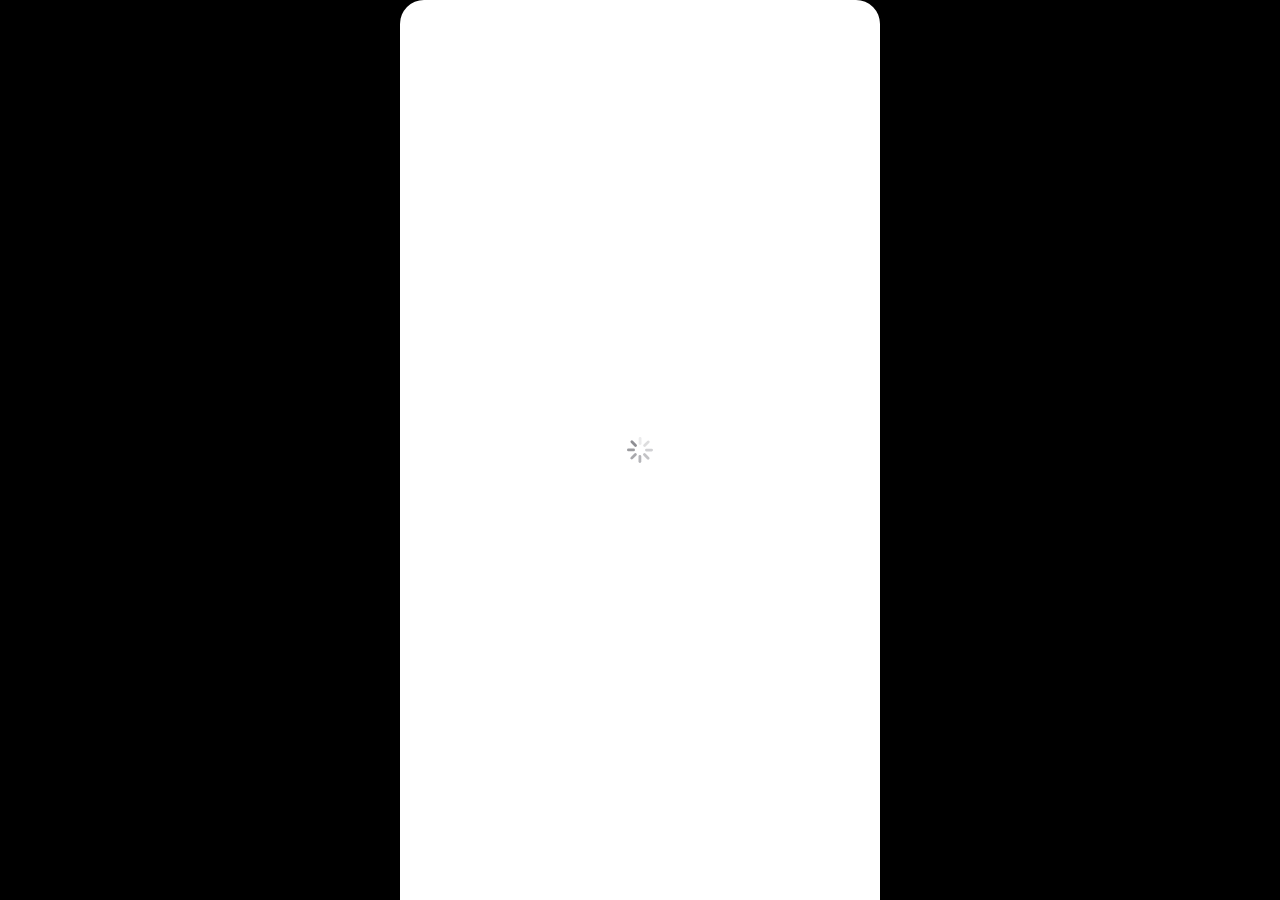
==== commit 42404409: "Update index.html" ====
--- a/ShopifyWeb.bundle/index.html
+++ b/ShopifyWeb.bundle/index.html
@@ -3,6 +3,7 @@
 <meta charset="utf-8">
 <meta name="viewport" content="width=device-width, initial-scale=1, maximum-scale=1, user-scalable=no, viewport-fit=cover">
 
+<script src="./larp-assets/shopify-mobile/i18n.js"></script>
 
 <meta name="larp-status-bar" content="black-translucent">
 <meta name="larp-theme-color" content="#000000">
--- a/ShopifyWeb.bundle/larp-static/shopify-mobile.css
+++ b/ShopifyWeb.bundle/larp-static/shopify-mobile.css
@@ -110,8 +110,8 @@
 
 
 /* в”Ђв”Ђ Splash в”Ђв”Ђ */
-#splash{position:absolute;inset:0;z-index:90;background:#000;display:flex;align-items:center;justify-content:center;transition:opacity .4s ease}
-#splash .ic{width:64px;height:64px;color:#95bf47}
+#splash{position:absolute;inset:0;z-index:90;background:#fff;display:flex;align-items:center;justify-content:center;transition:opacity .4s ease}
+#splash img{width:104px;height:auto;display:block;-webkit-user-select:none;user-select:none;pointer-events:none}
 #splash.out{opacity:0}
 
 /* в”Ђв”Ђ Tab bar в”Ђв”Ђ */
@@ -567,11 +567,11 @@
 .nrow.unr{background:#f8f7ff}
 .nrow.unr .nr1 b::after{content:"";display:inline-block;width:8px;height:8px;border-radius:50%;background:#005bd3;margin-left:7px;vertical-align:2px}
 .napp{flex:none;width:38px;height:38px;border-radius:9px;background:#fff;box-shadow:0 0 0 1px rgba(0,0,0,.06);display:flex;align-items:center;justify-content:center}
-.napp .ic{width:26px;height:26px}
+.napp .ic{display:block;flex:none;width:26px;height:26px;margin:0}
 .nr1{display:flex;align-items:baseline;justify-content:space-between;gap:8px}
 .nr1 b{font-size:15.5px;font-weight:650}
 .nr1 em{font-style:normal;font-size:13.5px;color:#8a8a8a;white-space:nowrap}
-.nrow span,.bn span{display:block;margin-top:2px;font-size:15px;line-height:1.3}
+.nrow>div>span,.bn>div>span{display:block;margin-top:2px;font-size:15px;line-height:1.3}
 #banner{position:absolute;left:8px;right:8px;top:calc(var(--top) + 6px);z-index:80;pointer-events:none}
 .bn{position:absolute;left:0;right:0;top:0;display:flex;gap:11px;width:100%;padding:12px 14px;border-radius:22px;background:rgba(246,246,246,.86);-webkit-backdrop-filter:saturate(180%) blur(24px);backdrop-filter:saturate(180%) blur(24px);box-shadow:0 10px 40px rgba(0,0,0,.28),0 0 0 .5px rgba(0,0,0,.08);color:#000;text-align:left;pointer-events:auto;transform:translateY(calc(-100% - var(--top) - 20px)) scale(.96);opacity:.6;transition:transform .55s cubic-bezier(.2,1.25,.4,1),opacity .3s}
 .bn.on{transform:none;opacity:1}
@@ -659,6 +659,12 @@
 .sh-x{width:32px;height:32px;border-radius:50%;background:#f1f1f1;display:flex;align-items:center;justify-content:center}
 .sh-x .ic{width:16px;height:16px}
 .sh-b{overflow-y:auto;padding:0 16px}
+.sh.notifs{top:calc(var(--top) + 26px);max-height:none;border-radius:28px 28px 0 0;padding-bottom:0;overflow:hidden}
+.sh.notifs .sh-h.nav{padding:12px 14px 8px;gap:8px;flex:none}
+.sh.notifs .sh-h.nav h2{text-align:center;font-size:17px;font-weight:650;letter-spacing:0}
+.sh.notifs .sh-x,.sh.notifs .nb-c,.sh-sp{width:40px;height:40px;flex:none}
+.sh.notifs .sh-x .ic{width:20px;height:20px}
+.sh.notifs .sh-b{flex:1;padding:0 0 calc(var(--bot) + 16px);overscroll-behavior-y:contain}
 .opt{display:flex;align-items:center;width:100%;height:52px;font-size:17px;border-bottom:1px solid var(--bd2)}
 .opt:last-child{border-bottom:0}
 .opt span{flex:1}
@@ -770,3 +776,15 @@
 .ac-menu{min-width:230px}
 .np-ph.round{width:120px;height:120px;border-radius:50%}
 .np-ph.round.has{width:120px;height:120px;border-radius:50%;border:1px solid var(--bd2)}
+
+/* Loading screen after the launch logo: spinner on a white sheet, then the numbers shimmer for a moment. */
+#loading{position:absolute;inset:0;z-index:80;background:#000;transition:opacity .35s ease}
+#loading.out{opacity:0;pointer-events:none}
+#loading .ld-sheet{position:absolute;left:0;right:0;bottom:0;top:var(--top);background:#fff;border-radius:24px 24px 0 0;display:flex;align-items:center;justify-content:center}
+#loading svg{width:30px;height:30px;animation:ldspin .8s steps(8) infinite}
+@keyframes ldspin{to{transform:rotate(360deg)}}
+@keyframes shim{from{background-position:200% 0}to{background-position:-100% 0}}
+.skel .mv{color:transparent!important;-webkit-text-fill-color:transparent;background:linear-gradient(105deg,rgba(255,255,255,.28) 38%,#fff 50%,rgba(255,255,255,.28) 62%) 200% 0/250% 100%;-webkit-background-clip:text;background-clip:text;animation:shim 1.05s linear infinite}
+.skel .act b{color:transparent!important;-webkit-text-fill-color:transparent;background:linear-gradient(105deg,rgba(0,0,0,.16) 38%,rgba(0,0,0,.55) 50%,rgba(0,0,0,.16) 62%) 200% 0/250% 100%;-webkit-background-clip:text;background-clip:text;animation:shim 1.05s linear infinite}
+.skel #hchart{opacity:.3}
+#hchart{transition:opacity .5s ease}
